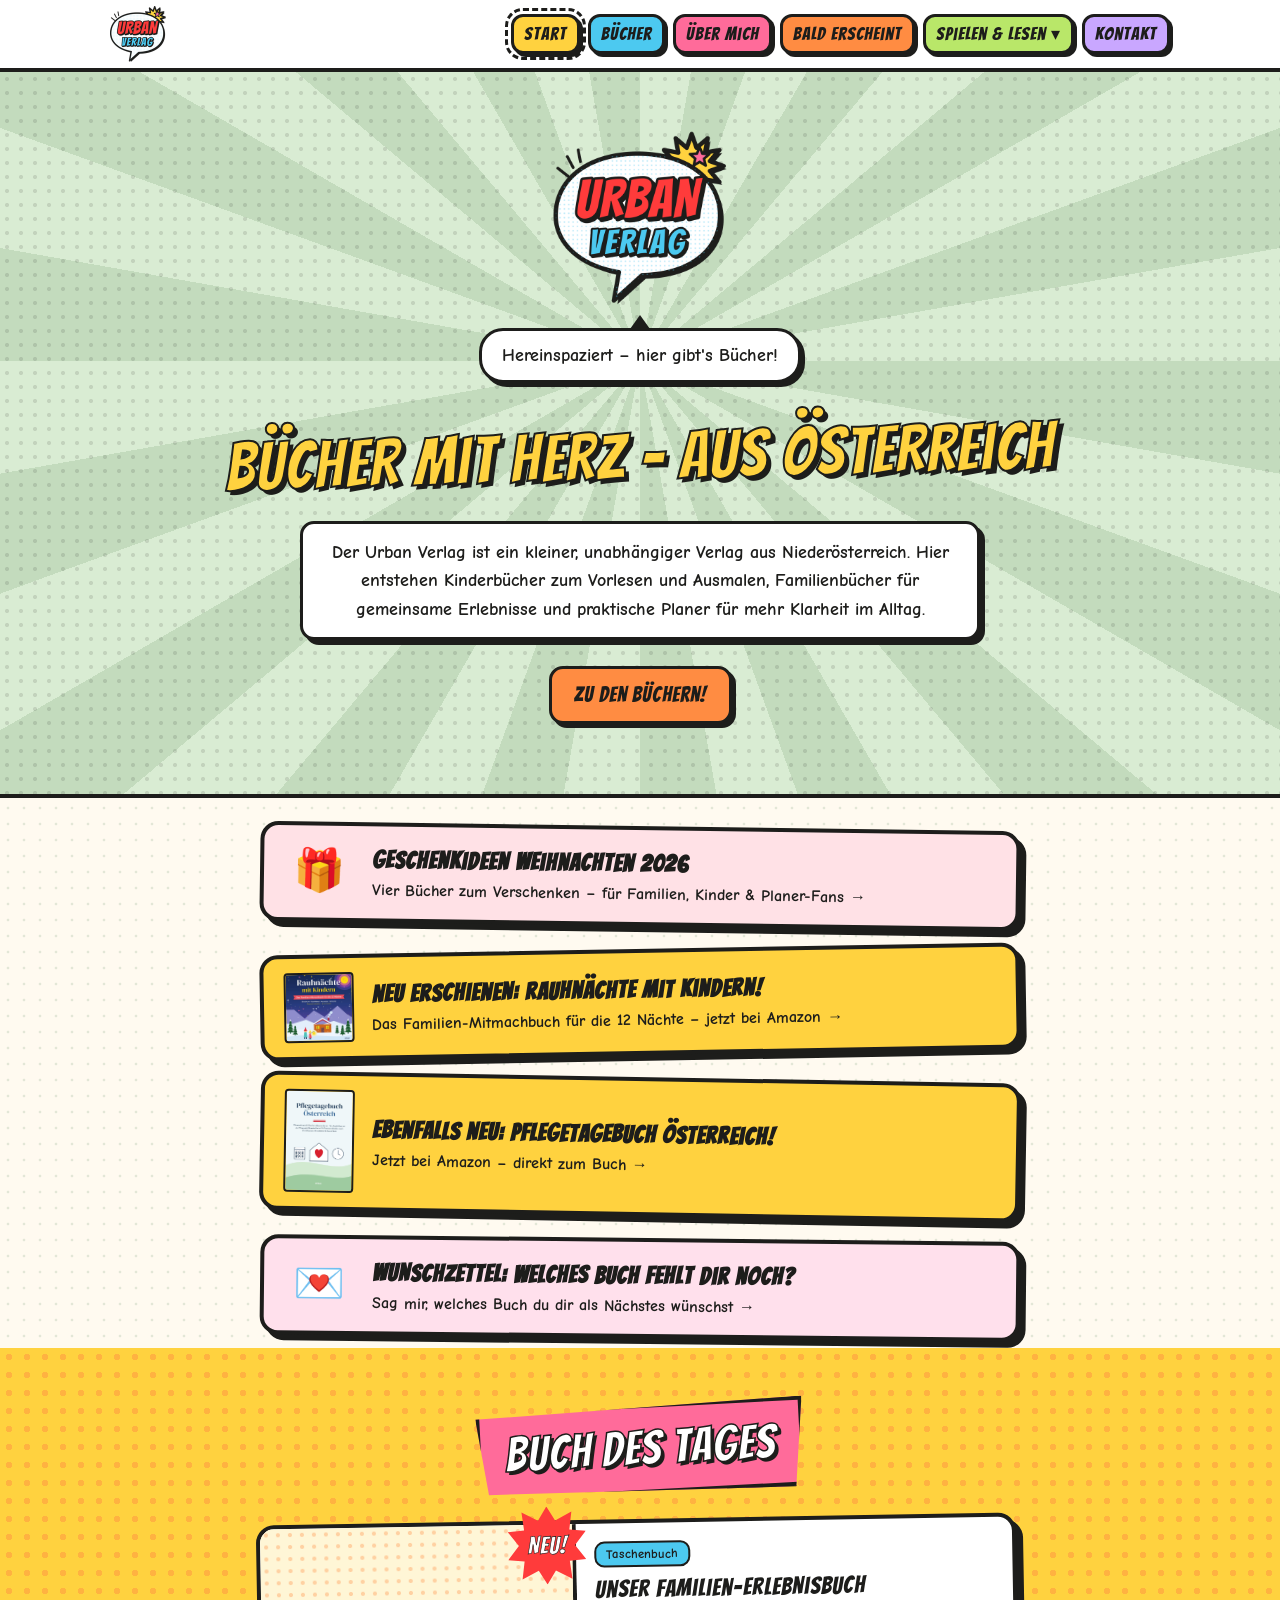
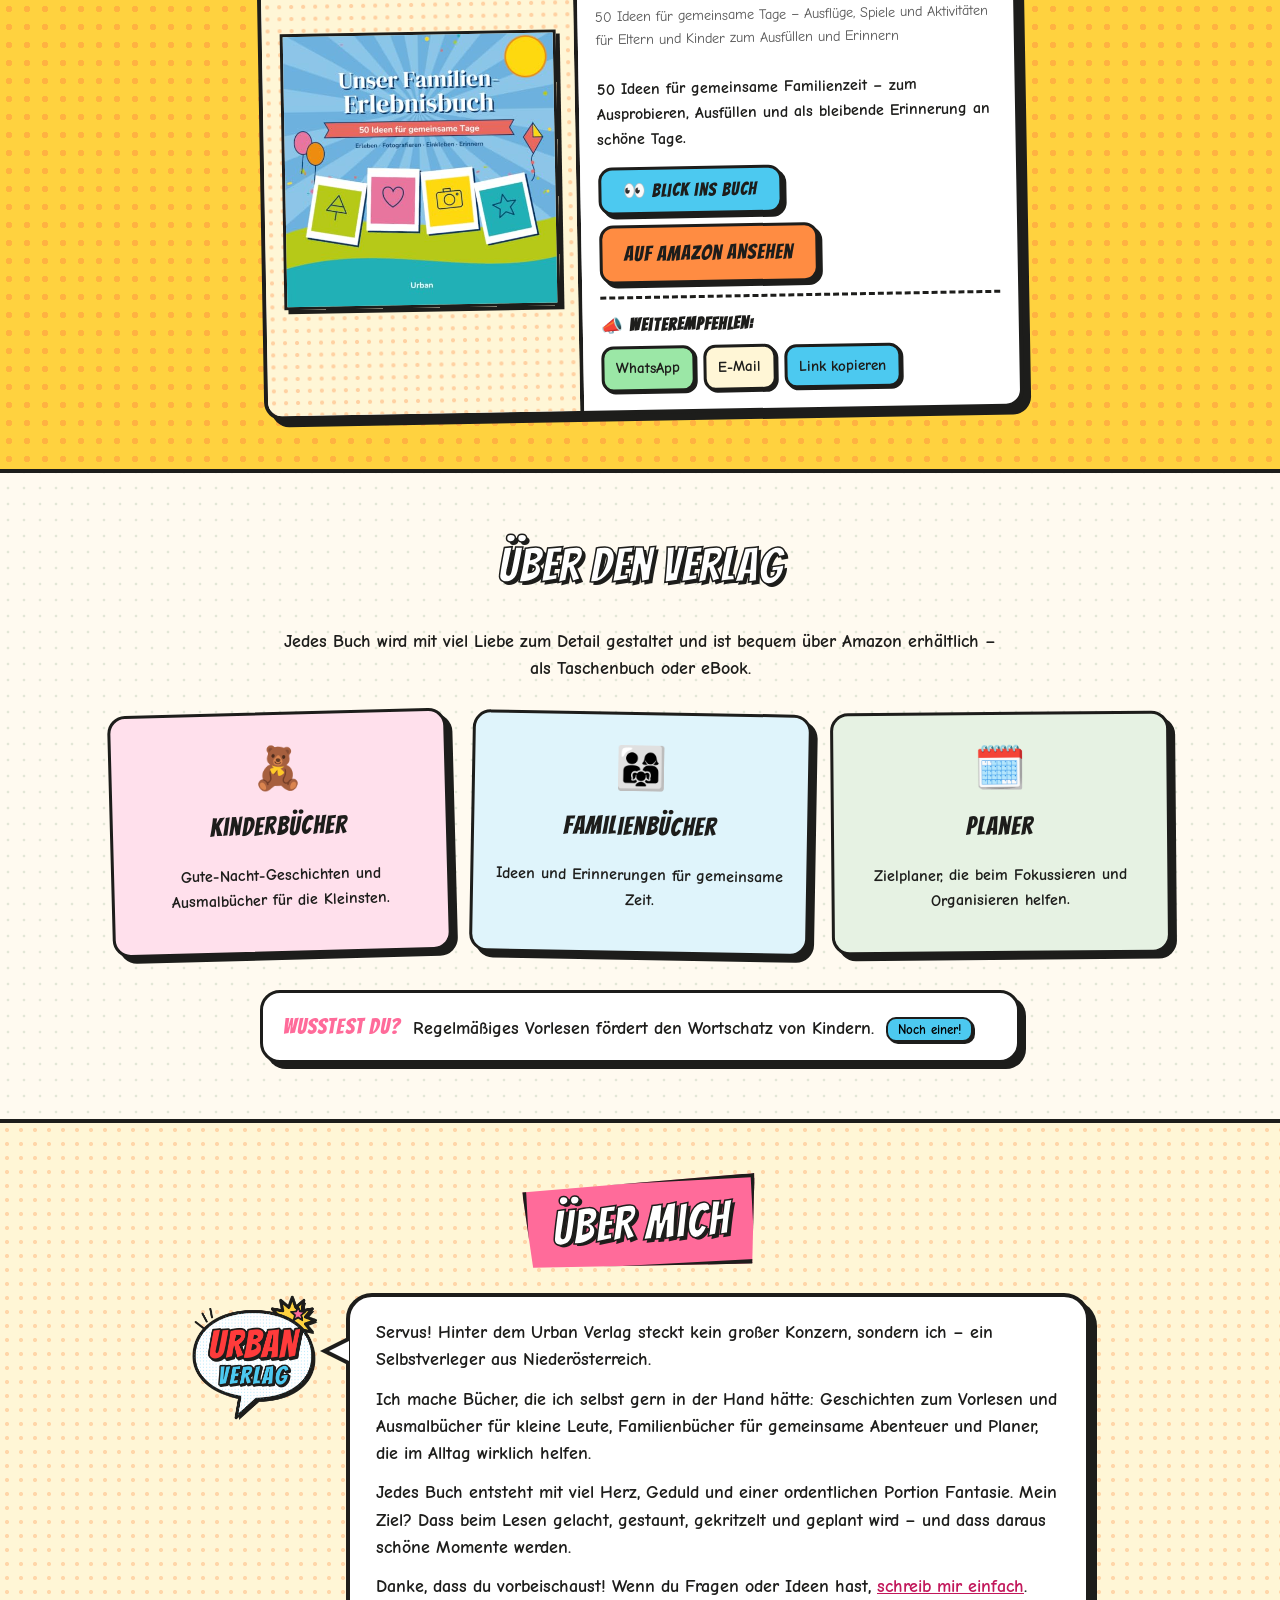
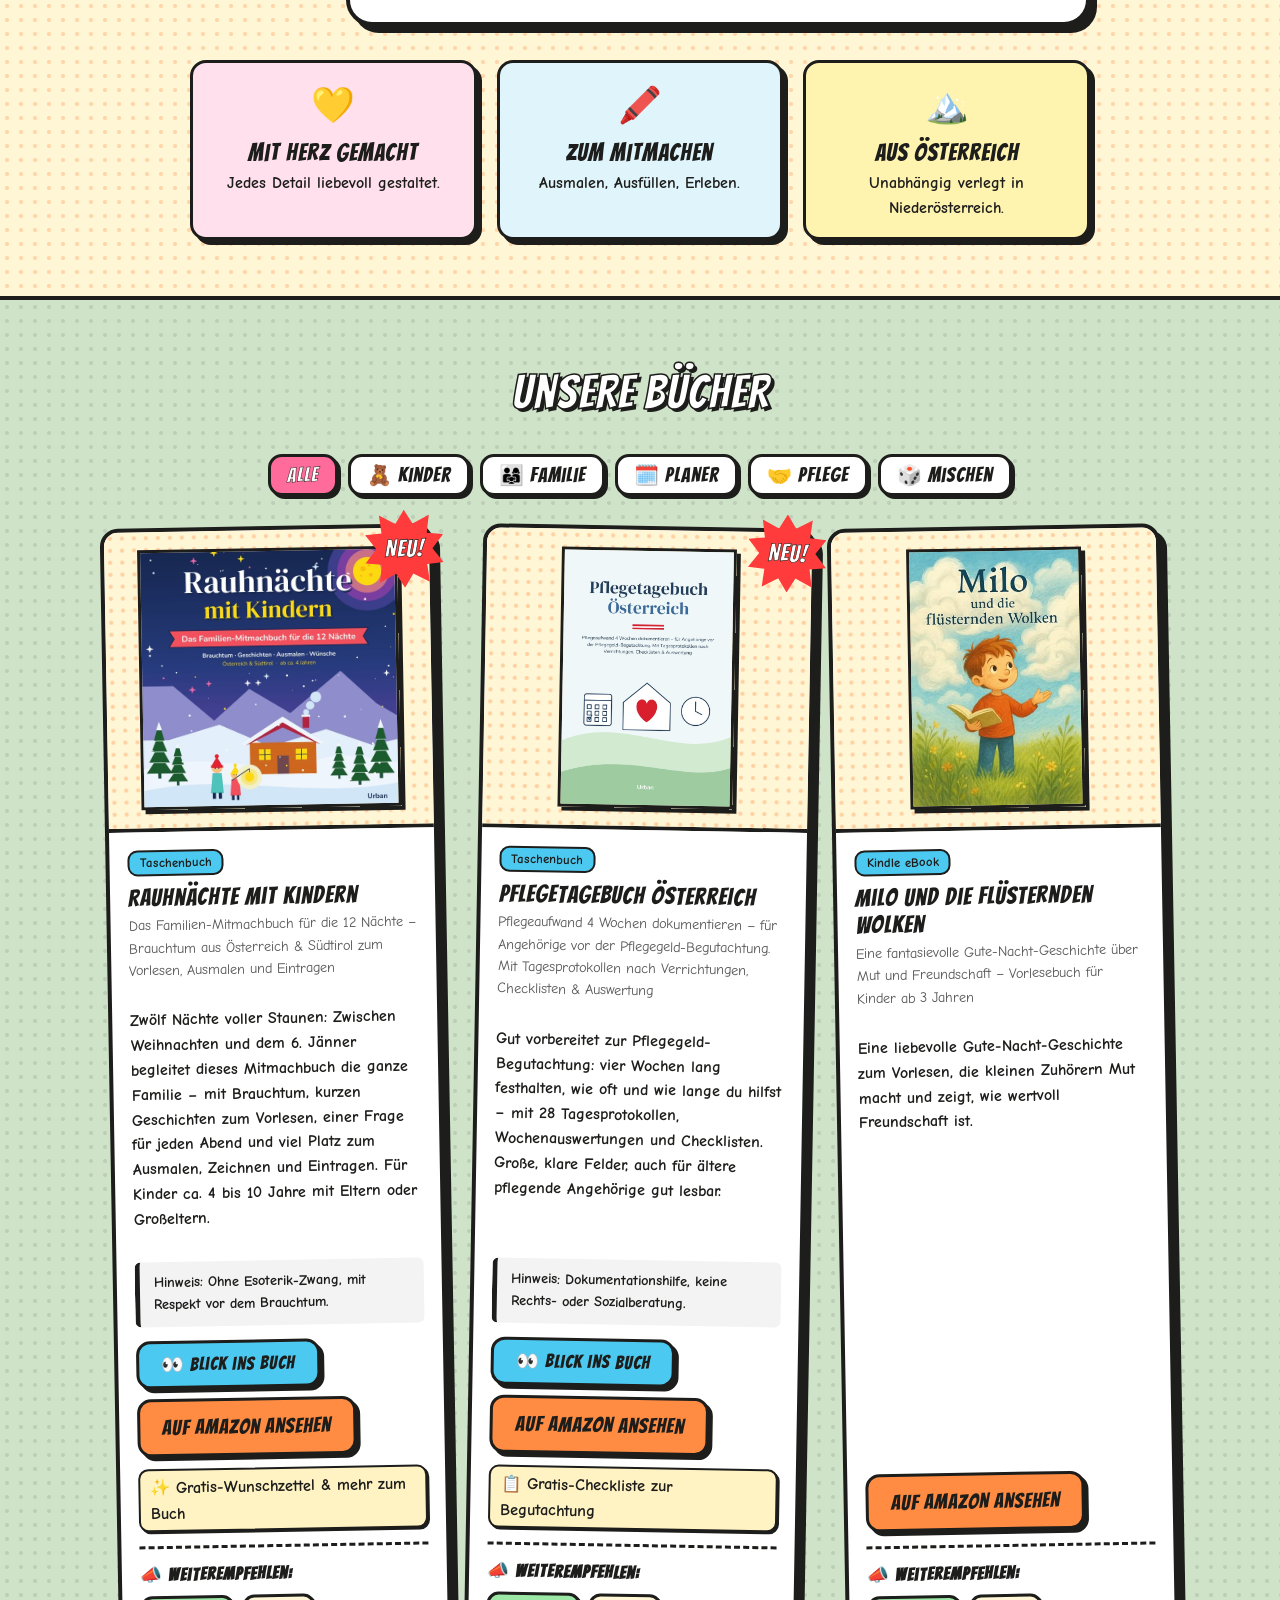
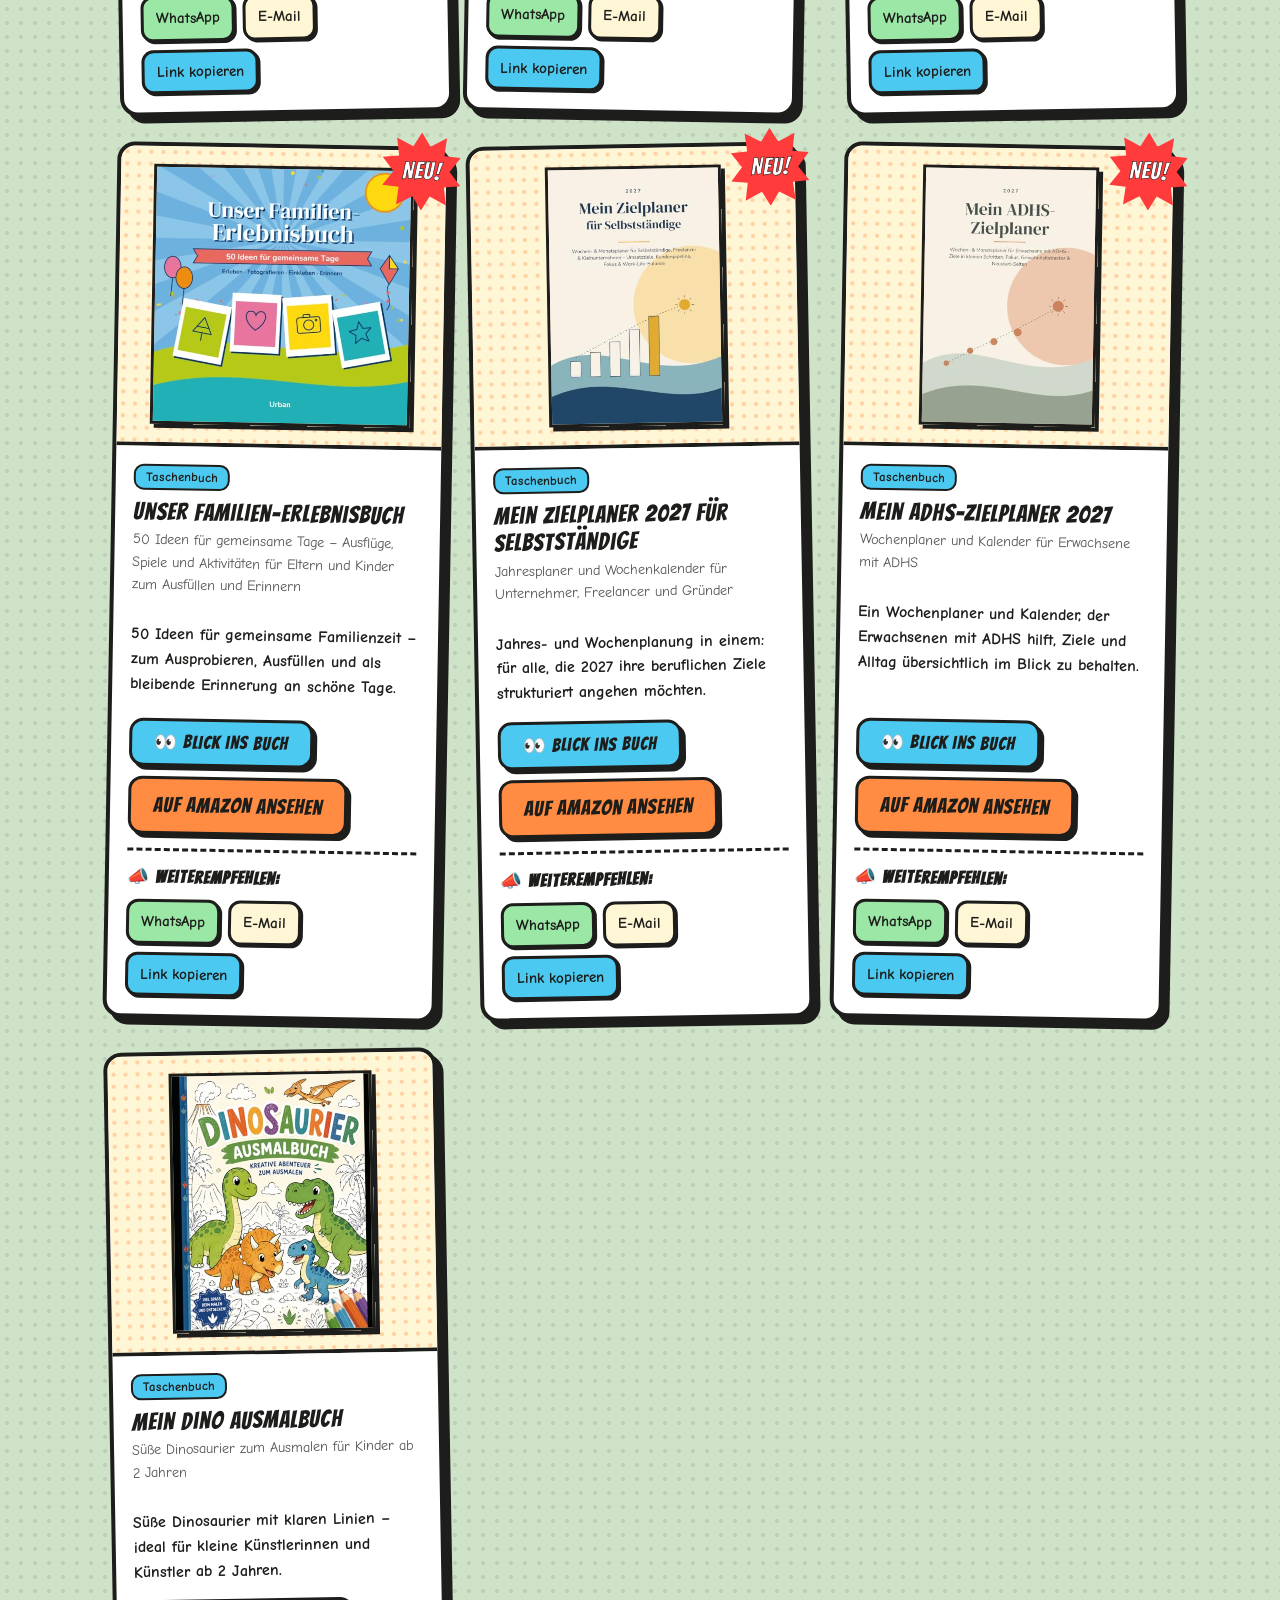
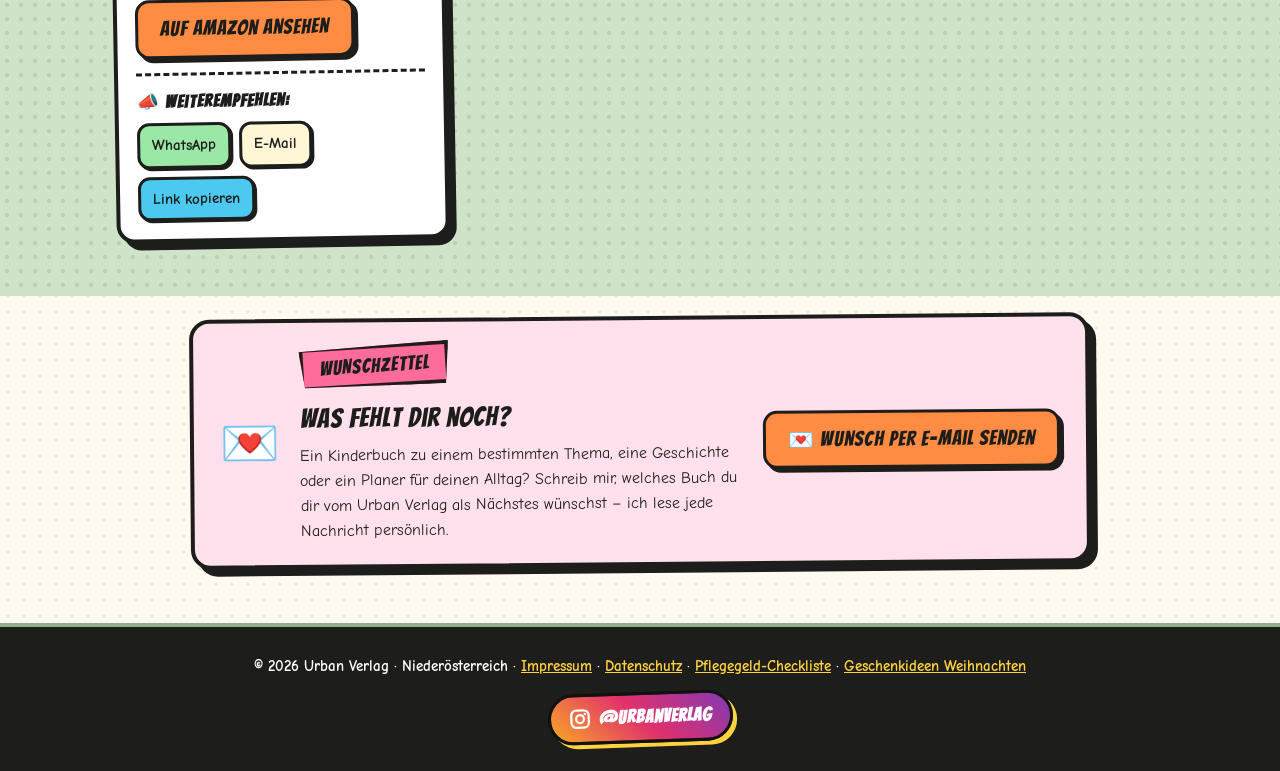
==== index.html @ ba50b29f "Name auch von Startseite und Kontakt entfernt" ====
<!DOCTYPE html><html lang="de-AT"><head><meta charset="utf-8"><meta name="viewport" content="width=device-width,initial-scale=1"><title>Urban Verlag – Kinderbücher, Familienbücher & Zielplaner aus Österreich</title><meta name="description" content="Urban Verlag aus Niederösterreich: Rauhnächte mit Kindern, Pflegetagebuch Österreich, Gute-Nacht-Geschichten, Dino-Ausmalbuch, Familien-Erlebnisbuch und Zielplaner 2027 – mit Links zu Amazon."><link rel="canonical" href="https://njrrrc6nn9-ux.github.io/urban-verlag/"><meta property="og:type" content="website"><meta property="og:site_name" content="Urban Verlag"><meta property="og:locale" content="de_AT"><meta property="og:title" content="Urban Verlag – Kinderbücher, Familienbücher & Zielplaner aus Österreich"><meta property="og:description" content="Urban Verlag aus Niederösterreich: Rauhnächte mit Kindern, Pflegetagebuch Österreich, Gute-Nacht-Geschichten, Dino-Ausmalbuch, Familien-Erlebnisbuch und Zielplaner 2027 – mit Links zu Amazon."><meta property="og:url" content="https://njrrrc6nn9-ux.github.io/urban-verlag/"><meta property="og:image" content="https://njrrrc6nn9-ux.github.io/urban-verlag/logo-uv-512.png"><meta name="twitter:card" content="summary"><meta name="twitter:title" content="Urban Verlag – Kinderbücher, Familienbücher & Zielplaner aus Österreich"><meta name="twitter:description" content="Urban Verlag aus Niederösterreich: Rauhnächte mit Kindern, Pflegetagebuch Österreich, Gute-Nacht-Geschichten, Dino-Ausmalbuch, Familien-Erlebnisbuch und Zielplaner 2027 – mit Links zu Amazon."><meta name="twitter:image" content="https://njrrrc6nn9-ux.github.io/urban-verlag/logo-uv-512.png"><script type="application/ld+json">{"@context": "https://schema.org", "@graph": [{"@type": "Organization", "@id": "https://njrrrc6nn9-ux.github.io/urban-verlag/#org", "name": "Urban Verlag", "url": "https://njrrrc6nn9-ux.github.io/urban-verlag/", "logo": "https://njrrrc6nn9-ux.github.io/urban-verlag/logo-uv-512.png", "sameAs": ["https://www.instagram.com/urbanverlag/"], "address": {"@type": "PostalAddress", "addressRegion": "Niederösterreich", "addressCountry": "AT"}}, {"@type": "Book", "name": "Rauhnächte mit Kindern – Das Familien-Mitmachbuch für die 12 Nächte", "url": "https://www.amazon.de/dp/B0HNS5Y8FM", "image": "https://njrrrc6nn9-ux.github.io/urban-verlag/cover-rauhnaechte.jpg", "author": {"@type": "Person", "name": "Urban"}, "publisher": {"@id": "https://njrrrc6nn9-ux.github.io/urban-verlag/#org"}, "inLanguage": "de", "isbn": "9798163365364", "numberOfPages": 110, "bookFormat": "https://schema.org/Paperback", "sameAs": "https://www.amazon.de/dp/B0HNS5Y8FM"}, {"@type": "Book", "name": "Pflegetagebuch Österreich", "url": "https://www.amazon.de/dp/B0HNFZFKXL", "image": "https://njrrrc6nn9-ux.github.io/urban-verlag/cover-pflegetagebuch.jpg", "author": {"@type": "Person", "name": "Urban"}, "publisher": {"@id": "https://njrrrc6nn9-ux.github.io/urban-verlag/#org"}, "inLanguage": "de", "isbn": "9798163273829", "numberOfPages": 120, "bookFormat": "https://schema.org/Paperback", "sameAs": "https://www.amazon.de/dp/B0HNFZFKXL"}, {"@type": "Book", "name": "Milo und die flüsternden Wolken", "url": "https://www.amazon.de/dp/B0FQ48QYNH", "image": "https://njrrrc6nn9-ux.github.io/urban-verlag/B0FQ48QYNH.jpg", "author": {"@type": "Organization", "name": "Urban Verlag"}, "publisher": {"@id": "https://njrrrc6nn9-ux.github.io/urban-verlag/#org"}, "inLanguage": "de", "bookFormat": "https://schema.org/EBook", "sameAs": "https://www.amazon.de/dp/B0FQ48QYNH"}, {"@type": "Book", "name": "Unser Familien-Erlebnisbuch", "url": "https://www.amazon.de/dp/B0HMNW57FQ", "image": "https://njrrrc6nn9-ux.github.io/urban-verlag/B0HMNW57FQ.jpg", "author": {"@type": "Organization", "name": "Urban Verlag"}, "publisher": {"@id": "https://njrrrc6nn9-ux.github.io/urban-verlag/#org"}, "inLanguage": "de", "bookFormat": "https://schema.org/Paperback", "sameAs": "https://www.amazon.de/dp/B0HMNW57FQ"}, {"@type": "Book", "name": "Mein Zielplaner 2027 für Selbstständige", "url": "https://www.amazon.de/dp/B0HMNTGHZL", "image": "https://njrrrc6nn9-ux.github.io/urban-verlag/B0HMNTGHZL.jpg", "author": {"@type": "Organization", "name": "Urban Verlag"}, "publisher": {"@id": "https://njrrrc6nn9-ux.github.io/urban-verlag/#org"}, "inLanguage": "de", "bookFormat": "https://schema.org/Paperback", "sameAs": "https://www.amazon.de/dp/B0HMNTGHZL"}, {"@type": "Book", "name": "Mein ADHS-Zielplaner 2027", "url": "https://www.amazon.de/dp/B0HMM38P48", "image": "https://njrrrc6nn9-ux.github.io/urban-verlag/B0HMM38P48.jpg", "author": {"@type": "Organization", "name": "Urban Verlag"}, "publisher": {"@id": "https://njrrrc6nn9-ux.github.io/urban-verlag/#org"}, "inLanguage": "de", "bookFormat": "https://schema.org/Paperback", "sameAs": "https://www.amazon.de/dp/B0HMM38P48"}, {"@type": "Book", "name": "Mein Dino Ausmalbuch", "url": "https://www.amazon.de/dp/B0H2GQJDFB", "image": "https://njrrrc6nn9-ux.github.io/urban-verlag/B0H2GQJDFB.jpg", "author": {"@type": "Organization", "name": "Urban Verlag"}, "publisher": {"@id": "https://njrrrc6nn9-ux.github.io/urban-verlag/#org"}, "inLanguage": "de", "bookFormat": "https://schema.org/Paperback", "sameAs": "https://www.amazon.de/dp/B0H2GQJDFB"}]}</script><link rel="icon" type="image/png" sizes="64x64" href="favicon-uv.png"><link rel="icon" type="image/png" sizes="32x32" href="favicon-uv-32.png"><link rel="apple-touch-icon" href="logo-uv-512.png"><link rel="stylesheet" href="style.css?v=13"><style>.card-link{margin:12px 0 0;font-size:1.02rem}.card-link a{color:var(--ink);background:#fff3c4;border:2px solid var(--ink);border-radius:10px;padding:4px 10px;display:inline-block;text-decoration:none;box-shadow:2px 2px 0 var(--ink)}.card-link a:hover{background:var(--sun)}</style></head><body><header><div class="wrap"><nav><a class="logo" href="index.html"><img src="logo-uv.png" alt="Urban Verlag" width="56" height="56" style="height:56px;width:56px;display:block"></a><input type="checkbox" id="menu" class="menu-toggle" aria-label="Menü öffnen"><label for="menu" class="burger"><i></i> Menü</label><ul><li><a href="index.html" class="on" aria-current="page">Start</a></li><li><a href="index.html#buecher">Bücher</a></li><li><a href="index.html#ueber">Über mich</a></li><li><a href="bald.html">Bald erscheint</a></li><li class="dd"><details><summary>Spielen &amp; Lesen</summary><div class="dd-panel"><a href="spiele.html">🎮 Minispiele</a><a href="geschichte.html">🌙 Vorlesegeschichte</a><a href="ideen.html">💡 Ideen</a><a href="ausmalbilder.html">🖍️ Ausmalbilder</a><a href="planer-vorlage.html">🗓️ Gratis-Planerseite</a><a href="rauhnaechte.html">✨ Rauhnächte-Wunschzettel</a><a href="geschenkideen-weihnachten.html">🎁 Geschenkideen</a></div></details></li><li><a href="kontakt.html">Kontakt</a></li></ul></nav></div></header>
<section class="hero"><div class="wrap"><img class="hero-logo" src="logo-uv-512.png" alt="Urban Verlag" width="180" height="180" style="width:180px;height:180px;display:block;margin:0 auto 20px"><div class="bubble" id="greet">Servus und herzlich willkommen!</div><h1>Bücher mit Herz – aus Österreich</h1><p>Der Urban Verlag ist ein kleiner, unabhängiger Verlag aus Niederösterreich. Hier entstehen Kinderbücher zum Vorlesen und Ausmalen, Familienbücher für gemeinsame Erlebnisse und praktische Planer für mehr Klarheit im Alltag.</p><a class="btn" href="#buecher">Zu den Büchern!</a></div></section><section style="padding:28px 0 10px"><div class="wrap"><a class="soon-teaser gx-teaser" href="geschenkideen-weihnachten.html" style="margin-bottom:22px;transform:rotate(.8deg);background:#ffe1e6"><span class="tz-ico" aria-hidden="true">🎁</span><span><b>Geschenkideen Weihnachten 2026</b>Vier Bücher zum Verschenken – für Familien, Kinder &amp; Planer-Fans →</span></a><a class="soon-teaser" href="#rauhnaechte"><img src="cover-rauhnaechte.jpg" alt="" width="70" height="70"><span><b>Neu erschienen: Rauhnächte mit Kindern!</b>Das Familien-Mitmachbuch für die 12 Nächte – jetzt bei Amazon →</span></a><a class="soon-teaser" href="#buecher" style="margin-top:22px;transform:rotate(1deg)"><img src="cover-pflegetagebuch.jpg" alt="" width="70"><span><b>Ebenfalls neu: Pflegetagebuch Österreich!</b>Jetzt bei Amazon – direkt zum Buch →</span></a><a class="soon-teaser wish-teaser" href="#wunschzettel" style="margin-top:22px"><span class="tz-ico" aria-hidden="true">💌</span><span><b>Wunschzettel: Welches Buch fehlt dir noch?</b>Sag mir, welches Buch du dir als Nächstes wünschst →</span></a></div></section>
<section id="spotlight"><div class="wrap"><h2><span class="pow">Buch des Tages</span></h2><div class="spot" id="spot"></div></div></section>
<section id="verlag"><div class="wrap"><h2>Über den Verlag</h2><p class="lead">Jedes Buch wird mit viel Liebe zum Detail gestaltet und ist bequem über Amazon erhältlich – als Taschenbuch oder eBook.</p><div class="cats"><div class="cat c1"><span>🧸</span><h3>Kinderbücher</h3><p>Gute-Nacht-Geschichten und Ausmalbücher für die Kleinsten.</p></div><div class="cat c2"><span>👨‍👩‍👧</span><h3>Familienbücher</h3><p>Ideen und Erinnerungen für gemeinsame Zeit.</p></div><div class="cat c3"><span>🗓️</span><h3>Planer</h3><p>Zielplaner, die beim Fokussieren und Organisieren helfen.</p></div></div>
<div class="fact"><b>Wusstest du?</b> <span id="fact"></span> <button id="nextfact" type="button">Noch einer!</button></div></div></section>
<section id="ueber"><div class="wrap"><h2><span class="pow">Über mich</span></h2><div class="about"><img class="mu" src="logo-uv-512.png" alt="Logo Urban Verlag" width="130" height="130"><div class="say"><p><b>Servus!</b> Hinter dem Urban Verlag steckt kein großer Konzern, sondern ich – ein Selbstverleger aus Niederösterreich.</p><p>Ich mache Bücher, die ich selbst gern in der Hand hätte: Geschichten zum Vorlesen und Ausmalbücher für kleine Leute, Familienbücher für gemeinsame Abenteuer und Planer, die im Alltag wirklich helfen.</p><p>Jedes Buch entsteht mit viel Herz, Geduld und einer ordentlichen Portion Fantasie. Mein Ziel? Dass beim Lesen gelacht, gestaunt, gekritzelt und geplant wird – und dass daraus schöne Momente werden.</p><p>Danke, dass du vorbeischaust! Wenn du Fragen oder Ideen hast, <a href="kontakt.html">schreib mir einfach</a>.</p></div></div><div class="values"><div><span>💛</span><b>Mit Herz gemacht</b>Jedes Detail liebevoll gestaltet.</div><div><span>🖍️</span><b>Zum Mitmachen</b>Ausmalen, Ausfüllen, Erleben.</div><div><span>🏔️</span><b>Aus Österreich</b>Unabhängig verlegt in Niederösterreich.</div></div></div></section><section id="buecher"><div class="wrap"><h2>Unsere Bücher</h2><div class="filters"><button class="on" data-f="all">Alle</button><button data-f="kinder">🧸 Kinder</button><button data-f="familie">👨‍👩‍👧 Familie</button><button data-f="planer">🗓️ Planer</button><button data-f="pflege">🤝 Pflege</button><button data-f="shuffle">🎲 Mischen</button></div><div class="grid" id="grid"><article class="book" id="rauhnaechte" style="scroll-margin-top:90px" data-cat="familie kinder" data-asin="B0HNS5Y8FM"><div class="cover"><span class="burst">NEU!</span><img src="cover-rauhnaechte.jpg" alt="Cover: Rauhnächte mit Kindern – Das Familien-Mitmachbuch für die 12 Nächte"></div><div class="info"><span class="tag">Taschenbuch</span><h3>Rauhnächte mit Kindern</h3><p class="sub">Das Familien-Mitmachbuch für die 12 Nächte – Brauchtum aus Österreich &amp; Südtirol zum Vorlesen, Ausmalen und Eintragen</p><p class="desc">Zwölf Nächte voller Staunen: Zwischen Weihnachten und dem 6. Jänner begleitet dieses Mitmachbuch die ganze Familie – mit Brauchtum, kurzen Geschichten zum Vorlesen, einer Frage für jeden Abend und viel Platz zum Ausmalen, Zeichnen und Eintragen. Für Kinder ca. 4 bis 10 Jahre mit Eltern oder Großeltern.</p><p class="hinweis"><b>Hinweis:</b> Ohne Esoterik-Zwang, mit Respekt vor dem Brauchtum.</p><div class="btns"><button type="button" class="btn btn-blick" data-blick="B0HNS5Y8FM" data-n="3">👀 Blick ins Buch</button><a class="btn" href="https://www.amazon.de/dp/B0HNS5Y8FM" target="_blank" rel="noopener">Auf Amazon ansehen</a></div><p class="card-link"><a href="rauhnaechte.html">✨ Gratis-Wunschzettel &amp; mehr zum Buch</a></p><div class="share"><span class="share-l">📣 Weiterempfehlen:</span><a class="sh sh-wa" href="https://wa.me/?text=Schau%20mal%2C%20das%20Buch%20%E2%80%9ERauhn%C3%A4chte%20mit%20Kindern%E2%80%9C%20vom%20Urban%20Verlag%3A%20https%3A%2F%2Fwww.amazon.de%2Fdp%2FB0HNS5Y8FM" target="_blank" rel="noopener noreferrer" aria-label="„Rauhnächte mit Kindern“ per WhatsApp teilen (öffnet in neuem Tab)">WhatsApp</a><a class="sh" href="mailto:?subject=Buchtipp%3A%20Rauhn%C3%A4chte%20mit%20Kindern&amp;body=Schau%20mal%2C%20das%20Buch%20%E2%80%9ERauhn%C3%A4chte%20mit%20Kindern%E2%80%9C%20vom%20Urban%20Verlag%3A%20https%3A%2F%2Fwww.amazon.de%2Fdp%2FB0HNS5Y8FM" aria-label="„Rauhnächte mit Kindern“ per E-Mail teilen">E-Mail</a><button type="button" class="sh sh-copy" data-copy="Schau mal, das Buch „Rauhnächte mit Kindern“ vom Urban Verlag: https://www.amazon.de/dp/B0HNS5Y8FM" aria-label="Empfehlung für „Rauhnächte mit Kindern“ kopieren">Link kopieren</button></div></div></article><article class="book" data-cat="pflege" data-asin="B0HNFZFKXL"><div class="cover"><span class="burst">NEU!</span><img src="cover-pflegetagebuch.jpg" alt="Cover: Pflegetagebuch Österreich"></div><div class="info"><span class="tag">Taschenbuch</span><h3>Pflegetagebuch Österreich</h3><p class="sub">Pflegeaufwand 4 Wochen dokumentieren – für Angehörige vor der Pflegegeld-Begutachtung. Mit Tagesprotokollen nach Verrichtungen, Checklisten &amp; Auswertung</p><p class="desc">Gut vorbereitet zur Pflegegeld-Begutachtung: vier Wochen lang festhalten, wie oft und wie lange du hilfst – mit 28 Tagesprotokollen, Wochenauswertungen und Checklisten. Große, klare Felder, auch für ältere pflegende Angehörige gut lesbar.</p><p class="hinweis"><b>Hinweis:</b> Dokumentationshilfe, keine Rechts- oder Sozialberatung.</p><div class="btns"><button type="button" class="btn btn-blick" data-blick="B0HNFZFKXL" data-n="3">👀 Blick ins Buch</button><a class="btn" href="https://www.amazon.de/dp/B0HNFZFKXL" target="_blank" rel="noopener">Auf Amazon ansehen</a></div><p class="card-link"><a href="pflegegeld-checkliste.html">📋 Gratis-Checkliste zur Begutachtung</a></p><div class="share"><span class="share-l">📣 Weiterempfehlen:</span><a class="sh sh-wa" href="https://wa.me/?text=Schau%20mal%2C%20das%20Buch%20%E2%80%9EPflegetagebuch%20%C3%96sterreich%E2%80%9C%20vom%20Urban%20Verlag%3A%20https%3A%2F%2Fwww.amazon.de%2Fdp%2FB0HNFZFKXL" target="_blank" rel="noopener noreferrer" aria-label="„Pflegetagebuch Österreich“ per WhatsApp teilen (öffnet in neuem Tab)">WhatsApp</a><a class="sh" href="mailto:?subject=Buchtipp%3A%20Pflegetagebuch%20%C3%96sterreich&amp;body=Schau%20mal%2C%20das%20Buch%20%E2%80%9EPflegetagebuch%20%C3%96sterreich%E2%80%9C%20vom%20Urban%20Verlag%3A%20https%3A%2F%2Fwww.amazon.de%2Fdp%2FB0HNFZFKXL" aria-label="„Pflegetagebuch Österreich“ per E-Mail teilen">E-Mail</a><button type="button" class="sh sh-copy" data-copy="Schau mal, das Buch „Pflegetagebuch Österreich“ vom Urban Verlag: https://www.amazon.de/dp/B0HNFZFKXL" aria-label="Empfehlung für „Pflegetagebuch Österreich“ kopieren">Link kopieren</button></div></div></article><article class="book" data-cat="kinder" data-asin="B0FQ48QYNH"><div class="cover"><img src="B0FQ48QYNH.jpg" alt="Cover: Milo und die flüsternden Wolken"></div><div class="info"><span class="tag">Kindle eBook</span><h3>Milo und die flüsternden Wolken</h3><p class="sub">Eine fantasievolle Gute-Nacht-Geschichte über Mut und Freundschaft – Vorlesebuch für Kinder ab 3 Jahren</p><p class="desc">Eine liebevolle Gute-Nacht-Geschichte zum Vorlesen, die kleinen Zuhörern Mut macht und zeigt, wie wertvoll Freundschaft ist.</p><a class="btn" href="https://www.amazon.de/dp/B0FQ48QYNH" target="_blank" rel="noopener">Auf Amazon ansehen</a><div class="share"><span class="share-l">📣 Weiterempfehlen:</span><a class="sh sh-wa" href="https://wa.me/?text=Schau%20mal%2C%20das%20Buch%20%E2%80%9EMilo%20und%20die%20fl%C3%BCsternden%20Wolken%E2%80%9C%20vom%20Urban%20Verlag%3A%20https%3A%2F%2Fwww.amazon.de%2Fdp%2FB0FQ48QYNH" target="_blank" rel="noopener noreferrer" aria-label="„Milo und die flüsternden Wolken“ per WhatsApp teilen (öffnet in neuem Tab)">WhatsApp</a><a class="sh" href="mailto:?subject=Buchtipp%3A%20Milo%20und%20die%20fl%C3%BCsternden%20Wolken&amp;body=Schau%20mal%2C%20das%20Buch%20%E2%80%9EMilo%20und%20die%20fl%C3%BCsternden%20Wolken%E2%80%9C%20vom%20Urban%20Verlag%3A%20https%3A%2F%2Fwww.amazon.de%2Fdp%2FB0FQ48QYNH" aria-label="„Milo und die flüsternden Wolken“ per E-Mail teilen">E-Mail</a><button type="button" class="sh sh-copy" data-copy="Schau mal, das Buch „Milo und die flüsternden Wolken“ vom Urban Verlag: https://www.amazon.de/dp/B0FQ48QYNH" aria-label="Empfehlung für „Milo und die flüsternden Wolken“ kopieren">Link kopieren</button></div></div></article><article class="book" data-cat="familie" data-asin="B0HMNW57FQ"><div class="cover"><span class="burst">NEU!</span><img src="B0HMNW57FQ.jpg" alt="Cover: Unser Familien-Erlebnisbuch"></div><div class="info"><span class="tag">Taschenbuch</span><h3>Unser Familien-Erlebnisbuch</h3><p class="sub">50 Ideen für gemeinsame Tage – Ausflüge, Spiele und Aktivitäten für Eltern und Kinder zum Ausfüllen und Erinnern</p><p class="desc">50 Ideen für gemeinsame Familienzeit – zum Ausprobieren, Ausfüllen und als bleibende Erinnerung an schöne Tage.</p><div class="btns"><button type="button" class="btn btn-blick" data-blick="B0HMNW57FQ" data-n="3">👀 Blick ins Buch</button><a class="btn" href="https://www.amazon.de/dp/B0HMNW57FQ" target="_blank" rel="noopener">Auf Amazon ansehen</a></div><div class="share"><span class="share-l">📣 Weiterempfehlen:</span><a class="sh sh-wa" href="https://wa.me/?text=Schau%20mal%2C%20das%20Buch%20%E2%80%9EUnser%20Familien-Erlebnisbuch%E2%80%9C%20vom%20Urban%20Verlag%3A%20https%3A%2F%2Fwww.amazon.de%2Fdp%2FB0HMNW57FQ" target="_blank" rel="noopener noreferrer" aria-label="„Unser Familien-Erlebnisbuch“ per WhatsApp teilen (öffnet in neuem Tab)">WhatsApp</a><a class="sh" href="mailto:?subject=Buchtipp%3A%20Unser%20Familien-Erlebnisbuch&amp;body=Schau%20mal%2C%20das%20Buch%20%E2%80%9EUnser%20Familien-Erlebnisbuch%E2%80%9C%20vom%20Urban%20Verlag%3A%20https%3A%2F%2Fwww.amazon.de%2Fdp%2FB0HMNW57FQ" aria-label="„Unser Familien-Erlebnisbuch“ per E-Mail teilen">E-Mail</a><button type="button" class="sh sh-copy" data-copy="Schau mal, das Buch „Unser Familien-Erlebnisbuch“ vom Urban Verlag: https://www.amazon.de/dp/B0HMNW57FQ" aria-label="Empfehlung für „Unser Familien-Erlebnisbuch“ kopieren">Link kopieren</button></div></div></article><article class="book" data-cat="planer" data-asin="B0HMNTGHZL"><div class="cover"><span class="burst">NEU!</span><img src="B0HMNTGHZL.jpg" alt="Cover: Mein Zielplaner 2027 für Selbstständige"></div><div class="info"><span class="tag">Taschenbuch</span><h3>Mein Zielplaner 2027 für Selbstständige</h3><p class="sub">Jahresplaner und Wochenkalender für Unternehmer, Freelancer und Gründer</p><p class="desc">Jahres- und Wochenplanung in einem: für alle, die 2027 ihre beruflichen Ziele strukturiert angehen möchten.</p><div class="btns"><button type="button" class="btn btn-blick" data-blick="B0HMNTGHZL" data-n="3">👀 Blick ins Buch</button><a class="btn" href="https://www.amazon.de/dp/B0HMNTGHZL" target="_blank" rel="noopener">Auf Amazon ansehen</a></div><div class="share"><span class="share-l">📣 Weiterempfehlen:</span><a class="sh sh-wa" href="https://wa.me/?text=Schau%20mal%2C%20das%20Buch%20%E2%80%9EMein%20Zielplaner%202027%20f%C3%BCr%20Selbstst%C3%A4ndige%E2%80%9C%20vom%20Urban%20Verlag%3A%20https%3A%2F%2Fwww.amazon.de%2Fdp%2FB0HMNTGHZL" target="_blank" rel="noopener noreferrer" aria-label="„Mein Zielplaner 2027 für Selbstständige“ per WhatsApp teilen (öffnet in neuem Tab)">WhatsApp</a><a class="sh" href="mailto:?subject=Buchtipp%3A%20Mein%20Zielplaner%202027%20f%C3%BCr%20Selbstst%C3%A4ndige&amp;body=Schau%20mal%2C%20das%20Buch%20%E2%80%9EMein%20Zielplaner%202027%20f%C3%BCr%20Selbstst%C3%A4ndige%E2%80%9C%20vom%20Urban%20Verlag%3A%20https%3A%2F%2Fwww.amazon.de%2Fdp%2FB0HMNTGHZL" aria-label="„Mein Zielplaner 2027 für Selbstständige“ per E-Mail teilen">E-Mail</a><button type="button" class="sh sh-copy" data-copy="Schau mal, das Buch „Mein Zielplaner 2027 für Selbstständige“ vom Urban Verlag: https://www.amazon.de/dp/B0HMNTGHZL" aria-label="Empfehlung für „Mein Zielplaner 2027 für Selbstständige“ kopieren">Link kopieren</button></div></div></article><article class="book" data-cat="planer" data-asin="B0HMM38P48"><div class="cover"><span class="burst">NEU!</span><img src="B0HMM38P48.jpg" alt="Cover: Mein ADHS-Zielplaner 2027"></div><div class="info"><span class="tag">Taschenbuch</span><h3>Mein ADHS-Zielplaner 2027</h3><p class="sub">Wochenplaner und Kalender für Erwachsene mit ADHS</p><p class="desc">Ein Wochenplaner und Kalender, der Erwachsenen mit ADHS hilft, Ziele und Alltag übersichtlich im Blick zu behalten.</p><div class="btns"><button type="button" class="btn btn-blick" data-blick="B0HMM38P48" data-n="3">👀 Blick ins Buch</button><a class="btn" href="https://www.amazon.de/dp/B0HMM38P48" target="_blank" rel="noopener">Auf Amazon ansehen</a></div><div class="share"><span class="share-l">📣 Weiterempfehlen:</span><a class="sh sh-wa" href="https://wa.me/?text=Schau%20mal%2C%20das%20Buch%20%E2%80%9EMein%20ADHS-Zielplaner%202027%E2%80%9C%20vom%20Urban%20Verlag%3A%20https%3A%2F%2Fwww.amazon.de%2Fdp%2FB0HMM38P48" target="_blank" rel="noopener noreferrer" aria-label="„Mein ADHS-Zielplaner 2027“ per WhatsApp teilen (öffnet in neuem Tab)">WhatsApp</a><a class="sh" href="mailto:?subject=Buchtipp%3A%20Mein%20ADHS-Zielplaner%202027&amp;body=Schau%20mal%2C%20das%20Buch%20%E2%80%9EMein%20ADHS-Zielplaner%202027%E2%80%9C%20vom%20Urban%20Verlag%3A%20https%3A%2F%2Fwww.amazon.de%2Fdp%2FB0HMM38P48" aria-label="„Mein ADHS-Zielplaner 2027“ per E-Mail teilen">E-Mail</a><button type="button" class="sh sh-copy" data-copy="Schau mal, das Buch „Mein ADHS-Zielplaner 2027“ vom Urban Verlag: https://www.amazon.de/dp/B0HMM38P48" aria-label="Empfehlung für „Mein ADHS-Zielplaner 2027“ kopieren">Link kopieren</button></div></div></article><article class="book" data-cat="kinder" data-asin="B0H2GQJDFB"><div class="cover"><img src="B0H2GQJDFB.jpg" alt="Cover: Mein Dino Ausmalbuch"></div><div class="info"><span class="tag">Taschenbuch</span><h3>Mein Dino Ausmalbuch</h3><p class="sub">Süße Dinosaurier zum Ausmalen für Kinder ab 2 Jahren</p><p class="desc">Süße Dinosaurier mit klaren Linien – ideal für kleine Künstlerinnen und Künstler ab 2 Jahren.</p><a class="btn" href="https://www.amazon.de/dp/B0H2GQJDFB" target="_blank" rel="noopener">Auf Amazon ansehen</a><div class="share"><span class="share-l">📣 Weiterempfehlen:</span><a class="sh sh-wa" href="https://wa.me/?text=Schau%20mal%2C%20das%20Buch%20%E2%80%9EMein%20Dino%20Ausmalbuch%E2%80%9C%20vom%20Urban%20Verlag%3A%20https%3A%2F%2Fwww.amazon.de%2Fdp%2FB0H2GQJDFB" target="_blank" rel="noopener noreferrer" aria-label="„Mein Dino Ausmalbuch“ per WhatsApp teilen (öffnet in neuem Tab)">WhatsApp</a><a class="sh" href="mailto:?subject=Buchtipp%3A%20Mein%20Dino%20Ausmalbuch&amp;body=Schau%20mal%2C%20das%20Buch%20%E2%80%9EMein%20Dino%20Ausmalbuch%E2%80%9C%20vom%20Urban%20Verlag%3A%20https%3A%2F%2Fwww.amazon.de%2Fdp%2FB0H2GQJDFB" aria-label="„Mein Dino Ausmalbuch“ per E-Mail teilen">E-Mail</a><button type="button" class="sh sh-copy" data-copy="Schau mal, das Buch „Mein Dino Ausmalbuch“ vom Urban Verlag: https://www.amazon.de/dp/B0H2GQJDFB" aria-label="Empfehlung für „Mein Dino Ausmalbuch“ kopieren">Link kopieren</button></div></div></article></div></div></section><section class="wish-sec" id="wunschzettel"><div class="wrap"><div class="wish"><span class="wish-ico" aria-hidden="true">💌</span><div><span class="pow">Wunschzettel</span><h3>Was fehlt dir noch?</h3><p>Ein Kinderbuch zu einem bestimmten Thema, eine Geschichte oder ein Planer für deinen Alltag? Schreib mir, welches Buch du dir vom Urban Verlag als Nächstes wünschst – ich lese jede Nachricht persönlich.</p></div><a class="btn" href="mailto:urbanverlag@gmx.at?subject=Wunschzettel%20Urban%20Verlag&amp;body=Hallo%20Urban%20Verlag%2C%0A%0Aich%20w%C3%BCnsche%20mir%20als%20n%C3%A4chstes%20Buch%3A%0A%0AThema%20%2F%20Titel%3A%0A%0AF%C3%BCr%20wen%20%28z.%20B.%20Alter%2C%20Zielgruppe%29%3A%0A%0AWarum%20ich%20das%20gut%20f%C3%A4nde%3A%0A%0ALiebe%20Gr%C3%BC%C3%9Fe%0A">💌 Wunsch per E-Mail senden</a></div></div></section><footer><div class="wrap">© 2026 Urban Verlag · Niederösterreich · <a href="impressum.html">Impressum</a> · <a href="datenschutz.html">Datenschutz</a> · <a href="pflegegeld-checkliste.html">Pflegegeld-Checkliste</a> · <a href="geschenkideen-weihnachten.html">Geschenkideen Weihnachten</a><p class="ig-foot"><a class="btn-ig" href="https://www.instagram.com/urbanverlag/" target="_blank" rel="noopener noreferrer" aria-label="Urban Verlag auf Instagram (öffnet in neuem Tab)"><svg class="ig-ico" viewBox="0 0 24 24" width="22" height="22" aria-hidden="true" focusable="false"><rect x="2.5" y="2.5" width="19" height="19" rx="5.5" fill="none" stroke="currentColor" stroke-width="2.4"/><circle cx="12" cy="12" r="4.3" fill="none" stroke="currentColor" stroke-width="2.4"/><circle cx="17.4" cy="6.6" r="1.4" fill="currentColor"/></svg><span>@UrbanVerlag</span></a></p></div></footer>
<script>
(function(){
var g=["Servus und herzlich willkommen!","Schön, dass du da bist!","Hallo, Bücherfreund!","Grüß dich! Schau dich ruhig um.","Hereinspaziert – hier gibt's Bücher!","Na, was liest du als Nächstes?"];
var f=["Regelmäßiges Vorlesen fördert den Wortschatz von Kindern.","Ausmalen trainiert die Feinmotorik – und macht einfach Spaß.","Ziele, die man aufschreibt, behält man leichter im Blick.","Eine feste Vorlese-Routine kann Kindern beim Einschlafen helfen.","Gemeinsame Erlebnisse werden zu Familienerinnerungen – besonders, wenn man sie festhält.","Ein Wochenplan hilft, große Aufgaben in kleine Schritte zu teilen.","Dinosaurier lebten schon lange vor den Menschen auf der Erde.","Das Buch ist eines der ältesten Medien der Welt – und immer noch beliebt."];
document.getElementById('greet').textContent=g[Math.floor(Math.random()*g.length)];
var fi=Math.floor(Math.random()*f.length),fe=document.getElementById('fact');fe.textContent=f[fi];
document.getElementById('nextfact').onclick=function(){fi=(fi+1)%f.length;fe.textContent=f[fi];};
var grid=document.getElementById('grid'),books=[].slice.call(grid.children);
var d=new Date(),day=Math.floor(Date.UTC(d.getFullYear(),d.getMonth(),d.getDate())/864e5);
var b=books[day%books.length].cloneNode(true);b.className='book spotbook';document.getElementById('spot').appendChild(b);
var bs=document.querySelectorAll('.filters button');
bs.forEach(function(x){x.onclick=function(){var v=x.dataset.f;
if(v==='shuffle'){var k=[].slice.call(grid.children);for(var i=k.length-1;i>0;i--){var j=Math.floor(Math.random()*(i+1));grid.appendChild(k[j]);k.splice(j,1);}grid.classList.remove('pop');void grid.offsetWidth;grid.classList.add('pop');return;}
bs.forEach(function(y){y.classList.remove('on')});x.classList.add('on');
books.forEach(function(e){e.style.display=(v==='all'||(' '+e.dataset.cat+' ').indexOf(' '+v+' ')>-1)?'':'none'});}});
})();
</script><script>document.querySelectorAll("nav ul a").forEach(function(a){a.addEventListener("click",function(){var m=document.getElementById("menu");if(m)m.checked=false;});});document.addEventListener("click",function(e){document.querySelectorAll("nav details[open]").forEach(function(d){if(!d.contains(e.target))d.removeAttribute("open");});});document.addEventListener("keydown",function(e){if(e.key==="Escape")document.querySelectorAll("nav details[open]").forEach(function(d){d.removeAttribute("open");});});</script><div id="lb" class="lb" hidden role="dialog" aria-modal="true" aria-label="Blick ins Buch"><div class="lb-box"><button type="button" class="lb-x" aria-label="Schließen">✕</button><h3 id="lbt"></h3><div class="lb-stage"><button type="button" class="lb-nav lb-prev" aria-label="Vorherige Seite">‹</button><img id="lbi" alt=""><button type="button" class="lb-nav lb-next" aria-label="Nächste Seite">›</button></div><p class="lb-c" id="lbc"></p><p class="lb-hint">Originalseiten aus dem Buch (Innenteil, Auszug)</p></div></div>
<script>
(function(){
var lb=document.getElementById('lb'),im=document.getElementById('lbi'),t=document.getElementById('lbt'),c=document.getElementById('lbc'),a,n,i,last;
function show(){im.src='blick-'+a+'-'+(i+1)+'.jpg';im.alt=t.textContent+' – Beispielseite '+(i+1);c.textContent='Seite '+(i+1)+' von '+n;}
function go(d){i=(i+d+n)%n;show();}
function close(){lb.hidden=true;document.body.style.overflow='';if(last)last.focus();}
document.addEventListener('click',function(e){var b=e.target.closest('[data-blick]');if(!b)return;last=b;a=b.dataset.blick;n=+b.dataset.n;i=0;
t.textContent=b.closest('.book').querySelector('h3').textContent;show();lb.hidden=false;document.body.style.overflow='hidden';lb.querySelector('.lb-x').focus();});
lb.querySelector('.lb-prev').onclick=function(){go(-1)};lb.querySelector('.lb-next').onclick=function(){go(1)};lb.querySelector('.lb-x').onclick=close;
lb.addEventListener('click',function(e){if(e.target===lb)close();});
document.addEventListener('keydown',function(e){if(lb.hidden)return;if(e.key==='Escape')close();if(e.key==='ArrowLeft')go(-1);if(e.key==='ArrowRight')go(1);});
var h=location.hash.match(/^#blick-(\w+)$/);if(h){var hb=document.querySelector('#grid [data-blick="'+h[1]+'"]');if(hb)hb.click();}
var sx;im.addEventListener('touchstart',function(e){sx=e.touches[0].clientX},{passive:true});im.addEventListener('touchend',function(e){var d=e.changedTouches[0].clientX-sx;if(Math.abs(d)>40)go(d<0?1:-1);});
})();
</script><script>
(function(){function fb(t){var a=document.createElement('textarea');a.value=t;a.setAttribute('readonly','');a.style.cssText='position:fixed;top:0;left:0;opacity:0';document.body.appendChild(a);a.select();var ok=false;try{ok=document.execCommand('copy')}catch(e){}document.body.removeChild(a);if(!ok)window.prompt('Zum Kopieren markieren und kopieren:',t);return ok}
document.addEventListener('click',function(e){var b=e.target.closest('.sh-copy');if(!b)return;var t=b.dataset.copy,old=b.dataset.l||b.textContent;b.dataset.l=old;
function done(){b.textContent='Kopiert ✓';clearTimeout(b._t);b._t=setTimeout(function(){b.textContent=old},2000)}
if(navigator.clipboard&&navigator.clipboard.writeText){navigator.clipboard.writeText(t).then(done,function(){if(fb(t))done()})}else if(fb(t))done();});})();
</script></body></html>
---- style.css ----
@font-face{font-family:Bangers;font-style:normal;font-weight:400;font-display:swap;src:url(bangers.woff2) format("woff2")}
@font-face{font-family:"Comic Neue";font-style:normal;font-weight:400;font-display:swap;src:url(comicneue-400.woff2) format("woff2")}
@font-face{font-family:"Comic Neue";font-style:normal;font-weight:700;font-display:swap;src:url(comicneue-700.woff2) format("woff2")}
*{box-sizing:border-box}
:root{--ink:#1d1d1b;--sage:#8fae8b;--sage2:#cfe3c9;--sun:#ffd23f;--pink:#ff6b9a;--sky:#4cc9f0;--orange:#ff8c42;--paper:#fffaf0}
body{margin:0;font-family:"Comic Neue","Comic Sans MS",cursive,sans-serif;font-weight:700;color:var(--ink);background:var(--paper);line-height:1.55;
background-image:radial-gradient(rgba(143,174,139,.25) 1.5px,transparent 1.6px);background-size:16px 16px}
a{color:#c2185b}
h1,h2,h3,.btn,.filters button,.pow,.burst,nav ul a{font-family:Bangers,"Comic Neue",cursive;letter-spacing:1px;font-weight:400}
header{background:#fff;border-bottom:4px solid var(--ink);position:sticky;top:0;z-index:20}
.wrap{max-width:1100px;margin:0 auto;padding:0 20px}
nav{display:flex;justify-content:space-between;align-items:center;height:68px}
.logo{display:flex;align-items:center;text-decoration:none}.logo img{height:56px;width:56px;display:block;transition:transform .3s}.logo:hover img{transform:rotate(-12deg) scale(1.08)}
nav ul{list-style:none;display:flex;gap:10px;margin:0;padding:0}
nav ul a{text-decoration:none;color:var(--ink);font-size:1.25rem;padding:4px 12px;border:3px solid var(--ink);border-radius:12px;background:var(--sun);box-shadow:3px 3px 0 var(--ink);display:block;transition:transform .15s}
nav ul li:nth-child(2) a{background:var(--sky)}nav ul li:nth-child(3) a{background:var(--pink)}nav ul li:nth-child(4) a{background:var(--orange)}nav ul li:nth-child(5) a{background:#b9e769}nav ul li:nth-child(6) a{background:#c9a7ff}nav ul a.on{outline:3px dashed var(--ink);outline-offset:3px}
nav ul a:hover{transform:translate(-2px,-2px) rotate(-2deg);box-shadow:5px 5px 0 var(--ink)}
.hero{background:var(--sage2);background-image:radial-gradient(rgba(29,29,27,.12) 2px,transparent 2.2px),repeating-conic-gradient(from 0deg at 50% 40%,#d9ecd3 0 10deg,#c3dbbd 10deg 20deg);background-size:14px 14px,auto;padding:56px 0 70px;text-align:center;border-bottom:4px solid var(--ink)}
.hero-logo{width:180px;height:180px;display:block;margin:0 auto 20px;animation:bob 3s ease-in-out infinite}
@keyframes bob{50%{transform:translateY(-8px) rotate(3deg)}}
.bubble{position:relative;display:inline-block;background:#fff;border:3px solid var(--ink);border-radius:24px;padding:10px 20px;margin-bottom:22px;font-size:1.15rem;box-shadow:4px 4px 0 var(--ink);animation:pop .5s ease-out}
.bubble:after{content:"";position:absolute;left:50%;top:-16px;margin-left:-10px;border:10px solid transparent;border-bottom:14px solid var(--ink);border-top:0}
.hero h1{font-size:clamp(2.4rem,6vw,4.2rem);margin:0 0 12px;color:var(--sun);-webkit-text-stroke:2px var(--ink);text-shadow:4px 4px 0 var(--ink);transform:rotate(-1.5deg)}
.hero p{max-width:680px;margin:0 auto 26px;font-size:1.15rem;background:#fff;border:3px solid var(--ink);border-radius:14px;padding:14px 18px;box-shadow:5px 5px 0 var(--ink)}
.btn{display:inline-block;background:var(--orange);color:var(--ink);padding:10px 22px;border:3px solid var(--ink);border-radius:14px;text-decoration:none;font-size:1.3rem;box-shadow:4px 4px 0 var(--ink);transition:transform .15s,box-shadow .15s}
.btn:hover{transform:translate(-2px,-2px) scale(1.05) rotate(-2deg);box-shadow:6px 6px 0 var(--ink);background:var(--sun)}
.btn:active{transform:translate(2px,2px);box-shadow:1px 1px 0 var(--ink)}
section{padding:56px 0}
h2{text-align:center;font-size:clamp(2.2rem,5vw,3rem);margin:0 0 24px;color:#fff;-webkit-text-stroke:1.5px var(--ink);text-shadow:3px 3px 0 var(--ink)}
.pow{display:inline-block;background:var(--pink);padding:4px 24px;border:4px solid var(--ink);box-shadow:5px 5px 0 var(--ink);transform:rotate(-3deg);clip-path:polygon(0 8%,100% 0,97% 100%,3% 92%)}
#spotlight{background:var(--sun);background-image:radial-gradient(rgba(255,140,66,.45) 3px,transparent 3.2px);background-size:18px 18px;border-bottom:4px solid var(--ink)}
.spot{max-width:760px;margin:0 auto}
.lead{max-width:720px;margin:0 auto 30px;text-align:center;font-size:1.1rem}
.cats{display:grid;grid-template-columns:repeat(auto-fit,minmax(220px,1fr));gap:22px}
.cat{background:#fff;border:3px solid var(--ink);border-radius:18px;padding:22px;text-align:center;box-shadow:6px 6px 0 var(--ink);transition:transform .2s}
.cat h3{font-size:1.6rem;margin:6px 0}.cat span{font-size:2.6rem;display:inline-block}
.c1{background:#ffe0ec;transform:rotate(-1.5deg)}.c2{background:#dff4fb;transform:rotate(1deg)}.c3{background:#e6f2e3;transform:rotate(-.5deg)}
.cat:hover{transform:rotate(0) scale(1.04)}.cat:hover span{animation:wobble .6s}
.fact{margin:36px auto 0;max-width:760px;background:#fff;border:3px solid var(--ink);border-radius:20px;padding:16px 20px;box-shadow:6px 6px 0 var(--ink);position:relative;font-size:1.1rem}
.fact b{font-family:Bangers,cursive;font-weight:400;font-size:1.4rem;color:var(--pink);letter-spacing:1px;margin-right:6px}
.fact button{font-family:inherit;font-weight:700;margin-left:6px;border:2px solid var(--ink);border-radius:10px;background:var(--sky);padding:3px 10px;cursor:pointer;box-shadow:2px 2px 0 var(--ink)}
#buecher{background:var(--sage2);background-image:radial-gradient(rgba(29,29,27,.1) 2px,transparent 2.2px);background-size:14px 14px;border-top:4px solid var(--ink)}
.filters{display:flex;flex-wrap:wrap;justify-content:center;gap:10px;margin-bottom:30px}
.filters button{font-size:1.25rem;background:#fff;color:var(--ink);border:3px solid var(--ink);border-radius:14px;padding:6px 16px;cursor:pointer;box-shadow:3px 3px 0 var(--ink);transition:transform .15s}
.filters button:hover{transform:translateY(-3px) rotate(-2deg)}.filters button.on{background:var(--pink);color:#fff;-webkit-text-stroke:.5px var(--ink)}
.grid{display:grid;grid-template-columns:repeat(auto-fill,minmax(250px,1fr));gap:30px}
.grid.pop .book{animation:pop .45s ease-out}
.book{background:#fff;border:4px solid var(--ink);border-radius:18px;overflow:visible;box-shadow:7px 7px 0 var(--ink);display:flex;flex-direction:column;position:relative;transition:transform .2s,box-shadow .2s}
.book:nth-child(odd){transform:rotate(-1deg)}.book:nth-child(even){transform:rotate(1deg)}
.book:hover{transform:translate(-3px,-5px) rotate(0) scale(1.02);box-shadow:11px 11px 0 var(--ink);animation:wobble .5s}
.cover{background:#fff6d6;background-image:radial-gradient(rgba(255,140,66,.35) 2px,transparent 2.2px);background-size:12px 12px;height:300px;display:flex;align-items:center;justify-content:center;padding:18px;border-bottom:4px solid var(--ink);border-radius:14px 14px 0 0;position:relative}
.cover img{max-height:100%;max-width:100%;border:3px solid var(--ink);box-shadow:4px 4px 0 var(--ink)}
.burst{position:absolute;top:-18px;right:-14px;width:78px;height:78px;display:flex;align-items:center;justify-content:center;background:#ff3b3b;color:#fff;font-size:1.5rem;-webkit-text-stroke:.6px var(--ink);z-index:3;clip-path:polygon(50% 0,61% 18%,82% 7%,79% 30%,100% 32%,86% 50%,100% 68%,79% 70%,82% 93%,61% 82%,50% 100%,39% 82%,18% 93%,21% 70%,0 68%,14% 50%,0 32%,21% 30%,18% 7%,39% 18%);animation:spin 4s ease-in-out infinite}
@keyframes spin{0%,100%{transform:rotate(-10deg) scale(1)}50%{transform:rotate(8deg) scale(1.12)}}
.info{padding:18px;display:flex;flex-direction:column;flex:1}
.info h3{margin:0 0 4px;font-size:1.5rem;line-height:1.15}.sub{font-size:.9rem;color:#555;margin:0 0 10px;font-weight:400}
.tag{font-size:.8rem;background:var(--sky);border:2px solid var(--ink);padding:1px 10px;border-radius:10px;align-self:flex-start;margin-bottom:8px}
.info p.desc{flex:1;font-size:1rem}.info .btn{align-self:flex-start}
.spotbook{transform:rotate(-1deg)}
@media(min-width:640px){.spotbook{flex-direction:row}.spotbook .cover{width:42%;height:auto;min-height:320px;border-bottom:0;border-right:4px solid var(--ink);border-radius:14px 0 0 14px}}
@keyframes wobble{0%,100%{rotate:0deg}25%{rotate:-3deg}50%{rotate:2deg}75%{rotate:-1deg}}
@keyframes pop{0%{transform:scale(.6);opacity:0}70%{transform:scale(1.06)}100%{transform:scale(1);opacity:1}}
footer{background:var(--ink);color:#fff;padding:28px 0;text-align:center;font-size:.95rem;border-top:4px solid var(--sage)}footer a{color:var(--sun)}
.legal{max-width:820px;margin:0 auto;padding:50px 20px}
.legal-card{background:#fff;border:4px solid var(--ink);border-radius:18px;box-shadow:8px 8px 0 var(--ink);padding:28px 30px}
.legal h1{margin-top:0;font-size:2.8rem;color:var(--sun);-webkit-text-stroke:1.5px var(--ink);text-shadow:3px 3px 0 var(--ink)}
.legal h3{font-size:1.5rem;margin:22px 0 4px;color:#2f6b3a}.legal p{font-weight:400}
.fill{background:#fff3b0;padding:0 4px}
@media(max-width:600px){nav ul{gap:6px}nav ul a{font-size:1rem;padding:3px 8px}.hero{padding:36px 0 50px}.hero-logo{width:130px!important;height:130px!important}.book,.book:nth-child(n),.cat{transform:none}.burst{right:-6px}.legal-card{padding:20px}}
@media(prefers-reduced-motion:reduce){*{animation:none!important;transition:none!important}}

nav ul{flex-wrap:wrap;justify-content:flex-end;gap:8px}nav ul a{font-size:1.1rem;padding:3px 10px}
.menu-toggle{display:none}.burger{display:none}
@media(max-width:900px){nav{height:auto;min-height:68px;flex-wrap:wrap;padding:6px 0}
.burger{display:flex;align-items:center;gap:8px;font-family:Bangers,cursive;font-size:1.3rem;letter-spacing:1px;cursor:pointer;background:var(--sun);border:3px solid var(--ink);border-radius:12px;padding:4px 12px;box-shadow:3px 3px 0 var(--ink);user-select:none}
.burger i{display:block;width:22px;height:3px;background:var(--ink);box-shadow:0 7px 0 var(--ink),0 -7px 0 var(--ink)}
nav ul{display:none;width:100%;flex-direction:column;gap:10px;padding:12px 0 6px}
.menu-toggle:checked~ul{display:flex}nav ul a{font-size:1.3rem;text-align:center;padding:6px 10px}}
.page-hero{padding:46px 0 40px;text-align:center;border-bottom:4px solid var(--ink);background:var(--sage2);background-image:radial-gradient(rgba(29,29,27,.12) 2px,transparent 2.2px);background-size:14px 14px}
.page-hero h1{font-size:clamp(2.4rem,6vw,4rem);margin:0 0 10px;color:var(--sun);-webkit-text-stroke:2px var(--ink);text-shadow:4px 4px 0 var(--ink);transform:rotate(-1.5deg)}
.page-hero p{max-width:680px;margin:0 auto;font-size:1.15rem}
.panel{max-width:820px;margin:0 auto;background:#fff;border:4px solid var(--ink);border-radius:20px;box-shadow:8px 8px 0 var(--ink);padding:28px 30px;font-size:1.1rem}
.panel p{margin:0 0 14px}
.about{display:flex;gap:26px;align-items:flex-start;max-width:900px;margin:0 auto}
.about .mu{flex:0 0 130px;width:130px;height:130px;animation:bob 3s ease-in-out infinite}
.about .say{position:relative;flex:1;background:#fff;border:4px solid var(--ink);border-radius:26px;padding:22px 26px;box-shadow:7px 7px 0 var(--ink);font-size:1.1rem}
.about .say:before{content:"";position:absolute;left:-30px;top:40px;border:14px solid transparent;border-right:28px solid var(--ink);border-left:0}
.about .say:after{content:"";position:absolute;left:-21px;top:44px;border:10px solid transparent;border-right:20px solid #fff;border-left:0}
.about .say p{margin:0 0 12px}.about .say p:last-child{margin:0}
.values{display:grid;grid-template-columns:repeat(auto-fit,minmax(200px,1fr));gap:20px;max-width:900px;margin:34px auto 0}
.values div{background:#fff;border:3px solid var(--ink);border-radius:16px;padding:16px;box-shadow:5px 5px 0 var(--ink);text-align:center}
.values div:nth-child(1){background:#ffe0ec}.values div:nth-child(2){background:#dff4fb}.values div:nth-child(3){background:#fff3b0}
.values b{display:block;font-family:Bangers,cursive;font-weight:400;font-size:1.5rem;letter-spacing:1px}.values span{font-size:2.2rem}
#ueber{background:#fff6d6;background-image:radial-gradient(rgba(255,140,66,.3) 2px,transparent 2.2px);background-size:14px 14px;border-top:4px solid var(--ink)}
.soon{text-align:center}
.boom{position:relative;display:inline-block;font-family:Bangers,cursive;font-size:clamp(1.8rem,5.5vw,3.6rem);line-height:1.1;color:#fff;-webkit-text-stroke:1.5px var(--ink);text-shadow:3px 3px 0 var(--ink);padding:70px 90px;margin:0 0 20px;max-width:100%;transform:rotate(-3deg)}
.boom:before{content:"";position:absolute;inset:0;z-index:-1;background:#ff3b3b;clip-path:polygon(50% 0,58% 14%,75% 4%,74% 22%,95% 18%,84% 36%,100% 50%,84% 62%,95% 82%,74% 78%,75% 96%,58% 86%,50% 100%,42% 86%,25% 96%,26% 78%,5% 82%,16% 62%,0 50%,16% 36%,5% 18%,26% 22%,25% 4%,42% 14%);animation:spin 4s ease-in-out infinite}
.soon{position:relative;z-index:0}
.tools{font-size:3rem;letter-spacing:10px;margin:6px 0 16px}.tools span{display:inline-block;animation:wobble 1.4s infinite}.tools span:nth-child(2){animation-delay:.3s}.tools span:nth-child(3){animation-delay:.6s}
.cp-grid{display:grid;grid-template-columns:repeat(auto-fill,minmax(230px,1fr));gap:28px;max-width:1100px;margin:0 auto}
.cp{background:#fff;border:4px solid var(--ink);border-radius:18px;box-shadow:7px 7px 0 var(--ink);padding:16px;text-align:center;transition:transform .2s}
.cp:nth-child(odd){transform:rotate(-1deg)}.cp:nth-child(even){transform:rotate(1deg)}.cp:hover{transform:scale(1.03)}
.cp img{width:100%;height:auto;border:3px solid var(--ink);border-radius:8px;display:block;margin-bottom:12px;background:#fff}
.cp h3{margin:0 0 10px;font-size:1.5rem}
.note{max-width:760px;margin:34px auto 0;background:#fff3b0;border:3px solid var(--ink);border-radius:16px;padding:14px 18px;box-shadow:5px 5px 0 var(--ink);text-align:center}
.contact{text-align:center}.contact .mail{font-size:clamp(1.1rem,4vw,1.6rem);margin:8px 0 22px;word-break:break-all}
.contact .btn{font-size:1.6rem}
@media(max-width:600px){.about{flex-direction:column;align-items:center}.about .say:before,.about .say:after{display:none}.panel{padding:20px}.cp,.cp:nth-child(n){transform:none}.boom{padding:56px 44px}}
.cp .btn{font-size:1.15rem;padding:8px 14px}
/* v8 */
.btns{display:flex;flex-wrap:wrap;gap:10px;align-items:center}
.btn-blick{background:var(--sky);cursor:pointer;font-size:1.15rem}
.lb{position:fixed;inset:0;z-index:1000;background:rgba(29,29,27,.82);display:flex;align-items:center;justify-content:center;padding:16px}
.lb[hidden]{display:none}
.lb-box{position:relative;background:var(--paper);border:4px solid var(--ink);border-radius:18px;box-shadow:8px 8px 0 var(--ink);padding:16px 16px 10px;max-width:640px;width:100%;max-height:96vh;display:flex;flex-direction:column;align-items:center}
.lb-box h3{margin:0 40px 10px;font-size:1.3rem;text-align:center}
.lb-stage{position:relative;display:flex;align-items:center;justify-content:center;width:100%;min-height:0;flex:1}
.lb-stage img{max-width:100%;max-height:72vh;border:3px solid var(--ink);background:#fff;box-shadow:4px 4px 0 var(--ink)}
.lb-nav{position:absolute;top:50%;transform:translateY(-50%);width:46px;height:46px;border-radius:50%;border:3px solid var(--ink);background:var(--sun);font-size:2rem;line-height:1;cursor:pointer;box-shadow:3px 3px 0 var(--ink)}
.lb-prev{left:-8px}.lb-next{right:-8px}
.lb-x{position:absolute;top:8px;right:8px;width:38px;height:38px;border-radius:50%;border:3px solid var(--ink);background:var(--pink);font-weight:700;cursor:pointer}
.lb-c{margin:10px 0 0;font-weight:700}.lb-hint{margin:2px 0 0;font-size:.85rem;opacity:.75}
.idea-grid{display:grid;grid-template-columns:repeat(auto-fill,minmax(230px,1fr));gap:22px;margin:10px 0 40px}
.idea,.cta{background:#fff;border:4px solid var(--ink);border-radius:18px;box-shadow:6px 6px 0 var(--ink);padding:18px}
.idea:nth-child(odd){transform:rotate(-1deg)}.idea:nth-child(even){transform:rotate(1deg)}
.idea span{font-size:2.2rem;display:block}.idea h3{margin:6px 0;font-size:1.25rem}.idea p{margin:0}
.idea.c1,.cta.c1{background:#fff3c4}.idea.c2,.cta.c2{background:#ffe0ea}.idea.c3,.cta.c3{background:#d9f3fc}.idea.c4{background:var(--sage2)}
.cta-row{display:grid;grid-template-columns:repeat(auto-fit,minmax(260px,1fr));gap:22px;margin:10px 0 30px}
.cta h3{margin:0 0 6px;font-size:1.5rem}
.monat{margin:10px 0 40px}
.cp-big{position:relative;display:flex;gap:26px;align-items:center;text-align:left;background:#fff3c4;border:4px solid var(--ink);border-radius:18px;box-shadow:8px 8px 0 var(--ink);padding:22px}
.cp-big img{width:min(320px,45%);height:auto}
.cp-big .burst{position:absolute;top:-16px;left:-12px}
.cp-big h3{font-size:2rem;margin:8px 0}
@media (max-width:640px){.cp-big{flex-direction:column;text-align:center}.cp-big img{width:80%}.lb-nav{width:40px;height:40px}}

.ig-foot{margin:14px 0 0}
.btn-ig{display:inline-flex;align-items:center;gap:8px;font-family:Bangers,cursive;letter-spacing:1px;font-size:1.15rem;color:#fff!important;text-decoration:none;padding:8px 18px;border:3px solid #111;border-radius:999px;background:linear-gradient(45deg,#f9a825,#e1306c 50%,#833ab4);box-shadow:4px 4px 0 #111;transform:rotate(-2deg);transition:transform .15s,box-shadow .15s}
.btn-ig:hover,.btn-ig:focus-visible{transform:rotate(0) translate(-2px,-2px) scale(1.05);box-shadow:6px 6px 0 #111}
footer .btn-ig{box-shadow:4px 4px 0 var(--sun)}
.btn-ig.big{font-size:1.5rem;padding:12px 26px}
.btn-ig .ig-ico{flex:none}
.ig-cta{margin-top:30px;display:flex;flex-direction:column;align-items:center}.ig-cta .bubble{margin-bottom:14px}.ig-handle{font-weight:700;margin-top:10px}
.soon-book{display:grid;grid-template-columns:minmax(200px,300px) 1fr;gap:32px;align-items:start;background:#fff;border:4px solid var(--ink);border-radius:20px;box-shadow:8px 8px 0 var(--ink);padding:28px;margin:10px 0 40px}
.soon-book .cover{position:relative;height:auto;border:4px solid var(--ink);border-radius:14px}.soon-book .cover img{max-height:none}.soon-book .cover img{width:100%;height:auto;display:block;border:3px solid var(--ink);border-radius:8px;box-shadow:5px 5px 0 var(--ink)}
.soon-book .burst{width:96px;height:96px;font-size:1.35rem;text-align:center;line-height:1}
.soon-book h3{font-size:2rem;margin:6px 0}.soon-book .sub{font-weight:700}
.soon-book ul{padding-left:20px}.soon-book li{margin:4px 0}
.facts{display:flex;flex-wrap:wrap;gap:8px;margin:10px 0}.facts span{background:var(--sun);border:2px solid var(--ink);border-radius:999px;padding:3px 12px;font-weight:700;font-size:.95rem}
.hinweis{font-size:.9rem;background:#f3f3f3;border-left:5px solid var(--ink);padding:10px 14px;border-radius:6px}
.btn[disabled]{background:#ccc;cursor:not-allowed;opacity:.85}.btn[disabled]:hover{transform:none;box-shadow:4px 4px 0 var(--ink)}
.soon-teaser{display:flex;align-items:center;gap:18px;background:var(--sun);border:4px solid var(--ink);border-radius:18px;box-shadow:6px 6px 0 var(--ink);padding:14px 20px;margin:0 auto;max-width:760px;text-decoration:none;color:var(--ink);transform:rotate(-1deg)}
.soon-teaser img{width:70px;height:auto;border:2px solid var(--ink);border-radius:4px}.soon-teaser b{font-family:Bangers,cursive;font-size:1.5rem;letter-spacing:1px;display:block}
@media(max-width:700px){.soon-book{grid-template-columns:1fr;padding:18px}.soon-book .cover{max-width:260px;margin:0 auto}.soon-book .burst{right:-8px}}

/* v11 */
nav ul li.dd{position:relative}
.dd summary{list-style:none;cursor:pointer;font-family:Bangers,"Comic Neue",cursive;letter-spacing:1px;font-weight:400;color:var(--ink);font-size:1.1rem;padding:3px 10px;border:3px solid var(--ink);border-radius:12px;background:#b9e769;box-shadow:3px 3px 0 var(--ink);display:block;user-select:none}
.dd summary::-webkit-details-marker{display:none}
.dd summary:after{content:" ▾"}.dd details[open] summary:after{content:" ▴"}
.dd summary.on{outline:3px dashed var(--ink);outline-offset:3px}
.dd-panel{position:absolute;right:0;top:calc(100% + 10px);z-index:30;background:#fff;border:3px solid var(--ink);border-radius:14px;box-shadow:5px 5px 0 var(--ink);padding:10px;display:flex;flex-direction:column;gap:8px;min-width:250px}
nav ul li.dd .dd-panel a{background:#fff6d6;font-size:1.1rem;box-shadow:2px 2px 0 var(--ink);white-space:nowrap}
nav ul li.dd .dd-panel a[aria-current]{background:var(--sun);outline:3px dashed var(--ink);outline-offset:2px}
@media(max-width:900px){nav ul li.dd{width:100%}.dd summary{font-size:1.3rem;text-align:center;padding:6px 10px}.dd-panel{position:static;box-shadow:none;border-style:dashed;margin-top:10px;min-width:0}nav ul li.dd .dd-panel a{white-space:normal}}
/* share */
.share{display:flex;flex-wrap:wrap;gap:8px;align-items:center;margin-top:14px;padding-top:12px;border-top:3px dashed var(--ink)}
.share-l{font-family:Bangers,cursive;letter-spacing:1px;font-size:1.1rem;width:100%}
.sh{font-family:"Comic Neue",cursive;font-weight:700;font-size:.95rem;color:var(--ink);text-decoration:none;background:#fff6d6;border:3px solid var(--ink);border-radius:12px;padding:8px 12px;min-height:44px;display:inline-flex;align-items:center;cursor:pointer;box-shadow:2px 2px 0 var(--ink)}
.sh-wa{background:#9be7a6}.sh-copy{background:var(--sky)}
.sh:hover,.sh:focus-visible{transform:translate(-1px,-1px);box-shadow:4px 4px 0 var(--ink)}
.spotbook .share{margin-top:12px}
/* wish */
.wish-sec{padding:20px 0 56px}
.wish{display:flex;gap:20px;align-items:center;flex-wrap:wrap;justify-content:center;background:#ffe0ec;border:4px solid var(--ink);border-radius:20px;box-shadow:7px 7px 0 var(--ink);padding:22px 26px;max-width:900px;margin:0 auto;transform:rotate(-.5deg)}
.wish-ico{font-size:3rem}.wish h3{margin:0 0 4px;font-size:1.7rem}.wish p{margin:0;font-weight:400}.wish>div{flex:1;min-width:220px}
.wish-panel{margin-top:10px}.wish-h{margin-bottom:18px}.wish-panel p{font-weight:400}
/* games */
.game-sec{padding:44px 0}.game-sec.alt{background:var(--sage2);background-image:radial-gradient(rgba(29,29,27,.1) 2px,transparent 2.2px);background-size:14px 14px;border-top:4px solid var(--ink);border-bottom:4px solid var(--ink)}
.game{max-width:560px;margin:0 auto;text-align:center}
.gbar{display:flex;justify-content:space-between;align-items:center;gap:12px;flex-wrap:wrap;margin:0 0 14px;font-size:1.15rem}
.gbtn{font-family:Bangers,cursive;letter-spacing:1px;font-size:1.3rem;background:var(--sun);color:var(--ink);border:3px solid var(--ink);border-radius:14px;padding:8px 16px;min-height:52px;min-width:52px;cursor:pointer;box-shadow:3px 3px 0 var(--ink)}
.gbtn:active{transform:translate(2px,2px);box-shadow:1px 1px 0 var(--ink)}
.mem{display:grid;grid-template-columns:repeat(3,1fr);gap:12px}
@media(min-width:520px){.mem{grid-template-columns:repeat(4,1fr)}}
.mcard{aspect-ratio:1;min-height:80px;font-size:clamp(2rem,10vw,3.2rem);background:var(--sky);border:4px solid var(--ink);border-radius:16px;box-shadow:4px 4px 0 var(--ink);cursor:pointer;padding:0;display:flex;align-items:center;justify-content:center;font-family:inherit}
.mcard .mb{display:none}.mcard.open .mf,.mcard.done .mf{display:none}.mcard.open .mb,.mcard.done .mb{display:block;animation:pop .3s ease-out}
.mcard.open{background:#fff3b0}.mcard.done{background:#b9e769;cursor:default}
.cloud{display:grid;grid-template-columns:repeat(3,1fr);gap:12px}
.pile{aspect-ratio:1;min-height:80px;font-size:clamp(2.2rem,11vw,3.6rem);background:#ffd9a8;border:4px solid var(--ink);border-radius:50%;box-shadow:4px 4px 0 var(--ink);cursor:pointer;padding:0}
.pile.empty{background:#e9e4d6;box-shadow:none;opacity:.7;cursor:default}.pile.hit{background:#dff4fb;animation:pop .4s ease-out}
.maze{display:grid;grid-template-columns:repeat(7,1fr);width:min(100%,420px);aspect-ratio:1;margin:0 auto;border-right:5px solid var(--ink);border-bottom:5px solid var(--ink);background:#fff;border-radius:6px;outline-offset:4px}
.mc{display:flex;align-items:center;justify-content:center;font-size:clamp(1.2rem,6.5vw,2rem);line-height:1}
.mc.wn{border-top:5px solid var(--ink)}.mc.ww{border-left:5px solid var(--ink)}
.dpad{display:grid;grid-template-columns:repeat(4,64px);gap:10px;justify-content:center;margin:18px 0 6px}.dpad .gbtn{min-height:64px;padding:4px;font-size:1.6rem}
.win{background:#fff3b0;border:3px solid var(--ink);border-radius:16px;padding:12px 16px;box-shadow:5px 5px 0 var(--ink);font-size:1.2rem;margin:20px auto 0;animation:pop .4s ease-out}
.win[hidden]{display:none}
/* story */
.story{max-width:760px;font-size:1.25rem;line-height:1.75}.story .tag{margin-bottom:10px;display:inline-block}.story-h{color:var(--sun);-webkit-text-stroke:1.5px var(--ink);text-shadow:3px 3px 0 var(--ink);margin:10px 0 20px;font-size:clamp(2rem,6vw,3rem)}
.story p{margin:0 0 1.1em}
.archive{display:flex;flex-direction:column;gap:8px}.arc{display:block;padding:8px 12px;background:#fff;border:3px solid var(--ink);border-radius:12px;color:var(--ink);text-decoration:none}.arc.on{background:var(--sun)}
/* planer */
.plv{grid-template-columns:minmax(220px,340px) 1fr}.plv .cover{padding:0;border:0}.plv .cover img{width:100%;height:auto}
.plcard{display:flex;gap:16px;align-items:flex-start}.plcard img{border:3px solid var(--ink);box-shadow:3px 3px 0 var(--ink);height:auto;flex:none}
@media(max-width:700px){.plv{grid-template-columns:1fr}.plv .cover{max-width:300px}.dpad{grid-template-columns:repeat(4,1fr)}}

.wish-teaser{background:#ffe0ec;transform:rotate(.6deg)}
.tz-ico{font-size:2.6rem;width:70px;text-align:center;flex:none}
.wish .pow{font-size:1.25rem;padding:2px 16px;margin-bottom:10px}
.wish-sec{scroll-margin-top:90px}
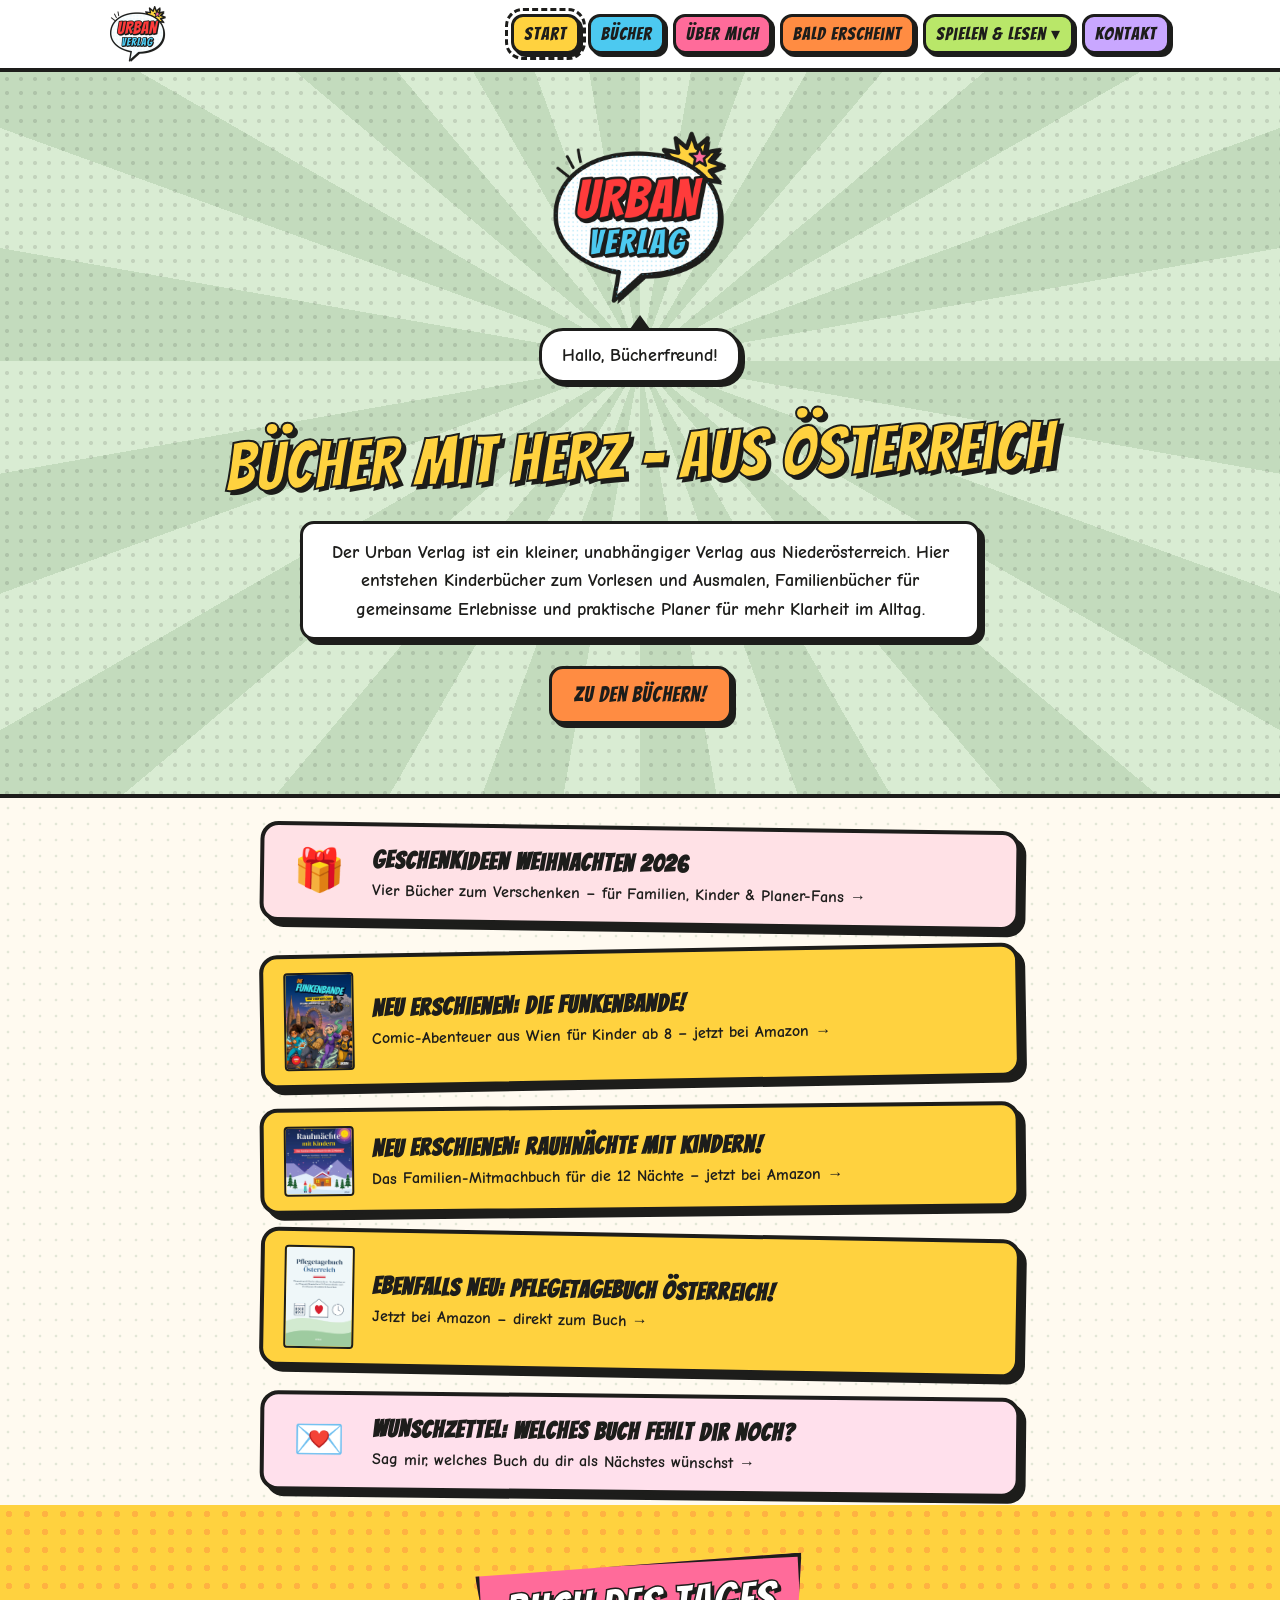
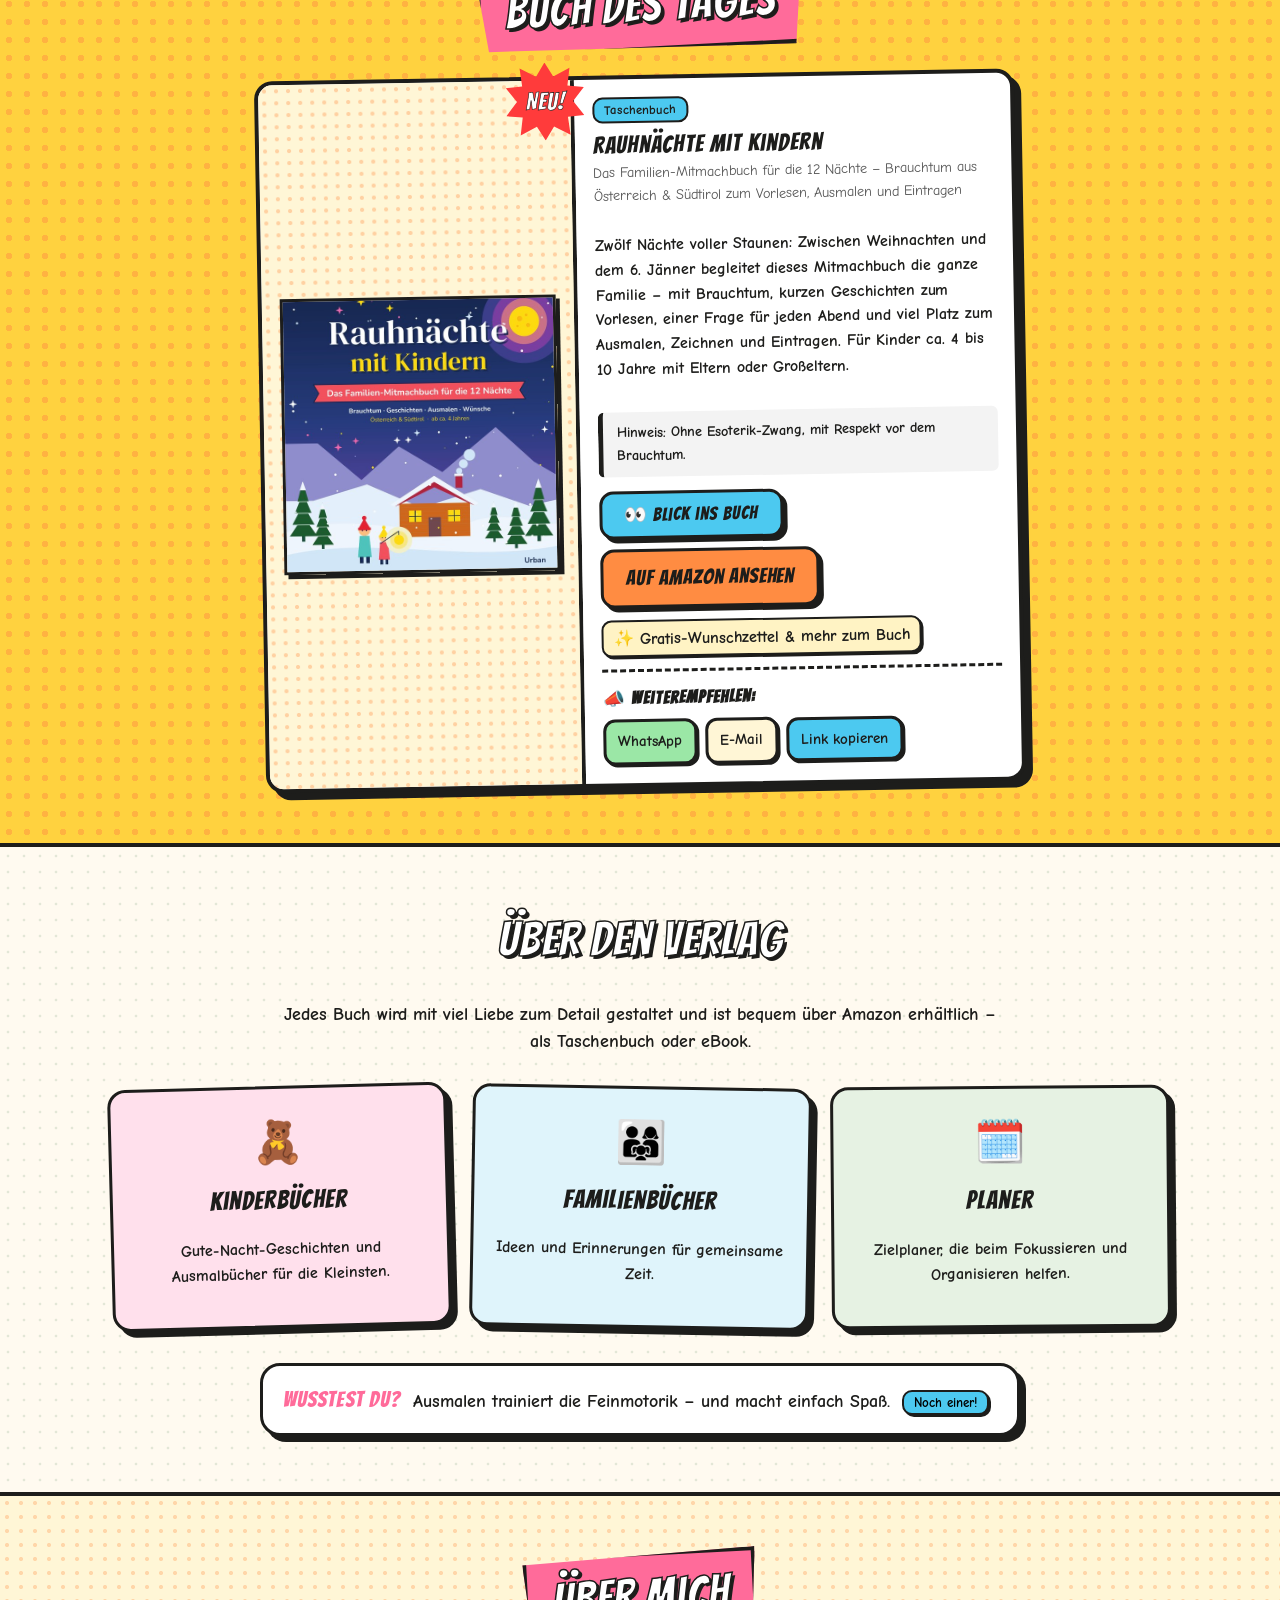
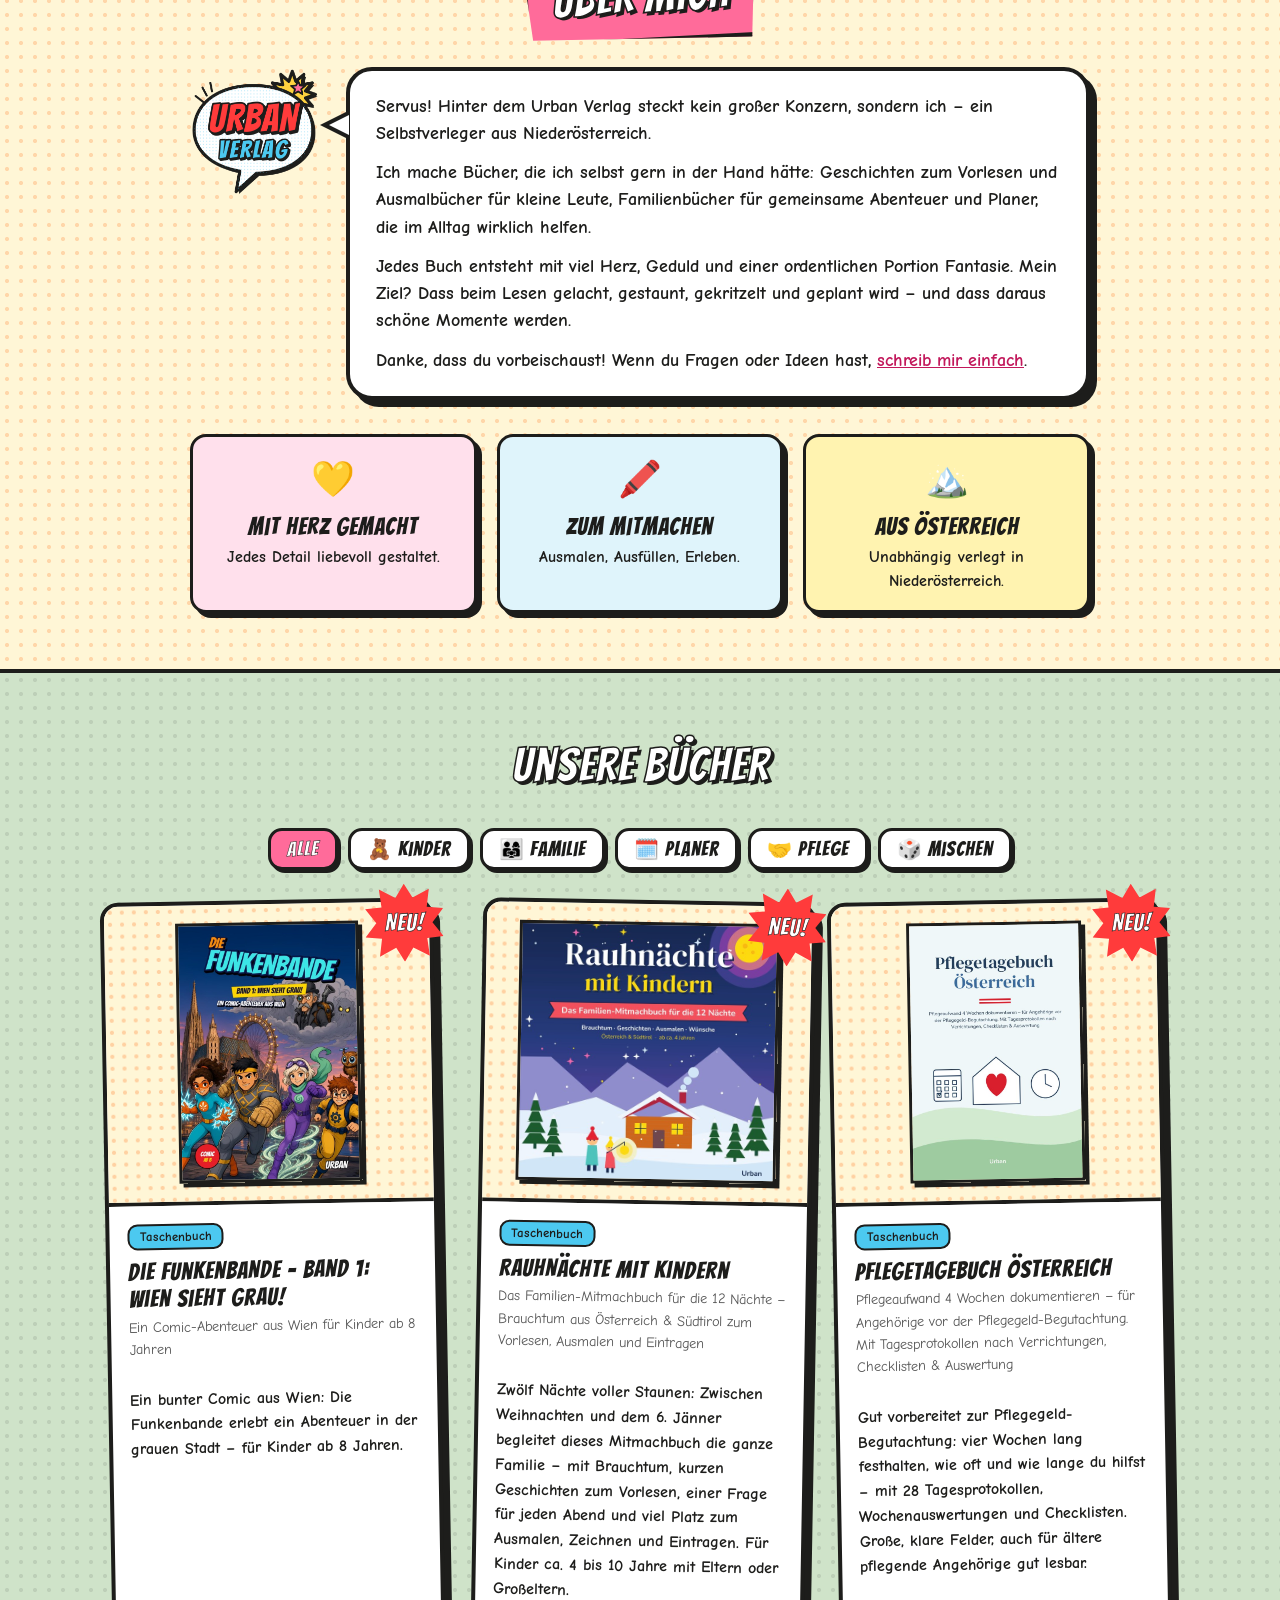
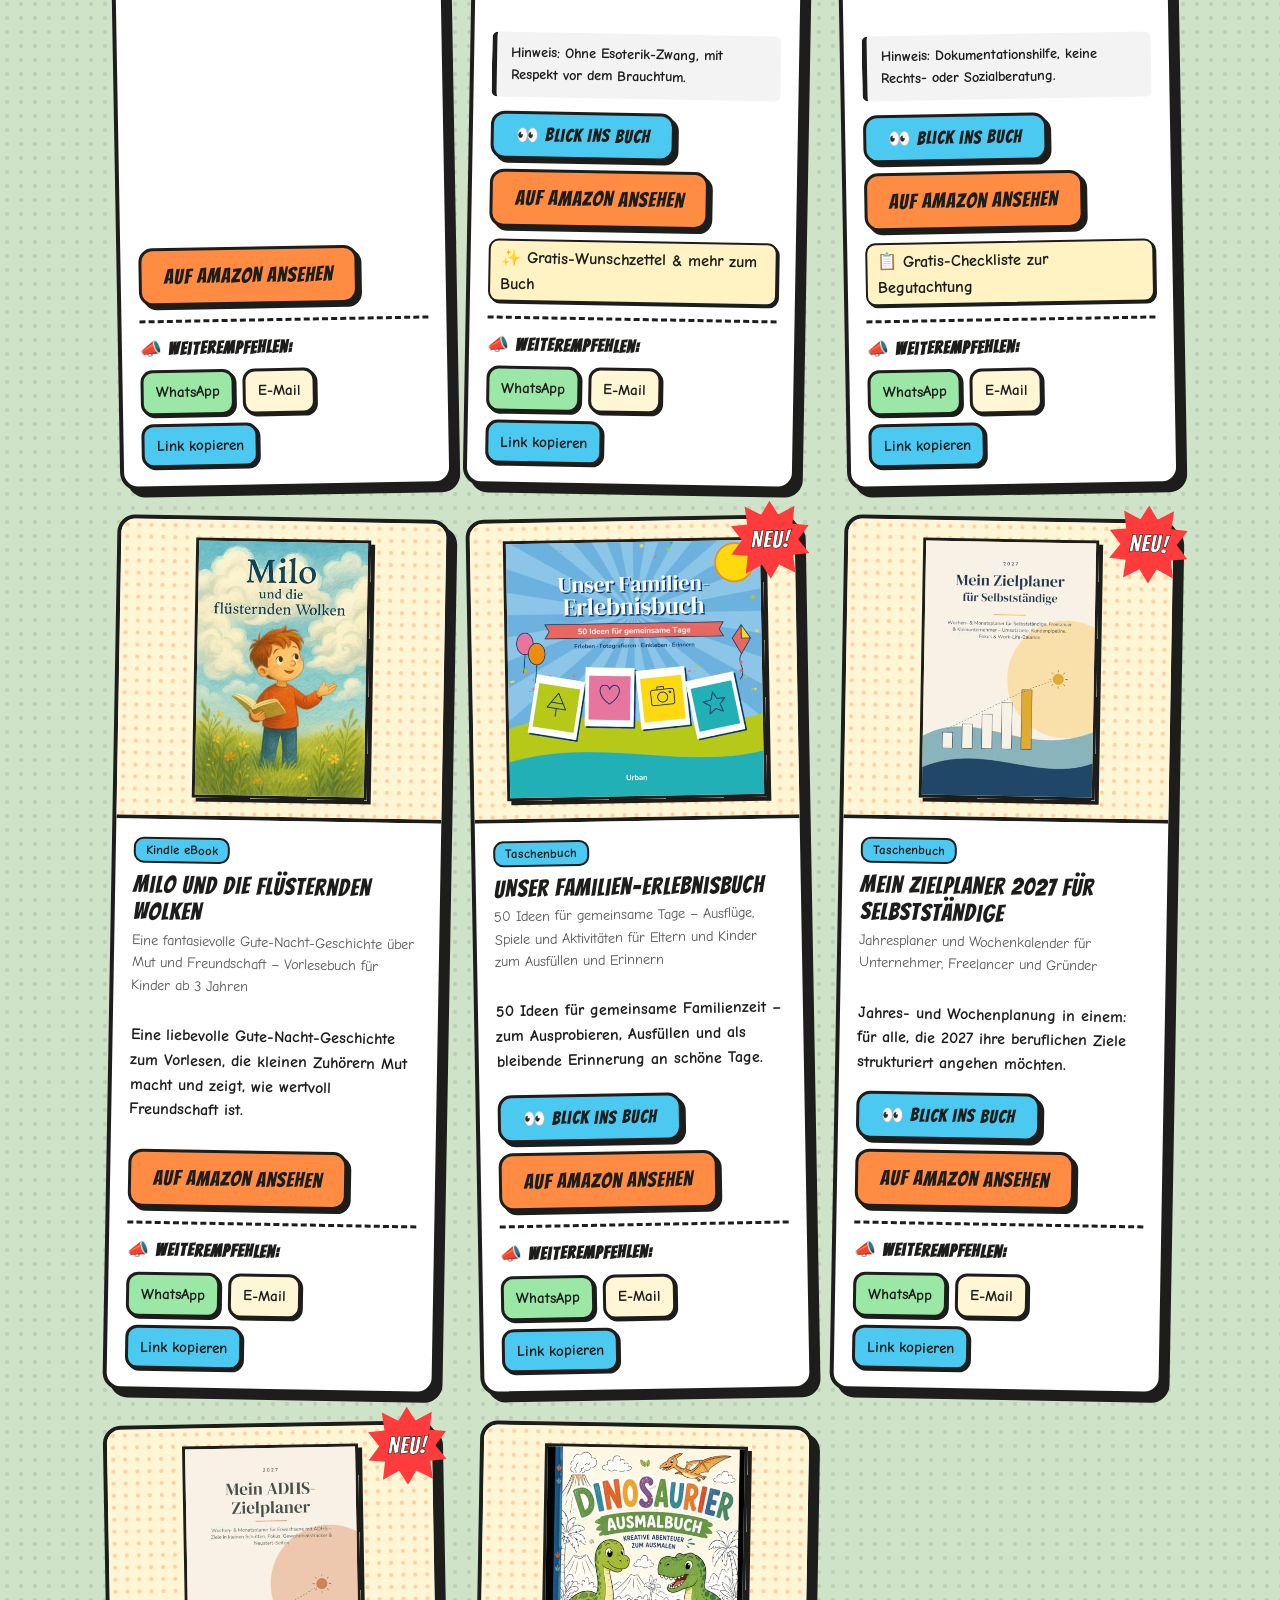
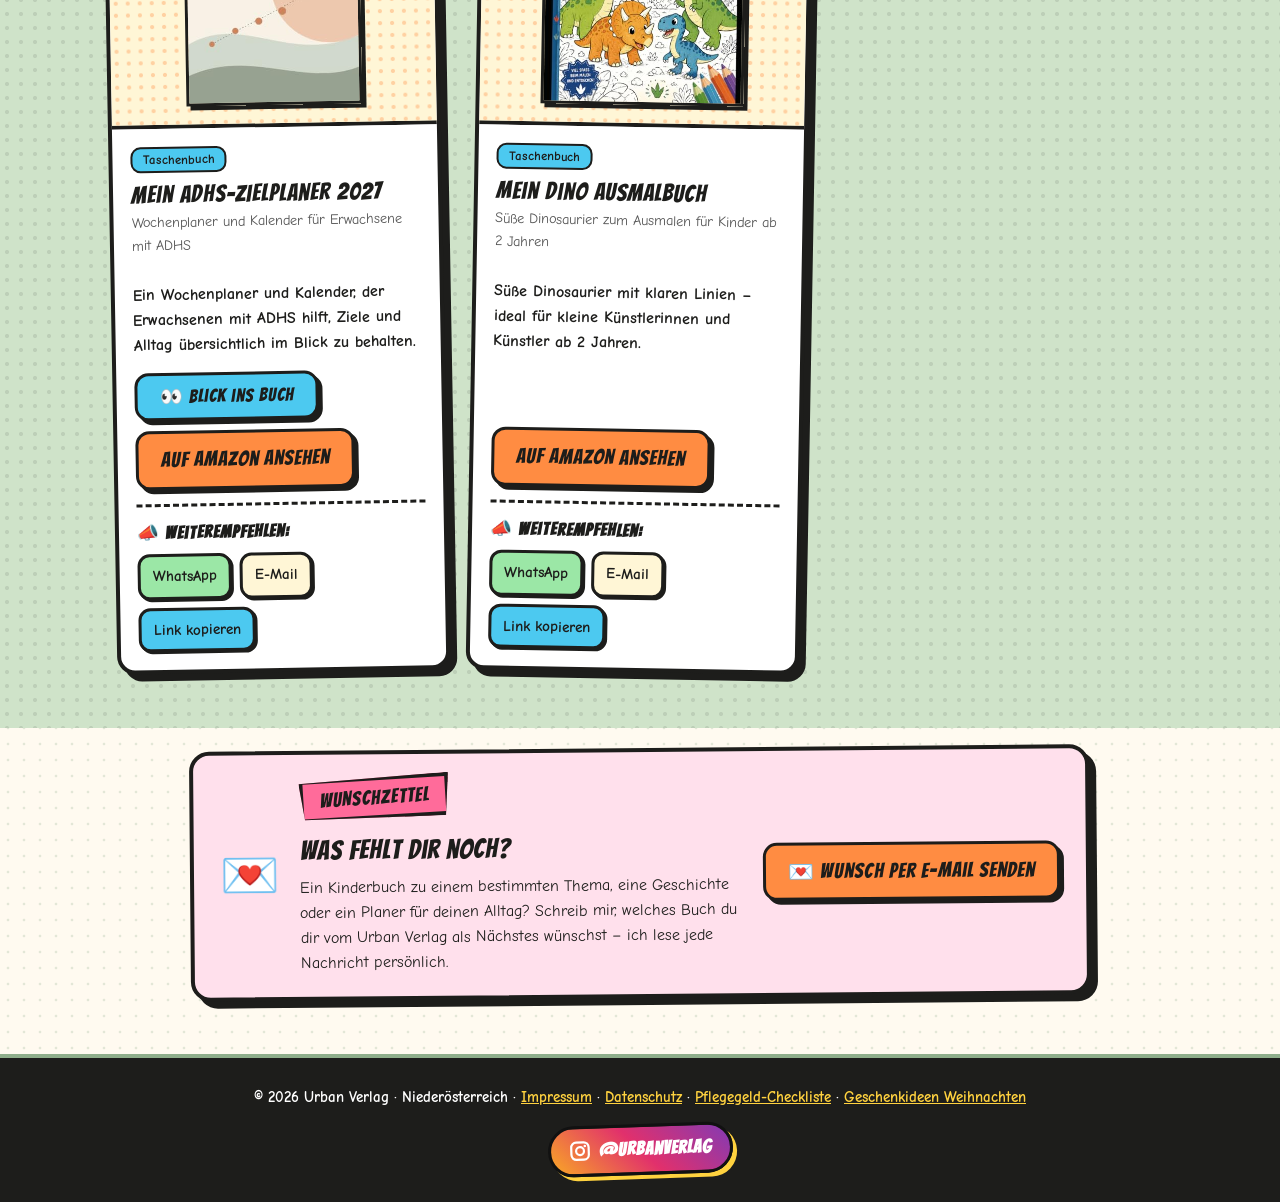
==== commit 796bf62e: "Die Funkenbande Band 1 live auf der Webseite" ====
--- a/index.html
+++ b/index.html
@@ -1,9 +1,9 @@
-<!DOCTYPE html><html lang="de-AT"><head><meta charset="utf-8"><meta name="viewport" content="width=device-width,initial-scale=1"><title>Urban Verlag – Kinderbücher, Familienbücher & Zielplaner aus Österreich</title><meta name="description" content="Urban Verlag aus Niederösterreich: Rauhnächte mit Kindern, Pflegetagebuch Österreich, Gute-Nacht-Geschichten, Dino-Ausmalbuch, Familien-Erlebnisbuch und Zielplaner 2027 – mit Links zu Amazon."><link rel="canonical" href="https://njrrrc6nn9-ux.github.io/urban-verlag/"><meta property="og:type" content="website"><meta property="og:site_name" content="Urban Verlag"><meta property="og:locale" content="de_AT"><meta property="og:title" content="Urban Verlag – Kinderbücher, Familienbücher & Zielplaner aus Österreich"><meta property="og:description" content="Urban Verlag aus Niederösterreich: Rauhnächte mit Kindern, Pflegetagebuch Österreich, Gute-Nacht-Geschichten, Dino-Ausmalbuch, Familien-Erlebnisbuch und Zielplaner 2027 – mit Links zu Amazon."><meta property="og:url" content="https://njrrrc6nn9-ux.github.io/urban-verlag/"><meta property="og:image" content="https://njrrrc6nn9-ux.github.io/urban-verlag/logo-uv-512.png"><meta name="twitter:card" content="summary"><meta name="twitter:title" content="Urban Verlag – Kinderbücher, Familienbücher & Zielplaner aus Österreich"><meta name="twitter:description" content="Urban Verlag aus Niederösterreich: Rauhnächte mit Kindern, Pflegetagebuch Österreich, Gute-Nacht-Geschichten, Dino-Ausmalbuch, Familien-Erlebnisbuch und Zielplaner 2027 – mit Links zu Amazon."><meta name="twitter:image" content="https://njrrrc6nn9-ux.github.io/urban-verlag/logo-uv-512.png"><script type="application/ld+json">{"@context": "https://schema.org", "@graph": [{"@type": "Organization", "@id": "https://njrrrc6nn9-ux.github.io/urban-verlag/#org", "name": "Urban Verlag", "url": "https://njrrrc6nn9-ux.github.io/urban-verlag/", "logo": "https://njrrrc6nn9-ux.github.io/urban-verlag/logo-uv-512.png", "sameAs": ["https://www.instagram.com/urbanverlag/"], "address": {"@type": "PostalAddress", "addressRegion": "Niederösterreich", "addressCountry": "AT"}}, {"@type": "Book", "name": "Rauhnächte mit Kindern – Das Familien-Mitmachbuch für die 12 Nächte", "url": "https://www.amazon.de/dp/B0HNS5Y8FM", "image": "https://njrrrc6nn9-ux.github.io/urban-verlag/cover-rauhnaechte.jpg", "author": {"@type": "Person", "name": "Urban"}, "publisher": {"@id": "https://njrrrc6nn9-ux.github.io/urban-verlag/#org"}, "inLanguage": "de", "isbn": "9798163365364", "numberOfPages": 110, "bookFormat": "https://schema.org/Paperback", "sameAs": "https://www.amazon.de/dp/B0HNS5Y8FM"}, {"@type": "Book", "name": "Pflegetagebuch Österreich", "url": "https://www.amazon.de/dp/B0HNFZFKXL", "image": "https://njrrrc6nn9-ux.github.io/urban-verlag/cover-pflegetagebuch.jpg", "author": {"@type": "Person", "name": "Urban"}, "publisher": {"@id": "https://njrrrc6nn9-ux.github.io/urban-verlag/#org"}, "inLanguage": "de", "isbn": "9798163273829", "numberOfPages": 120, "bookFormat": "https://schema.org/Paperback", "sameAs": "https://www.amazon.de/dp/B0HNFZFKXL"}, {"@type": "Book", "name": "Milo und die flüsternden Wolken", "url": "https://www.amazon.de/dp/B0FQ48QYNH", "image": "https://njrrrc6nn9-ux.github.io/urban-verlag/B0FQ48QYNH.jpg", "author": {"@type": "Organization", "name": "Urban Verlag"}, "publisher": {"@id": "https://njrrrc6nn9-ux.github.io/urban-verlag/#org"}, "inLanguage": "de", "bookFormat": "https://schema.org/EBook", "sameAs": "https://www.amazon.de/dp/B0FQ48QYNH"}, {"@type": "Book", "name": "Unser Familien-Erlebnisbuch", "url": "https://www.amazon.de/dp/B0HMNW57FQ", "image": "https://njrrrc6nn9-ux.github.io/urban-verlag/B0HMNW57FQ.jpg", "author": {"@type": "Organization", "name": "Urban Verlag"}, "publisher": {"@id": "https://njrrrc6nn9-ux.github.io/urban-verlag/#org"}, "inLanguage": "de", "bookFormat": "https://schema.org/Paperback", "sameAs": "https://www.amazon.de/dp/B0HMNW57FQ"}, {"@type": "Book", "name": "Mein Zielplaner 2027 für Selbstständige", "url": "https://www.amazon.de/dp/B0HMNTGHZL", "image": "https://njrrrc6nn9-ux.github.io/urban-verlag/B0HMNTGHZL.jpg", "author": {"@type": "Organization", "name": "Urban Verlag"}, "publisher": {"@id": "https://njrrrc6nn9-ux.github.io/urban-verlag/#org"}, "inLanguage": "de", "bookFormat": "https://schema.org/Paperback", "sameAs": "https://www.amazon.de/dp/B0HMNTGHZL"}, {"@type": "Book", "name": "Mein ADHS-Zielplaner 2027", "url": "https://www.amazon.de/dp/B0HMM38P48", "image": "https://njrrrc6nn9-ux.github.io/urban-verlag/B0HMM38P48.jpg", "author": {"@type": "Organization", "name": "Urban Verlag"}, "publisher": {"@id": "https://njrrrc6nn9-ux.github.io/urban-verlag/#org"}, "inLanguage": "de", "bookFormat": "https://schema.org/Paperback", "sameAs": "https://www.amazon.de/dp/B0HMM38P48"}, {"@type": "Book", "name": "Mein Dino Ausmalbuch", "url": "https://www.amazon.de/dp/B0H2GQJDFB", "image": "https://njrrrc6nn9-ux.github.io/urban-verlag/B0H2GQJDFB.jpg", "author": {"@type": "Organization", "name": "Urban Verlag"}, "publisher": {"@id": "https://njrrrc6nn9-ux.github.io/urban-verlag/#org"}, "inLanguage": "de", "bookFormat": "https://schema.org/Paperback", "sameAs": "https://www.amazon.de/dp/B0H2GQJDFB"}]}</script><link rel="icon" type="image/png" sizes="64x64" href="favicon-uv.png"><link rel="icon" type="image/png" sizes="32x32" href="favicon-uv-32.png"><link rel="apple-touch-icon" href="logo-uv-512.png"><link rel="stylesheet" href="style.css?v=13"><style>.card-link{margin:12px 0 0;font-size:1.02rem}.card-link a{color:var(--ink);background:#fff3c4;border:2px solid var(--ink);border-radius:10px;padding:4px 10px;display:inline-block;text-decoration:none;box-shadow:2px 2px 0 var(--ink)}.card-link a:hover{background:var(--sun)}</style></head><body><header><div class="wrap"><nav><a class="logo" href="index.html"><img src="logo-uv.png" alt="Urban Verlag" width="56" height="56" style="height:56px;width:56px;display:block"></a><input type="checkbox" id="menu" class="menu-toggle" aria-label="Menü öffnen"><label for="menu" class="burger"><i></i> Menü</label><ul><li><a href="index.html" class="on" aria-current="page">Start</a></li><li><a href="index.html#buecher">Bücher</a></li><li><a href="index.html#ueber">Über mich</a></li><li><a href="bald.html">Bald erscheint</a></li><li class="dd"><details><summary>Spielen &amp; Lesen</summary><div class="dd-panel"><a href="spiele.html">🎮 Minispiele</a><a href="geschichte.html">🌙 Vorlesegeschichte</a><a href="ideen.html">💡 Ideen</a><a href="ausmalbilder.html">🖍️ Ausmalbilder</a><a href="planer-vorlage.html">🗓️ Gratis-Planerseite</a><a href="rauhnaechte.html">✨ Rauhnächte-Wunschzettel</a><a href="geschenkideen-weihnachten.html">🎁 Geschenkideen</a></div></details></li><li><a href="kontakt.html">Kontakt</a></li></ul></nav></div></header>
-<section class="hero"><div class="wrap"><img class="hero-logo" src="logo-uv-512.png" alt="Urban Verlag" width="180" height="180" style="width:180px;height:180px;display:block;margin:0 auto 20px"><div class="bubble" id="greet">Servus und herzlich willkommen!</div><h1>Bücher mit Herz – aus Österreich</h1><p>Der Urban Verlag ist ein kleiner, unabhängiger Verlag aus Niederösterreich. Hier entstehen Kinderbücher zum Vorlesen und Ausmalen, Familienbücher für gemeinsame Erlebnisse und praktische Planer für mehr Klarheit im Alltag.</p><a class="btn" href="#buecher">Zu den Büchern!</a></div></section><section style="padding:28px 0 10px"><div class="wrap"><a class="soon-teaser gx-teaser" href="geschenkideen-weihnachten.html" style="margin-bottom:22px;transform:rotate(.8deg);background:#ffe1e6"><span class="tz-ico" aria-hidden="true">🎁</span><span><b>Geschenkideen Weihnachten 2026</b>Vier Bücher zum Verschenken – für Familien, Kinder &amp; Planer-Fans →</span></a><a class="soon-teaser" href="#rauhnaechte"><img src="cover-rauhnaechte.jpg" alt="" width="70" height="70"><span><b>Neu erschienen: Rauhnächte mit Kindern!</b>Das Familien-Mitmachbuch für die 12 Nächte – jetzt bei Amazon →</span></a><a class="soon-teaser" href="#buecher" style="margin-top:22px;transform:rotate(1deg)"><img src="cover-pflegetagebuch.jpg" alt="" width="70"><span><b>Ebenfalls neu: Pflegetagebuch Österreich!</b>Jetzt bei Amazon – direkt zum Buch →</span></a><a class="soon-teaser wish-teaser" href="#wunschzettel" style="margin-top:22px"><span class="tz-ico" aria-hidden="true">💌</span><span><b>Wunschzettel: Welches Buch fehlt dir noch?</b>Sag mir, welches Buch du dir als Nächstes wünschst →</span></a></div></section>
+<!DOCTYPE html><html lang="de-AT"><head><meta charset="utf-8"><meta name="viewport" content="width=device-width,initial-scale=1"><title>Urban Verlag – Kinderbücher, Familienbücher & Zielplaner aus Österreich</title><meta name="description" content="Urban Verlag aus Niederösterreich: Die Funkenbande (Comic), Rauhnächte mit Kindern, Pflegetagebuch Österreich, Gute-Nacht-Geschichten und mehr – mit Links zu Amazon."><link rel="canonical" href="https://njrrrc6nn9-ux.github.io/urban-verlag/"><meta property="og:type" content="website"><meta property="og:site_name" content="Urban Verlag"><meta property="og:locale" content="de_AT"><meta property="og:title" content="Urban Verlag – Kinderbücher, Familienbücher & Zielplaner aus Österreich"><meta property="og:description" content="Urban Verlag aus Niederösterreich: Die Funkenbande (Comic), Rauhnächte mit Kindern, Pflegetagebuch Österreich, Gute-Nacht-Geschichten und mehr – mit Links zu Amazon."><meta property="og:url" content="https://njrrrc6nn9-ux.github.io/urban-verlag/"><meta property="og:image" content="https://njrrrc6nn9-ux.github.io/urban-verlag/logo-uv-512.png"><meta name="twitter:card" content="summary"><meta name="twitter:title" content="Urban Verlag – Kinderbücher, Familienbücher & Zielplaner aus Österreich"><meta name="twitter:description" content="Urban Verlag aus Niederösterreich: Die Funkenbande (Comic), Rauhnächte mit Kindern, Pflegetagebuch Österreich, Gute-Nacht-Geschichten und mehr – mit Links zu Amazon."><meta name="twitter:image" content="https://njrrrc6nn9-ux.github.io/urban-verlag/logo-uv-512.png"><script type="application/ld+json">{"@context": "https://schema.org", "@graph": [{"@type": "Organization", "@id": "https://njrrrc6nn9-ux.github.io/urban-verlag/#org", "name": "Urban Verlag", "url": "https://njrrrc6nn9-ux.github.io/urban-verlag/", "logo": "https://njrrrc6nn9-ux.github.io/urban-verlag/logo-uv-512.png", "sameAs": ["https://www.instagram.com/urbanverlag/"], "address": {"@type": "PostalAddress", "addressRegion": "Niederösterreich", "addressCountry": "AT"}}, {"@type": "Book", "name": "Die Funkenbande – Band 1: Wien sieht grau!", "url": "https://www.amazon.de/dp/B0HQGYQDVY", "image": "https://njrrrc6nn9-ux.github.io/urban-verlag/B0HQGYQDVY.jpg", "author": {"@type": "Organization", "name": "Urban Verlag"}, "publisher": {"@id": "https://njrrrc6nn9-ux.github.io/urban-verlag/#org"}, "inLanguage": "de", "isbn": "9798165441806", "numberOfPages": 36, "bookFormat": "https://schema.org/Paperback", "sameAs": "https://www.amazon.de/dp/B0HQGYQDVY"}, {"@type": "Book", "name": "Rauhnächte mit Kindern – Das Familien-Mitmachbuch für die 12 Nächte", "url": "https://www.amazon.de/dp/B0HNS5Y8FM", "image": "https://njrrrc6nn9-ux.github.io/urban-verlag/cover-rauhnaechte.jpg", "author": {"@type": "Organization", "name": "Urban Verlag"}, "publisher": {"@id": "https://njrrrc6nn9-ux.github.io/urban-verlag/#org"}, "inLanguage": "de", "isbn": "9798163365364", "numberOfPages": 110, "bookFormat": "https://schema.org/Paperback", "sameAs": "https://www.amazon.de/dp/B0HNS5Y8FM"}, {"@type": "Book", "name": "Pflegetagebuch Österreich", "url": "https://www.amazon.de/dp/B0HNFZFKXL", "image": "https://njrrrc6nn9-ux.github.io/urban-verlag/cover-pflegetagebuch.jpg", "author": {"@type": "Organization", "name": "Urban Verlag"}, "publisher": {"@id": "https://njrrrc6nn9-ux.github.io/urban-verlag/#org"}, "inLanguage": "de", "isbn": "9798163273829", "numberOfPages": 120, "bookFormat": "https://schema.org/Paperback", "sameAs": "https://www.amazon.de/dp/B0HNFZFKXL"}, {"@type": "Book", "name": "Milo und die flüsternden Wolken", "url": "https://www.amazon.de/dp/B0FQ48QYNH", "image": "https://njrrrc6nn9-ux.github.io/urban-verlag/B0FQ48QYNH.jpg", "author": {"@type": "Organization", "name": "Urban Verlag"}, "publisher": {"@id": "https://njrrrc6nn9-ux.github.io/urban-verlag/#org"}, "inLanguage": "de", "bookFormat": "https://schema.org/EBook", "sameAs": "https://www.amazon.de/dp/B0FQ48QYNH"}, {"@type": "Book", "name": "Unser Familien-Erlebnisbuch", "url": "https://www.amazon.de/dp/B0HMNW57FQ", "image": "https://njrrrc6nn9-ux.github.io/urban-verlag/B0HMNW57FQ.jpg", "author": {"@type": "Organization", "name": "Urban Verlag"}, "publisher": {"@id": "https://njrrrc6nn9-ux.github.io/urban-verlag/#org"}, "inLanguage": "de", "bookFormat": "https://schema.org/Paperback", "sameAs": "https://www.amazon.de/dp/B0HMNW57FQ"}, {"@type": "Book", "name": "Mein Zielplaner 2027 für Selbstständige", "url": "https://www.amazon.de/dp/B0HMNTGHZL", "image": "https://njrrrc6nn9-ux.github.io/urban-verlag/B0HMNTGHZL.jpg", "author": {"@type": "Organization", "name": "Urban Verlag"}, "publisher": {"@id": "https://njrrrc6nn9-ux.github.io/urban-verlag/#org"}, "inLanguage": "de", "bookFormat": "https://schema.org/Paperback", "sameAs": "https://www.amazon.de/dp/B0HMNTGHZL"}, {"@type": "Book", "name": "Mein ADHS-Zielplaner 2027", "url": "https://www.amazon.de/dp/B0HMM38P48", "image": "https://njrrrc6nn9-ux.github.io/urban-verlag/B0HMM38P48.jpg", "author": {"@type": "Organization", "name": "Urban Verlag"}, "publisher": {"@id": "https://njrrrc6nn9-ux.github.io/urban-verlag/#org"}, "inLanguage": "de", "bookFormat": "https://schema.org/Paperback", "sameAs": "https://www.amazon.de/dp/B0HMM38P48"}, {"@type": "Book", "name": "Mein Dino Ausmalbuch", "url": "https://www.amazon.de/dp/B0H2GQJDFB", "image": "https://njrrrc6nn9-ux.github.io/urban-verlag/B0H2GQJDFB.jpg", "author": {"@type": "Organization", "name": "Urban Verlag"}, "publisher": {"@id": "https://njrrrc6nn9-ux.github.io/urban-verlag/#org"}, "inLanguage": "de", "bookFormat": "https://schema.org/Paperback", "sameAs": "https://www.amazon.de/dp/B0H2GQJDFB"}]}</script><link rel="icon" type="image/png" sizes="64x64" href="favicon-uv.png"><link rel="icon" type="image/png" sizes="32x32" href="favicon-uv-32.png"><link rel="apple-touch-icon" href="logo-uv-512.png"><link rel="stylesheet" href="style.css?v=13"><style>.card-link{margin:12px 0 0;font-size:1.02rem}.card-link a{color:var(--ink);background:#fff3c4;border:2px solid var(--ink);border-radius:10px;padding:4px 10px;display:inline-block;text-decoration:none;box-shadow:2px 2px 0 var(--ink)}.card-link a:hover{background:var(--sun)}</style></head><body><header><div class="wrap"><nav><a class="logo" href="index.html"><img src="logo-uv.png" alt="Urban Verlag" width="56" height="56" style="height:56px;width:56px;display:block"></a><input type="checkbox" id="menu" class="menu-toggle" aria-label="Menü öffnen"><label for="menu" class="burger"><i></i> Menü</label><ul><li><a href="index.html" class="on" aria-current="page">Start</a></li><li><a href="index.html#buecher">Bücher</a></li><li><a href="index.html#ueber">Über mich</a></li><li><a href="bald.html">Bald erscheint</a></li><li class="dd"><details><summary>Spielen &amp; Lesen</summary><div class="dd-panel"><a href="spiele.html">🎮 Minispiele</a><a href="geschichte.html">🌙 Vorlesegeschichte</a><a href="ideen.html">💡 Ideen</a><a href="ausmalbilder.html">🖍️ Ausmalbilder</a><a href="planer-vorlage.html">🗓️ Gratis-Planerseite</a><a href="rauhnaechte.html">✨ Rauhnächte-Wunschzettel</a><a href="geschenkideen-weihnachten.html">🎁 Geschenkideen</a></div></details></li><li><a href="kontakt.html">Kontakt</a></li></ul></nav></div></header>
+<section class="hero"><div class="wrap"><img class="hero-logo" src="logo-uv-512.png" alt="Urban Verlag" width="180" height="180" style="width:180px;height:180px;display:block;margin:0 auto 20px"><div class="bubble" id="greet">Servus und herzlich willkommen!</div><h1>Bücher mit Herz – aus Österreich</h1><p>Der Urban Verlag ist ein kleiner, unabhängiger Verlag aus Niederösterreich. Hier entstehen Kinderbücher zum Vorlesen und Ausmalen, Familienbücher für gemeinsame Erlebnisse und praktische Planer für mehr Klarheit im Alltag.</p><a class="btn" href="#buecher">Zu den Büchern!</a></div></section><section style="padding:28px 0 10px"><div class="wrap"><a class="soon-teaser gx-teaser" href="geschenkideen-weihnachten.html" style="margin-bottom:22px;transform:rotate(.8deg);background:#ffe1e6"><span class="tz-ico" aria-hidden="true">🎁</span><span><b>Geschenkideen Weihnachten 2026</b>Vier Bücher zum Verschenken – für Familien, Kinder &amp; Planer-Fans →</span></a><a class="soon-teaser" href="#funkenbande"><img src="B0HQGYQDVY.jpg" alt="" width="70" height="70"><span><b>Neu erschienen: Die Funkenbande!</b>Comic-Abenteuer aus Wien für Kinder ab 8 – jetzt bei Amazon →</span></a><a class="soon-teaser" href="#rauhnaechte" style="margin-top:22px;transform:rotate(-.6deg)"><img src="cover-rauhnaechte.jpg" alt="" width="70" height="70"><span><b>Neu erschienen: Rauhnächte mit Kindern!</b>Das Familien-Mitmachbuch für die 12 Nächte – jetzt bei Amazon →</span></a><a class="soon-teaser" href="#buecher" style="margin-top:22px;transform:rotate(1deg)"><img src="cover-pflegetagebuch.jpg" alt="" width="70"><span><b>Ebenfalls neu: Pflegetagebuch Österreich!</b>Jetzt bei Amazon – direkt zum Buch →</span></a><a class="soon-teaser wish-teaser" href="#wunschzettel" style="margin-top:22px"><span class="tz-ico" aria-hidden="true">💌</span><span><b>Wunschzettel: Welches Buch fehlt dir noch?</b>Sag mir, welches Buch du dir als Nächstes wünschst →</span></a></div></section>
 <section id="spotlight"><div class="wrap"><h2><span class="pow">Buch des Tages</span></h2><div class="spot" id="spot"></div></div></section>
 <section id="verlag"><div class="wrap"><h2>Über den Verlag</h2><p class="lead">Jedes Buch wird mit viel Liebe zum Detail gestaltet und ist bequem über Amazon erhältlich – als Taschenbuch oder eBook.</p><div class="cats"><div class="cat c1"><span>🧸</span><h3>Kinderbücher</h3><p>Gute-Nacht-Geschichten und Ausmalbücher für die Kleinsten.</p></div><div class="cat c2"><span>👨‍👩‍👧</span><h3>Familienbücher</h3><p>Ideen und Erinnerungen für gemeinsame Zeit.</p></div><div class="cat c3"><span>🗓️</span><h3>Planer</h3><p>Zielplaner, die beim Fokussieren und Organisieren helfen.</p></div></div>
 <div class="fact"><b>Wusstest du?</b> <span id="fact"></span> <button id="nextfact" type="button">Noch einer!</button></div></div></section>
-<section id="ueber"><div class="wrap"><h2><span class="pow">Über mich</span></h2><div class="about"><img class="mu" src="logo-uv-512.png" alt="Logo Urban Verlag" width="130" height="130"><div class="say"><p><b>Servus!</b> Hinter dem Urban Verlag steckt kein großer Konzern, sondern ich – ein Selbstverleger aus Niederösterreich.</p><p>Ich mache Bücher, die ich selbst gern in der Hand hätte: Geschichten zum Vorlesen und Ausmalbücher für kleine Leute, Familienbücher für gemeinsame Abenteuer und Planer, die im Alltag wirklich helfen.</p><p>Jedes Buch entsteht mit viel Herz, Geduld und einer ordentlichen Portion Fantasie. Mein Ziel? Dass beim Lesen gelacht, gestaunt, gekritzelt und geplant wird – und dass daraus schöne Momente werden.</p><p>Danke, dass du vorbeischaust! Wenn du Fragen oder Ideen hast, <a href="kontakt.html">schreib mir einfach</a>.</p></div></div><div class="values"><div><span>💛</span><b>Mit Herz gemacht</b>Jedes Detail liebevoll gestaltet.</div><div><span>🖍️</span><b>Zum Mitmachen</b>Ausmalen, Ausfüllen, Erleben.</div><div><span>🏔️</span><b>Aus Österreich</b>Unabhängig verlegt in Niederösterreich.</div></div></div></section><section id="buecher"><div class="wrap"><h2>Unsere Bücher</h2><div class="filters"><button class="on" data-f="all">Alle</button><button data-f="kinder">🧸 Kinder</button><button data-f="familie">👨‍👩‍👧 Familie</button><button data-f="planer">🗓️ Planer</button><button data-f="pflege">🤝 Pflege</button><button data-f="shuffle">🎲 Mischen</button></div><div class="grid" id="grid"><article class="book" id="rauhnaechte" style="scroll-margin-top:90px" data-cat="familie kinder" data-asin="B0HNS5Y8FM"><div class="cover"><span class="burst">NEU!</span><img src="cover-rauhnaechte.jpg" alt="Cover: Rauhnächte mit Kindern – Das Familien-Mitmachbuch für die 12 Nächte"></div><div class="info"><span class="tag">Taschenbuch</span><h3>Rauhnächte mit Kindern</h3><p class="sub">Das Familien-Mitmachbuch für die 12 Nächte – Brauchtum aus Österreich &amp; Südtirol zum Vorlesen, Ausmalen und Eintragen</p><p class="desc">Zwölf Nächte voller Staunen: Zwischen Weihnachten und dem 6. Jänner begleitet dieses Mitmachbuch die ganze Familie – mit Brauchtum, kurzen Geschichten zum Vorlesen, einer Frage für jeden Abend und viel Platz zum Ausmalen, Zeichnen und Eintragen. Für Kinder ca. 4 bis 10 Jahre mit Eltern oder Großeltern.</p><p class="hinweis"><b>Hinweis:</b> Ohne Esoterik-Zwang, mit Respekt vor dem Brauchtum.</p><div class="btns"><button type="button" class="btn btn-blick" data-blick="B0HNS5Y8FM" data-n="3">👀 Blick ins Buch</button><a class="btn" href="https://www.amazon.de/dp/B0HNS5Y8FM" target="_blank" rel="noopener">Auf Amazon ansehen</a></div><p class="card-link"><a href="rauhnaechte.html">✨ Gratis-Wunschzettel &amp; mehr zum Buch</a></p><div class="share"><span class="share-l">📣 Weiterempfehlen:</span><a class="sh sh-wa" href="https://wa.me/?text=Schau%20mal%2C%20das%20Buch%20%E2%80%9ERauhn%C3%A4chte%20mit%20Kindern%E2%80%9C%20vom%20Urban%20Verlag%3A%20https%3A%2F%2Fwww.amazon.de%2Fdp%2FB0HNS5Y8FM" target="_blank" rel="noopener noreferrer" aria-label="„Rauhnächte mit Kindern“ per WhatsApp teilen (öffnet in neuem Tab)">WhatsApp</a><a class="sh" href="mailto:?subject=Buchtipp%3A%20Rauhn%C3%A4chte%20mit%20Kindern&amp;body=Schau%20mal%2C%20das%20Buch%20%E2%80%9ERauhn%C3%A4chte%20mit%20Kindern%E2%80%9C%20vom%20Urban%20Verlag%3A%20https%3A%2F%2Fwww.amazon.de%2Fdp%2FB0HNS5Y8FM" aria-label="„Rauhnächte mit Kindern“ per E-Mail teilen">E-Mail</a><button type="button" class="sh sh-copy" data-copy="Schau mal, das Buch „Rauhnächte mit Kindern“ vom Urban Verlag: https://www.amazon.de/dp/B0HNS5Y8FM" aria-label="Empfehlung für „Rauhnächte mit Kindern“ kopieren">Link kopieren</button></div></div></article><article class="book" data-cat="pflege" data-asin="B0HNFZFKXL"><div class="cover"><span class="burst">NEU!</span><img src="cover-pflegetagebuch.jpg" alt="Cover: Pflegetagebuch Österreich"></div><div class="info"><span class="tag">Taschenbuch</span><h3>Pflegetagebuch Österreich</h3><p class="sub">Pflegeaufwand 4 Wochen dokumentieren – für Angehörige vor der Pflegegeld-Begutachtung. Mit Tagesprotokollen nach Verrichtungen, Checklisten &amp; Auswertung</p><p class="desc">Gut vorbereitet zur Pflegegeld-Begutachtung: vier Wochen lang festhalten, wie oft und wie lange du hilfst – mit 28 Tagesprotokollen, Wochenauswertungen und Checklisten. Große, klare Felder, auch für ältere pflegende Angehörige gut lesbar.</p><p class="hinweis"><b>Hinweis:</b> Dokumentationshilfe, keine Rechts- oder Sozialberatung.</p><div class="btns"><button type="button" class="btn btn-blick" data-blick="B0HNFZFKXL" data-n="3">👀 Blick ins Buch</button><a class="btn" href="https://www.amazon.de/dp/B0HNFZFKXL" target="_blank" rel="noopener">Auf Amazon ansehen</a></div><p class="card-link"><a href="pflegegeld-checkliste.html">📋 Gratis-Checkliste zur Begutachtung</a></p><div class="share"><span class="share-l">📣 Weiterempfehlen:</span><a class="sh sh-wa" href="https://wa.me/?text=Schau%20mal%2C%20das%20Buch%20%E2%80%9EPflegetagebuch%20%C3%96sterreich%E2%80%9C%20vom%20Urban%20Verlag%3A%20https%3A%2F%2Fwww.amazon.de%2Fdp%2FB0HNFZFKXL" target="_blank" rel="noopener noreferrer" aria-label="„Pflegetagebuch Österreich“ per WhatsApp teilen (öffnet in neuem Tab)">WhatsApp</a><a class="sh" href="mailto:?subject=Buchtipp%3A%20Pflegetagebuch%20%C3%96sterreich&amp;body=Schau%20mal%2C%20das%20Buch%20%E2%80%9EPflegetagebuch%20%C3%96sterreich%E2%80%9C%20vom%20Urban%20Verlag%3A%20https%3A%2F%2Fwww.amazon.de%2Fdp%2FB0HNFZFKXL" aria-label="„Pflegetagebuch Österreich“ per E-Mail teilen">E-Mail</a><button type="button" class="sh sh-copy" data-copy="Schau mal, das Buch „Pflegetagebuch Österreich“ vom Urban Verlag: https://www.amazon.de/dp/B0HNFZFKXL" aria-label="Empfehlung für „Pflegetagebuch Österreich“ kopieren">Link kopieren</button></div></div></article><article class="book" data-cat="kinder" data-asin="B0FQ48QYNH"><div class="cover"><img src="B0FQ48QYNH.jpg" alt="Cover: Milo und die flüsternden Wolken"></div><div class="info"><span class="tag">Kindle eBook</span><h3>Milo und die flüsternden Wolken</h3><p class="sub">Eine fantasievolle Gute-Nacht-Geschichte über Mut und Freundschaft – Vorlesebuch für Kinder ab 3 Jahren</p><p class="desc">Eine liebevolle Gute-Nacht-Geschichte zum Vorlesen, die kleinen Zuhörern Mut macht und zeigt, wie wertvoll Freundschaft ist.</p><a class="btn" href="https://www.amazon.de/dp/B0FQ48QYNH" target="_blank" rel="noopener">Auf Amazon ansehen</a><div class="share"><span class="share-l">📣 Weiterempfehlen:</span><a class="sh sh-wa" href="https://wa.me/?text=Schau%20mal%2C%20das%20Buch%20%E2%80%9EMilo%20und%20die%20fl%C3%BCsternden%20Wolken%E2%80%9C%20vom%20Urban%20Verlag%3A%20https%3A%2F%2Fwww.amazon.de%2Fdp%2FB0FQ48QYNH" target="_blank" rel="noopener noreferrer" aria-label="„Milo und die flüsternden Wolken“ per WhatsApp teilen (öffnet in neuem Tab)">WhatsApp</a><a class="sh" href="mailto:?subject=Buchtipp%3A%20Milo%20und%20die%20fl%C3%BCsternden%20Wolken&amp;body=Schau%20mal%2C%20das%20Buch%20%E2%80%9EMilo%20und%20die%20fl%C3%BCsternden%20Wolken%E2%80%9C%20vom%20Urban%20Verlag%3A%20https%3A%2F%2Fwww.amazon.de%2Fdp%2FB0FQ48QYNH" aria-label="„Milo und die flüsternden Wolken“ per E-Mail teilen">E-Mail</a><button type="button" class="sh sh-copy" data-copy="Schau mal, das Buch „Milo und die flüsternden Wolken“ vom Urban Verlag: https://www.amazon.de/dp/B0FQ48QYNH" aria-label="Empfehlung für „Milo und die flüsternden Wolken“ kopieren">Link kopieren</button></div></div></article><article class="book" data-cat="familie" data-asin="B0HMNW57FQ"><div class="cover"><span class="burst">NEU!</span><img src="B0HMNW57FQ.jpg" alt="Cover: Unser Familien-Erlebnisbuch"></div><div class="info"><span class="tag">Taschenbuch</span><h3>Unser Familien-Erlebnisbuch</h3><p class="sub">50 Ideen für gemeinsame Tage – Ausflüge, Spiele und Aktivitäten für Eltern und Kinder zum Ausfüllen und Erinnern</p><p class="desc">50 Ideen für gemeinsame Familienzeit – zum Ausprobieren, Ausfüllen und als bleibende Erinnerung an schöne Tage.</p><div class="btns"><button type="button" class="btn btn-blick" data-blick="B0HMNW57FQ" data-n="3">👀 Blick ins Buch</button><a class="btn" href="https://www.amazon.de/dp/B0HMNW57FQ" target="_blank" rel="noopener">Auf Amazon ansehen</a></div><div class="share"><span class="share-l">📣 Weiterempfehlen:</span><a class="sh sh-wa" href="https://wa.me/?text=Schau%20mal%2C%20das%20Buch%20%E2%80%9EUnser%20Familien-Erlebnisbuch%E2%80%9C%20vom%20Urban%20Verlag%3A%20https%3A%2F%2Fwww.amazon.de%2Fdp%2FB0HMNW57FQ" target="_blank" rel="noopener noreferrer" aria-label="„Unser Familien-Erlebnisbuch“ per WhatsApp teilen (öffnet in neuem Tab)">WhatsApp</a><a class="sh" href="mailto:?subject=Buchtipp%3A%20Unser%20Familien-Erlebnisbuch&amp;body=Schau%20mal%2C%20das%20Buch%20%E2%80%9EUnser%20Familien-Erlebnisbuch%E2%80%9C%20vom%20Urban%20Verlag%3A%20https%3A%2F%2Fwww.amazon.de%2Fdp%2FB0HMNW57FQ" aria-label="„Unser Familien-Erlebnisbuch“ per E-Mail teilen">E-Mail</a><button type="button" class="sh sh-copy" data-copy="Schau mal, das Buch „Unser Familien-Erlebnisbuch“ vom Urban Verlag: https://www.amazon.de/dp/B0HMNW57FQ" aria-label="Empfehlung für „Unser Familien-Erlebnisbuch“ kopieren">Link kopieren</button></div></div></article><article class="book" data-cat="planer" data-asin="B0HMNTGHZL"><div class="cover"><span class="burst">NEU!</span><img src="B0HMNTGHZL.jpg" alt="Cover: Mein Zielplaner 2027 für Selbstständige"></div><div class="info"><span class="tag">Taschenbuch</span><h3>Mein Zielplaner 2027 für Selbstständige</h3><p class="sub">Jahresplaner und Wochenkalender für Unternehmer, Freelancer und Gründer</p><p class="desc">Jahres- und Wochenplanung in einem: für alle, die 2027 ihre beruflichen Ziele strukturiert angehen möchten.</p><div class="btns"><button type="button" class="btn btn-blick" data-blick="B0HMNTGHZL" data-n="3">👀 Blick ins Buch</button><a class="btn" href="https://www.amazon.de/dp/B0HMNTGHZL" target="_blank" rel="noopener">Auf Amazon ansehen</a></div><div class="share"><span class="share-l">📣 Weiterempfehlen:</span><a class="sh sh-wa" href="https://wa.me/?text=Schau%20mal%2C%20das%20Buch%20%E2%80%9EMein%20Zielplaner%202027%20f%C3%BCr%20Selbstst%C3%A4ndige%E2%80%9C%20vom%20Urban%20Verlag%3A%20https%3A%2F%2Fwww.amazon.de%2Fdp%2FB0HMNTGHZL" target="_blank" rel="noopener noreferrer" aria-label="„Mein Zielplaner 2027 für Selbstständige“ per WhatsApp teilen (öffnet in neuem Tab)">WhatsApp</a><a class="sh" href="mailto:?subject=Buchtipp%3A%20Mein%20Zielplaner%202027%20f%C3%BCr%20Selbstst%C3%A4ndige&amp;body=Schau%20mal%2C%20das%20Buch%20%E2%80%9EMein%20Zielplaner%202027%20f%C3%BCr%20Selbstst%C3%A4ndige%E2%80%9C%20vom%20Urban%20Verlag%3A%20https%3A%2F%2Fwww.amazon.de%2Fdp%2FB0HMNTGHZL" aria-label="„Mein Zielplaner 2027 für Selbstständige“ per E-Mail teilen">E-Mail</a><button type="button" class="sh sh-copy" data-copy="Schau mal, das Buch „Mein Zielplaner 2027 für Selbstständige“ vom Urban Verlag: https://www.amazon.de/dp/B0HMNTGHZL" aria-label="Empfehlung für „Mein Zielplaner 2027 für Selbstständige“ kopieren">Link kopieren</button></div></div></article><article class="book" data-cat="planer" data-asin="B0HMM38P48"><div class="cover"><span class="burst">NEU!</span><img src="B0HMM38P48.jpg" alt="Cover: Mein ADHS-Zielplaner 2027"></div><div class="info"><span class="tag">Taschenbuch</span><h3>Mein ADHS-Zielplaner 2027</h3><p class="sub">Wochenplaner und Kalender für Erwachsene mit ADHS</p><p class="desc">Ein Wochenplaner und Kalender, der Erwachsenen mit ADHS hilft, Ziele und Alltag übersichtlich im Blick zu behalten.</p><div class="btns"><button type="button" class="btn btn-blick" data-blick="B0HMM38P48" data-n="3">👀 Blick ins Buch</button><a class="btn" href="https://www.amazon.de/dp/B0HMM38P48" target="_blank" rel="noopener">Auf Amazon ansehen</a></div><div class="share"><span class="share-l">📣 Weiterempfehlen:</span><a class="sh sh-wa" href="https://wa.me/?text=Schau%20mal%2C%20das%20Buch%20%E2%80%9EMein%20ADHS-Zielplaner%202027%E2%80%9C%20vom%20Urban%20Verlag%3A%20https%3A%2F%2Fwww.amazon.de%2Fdp%2FB0HMM38P48" target="_blank" rel="noopener noreferrer" aria-label="„Mein ADHS-Zielplaner 2027“ per WhatsApp teilen (öffnet in neuem Tab)">WhatsApp</a><a class="sh" href="mailto:?subject=Buchtipp%3A%20Mein%20ADHS-Zielplaner%202027&amp;body=Schau%20mal%2C%20das%20Buch%20%E2%80%9EMein%20ADHS-Zielplaner%202027%E2%80%9C%20vom%20Urban%20Verlag%3A%20https%3A%2F%2Fwww.amazon.de%2Fdp%2FB0HMM38P48" aria-label="„Mein ADHS-Zielplaner 2027“ per E-Mail teilen">E-Mail</a><button type="button" class="sh sh-copy" data-copy="Schau mal, das Buch „Mein ADHS-Zielplaner 2027“ vom Urban Verlag: https://www.amazon.de/dp/B0HMM38P48" aria-label="Empfehlung für „Mein ADHS-Zielplaner 2027“ kopieren">Link kopieren</button></div></div></article><article class="book" data-cat="kinder" data-asin="B0H2GQJDFB"><div class="cover"><img src="B0H2GQJDFB.jpg" alt="Cover: Mein Dino Ausmalbuch"></div><div class="info"><span class="tag">Taschenbuch</span><h3>Mein Dino Ausmalbuch</h3><p class="sub">Süße Dinosaurier zum Ausmalen für Kinder ab 2 Jahren</p><p class="desc">Süße Dinosaurier mit klaren Linien – ideal für kleine Künstlerinnen und Künstler ab 2 Jahren.</p><a class="btn" href="https://www.amazon.de/dp/B0H2GQJDFB" target="_blank" rel="noopener">Auf Amazon ansehen</a><div class="share"><span class="share-l">📣 Weiterempfehlen:</span><a class="sh sh-wa" href="https://wa.me/?text=Schau%20mal%2C%20das%20Buch%20%E2%80%9EMein%20Dino%20Ausmalbuch%E2%80%9C%20vom%20Urban%20Verlag%3A%20https%3A%2F%2Fwww.amazon.de%2Fdp%2FB0H2GQJDFB" target="_blank" rel="noopener noreferrer" aria-label="„Mein Dino Ausmalbuch“ per WhatsApp teilen (öffnet in neuem Tab)">WhatsApp</a><a class="sh" href="mailto:?subject=Buchtipp%3A%20Mein%20Dino%20Ausmalbuch&amp;body=Schau%20mal%2C%20das%20Buch%20%E2%80%9EMein%20Dino%20Ausmalbuch%E2%80%9C%20vom%20Urban%20Verlag%3A%20https%3A%2F%2Fwww.amazon.de%2Fdp%2FB0H2GQJDFB" aria-label="„Mein Dino Ausmalbuch“ per E-Mail teilen">E-Mail</a><button type="button" class="sh sh-copy" data-copy="Schau mal, das Buch „Mein Dino Ausmalbuch“ vom Urban Verlag: https://www.amazon.de/dp/B0H2GQJDFB" aria-label="Empfehlung für „Mein Dino Ausmalbuch“ kopieren">Link kopieren</button></div></div></article></div></div></section><section class="wish-sec" id="wunschzettel"><div class="wrap"><div class="wish"><span class="wish-ico" aria-hidden="true">💌</span><div><span class="pow">Wunschzettel</span><h3>Was fehlt dir noch?</h3><p>Ein Kinderbuch zu einem bestimmten Thema, eine Geschichte oder ein Planer für deinen Alltag? Schreib mir, welches Buch du dir vom Urban Verlag als Nächstes wünschst – ich lese jede Nachricht persönlich.</p></div><a class="btn" href="mailto:urbanverlag@gmx.at?subject=Wunschzettel%20Urban%20Verlag&amp;body=Hallo%20Urban%20Verlag%2C%0A%0Aich%20w%C3%BCnsche%20mir%20als%20n%C3%A4chstes%20Buch%3A%0A%0AThema%20%2F%20Titel%3A%0A%0AF%C3%BCr%20wen%20%28z.%20B.%20Alter%2C%20Zielgruppe%29%3A%0A%0AWarum%20ich%20das%20gut%20f%C3%A4nde%3A%0A%0ALiebe%20Gr%C3%BC%C3%9Fe%0A">💌 Wunsch per E-Mail senden</a></div></div></section><footer><div class="wrap">© 2026 Urban Verlag · Niederösterreich · <a href="impressum.html">Impressum</a> · <a href="datenschutz.html">Datenschutz</a> · <a href="pflegegeld-checkliste.html">Pflegegeld-Checkliste</a> · <a href="geschenkideen-weihnachten.html">Geschenkideen Weihnachten</a><p class="ig-foot"><a class="btn-ig" href="https://www.instagram.com/urbanverlag/" target="_blank" rel="noopener noreferrer" aria-label="Urban Verlag auf Instagram (öffnet in neuem Tab)"><svg class="ig-ico" viewBox="0 0 24 24" width="22" height="22" aria-hidden="true" focusable="false"><rect x="2.5" y="2.5" width="19" height="19" rx="5.5" fill="none" stroke="currentColor" stroke-width="2.4"/><circle cx="12" cy="12" r="4.3" fill="none" stroke="currentColor" stroke-width="2.4"/><circle cx="17.4" cy="6.6" r="1.4" fill="currentColor"/></svg><span>@UrbanVerlag</span></a></p></div></footer>
+<section id="ueber"><div class="wrap"><h2><span class="pow">Über mich</span></h2><div class="about"><img class="mu" src="logo-uv-512.png" alt="Logo Urban Verlag" width="130" height="130"><div class="say"><p><b>Servus!</b> Hinter dem Urban Verlag steckt kein großer Konzern, sondern ich – ein Selbstverleger aus Niederösterreich.</p><p>Ich mache Bücher, die ich selbst gern in der Hand hätte: Geschichten zum Vorlesen und Ausmalbücher für kleine Leute, Familienbücher für gemeinsame Abenteuer und Planer, die im Alltag wirklich helfen.</p><p>Jedes Buch entsteht mit viel Herz, Geduld und einer ordentlichen Portion Fantasie. Mein Ziel? Dass beim Lesen gelacht, gestaunt, gekritzelt und geplant wird – und dass daraus schöne Momente werden.</p><p>Danke, dass du vorbeischaust! Wenn du Fragen oder Ideen hast, <a href="kontakt.html">schreib mir einfach</a>.</p></div></div><div class="values"><div><span>💛</span><b>Mit Herz gemacht</b>Jedes Detail liebevoll gestaltet.</div><div><span>🖍️</span><b>Zum Mitmachen</b>Ausmalen, Ausfüllen, Erleben.</div><div><span>🏔️</span><b>Aus Österreich</b>Unabhängig verlegt in Niederösterreich.</div></div></div></section><section id="buecher"><div class="wrap"><h2>Unsere Bücher</h2><div class="filters"><button class="on" data-f="all">Alle</button><button data-f="kinder">🧸 Kinder</button><button data-f="familie">👨‍👩‍👧 Familie</button><button data-f="planer">🗓️ Planer</button><button data-f="pflege">🤝 Pflege</button><button data-f="shuffle">🎲 Mischen</button></div><div class="grid" id="grid"><article class="book" id="funkenbande" style="scroll-margin-top:90px" data-cat="kinder" data-asin="B0HQGYQDVY"><div class="cover"><span class="burst">NEU!</span><img src="B0HQGYQDVY.jpg" alt="Cover: Die Funkenbande – Band 1: Wien sieht grau!"></div><div class="info"><span class="tag">Taschenbuch</span><h3>Die Funkenbande – Band 1: Wien sieht grau!</h3><p class="sub">Ein Comic-Abenteuer aus Wien für Kinder ab 8 Jahren</p><p class="desc">Ein bunter Comic aus Wien: Die Funkenbande erlebt ein Abenteuer in der grauen Stadt – für Kinder ab 8 Jahren.</p><a class="btn" href="https://www.amazon.de/dp/B0HQGYQDVY" target="_blank" rel="noopener">Auf Amazon ansehen</a><div class="share"><span class="share-l">📣 Weiterempfehlen:</span><a class="sh sh-wa" href="https://wa.me/?text=Schau%20mal%2C%20das%20Buch%20%E2%80%9EDie%20Funkenbande%20%E2%80%93%20Band%201%3A%20Wien%20sieht%20grau%21%E2%80%9C%20vom%20Urban%20Verlag%3A%20https%3A%2F%2Fwww.amazon.de%2Fdp%2FB0HQGYQDVY" target="_blank" rel="noopener noreferrer" aria-label="„Die Funkenbande – Band 1: Wien sieht grau!“ per WhatsApp teilen (öffnet in neuem Tab)">WhatsApp</a><a class="sh" href="mailto:?subject=Buchtipp%3A%20Die%20Funkenbande%20%E2%80%93%20Band%201%3A%20Wien%20sieht%20grau%21&amp;body=Schau%20mal%2C%20das%20Buch%20%E2%80%9EDie%20Funkenbande%20%E2%80%93%20Band%201%3A%20Wien%20sieht%20grau%21%E2%80%9C%20vom%20Urban%20Verlag%3A%20https%3A%2F%2Fwww.amazon.de%2Fdp%2FB0HQGYQDVY" aria-label="„Die Funkenbande – Band 1: Wien sieht grau!“ per E-Mail teilen">E-Mail</a><button type="button" class="sh sh-copy" data-copy="Schau mal, das Buch „Die Funkenbande – Band 1: Wien sieht grau!“ vom Urban Verlag: https://www.amazon.de/dp/B0HQGYQDVY" aria-label="Empfehlung für „Die Funkenbande – Band 1: Wien sieht grau!“ kopieren">Link kopieren</button></div></div></article><article class="book" id="rauhnaechte" style="scroll-margin-top:90px" data-cat="familie kinder" data-asin="B0HNS5Y8FM"><div class="cover"><span class="burst">NEU!</span><img src="cover-rauhnaechte.jpg" alt="Cover: Rauhnächte mit Kindern – Das Familien-Mitmachbuch für die 12 Nächte"></div><div class="info"><span class="tag">Taschenbuch</span><h3>Rauhnächte mit Kindern</h3><p class="sub">Das Familien-Mitmachbuch für die 12 Nächte – Brauchtum aus Österreich &amp; Südtirol zum Vorlesen, Ausmalen und Eintragen</p><p class="desc">Zwölf Nächte voller Staunen: Zwischen Weihnachten und dem 6. Jänner begleitet dieses Mitmachbuch die ganze Familie – mit Brauchtum, kurzen Geschichten zum Vorlesen, einer Frage für jeden Abend und viel Platz zum Ausmalen, Zeichnen und Eintragen. Für Kinder ca. 4 bis 10 Jahre mit Eltern oder Großeltern.</p><p class="hinweis"><b>Hinweis:</b> Ohne Esoterik-Zwang, mit Respekt vor dem Brauchtum.</p><div class="btns"><button type="button" class="btn btn-blick" data-blick="B0HNS5Y8FM" data-n="3">👀 Blick ins Buch</button><a class="btn" href="https://www.amazon.de/dp/B0HNS5Y8FM" target="_blank" rel="noopener">Auf Amazon ansehen</a></div><p class="card-link"><a href="rauhnaechte.html">✨ Gratis-Wunschzettel &amp; mehr zum Buch</a></p><div class="share"><span class="share-l">📣 Weiterempfehlen:</span><a class="sh sh-wa" href="https://wa.me/?text=Schau%20mal%2C%20das%20Buch%20%E2%80%9ERauhn%C3%A4chte%20mit%20Kindern%E2%80%9C%20vom%20Urban%20Verlag%3A%20https%3A%2F%2Fwww.amazon.de%2Fdp%2FB0HNS5Y8FM" target="_blank" rel="noopener noreferrer" aria-label="„Rauhnächte mit Kindern“ per WhatsApp teilen (öffnet in neuem Tab)">WhatsApp</a><a class="sh" href="mailto:?subject=Buchtipp%3A%20Rauhn%C3%A4chte%20mit%20Kindern&amp;body=Schau%20mal%2C%20das%20Buch%20%E2%80%9ERauhn%C3%A4chte%20mit%20Kindern%E2%80%9C%20vom%20Urban%20Verlag%3A%20https%3A%2F%2Fwww.amazon.de%2Fdp%2FB0HNS5Y8FM" aria-label="„Rauhnächte mit Kindern“ per E-Mail teilen">E-Mail</a><button type="button" class="sh sh-copy" data-copy="Schau mal, das Buch „Rauhnächte mit Kindern“ vom Urban Verlag: https://www.amazon.de/dp/B0HNS5Y8FM" aria-label="Empfehlung für „Rauhnächte mit Kindern“ kopieren">Link kopieren</button></div></div></article><article class="book" data-cat="pflege" data-asin="B0HNFZFKXL"><div class="cover"><span class="burst">NEU!</span><img src="cover-pflegetagebuch.jpg" alt="Cover: Pflegetagebuch Österreich"></div><div class="info"><span class="tag">Taschenbuch</span><h3>Pflegetagebuch Österreich</h3><p class="sub">Pflegeaufwand 4 Wochen dokumentieren – für Angehörige vor der Pflegegeld-Begutachtung. Mit Tagesprotokollen nach Verrichtungen, Checklisten &amp; Auswertung</p><p class="desc">Gut vorbereitet zur Pflegegeld-Begutachtung: vier Wochen lang festhalten, wie oft und wie lange du hilfst – mit 28 Tagesprotokollen, Wochenauswertungen und Checklisten. Große, klare Felder, auch für ältere pflegende Angehörige gut lesbar.</p><p class="hinweis"><b>Hinweis:</b> Dokumentationshilfe, keine Rechts- oder Sozialberatung.</p><div class="btns"><button type="button" class="btn btn-blick" data-blick="B0HNFZFKXL" data-n="3">👀 Blick ins Buch</button><a class="btn" href="https://www.amazon.de/dp/B0HNFZFKXL" target="_blank" rel="noopener">Auf Amazon ansehen</a></div><p class="card-link"><a href="pflegegeld-checkliste.html">📋 Gratis-Checkliste zur Begutachtung</a></p><div class="share"><span class="share-l">📣 Weiterempfehlen:</span><a class="sh sh-wa" href="https://wa.me/?text=Schau%20mal%2C%20das%20Buch%20%E2%80%9EPflegetagebuch%20%C3%96sterreich%E2%80%9C%20vom%20Urban%20Verlag%3A%20https%3A%2F%2Fwww.amazon.de%2Fdp%2FB0HNFZFKXL" target="_blank" rel="noopener noreferrer" aria-label="„Pflegetagebuch Österreich“ per WhatsApp teilen (öffnet in neuem Tab)">WhatsApp</a><a class="sh" href="mailto:?subject=Buchtipp%3A%20Pflegetagebuch%20%C3%96sterreich&amp;body=Schau%20mal%2C%20das%20Buch%20%E2%80%9EPflegetagebuch%20%C3%96sterreich%E2%80%9C%20vom%20Urban%20Verlag%3A%20https%3A%2F%2Fwww.amazon.de%2Fdp%2FB0HNFZFKXL" aria-label="„Pflegetagebuch Österreich“ per E-Mail teilen">E-Mail</a><button type="button" class="sh sh-copy" data-copy="Schau mal, das Buch „Pflegetagebuch Österreich“ vom Urban Verlag: https://www.amazon.de/dp/B0HNFZFKXL" aria-label="Empfehlung für „Pflegetagebuch Österreich“ kopieren">Link kopieren</button></div></div></article><article class="book" data-cat="kinder" data-asin="B0FQ48QYNH"><div class="cover"><img src="B0FQ48QYNH.jpg" alt="Cover: Milo und die flüsternden Wolken"></div><div class="info"><span class="tag">Kindle eBook</span><h3>Milo und die flüsternden Wolken</h3><p class="sub">Eine fantasievolle Gute-Nacht-Geschichte über Mut und Freundschaft – Vorlesebuch für Kinder ab 3 Jahren</p><p class="desc">Eine liebevolle Gute-Nacht-Geschichte zum Vorlesen, die kleinen Zuhörern Mut macht und zeigt, wie wertvoll Freundschaft ist.</p><a class="btn" href="https://www.amazon.de/dp/B0FQ48QYNH" target="_blank" rel="noopener">Auf Amazon ansehen</a><div class="share"><span class="share-l">📣 Weiterempfehlen:</span><a class="sh sh-wa" href="https://wa.me/?text=Schau%20mal%2C%20das%20Buch%20%E2%80%9EMilo%20und%20die%20fl%C3%BCsternden%20Wolken%E2%80%9C%20vom%20Urban%20Verlag%3A%20https%3A%2F%2Fwww.amazon.de%2Fdp%2FB0FQ48QYNH" target="_blank" rel="noopener noreferrer" aria-label="„Milo und die flüsternden Wolken“ per WhatsApp teilen (öffnet in neuem Tab)">WhatsApp</a><a class="sh" href="mailto:?subject=Buchtipp%3A%20Milo%20und%20die%20fl%C3%BCsternden%20Wolken&amp;body=Schau%20mal%2C%20das%20Buch%20%E2%80%9EMilo%20und%20die%20fl%C3%BCsternden%20Wolken%E2%80%9C%20vom%20Urban%20Verlag%3A%20https%3A%2F%2Fwww.amazon.de%2Fdp%2FB0FQ48QYNH" aria-label="„Milo und die flüsternden Wolken“ per E-Mail teilen">E-Mail</a><button type="button" class="sh sh-copy" data-copy="Schau mal, das Buch „Milo und die flüsternden Wolken“ vom Urban Verlag: https://www.amazon.de/dp/B0FQ48QYNH" aria-label="Empfehlung für „Milo und die flüsternden Wolken“ kopieren">Link kopieren</button></div></div></article><article class="book" data-cat="familie" data-asin="B0HMNW57FQ"><div class="cover"><span class="burst">NEU!</span><img src="B0HMNW57FQ.jpg" alt="Cover: Unser Familien-Erlebnisbuch"></div><div class="info"><span class="tag">Taschenbuch</span><h3>Unser Familien-Erlebnisbuch</h3><p class="sub">50 Ideen für gemeinsame Tage – Ausflüge, Spiele und Aktivitäten für Eltern und Kinder zum Ausfüllen und Erinnern</p><p class="desc">50 Ideen für gemeinsame Familienzeit – zum Ausprobieren, Ausfüllen und als bleibende Erinnerung an schöne Tage.</p><div class="btns"><button type="button" class="btn btn-blick" data-blick="B0HMNW57FQ" data-n="3">👀 Blick ins Buch</button><a class="btn" href="https://www.amazon.de/dp/B0HMNW57FQ" target="_blank" rel="noopener">Auf Amazon ansehen</a></div><div class="share"><span class="share-l">📣 Weiterempfehlen:</span><a class="sh sh-wa" href="https://wa.me/?text=Schau%20mal%2C%20das%20Buch%20%E2%80%9EUnser%20Familien-Erlebnisbuch%E2%80%9C%20vom%20Urban%20Verlag%3A%20https%3A%2F%2Fwww.amazon.de%2Fdp%2FB0HMNW57FQ" target="_blank" rel="noopener noreferrer" aria-label="„Unser Familien-Erlebnisbuch“ per WhatsApp teilen (öffnet in neuem Tab)">WhatsApp</a><a class="sh" href="mailto:?subject=Buchtipp%3A%20Unser%20Familien-Erlebnisbuch&amp;body=Schau%20mal%2C%20das%20Buch%20%E2%80%9EUnser%20Familien-Erlebnisbuch%E2%80%9C%20vom%20Urban%20Verlag%3A%20https%3A%2F%2Fwww.amazon.de%2Fdp%2FB0HMNW57FQ" aria-label="„Unser Familien-Erlebnisbuch“ per E-Mail teilen">E-Mail</a><button type="button" class="sh sh-copy" data-copy="Schau mal, das Buch „Unser Familien-Erlebnisbuch“ vom Urban Verlag: https://www.amazon.de/dp/B0HMNW57FQ" aria-label="Empfehlung für „Unser Familien-Erlebnisbuch“ kopieren">Link kopieren</button></div></div></article><article class="book" data-cat="planer" data-asin="B0HMNTGHZL"><div class="cover"><span class="burst">NEU!</span><img src="B0HMNTGHZL.jpg" alt="Cover: Mein Zielplaner 2027 für Selbstständige"></div><div class="info"><span class="tag">Taschenbuch</span><h3>Mein Zielplaner 2027 für Selbstständige</h3><p class="sub">Jahresplaner und Wochenkalender für Unternehmer, Freelancer und Gründer</p><p class="desc">Jahres- und Wochenplanung in einem: für alle, die 2027 ihre beruflichen Ziele strukturiert angehen möchten.</p><div class="btns"><button type="button" class="btn btn-blick" data-blick="B0HMNTGHZL" data-n="3">👀 Blick ins Buch</button><a class="btn" href="https://www.amazon.de/dp/B0HMNTGHZL" target="_blank" rel="noopener">Auf Amazon ansehen</a></div><div class="share"><span class="share-l">📣 Weiterempfehlen:</span><a class="sh sh-wa" href="https://wa.me/?text=Schau%20mal%2C%20das%20Buch%20%E2%80%9EMein%20Zielplaner%202027%20f%C3%BCr%20Selbstst%C3%A4ndige%E2%80%9C%20vom%20Urban%20Verlag%3A%20https%3A%2F%2Fwww.amazon.de%2Fdp%2FB0HMNTGHZL" target="_blank" rel="noopener noreferrer" aria-label="„Mein Zielplaner 2027 für Selbstständige“ per WhatsApp teilen (öffnet in neuem Tab)">WhatsApp</a><a class="sh" href="mailto:?subject=Buchtipp%3A%20Mein%20Zielplaner%202027%20f%C3%BCr%20Selbstst%C3%A4ndige&amp;body=Schau%20mal%2C%20das%20Buch%20%E2%80%9EMein%20Zielplaner%202027%20f%C3%BCr%20Selbstst%C3%A4ndige%E2%80%9C%20vom%20Urban%20Verlag%3A%20https%3A%2F%2Fwww.amazon.de%2Fdp%2FB0HMNTGHZL" aria-label="„Mein Zielplaner 2027 für Selbstständige“ per E-Mail teilen">E-Mail</a><button type="button" class="sh sh-copy" data-copy="Schau mal, das Buch „Mein Zielplaner 2027 für Selbstständige“ vom Urban Verlag: https://www.amazon.de/dp/B0HMNTGHZL" aria-label="Empfehlung für „Mein Zielplaner 2027 für Selbstständige“ kopieren">Link kopieren</button></div></div></article><article class="book" data-cat="planer" data-asin="B0HMM38P48"><div class="cover"><span class="burst">NEU!</span><img src="B0HMM38P48.jpg" alt="Cover: Mein ADHS-Zielplaner 2027"></div><div class="info"><span class="tag">Taschenbuch</span><h3>Mein ADHS-Zielplaner 2027</h3><p class="sub">Wochenplaner und Kalender für Erwachsene mit ADHS</p><p class="desc">Ein Wochenplaner und Kalender, der Erwachsenen mit ADHS hilft, Ziele und Alltag übersichtlich im Blick zu behalten.</p><div class="btns"><button type="button" class="btn btn-blick" data-blick="B0HMM38P48" data-n="3">👀 Blick ins Buch</button><a class="btn" href="https://www.amazon.de/dp/B0HMM38P48" target="_blank" rel="noopener">Auf Amazon ansehen</a></div><div class="share"><span class="share-l">📣 Weiterempfehlen:</span><a class="sh sh-wa" href="https://wa.me/?text=Schau%20mal%2C%20das%20Buch%20%E2%80%9EMein%20ADHS-Zielplaner%202027%E2%80%9C%20vom%20Urban%20Verlag%3A%20https%3A%2F%2Fwww.amazon.de%2Fdp%2FB0HMM38P48" target="_blank" rel="noopener noreferrer" aria-label="„Mein ADHS-Zielplaner 2027“ per WhatsApp teilen (öffnet in neuem Tab)">WhatsApp</a><a class="sh" href="mailto:?subject=Buchtipp%3A%20Mein%20ADHS-Zielplaner%202027&amp;body=Schau%20mal%2C%20das%20Buch%20%E2%80%9EMein%20ADHS-Zielplaner%202027%E2%80%9C%20vom%20Urban%20Verlag%3A%20https%3A%2F%2Fwww.amazon.de%2Fdp%2FB0HMM38P48" aria-label="„Mein ADHS-Zielplaner 2027“ per E-Mail teilen">E-Mail</a><button type="button" class="sh sh-copy" data-copy="Schau mal, das Buch „Mein ADHS-Zielplaner 2027“ vom Urban Verlag: https://www.amazon.de/dp/B0HMM38P48" aria-label="Empfehlung für „Mein ADHS-Zielplaner 2027“ kopieren">Link kopieren</button></div></div></article><article class="book" data-cat="kinder" data-asin="B0H2GQJDFB"><div class="cover"><img src="B0H2GQJDFB.jpg" alt="Cover: Mein Dino Ausmalbuch"></div><div class="info"><span class="tag">Taschenbuch</span><h3>Mein Dino Ausmalbuch</h3><p class="sub">Süße Dinosaurier zum Ausmalen für Kinder ab 2 Jahren</p><p class="desc">Süße Dinosaurier mit klaren Linien – ideal für kleine Künstlerinnen und Künstler ab 2 Jahren.</p><a class="btn" href="https://www.amazon.de/dp/B0H2GQJDFB" target="_blank" rel="noopener">Auf Amazon ansehen</a><div class="share"><span class="share-l">📣 Weiterempfehlen:</span><a class="sh sh-wa" href="https://wa.me/?text=Schau%20mal%2C%20das%20Buch%20%E2%80%9EMein%20Dino%20Ausmalbuch%E2%80%9C%20vom%20Urban%20Verlag%3A%20https%3A%2F%2Fwww.amazon.de%2Fdp%2FB0H2GQJDFB" target="_blank" rel="noopener noreferrer" aria-label="„Mein Dino Ausmalbuch“ per WhatsApp teilen (öffnet in neuem Tab)">WhatsApp</a><a class="sh" href="mailto:?subject=Buchtipp%3A%20Mein%20Dino%20Ausmalbuch&amp;body=Schau%20mal%2C%20das%20Buch%20%E2%80%9EMein%20Dino%20Ausmalbuch%E2%80%9C%20vom%20Urban%20Verlag%3A%20https%3A%2F%2Fwww.amazon.de%2Fdp%2FB0H2GQJDFB" aria-label="„Mein Dino Ausmalbuch“ per E-Mail teilen">E-Mail</a><button type="button" class="sh sh-copy" data-copy="Schau mal, das Buch „Mein Dino Ausmalbuch“ vom Urban Verlag: https://www.amazon.de/dp/B0H2GQJDFB" aria-label="Empfehlung für „Mein Dino Ausmalbuch“ kopieren">Link kopieren</button></div></div></article></div></div></section><section class="wish-sec" id="wunschzettel"><div class="wrap"><div class="wish"><span class="wish-ico" aria-hidden="true">💌</span><div><span class="pow">Wunschzettel</span><h3>Was fehlt dir noch?</h3><p>Ein Kinderbuch zu einem bestimmten Thema, eine Geschichte oder ein Planer für deinen Alltag? Schreib mir, welches Buch du dir vom Urban Verlag als Nächstes wünschst – ich lese jede Nachricht persönlich.</p></div><a class="btn" href="mailto:urbanverlag@gmx.at?subject=Wunschzettel%20Urban%20Verlag&amp;body=Hallo%20Urban%20Verlag%2C%0A%0Aich%20w%C3%BCnsche%20mir%20als%20n%C3%A4chstes%20Buch%3A%0A%0AThema%20%2F%20Titel%3A%0A%0AF%C3%BCr%20wen%20%28z.%20B.%20Alter%2C%20Zielgruppe%29%3A%0A%0AWarum%20ich%20das%20gut%20f%C3%A4nde%3A%0A%0ALiebe%20Gr%C3%BC%C3%9Fe%0A">💌 Wunsch per E-Mail senden</a></div></div></section><footer><div class="wrap">© 2026 Urban Verlag · Niederösterreich · <a href="impressum.html">Impressum</a> · <a href="datenschutz.html">Datenschutz</a> · <a href="pflegegeld-checkliste.html">Pflegegeld-Checkliste</a> · <a href="geschenkideen-weihnachten.html">Geschenkideen Weihnachten</a><p class="ig-foot"><a class="btn-ig" href="https://www.instagram.com/urbanverlag/" target="_blank" rel="noopener noreferrer" aria-label="Urban Verlag auf Instagram (öffnet in neuem Tab)"><svg class="ig-ico" viewBox="0 0 24 24" width="22" height="22" aria-hidden="true" focusable="false"><rect x="2.5" y="2.5" width="19" height="19" rx="5.5" fill="none" stroke="currentColor" stroke-width="2.4"/><circle cx="12" cy="12" r="4.3" fill="none" stroke="currentColor" stroke-width="2.4"/><circle cx="17.4" cy="6.6" r="1.4" fill="currentColor"/></svg><span>@UrbanVerlag</span></a></p></div></footer>
 <script>
 (function(){
 var g=["Servus und herzlich willkommen!","Schön, dass du da bist!","Hallo, Bücherfreund!","Grüß dich! Schau dich ruhig um.","Hereinspaziert – hier gibt's Bücher!","Na, was liest du als Nächstes?"];
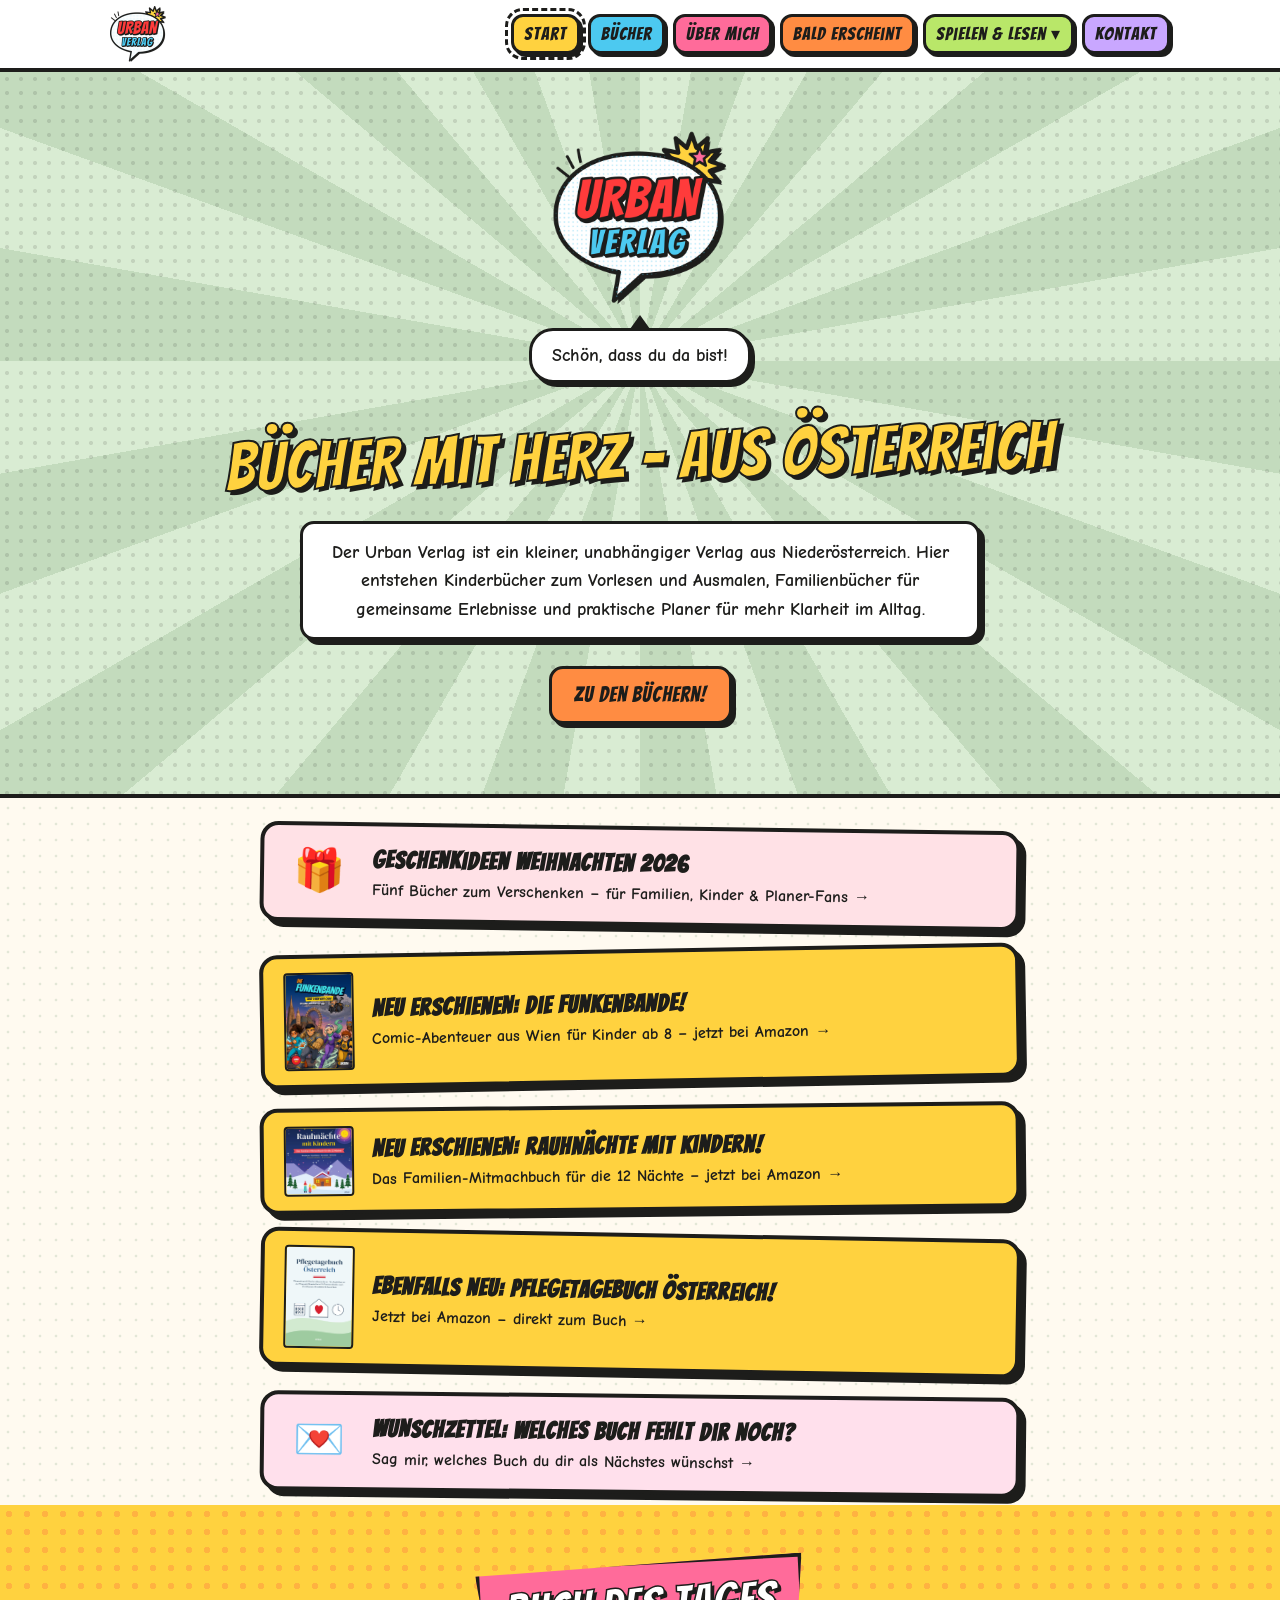
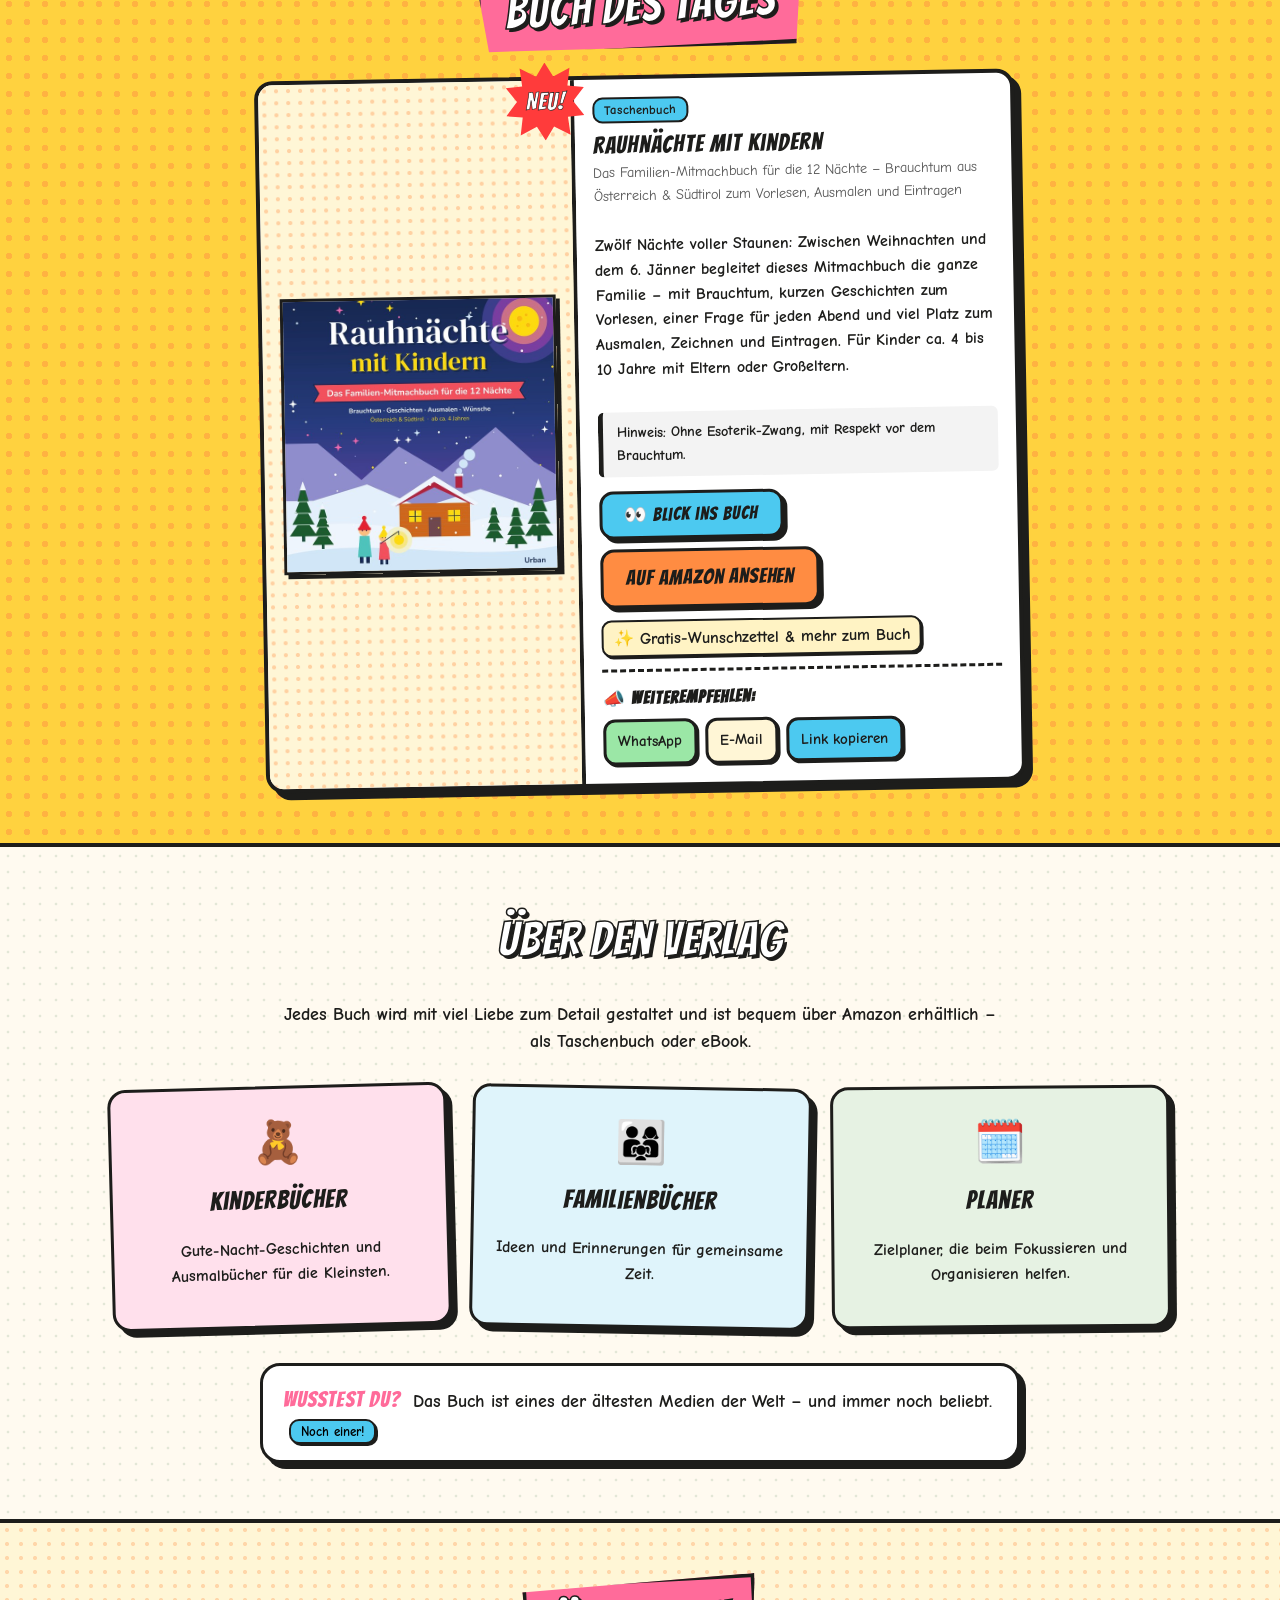
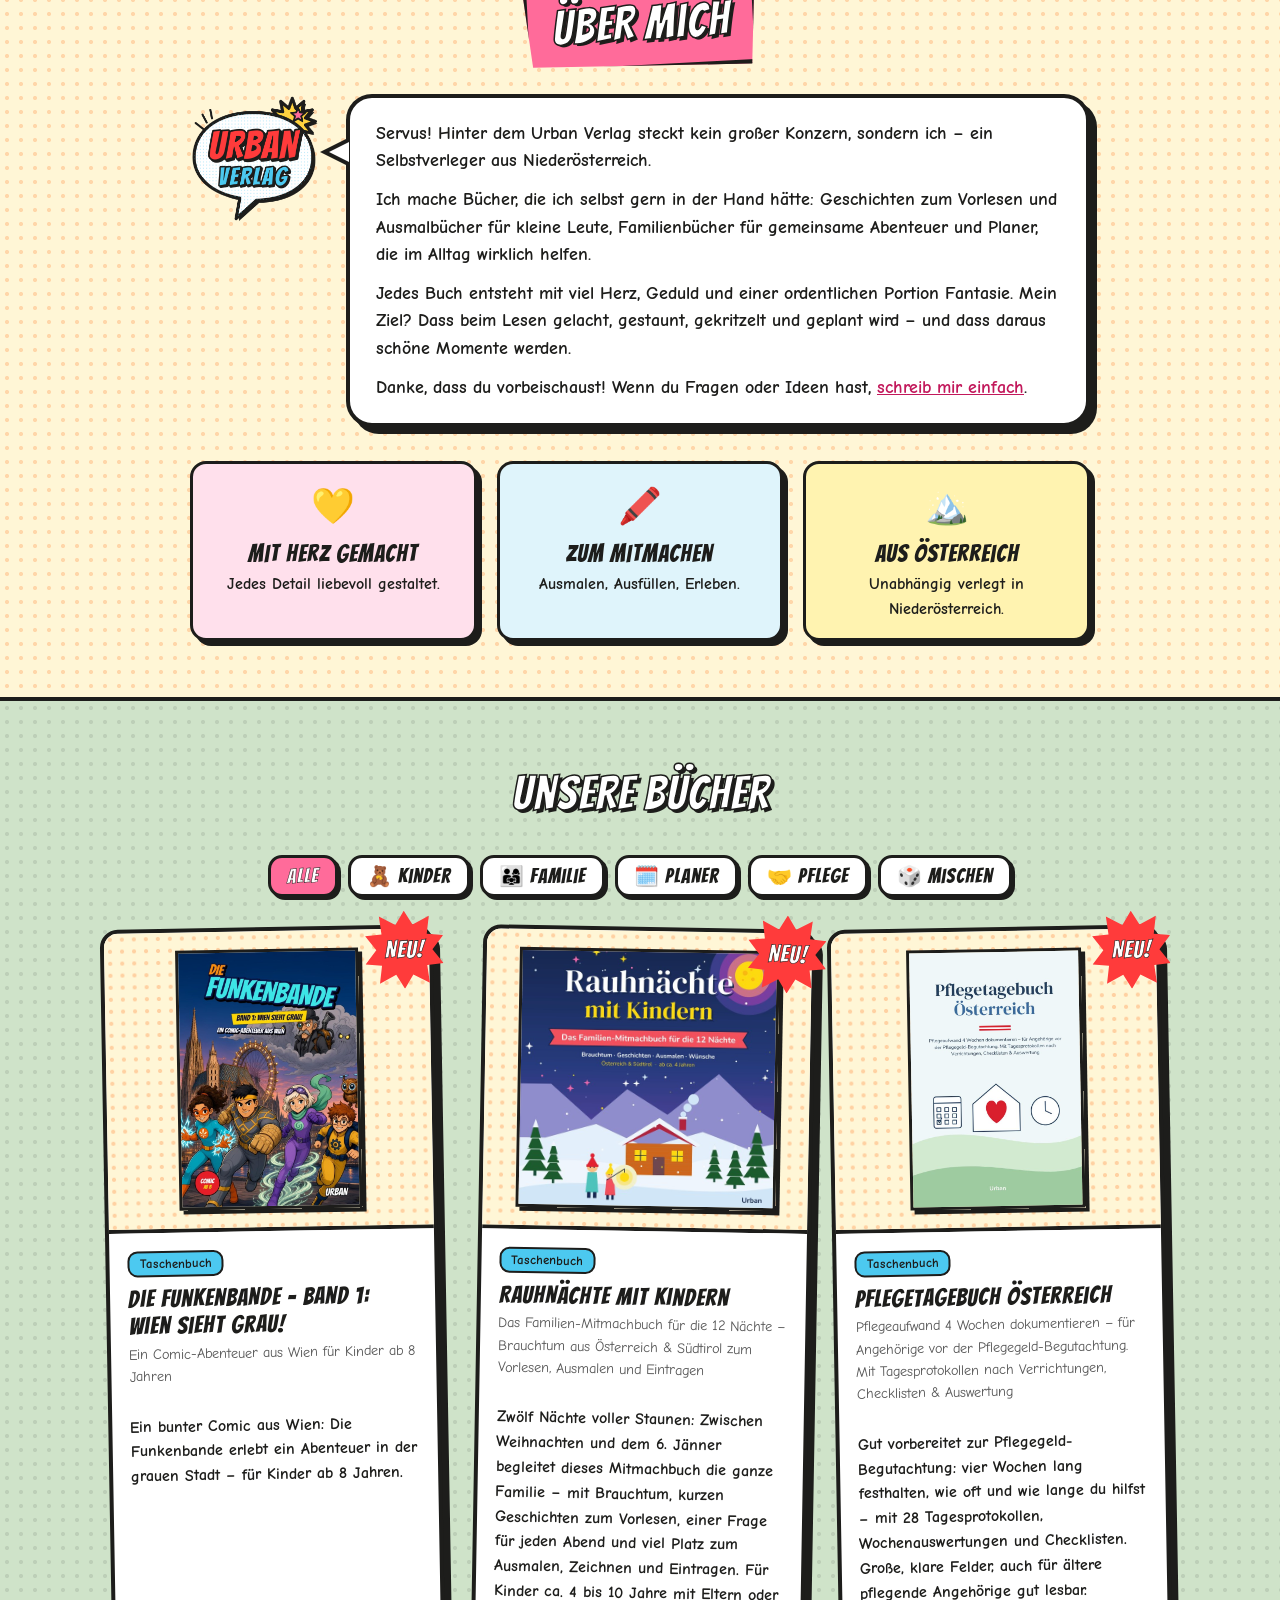
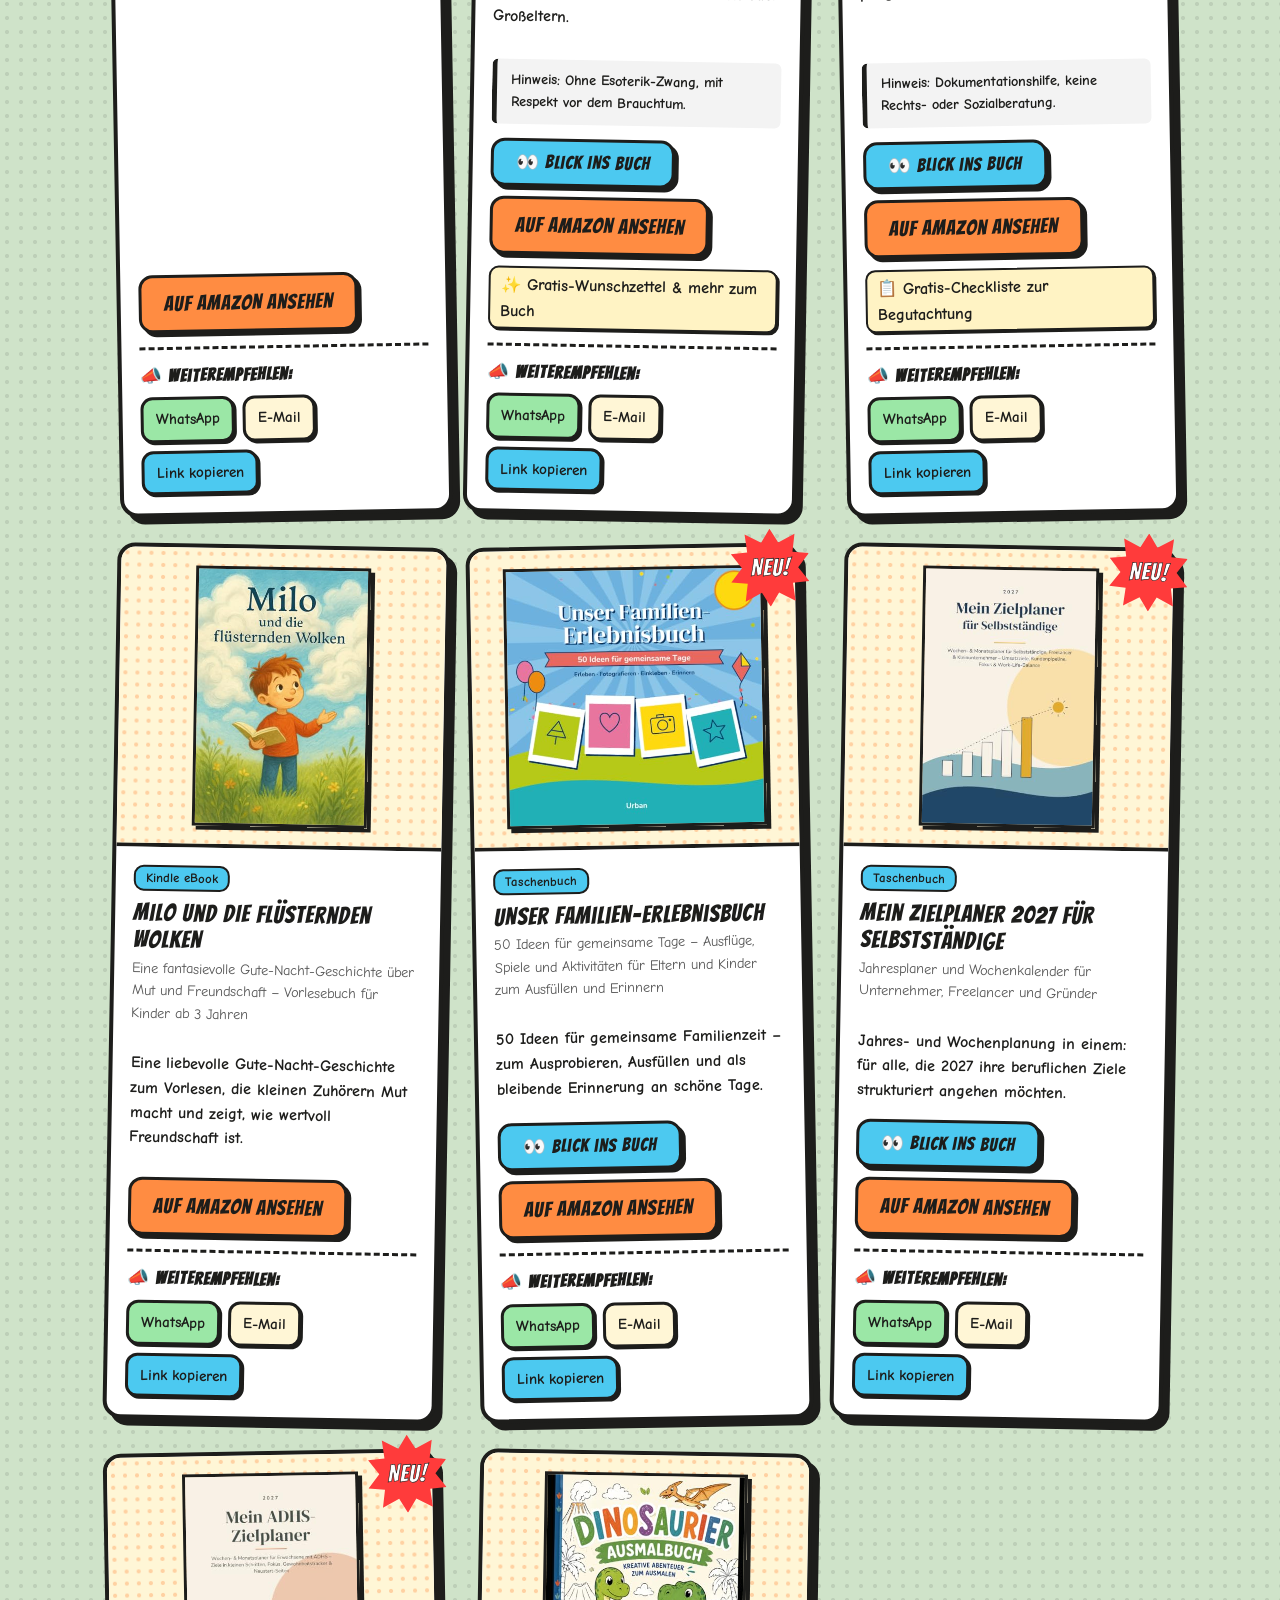
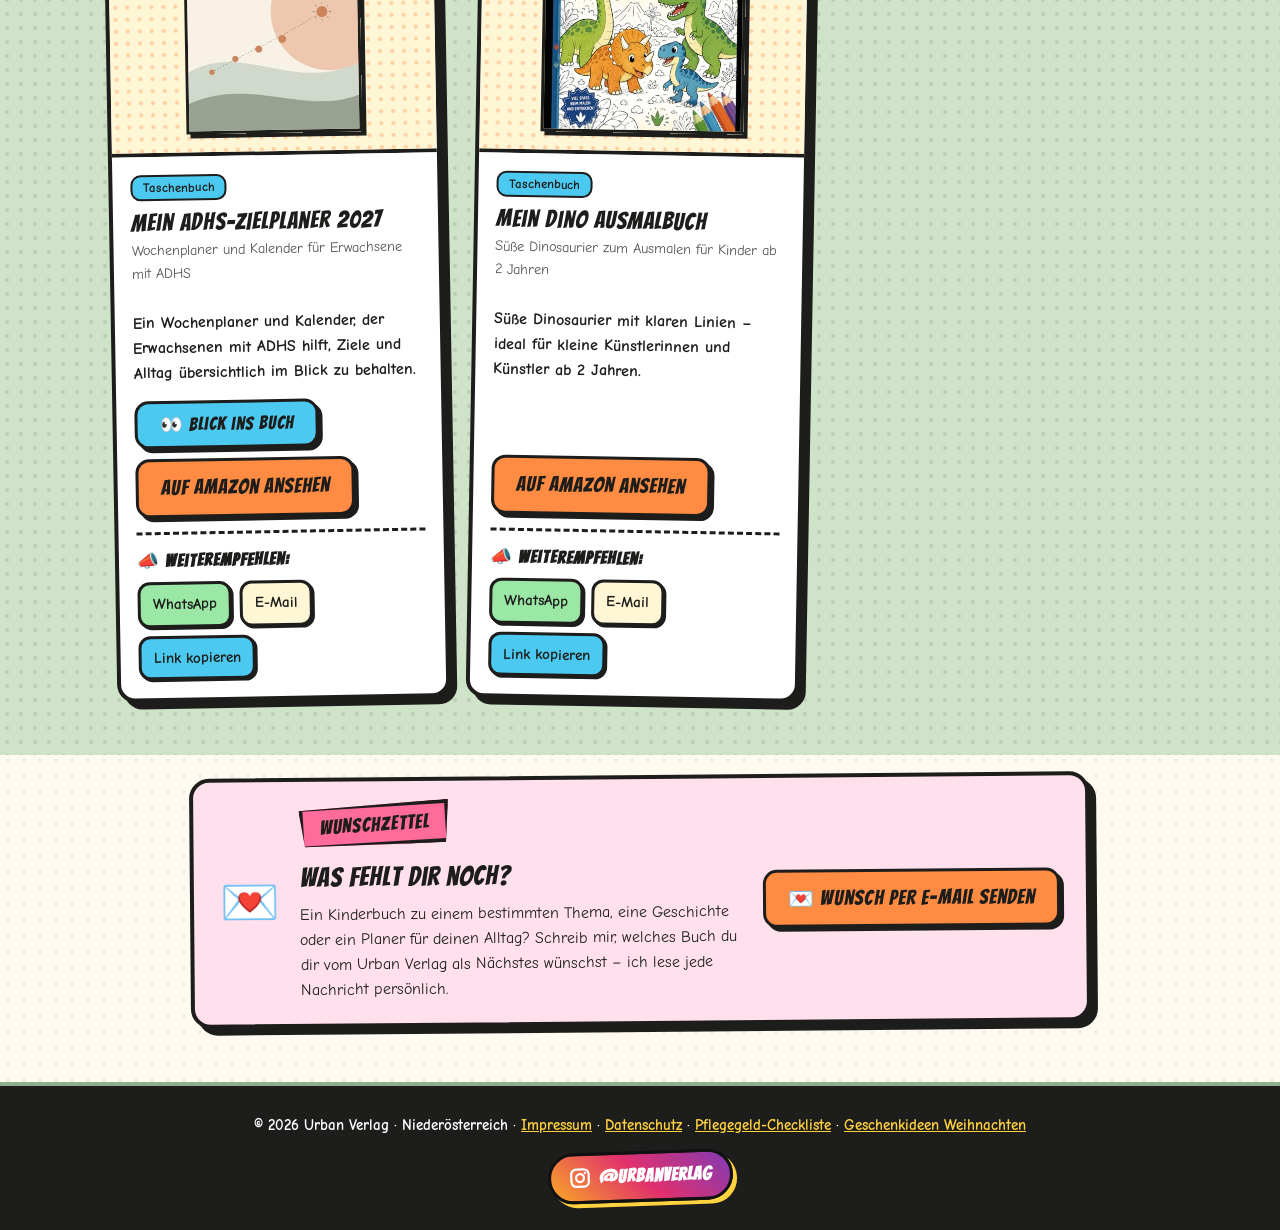
==== commit 3f1a6f23: "Funkenbande in Weihnachts-Geschenkideen" ====
--- a/index.html
+++ b/index.html
@@ -1,5 +1,5 @@
 <!DOCTYPE html><html lang="de-AT"><head><meta charset="utf-8"><meta name="viewport" content="width=device-width,initial-scale=1"><title>Urban Verlag – Kinderbücher, Familienbücher & Zielplaner aus Österreich</title><meta name="description" content="Urban Verlag aus Niederösterreich: Die Funkenbande (Comic), Rauhnächte mit Kindern, Pflegetagebuch Österreich, Gute-Nacht-Geschichten und mehr – mit Links zu Amazon."><link rel="canonical" href="https://njrrrc6nn9-ux.github.io/urban-verlag/"><meta property="og:type" content="website"><meta property="og:site_name" content="Urban Verlag"><meta property="og:locale" content="de_AT"><meta property="og:title" content="Urban Verlag – Kinderbücher, Familienbücher & Zielplaner aus Österreich"><meta property="og:description" content="Urban Verlag aus Niederösterreich: Die Funkenbande (Comic), Rauhnächte mit Kindern, Pflegetagebuch Österreich, Gute-Nacht-Geschichten und mehr – mit Links zu Amazon."><meta property="og:url" content="https://njrrrc6nn9-ux.github.io/urban-verlag/"><meta property="og:image" content="https://njrrrc6nn9-ux.github.io/urban-verlag/logo-uv-512.png"><meta name="twitter:card" content="summary"><meta name="twitter:title" content="Urban Verlag – Kinderbücher, Familienbücher & Zielplaner aus Österreich"><meta name="twitter:description" content="Urban Verlag aus Niederösterreich: Die Funkenbande (Comic), Rauhnächte mit Kindern, Pflegetagebuch Österreich, Gute-Nacht-Geschichten und mehr – mit Links zu Amazon."><meta name="twitter:image" content="https://njrrrc6nn9-ux.github.io/urban-verlag/logo-uv-512.png"><script type="application/ld+json">{"@context": "https://schema.org", "@graph": [{"@type": "Organization", "@id": "https://njrrrc6nn9-ux.github.io/urban-verlag/#org", "name": "Urban Verlag", "url": "https://njrrrc6nn9-ux.github.io/urban-verlag/", "logo": "https://njrrrc6nn9-ux.github.io/urban-verlag/logo-uv-512.png", "sameAs": ["https://www.instagram.com/urbanverlag/"], "address": {"@type": "PostalAddress", "addressRegion": "Niederösterreich", "addressCountry": "AT"}}, {"@type": "Book", "name": "Die Funkenbande – Band 1: Wien sieht grau!", "url": "https://www.amazon.de/dp/B0HQGYQDVY", "image": "https://njrrrc6nn9-ux.github.io/urban-verlag/B0HQGYQDVY.jpg", "author": {"@type": "Organization", "name": "Urban Verlag"}, "publisher": {"@id": "https://njrrrc6nn9-ux.github.io/urban-verlag/#org"}, "inLanguage": "de", "isbn": "9798165441806", "numberOfPages": 36, "bookFormat": "https://schema.org/Paperback", "sameAs": "https://www.amazon.de/dp/B0HQGYQDVY"}, {"@type": "Book", "name": "Rauhnächte mit Kindern – Das Familien-Mitmachbuch für die 12 Nächte", "url": "https://www.amazon.de/dp/B0HNS5Y8FM", "image": "https://njrrrc6nn9-ux.github.io/urban-verlag/cover-rauhnaechte.jpg", "author": {"@type": "Organization", "name": "Urban Verlag"}, "publisher": {"@id": "https://njrrrc6nn9-ux.github.io/urban-verlag/#org"}, "inLanguage": "de", "isbn": "9798163365364", "numberOfPages": 110, "bookFormat": "https://schema.org/Paperback", "sameAs": "https://www.amazon.de/dp/B0HNS5Y8FM"}, {"@type": "Book", "name": "Pflegetagebuch Österreich", "url": "https://www.amazon.de/dp/B0HNFZFKXL", "image": "https://njrrrc6nn9-ux.github.io/urban-verlag/cover-pflegetagebuch.jpg", "author": {"@type": "Organization", "name": "Urban Verlag"}, "publisher": {"@id": "https://njrrrc6nn9-ux.github.io/urban-verlag/#org"}, "inLanguage": "de", "isbn": "9798163273829", "numberOfPages": 120, "bookFormat": "https://schema.org/Paperback", "sameAs": "https://www.amazon.de/dp/B0HNFZFKXL"}, {"@type": "Book", "name": "Milo und die flüsternden Wolken", "url": "https://www.amazon.de/dp/B0FQ48QYNH", "image": "https://njrrrc6nn9-ux.github.io/urban-verlag/B0FQ48QYNH.jpg", "author": {"@type": "Organization", "name": "Urban Verlag"}, "publisher": {"@id": "https://njrrrc6nn9-ux.github.io/urban-verlag/#org"}, "inLanguage": "de", "bookFormat": "https://schema.org/EBook", "sameAs": "https://www.amazon.de/dp/B0FQ48QYNH"}, {"@type": "Book", "name": "Unser Familien-Erlebnisbuch", "url": "https://www.amazon.de/dp/B0HMNW57FQ", "image": "https://njrrrc6nn9-ux.github.io/urban-verlag/B0HMNW57FQ.jpg", "author": {"@type": "Organization", "name": "Urban Verlag"}, "publisher": {"@id": "https://njrrrc6nn9-ux.github.io/urban-verlag/#org"}, "inLanguage": "de", "bookFormat": "https://schema.org/Paperback", "sameAs": "https://www.amazon.de/dp/B0HMNW57FQ"}, {"@type": "Book", "name": "Mein Zielplaner 2027 für Selbstständige", "url": "https://www.amazon.de/dp/B0HMNTGHZL", "image": "https://njrrrc6nn9-ux.github.io/urban-verlag/B0HMNTGHZL.jpg", "author": {"@type": "Organization", "name": "Urban Verlag"}, "publisher": {"@id": "https://njrrrc6nn9-ux.github.io/urban-verlag/#org"}, "inLanguage": "de", "bookFormat": "https://schema.org/Paperback", "sameAs": "https://www.amazon.de/dp/B0HMNTGHZL"}, {"@type": "Book", "name": "Mein ADHS-Zielplaner 2027", "url": "https://www.amazon.de/dp/B0HMM38P48", "image": "https://njrrrc6nn9-ux.github.io/urban-verlag/B0HMM38P48.jpg", "author": {"@type": "Organization", "name": "Urban Verlag"}, "publisher": {"@id": "https://njrrrc6nn9-ux.github.io/urban-verlag/#org"}, "inLanguage": "de", "bookFormat": "https://schema.org/Paperback", "sameAs": "https://www.amazon.de/dp/B0HMM38P48"}, {"@type": "Book", "name": "Mein Dino Ausmalbuch", "url": "https://www.amazon.de/dp/B0H2GQJDFB", "image": "https://njrrrc6nn9-ux.github.io/urban-verlag/B0H2GQJDFB.jpg", "author": {"@type": "Organization", "name": "Urban Verlag"}, "publisher": {"@id": "https://njrrrc6nn9-ux.github.io/urban-verlag/#org"}, "inLanguage": "de", "bookFormat": "https://schema.org/Paperback", "sameAs": "https://www.amazon.de/dp/B0H2GQJDFB"}]}</script><link rel="icon" type="image/png" sizes="64x64" href="favicon-uv.png"><link rel="icon" type="image/png" sizes="32x32" href="favicon-uv-32.png"><link rel="apple-touch-icon" href="logo-uv-512.png"><link rel="stylesheet" href="style.css?v=13"><style>.card-link{margin:12px 0 0;font-size:1.02rem}.card-link a{color:var(--ink);background:#fff3c4;border:2px solid var(--ink);border-radius:10px;padding:4px 10px;display:inline-block;text-decoration:none;box-shadow:2px 2px 0 var(--ink)}.card-link a:hover{background:var(--sun)}</style></head><body><header><div class="wrap"><nav><a class="logo" href="index.html"><img src="logo-uv.png" alt="Urban Verlag" width="56" height="56" style="height:56px;width:56px;display:block"></a><input type="checkbox" id="menu" class="menu-toggle" aria-label="Menü öffnen"><label for="menu" class="burger"><i></i> Menü</label><ul><li><a href="index.html" class="on" aria-current="page">Start</a></li><li><a href="index.html#buecher">Bücher</a></li><li><a href="index.html#ueber">Über mich</a></li><li><a href="bald.html">Bald erscheint</a></li><li class="dd"><details><summary>Spielen &amp; Lesen</summary><div class="dd-panel"><a href="spiele.html">🎮 Minispiele</a><a href="geschichte.html">🌙 Vorlesegeschichte</a><a href="ideen.html">💡 Ideen</a><a href="ausmalbilder.html">🖍️ Ausmalbilder</a><a href="planer-vorlage.html">🗓️ Gratis-Planerseite</a><a href="rauhnaechte.html">✨ Rauhnächte-Wunschzettel</a><a href="geschenkideen-weihnachten.html">🎁 Geschenkideen</a></div></details></li><li><a href="kontakt.html">Kontakt</a></li></ul></nav></div></header>
-<section class="hero"><div class="wrap"><img class="hero-logo" src="logo-uv-512.png" alt="Urban Verlag" width="180" height="180" style="width:180px;height:180px;display:block;margin:0 auto 20px"><div class="bubble" id="greet">Servus und herzlich willkommen!</div><h1>Bücher mit Herz – aus Österreich</h1><p>Der Urban Verlag ist ein kleiner, unabhängiger Verlag aus Niederösterreich. Hier entstehen Kinderbücher zum Vorlesen und Ausmalen, Familienbücher für gemeinsame Erlebnisse und praktische Planer für mehr Klarheit im Alltag.</p><a class="btn" href="#buecher">Zu den Büchern!</a></div></section><section style="padding:28px 0 10px"><div class="wrap"><a class="soon-teaser gx-teaser" href="geschenkideen-weihnachten.html" style="margin-bottom:22px;transform:rotate(.8deg);background:#ffe1e6"><span class="tz-ico" aria-hidden="true">🎁</span><span><b>Geschenkideen Weihnachten 2026</b>Vier Bücher zum Verschenken – für Familien, Kinder &amp; Planer-Fans →</span></a><a class="soon-teaser" href="#funkenbande"><img src="B0HQGYQDVY.jpg" alt="" width="70" height="70"><span><b>Neu erschienen: Die Funkenbande!</b>Comic-Abenteuer aus Wien für Kinder ab 8 – jetzt bei Amazon →</span></a><a class="soon-teaser" href="#rauhnaechte" style="margin-top:22px;transform:rotate(-.6deg)"><img src="cover-rauhnaechte.jpg" alt="" width="70" height="70"><span><b>Neu erschienen: Rauhnächte mit Kindern!</b>Das Familien-Mitmachbuch für die 12 Nächte – jetzt bei Amazon →</span></a><a class="soon-teaser" href="#buecher" style="margin-top:22px;transform:rotate(1deg)"><img src="cover-pflegetagebuch.jpg" alt="" width="70"><span><b>Ebenfalls neu: Pflegetagebuch Österreich!</b>Jetzt bei Amazon – direkt zum Buch →</span></a><a class="soon-teaser wish-teaser" href="#wunschzettel" style="margin-top:22px"><span class="tz-ico" aria-hidden="true">💌</span><span><b>Wunschzettel: Welches Buch fehlt dir noch?</b>Sag mir, welches Buch du dir als Nächstes wünschst →</span></a></div></section>
+<section class="hero"><div class="wrap"><img class="hero-logo" src="logo-uv-512.png" alt="Urban Verlag" width="180" height="180" style="width:180px;height:180px;display:block;margin:0 auto 20px"><div class="bubble" id="greet">Servus und herzlich willkommen!</div><h1>Bücher mit Herz – aus Österreich</h1><p>Der Urban Verlag ist ein kleiner, unabhängiger Verlag aus Niederösterreich. Hier entstehen Kinderbücher zum Vorlesen und Ausmalen, Familienbücher für gemeinsame Erlebnisse und praktische Planer für mehr Klarheit im Alltag.</p><a class="btn" href="#buecher">Zu den Büchern!</a></div></section><section style="padding:28px 0 10px"><div class="wrap"><a class="soon-teaser gx-teaser" href="geschenkideen-weihnachten.html" style="margin-bottom:22px;transform:rotate(.8deg);background:#ffe1e6"><span class="tz-ico" aria-hidden="true">🎁</span><span><b>Geschenkideen Weihnachten 2026</b>Fünf Bücher zum Verschenken – für Familien, Kinder &amp; Planer-Fans →</span></a><a class="soon-teaser" href="#funkenbande"><img src="B0HQGYQDVY.jpg" alt="" width="70" height="70"><span><b>Neu erschienen: Die Funkenbande!</b>Comic-Abenteuer aus Wien für Kinder ab 8 – jetzt bei Amazon →</span></a><a class="soon-teaser" href="#rauhnaechte" style="margin-top:22px;transform:rotate(-.6deg)"><img src="cover-rauhnaechte.jpg" alt="" width="70" height="70"><span><b>Neu erschienen: Rauhnächte mit Kindern!</b>Das Familien-Mitmachbuch für die 12 Nächte – jetzt bei Amazon →</span></a><a class="soon-teaser" href="#buecher" style="margin-top:22px;transform:rotate(1deg)"><img src="cover-pflegetagebuch.jpg" alt="" width="70"><span><b>Ebenfalls neu: Pflegetagebuch Österreich!</b>Jetzt bei Amazon – direkt zum Buch →</span></a><a class="soon-teaser wish-teaser" href="#wunschzettel" style="margin-top:22px"><span class="tz-ico" aria-hidden="true">💌</span><span><b>Wunschzettel: Welches Buch fehlt dir noch?</b>Sag mir, welches Buch du dir als Nächstes wünschst →</span></a></div></section>
 <section id="spotlight"><div class="wrap"><h2><span class="pow">Buch des Tages</span></h2><div class="spot" id="spot"></div></div></section>
 <section id="verlag"><div class="wrap"><h2>Über den Verlag</h2><p class="lead">Jedes Buch wird mit viel Liebe zum Detail gestaltet und ist bequem über Amazon erhältlich – als Taschenbuch oder eBook.</p><div class="cats"><div class="cat c1"><span>🧸</span><h3>Kinderbücher</h3><p>Gute-Nacht-Geschichten und Ausmalbücher für die Kleinsten.</p></div><div class="cat c2"><span>👨‍👩‍👧</span><h3>Familienbücher</h3><p>Ideen und Erinnerungen für gemeinsame Zeit.</p></div><div class="cat c3"><span>🗓️</span><h3>Planer</h3><p>Zielplaner, die beim Fokussieren und Organisieren helfen.</p></div></div>
 <div class="fact"><b>Wusstest du?</b> <span id="fact"></span> <button id="nextfact" type="button">Noch einer!</button></div></div></section>
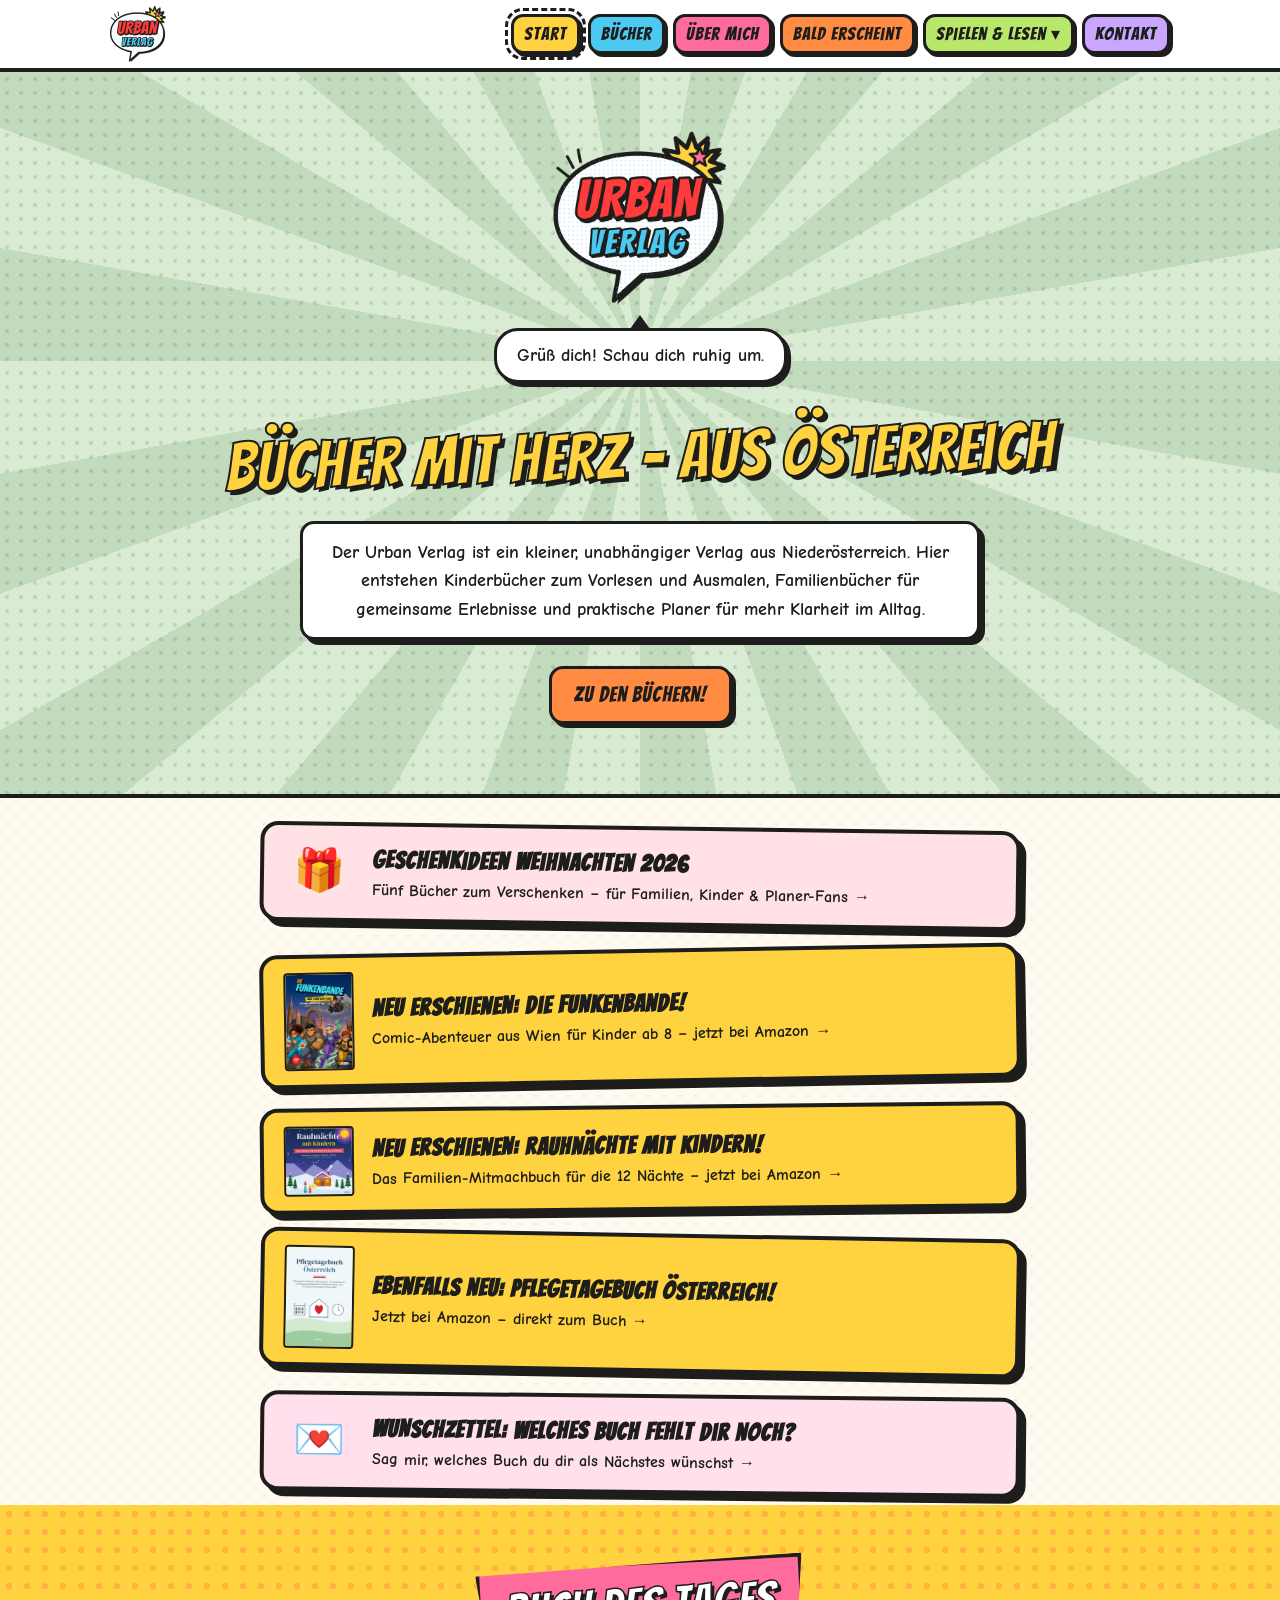
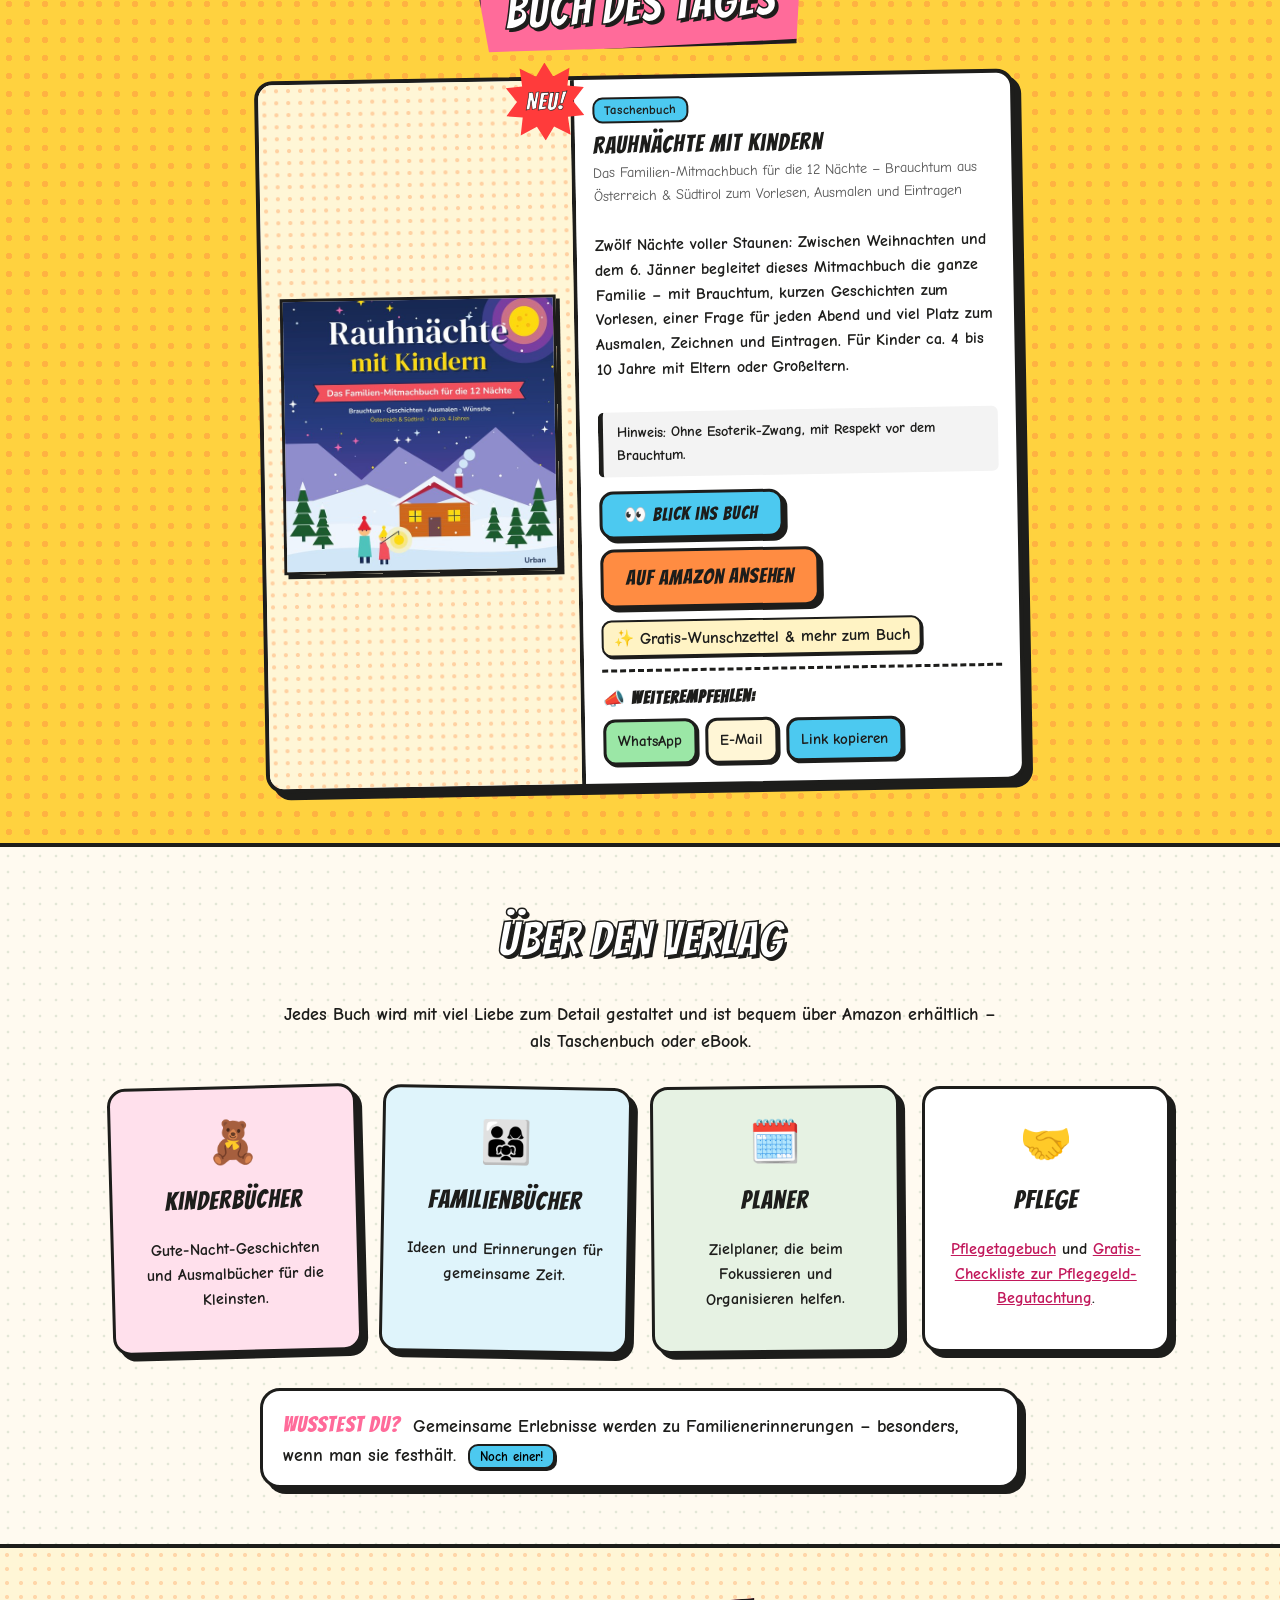
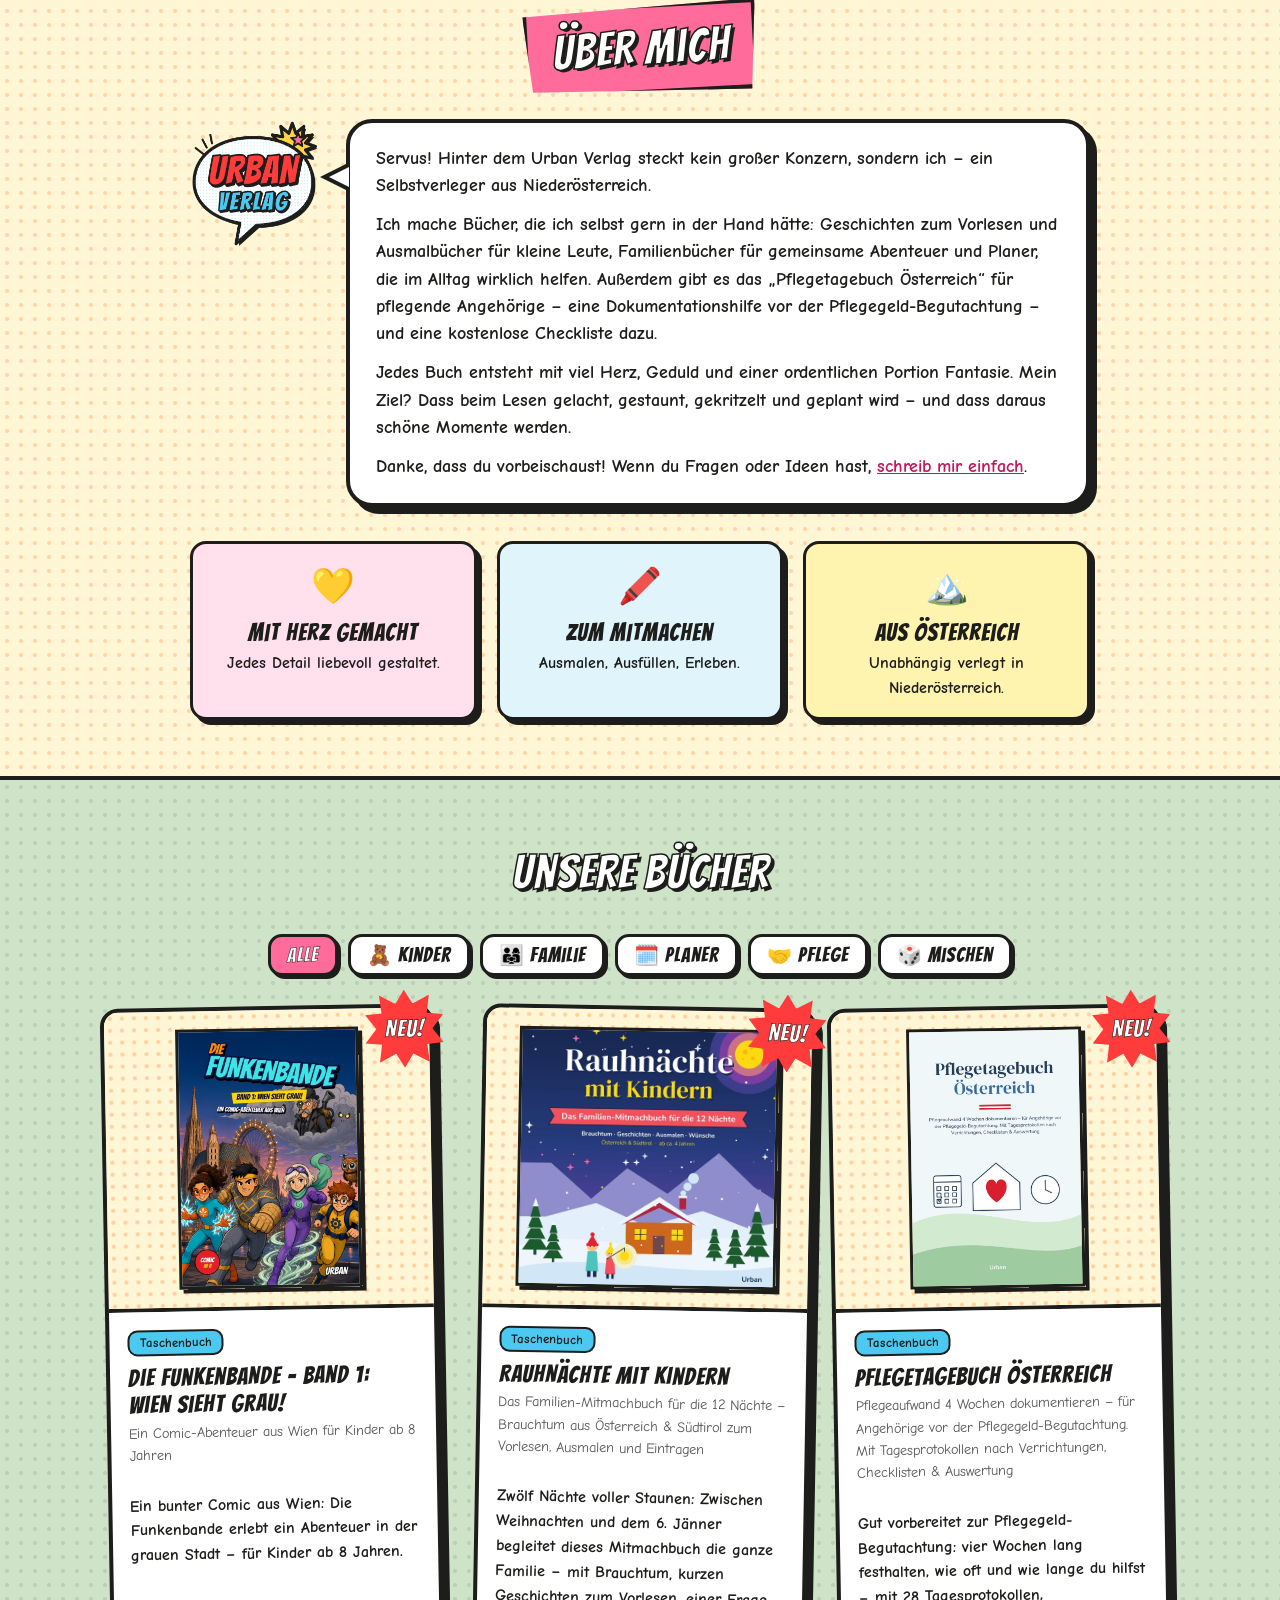
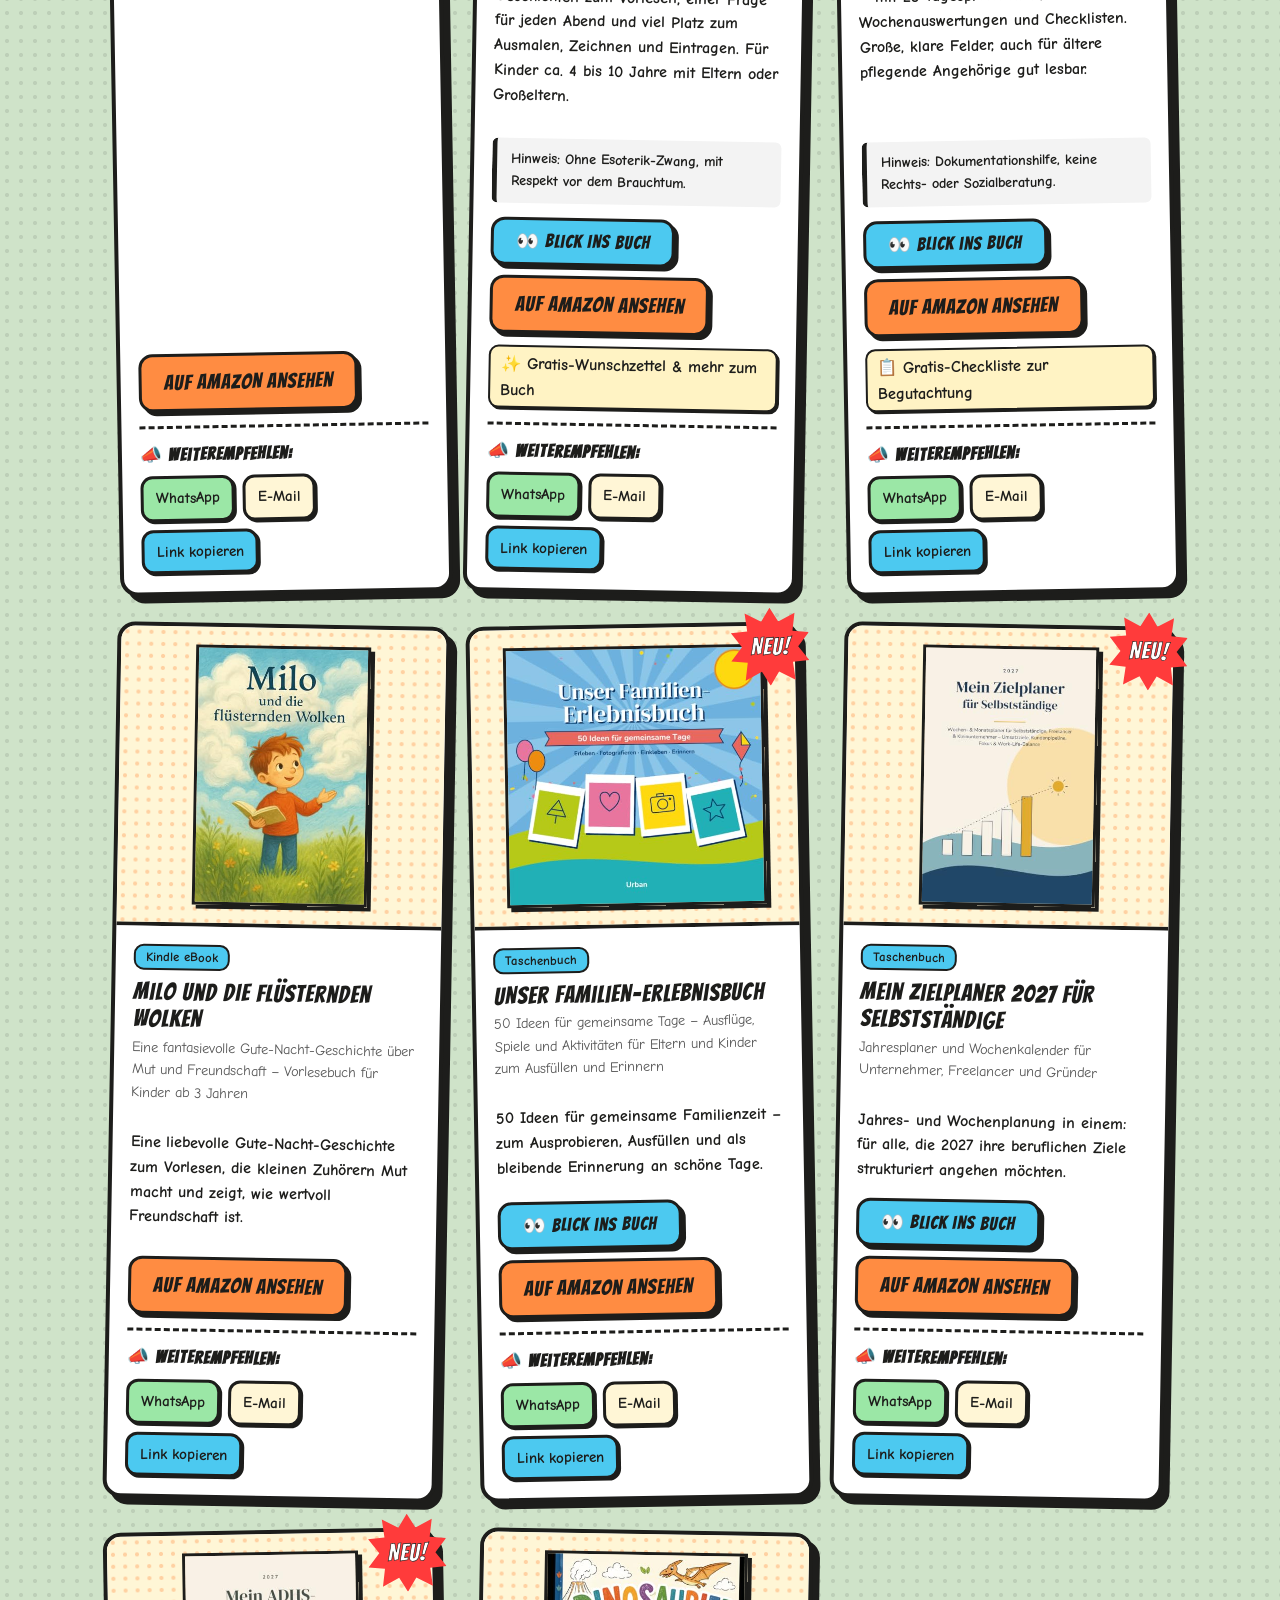
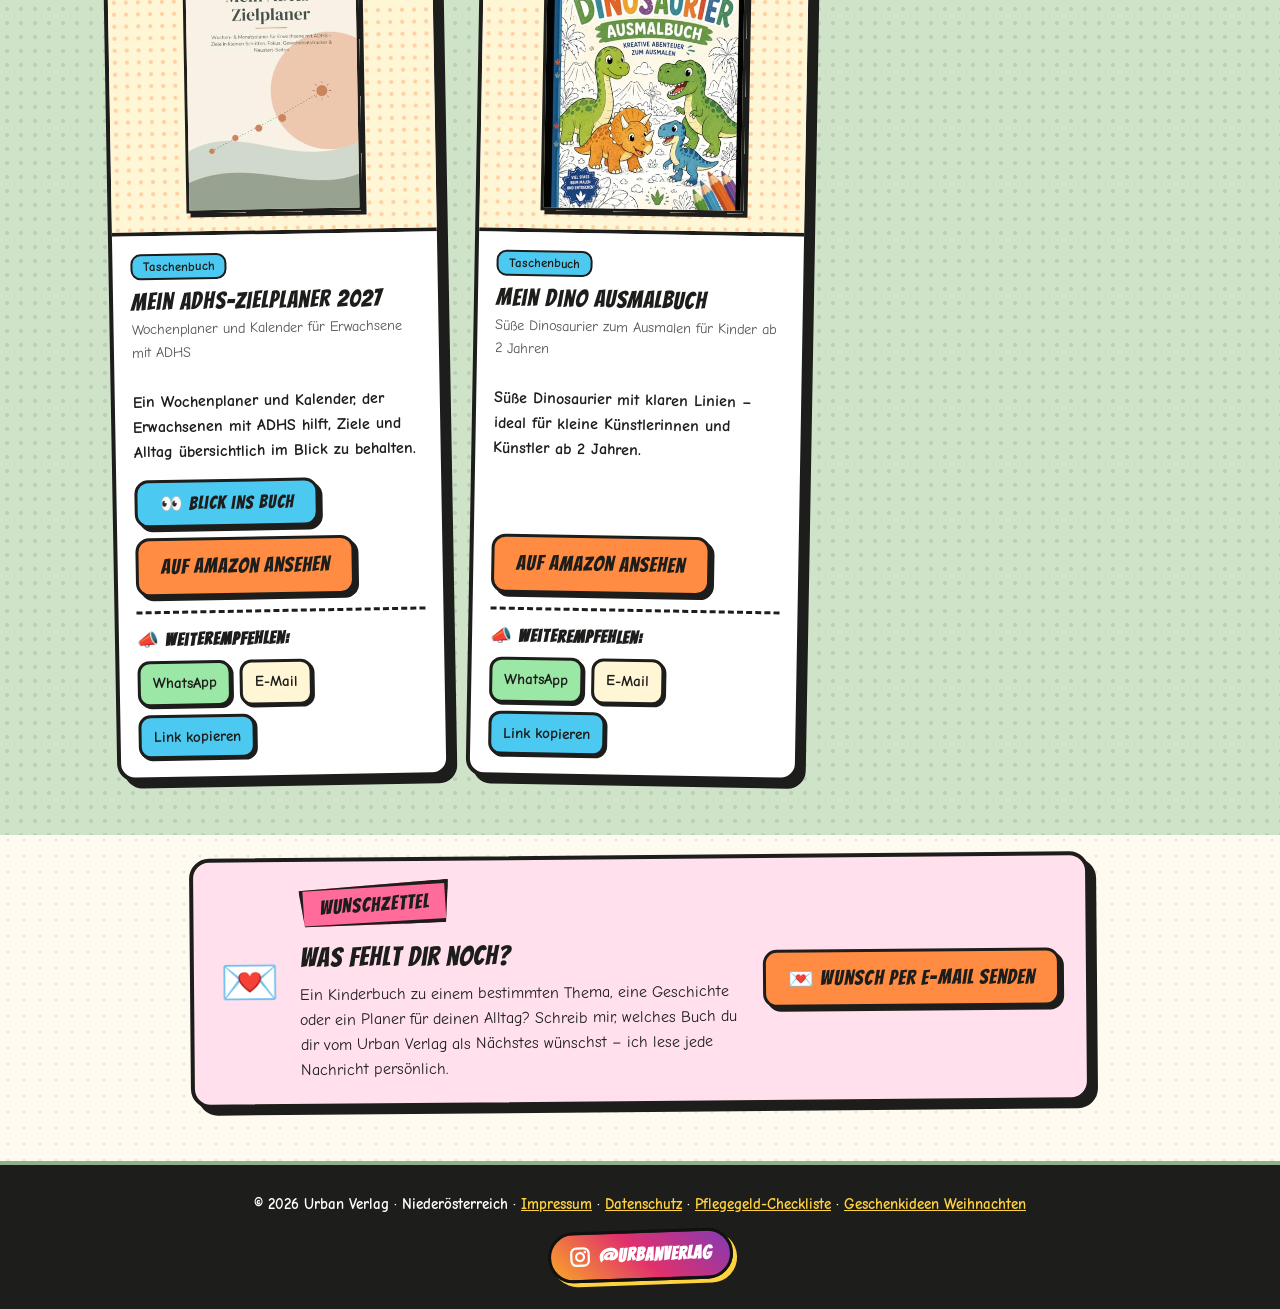
==== commit ef6b4f25: "Startseite: Pflege-Kachel, Titel, Über mich" ====
--- a/index.html
+++ b/index.html
@@ -1,9 +1,9 @@
-<!DOCTYPE html><html lang="de-AT"><head><meta charset="utf-8"><meta name="viewport" content="width=device-width,initial-scale=1"><title>Urban Verlag – Kinderbücher, Familienbücher & Zielplaner aus Österreich</title><meta name="description" content="Urban Verlag aus Niederösterreich: Die Funkenbande (Comic), Rauhnächte mit Kindern, Pflegetagebuch Österreich, Gute-Nacht-Geschichten und mehr – mit Links zu Amazon."><link rel="canonical" href="https://njrrrc6nn9-ux.github.io/urban-verlag/"><meta property="og:type" content="website"><meta property="og:site_name" content="Urban Verlag"><meta property="og:locale" content="de_AT"><meta property="og:title" content="Urban Verlag – Kinderbücher, Familienbücher & Zielplaner aus Österreich"><meta property="og:description" content="Urban Verlag aus Niederösterreich: Die Funkenbande (Comic), Rauhnächte mit Kindern, Pflegetagebuch Österreich, Gute-Nacht-Geschichten und mehr – mit Links zu Amazon."><meta property="og:url" content="https://njrrrc6nn9-ux.github.io/urban-verlag/"><meta property="og:image" content="https://njrrrc6nn9-ux.github.io/urban-verlag/logo-uv-512.png"><meta name="twitter:card" content="summary"><meta name="twitter:title" content="Urban Verlag – Kinderbücher, Familienbücher & Zielplaner aus Österreich"><meta name="twitter:description" content="Urban Verlag aus Niederösterreich: Die Funkenbande (Comic), Rauhnächte mit Kindern, Pflegetagebuch Österreich, Gute-Nacht-Geschichten und mehr – mit Links zu Amazon."><meta name="twitter:image" content="https://njrrrc6nn9-ux.github.io/urban-verlag/logo-uv-512.png"><script type="application/ld+json">{"@context": "https://schema.org", "@graph": [{"@type": "Organization", "@id": "https://njrrrc6nn9-ux.github.io/urban-verlag/#org", "name": "Urban Verlag", "url": "https://njrrrc6nn9-ux.github.io/urban-verlag/", "logo": "https://njrrrc6nn9-ux.github.io/urban-verlag/logo-uv-512.png", "sameAs": ["https://www.instagram.com/urbanverlag/"], "address": {"@type": "PostalAddress", "addressRegion": "Niederösterreich", "addressCountry": "AT"}}, {"@type": "Book", "name": "Die Funkenbande – Band 1: Wien sieht grau!", "url": "https://www.amazon.de/dp/B0HQGYQDVY", "image": "https://njrrrc6nn9-ux.github.io/urban-verlag/B0HQGYQDVY.jpg", "author": {"@type": "Organization", "name": "Urban Verlag"}, "publisher": {"@id": "https://njrrrc6nn9-ux.github.io/urban-verlag/#org"}, "inLanguage": "de", "isbn": "9798165441806", "numberOfPages": 36, "bookFormat": "https://schema.org/Paperback", "sameAs": "https://www.amazon.de/dp/B0HQGYQDVY"}, {"@type": "Book", "name": "Rauhnächte mit Kindern – Das Familien-Mitmachbuch für die 12 Nächte", "url": "https://www.amazon.de/dp/B0HNS5Y8FM", "image": "https://njrrrc6nn9-ux.github.io/urban-verlag/cover-rauhnaechte.jpg", "author": {"@type": "Organization", "name": "Urban Verlag"}, "publisher": {"@id": "https://njrrrc6nn9-ux.github.io/urban-verlag/#org"}, "inLanguage": "de", "isbn": "9798163365364", "numberOfPages": 110, "bookFormat": "https://schema.org/Paperback", "sameAs": "https://www.amazon.de/dp/B0HNS5Y8FM"}, {"@type": "Book", "name": "Pflegetagebuch Österreich", "url": "https://www.amazon.de/dp/B0HNFZFKXL", "image": "https://njrrrc6nn9-ux.github.io/urban-verlag/cover-pflegetagebuch.jpg", "author": {"@type": "Organization", "name": "Urban Verlag"}, "publisher": {"@id": "https://njrrrc6nn9-ux.github.io/urban-verlag/#org"}, "inLanguage": "de", "isbn": "9798163273829", "numberOfPages": 120, "bookFormat": "https://schema.org/Paperback", "sameAs": "https://www.amazon.de/dp/B0HNFZFKXL"}, {"@type": "Book", "name": "Milo und die flüsternden Wolken", "url": "https://www.amazon.de/dp/B0FQ48QYNH", "image": "https://njrrrc6nn9-ux.github.io/urban-verlag/B0FQ48QYNH.jpg", "author": {"@type": "Organization", "name": "Urban Verlag"}, "publisher": {"@id": "https://njrrrc6nn9-ux.github.io/urban-verlag/#org"}, "inLanguage": "de", "bookFormat": "https://schema.org/EBook", "sameAs": "https://www.amazon.de/dp/B0FQ48QYNH"}, {"@type": "Book", "name": "Unser Familien-Erlebnisbuch", "url": "https://www.amazon.de/dp/B0HMNW57FQ", "image": "https://njrrrc6nn9-ux.github.io/urban-verlag/B0HMNW57FQ.jpg", "author": {"@type": "Organization", "name": "Urban Verlag"}, "publisher": {"@id": "https://njrrrc6nn9-ux.github.io/urban-verlag/#org"}, "inLanguage": "de", "bookFormat": "https://schema.org/Paperback", "sameAs": "https://www.amazon.de/dp/B0HMNW57FQ"}, {"@type": "Book", "name": "Mein Zielplaner 2027 für Selbstständige", "url": "https://www.amazon.de/dp/B0HMNTGHZL", "image": "https://njrrrc6nn9-ux.github.io/urban-verlag/B0HMNTGHZL.jpg", "author": {"@type": "Organization", "name": "Urban Verlag"}, "publisher": {"@id": "https://njrrrc6nn9-ux.github.io/urban-verlag/#org"}, "inLanguage": "de", "bookFormat": "https://schema.org/Paperback", "sameAs": "https://www.amazon.de/dp/B0HMNTGHZL"}, {"@type": "Book", "name": "Mein ADHS-Zielplaner 2027", "url": "https://www.amazon.de/dp/B0HMM38P48", "image": "https://njrrrc6nn9-ux.github.io/urban-verlag/B0HMM38P48.jpg", "author": {"@type": "Organization", "name": "Urban Verlag"}, "publisher": {"@id": "https://njrrrc6nn9-ux.github.io/urban-verlag/#org"}, "inLanguage": "de", "bookFormat": "https://schema.org/Paperback", "sameAs": "https://www.amazon.de/dp/B0HMM38P48"}, {"@type": "Book", "name": "Mein Dino Ausmalbuch", "url": "https://www.amazon.de/dp/B0H2GQJDFB", "image": "https://njrrrc6nn9-ux.github.io/urban-verlag/B0H2GQJDFB.jpg", "author": {"@type": "Organization", "name": "Urban Verlag"}, "publisher": {"@id": "https://njrrrc6nn9-ux.github.io/urban-verlag/#org"}, "inLanguage": "de", "bookFormat": "https://schema.org/Paperback", "sameAs": "https://www.amazon.de/dp/B0H2GQJDFB"}]}</script><link rel="icon" type="image/png" sizes="64x64" href="favicon-uv.png"><link rel="icon" type="image/png" sizes="32x32" href="favicon-uv-32.png"><link rel="apple-touch-icon" href="logo-uv-512.png"><link rel="stylesheet" href="style.css?v=13"><style>.card-link{margin:12px 0 0;font-size:1.02rem}.card-link a{color:var(--ink);background:#fff3c4;border:2px solid var(--ink);border-radius:10px;padding:4px 10px;display:inline-block;text-decoration:none;box-shadow:2px 2px 0 var(--ink)}.card-link a:hover{background:var(--sun)}</style></head><body><header><div class="wrap"><nav><a class="logo" href="index.html"><img src="logo-uv.png" alt="Urban Verlag" width="56" height="56" style="height:56px;width:56px;display:block"></a><input type="checkbox" id="menu" class="menu-toggle" aria-label="Menü öffnen"><label for="menu" class="burger"><i></i> Menü</label><ul><li><a href="index.html" class="on" aria-current="page">Start</a></li><li><a href="index.html#buecher">Bücher</a></li><li><a href="index.html#ueber">Über mich</a></li><li><a href="bald.html">Bald erscheint</a></li><li class="dd"><details><summary>Spielen &amp; Lesen</summary><div class="dd-panel"><a href="spiele.html">🎮 Minispiele</a><a href="geschichte.html">🌙 Vorlesegeschichte</a><a href="ideen.html">💡 Ideen</a><a href="ausmalbilder.html">🖍️ Ausmalbilder</a><a href="planer-vorlage.html">🗓️ Gratis-Planerseite</a><a href="rauhnaechte.html">✨ Rauhnächte-Wunschzettel</a><a href="geschenkideen-weihnachten.html">🎁 Geschenkideen</a></div></details></li><li><a href="kontakt.html">Kontakt</a></li></ul></nav></div></header>
+<!DOCTYPE html><html lang="de-AT"><head><meta charset="utf-8"><meta name="viewport" content="width=device-width,initial-scale=1"><title>Urban Verlag – Pflegetagebuch, Kinderbücher und Planer aus Österreich</title><meta name="description" content="Urban Verlag aus Niederösterreich: Die Funkenbande (Comic), Rauhnächte mit Kindern, Pflegetagebuch Österreich, Gute-Nacht-Geschichten und mehr – mit Links zu Amazon."><link rel="canonical" href="https://njrrrc6nn9-ux.github.io/urban-verlag/"><meta property="og:type" content="website"><meta property="og:site_name" content="Urban Verlag"><meta property="og:locale" content="de_AT"><meta property="og:title" content="Urban Verlag – Kinderbücher, Familienbücher & Zielplaner aus Österreich"><meta property="og:description" content="Urban Verlag aus Niederösterreich: Die Funkenbande (Comic), Rauhnächte mit Kindern, Pflegetagebuch Österreich, Gute-Nacht-Geschichten und mehr – mit Links zu Amazon."><meta property="og:url" content="https://njrrrc6nn9-ux.github.io/urban-verlag/"><meta property="og:image" content="https://njrrrc6nn9-ux.github.io/urban-verlag/logo-uv-512.png"><meta name="twitter:card" content="summary"><meta name="twitter:title" content="Urban Verlag – Kinderbücher, Familienbücher & Zielplaner aus Österreich"><meta name="twitter:description" content="Urban Verlag aus Niederösterreich: Die Funkenbande (Comic), Rauhnächte mit Kindern, Pflegetagebuch Österreich, Gute-Nacht-Geschichten und mehr – mit Links zu Amazon."><meta name="twitter:image" content="https://njrrrc6nn9-ux.github.io/urban-verlag/logo-uv-512.png"><script type="application/ld+json">{"@context": "https://schema.org", "@graph": [{"@type": "Organization", "@id": "https://njrrrc6nn9-ux.github.io/urban-verlag/#org", "name": "Urban Verlag", "url": "https://njrrrc6nn9-ux.github.io/urban-verlag/", "logo": "https://njrrrc6nn9-ux.github.io/urban-verlag/logo-uv-512.png", "sameAs": ["https://www.instagram.com/urbanverlag/"], "address": {"@type": "PostalAddress", "addressRegion": "Niederösterreich", "addressCountry": "AT"}}, {"@type": "Book", "name": "Die Funkenbande – Band 1: Wien sieht grau!", "url": "https://www.amazon.de/dp/B0HQGYQDVY", "image": "https://njrrrc6nn9-ux.github.io/urban-verlag/B0HQGYQDVY.jpg", "author": {"@type": "Organization", "name": "Urban Verlag"}, "publisher": {"@id": "https://njrrrc6nn9-ux.github.io/urban-verlag/#org"}, "inLanguage": "de", "isbn": "9798165441806", "numberOfPages": 36, "bookFormat": "https://schema.org/Paperback", "sameAs": "https://www.amazon.de/dp/B0HQGYQDVY"}, {"@type": "Book", "name": "Rauhnächte mit Kindern – Das Familien-Mitmachbuch für die 12 Nächte", "url": "https://www.amazon.de/dp/B0HNS5Y8FM", "image": "https://njrrrc6nn9-ux.github.io/urban-verlag/cover-rauhnaechte.jpg", "author": {"@type": "Organization", "name": "Urban Verlag"}, "publisher": {"@id": "https://njrrrc6nn9-ux.github.io/urban-verlag/#org"}, "inLanguage": "de", "isbn": "9798163365364", "numberOfPages": 110, "bookFormat": "https://schema.org/Paperback", "sameAs": "https://www.amazon.de/dp/B0HNS5Y8FM"}, {"@type": "Book", "name": "Pflegetagebuch Österreich", "url": "https://www.amazon.de/dp/B0HNFZFKXL", "image": "https://njrrrc6nn9-ux.github.io/urban-verlag/cover-pflegetagebuch.jpg", "author": {"@type": "Organization", "name": "Urban Verlag"}, "publisher": {"@id": "https://njrrrc6nn9-ux.github.io/urban-verlag/#org"}, "inLanguage": "de", "isbn": "9798163273829", "numberOfPages": 120, "bookFormat": "https://schema.org/Paperback", "sameAs": "https://www.amazon.de/dp/B0HNFZFKXL"}, {"@type": "Book", "name": "Milo und die flüsternden Wolken", "url": "https://www.amazon.de/dp/B0FQ48QYNH", "image": "https://njrrrc6nn9-ux.github.io/urban-verlag/B0FQ48QYNH.jpg", "author": {"@type": "Organization", "name": "Urban Verlag"}, "publisher": {"@id": "https://njrrrc6nn9-ux.github.io/urban-verlag/#org"}, "inLanguage": "de", "bookFormat": "https://schema.org/EBook", "sameAs": "https://www.amazon.de/dp/B0FQ48QYNH"}, {"@type": "Book", "name": "Unser Familien-Erlebnisbuch", "url": "https://www.amazon.de/dp/B0HMNW57FQ", "image": "https://njrrrc6nn9-ux.github.io/urban-verlag/B0HMNW57FQ.jpg", "author": {"@type": "Organization", "name": "Urban Verlag"}, "publisher": {"@id": "https://njrrrc6nn9-ux.github.io/urban-verlag/#org"}, "inLanguage": "de", "bookFormat": "https://schema.org/Paperback", "sameAs": "https://www.amazon.de/dp/B0HMNW57FQ"}, {"@type": "Book", "name": "Mein Zielplaner 2027 für Selbstständige", "url": "https://www.amazon.de/dp/B0HMNTGHZL", "image": "https://njrrrc6nn9-ux.github.io/urban-verlag/B0HMNTGHZL.jpg", "author": {"@type": "Organization", "name": "Urban Verlag"}, "publisher": {"@id": "https://njrrrc6nn9-ux.github.io/urban-verlag/#org"}, "inLanguage": "de", "bookFormat": "https://schema.org/Paperback", "sameAs": "https://www.amazon.de/dp/B0HMNTGHZL"}, {"@type": "Book", "name": "Mein ADHS-Zielplaner 2027", "url": "https://www.amazon.de/dp/B0HMM38P48", "image": "https://njrrrc6nn9-ux.github.io/urban-verlag/B0HMM38P48.jpg", "author": {"@type": "Organization", "name": "Urban Verlag"}, "publisher": {"@id": "https://njrrrc6nn9-ux.github.io/urban-verlag/#org"}, "inLanguage": "de", "bookFormat": "https://schema.org/Paperback", "sameAs": "https://www.amazon.de/dp/B0HMM38P48"}, {"@type": "Book", "name": "Mein Dino Ausmalbuch", "url": "https://www.amazon.de/dp/B0H2GQJDFB", "image": "https://njrrrc6nn9-ux.github.io/urban-verlag/B0H2GQJDFB.jpg", "author": {"@type": "Organization", "name": "Urban Verlag"}, "publisher": {"@id": "https://njrrrc6nn9-ux.github.io/urban-verlag/#org"}, "inLanguage": "de", "bookFormat": "https://schema.org/Paperback", "sameAs": "https://www.amazon.de/dp/B0H2GQJDFB"}]}</script><link rel="icon" type="image/png" sizes="64x64" href="favicon-uv.png"><link rel="icon" type="image/png" sizes="32x32" href="favicon-uv-32.png"><link rel="apple-touch-icon" href="logo-uv-512.png"><link rel="stylesheet" href="style.css?v=13"><style>.card-link{margin:12px 0 0;font-size:1.02rem}.card-link a{color:var(--ink);background:#fff3c4;border:2px solid var(--ink);border-radius:10px;padding:4px 10px;display:inline-block;text-decoration:none;box-shadow:2px 2px 0 var(--ink)}.card-link a:hover{background:var(--sun)}</style></head><body><header><div class="wrap"><nav><a class="logo" href="index.html"><img src="logo-uv.png" alt="Urban Verlag" width="56" height="56" style="height:56px;width:56px;display:block"></a><input type="checkbox" id="menu" class="menu-toggle" aria-label="Menü öffnen"><label for="menu" class="burger"><i></i> Menü</label><ul><li><a href="index.html" class="on" aria-current="page">Start</a></li><li><a href="index.html#buecher">Bücher</a></li><li><a href="index.html#ueber">Über mich</a></li><li><a href="bald.html">Bald erscheint</a></li><li class="dd"><details><summary>Spielen &amp; Lesen</summary><div class="dd-panel"><a href="spiele.html">🎮 Minispiele</a><a href="geschichte.html">🌙 Vorlesegeschichte</a><a href="ideen.html">💡 Ideen</a><a href="ausmalbilder.html">🖍️ Ausmalbilder</a><a href="planer-vorlage.html">🗓️ Gratis-Planerseite</a><a href="rauhnaechte.html">✨ Rauhnächte-Wunschzettel</a><a href="geschenkideen-weihnachten.html">🎁 Geschenkideen</a></div></details></li><li><a href="kontakt.html">Kontakt</a></li></ul></nav></div></header>
 <section class="hero"><div class="wrap"><img class="hero-logo" src="logo-uv-512.png" alt="Urban Verlag" width="180" height="180" style="width:180px;height:180px;display:block;margin:0 auto 20px"><div class="bubble" id="greet">Servus und herzlich willkommen!</div><h1>Bücher mit Herz – aus Österreich</h1><p>Der Urban Verlag ist ein kleiner, unabhängiger Verlag aus Niederösterreich. Hier entstehen Kinderbücher zum Vorlesen und Ausmalen, Familienbücher für gemeinsame Erlebnisse und praktische Planer für mehr Klarheit im Alltag.</p><a class="btn" href="#buecher">Zu den Büchern!</a></div></section><section style="padding:28px 0 10px"><div class="wrap"><a class="soon-teaser gx-teaser" href="geschenkideen-weihnachten.html" style="margin-bottom:22px;transform:rotate(.8deg);background:#ffe1e6"><span class="tz-ico" aria-hidden="true">🎁</span><span><b>Geschenkideen Weihnachten 2026</b>Fünf Bücher zum Verschenken – für Familien, Kinder &amp; Planer-Fans →</span></a><a class="soon-teaser" href="#funkenbande"><img src="B0HQGYQDVY.jpg" alt="" width="70" height="70"><span><b>Neu erschienen: Die Funkenbande!</b>Comic-Abenteuer aus Wien für Kinder ab 8 – jetzt bei Amazon →</span></a><a class="soon-teaser" href="#rauhnaechte" style="margin-top:22px;transform:rotate(-.6deg)"><img src="cover-rauhnaechte.jpg" alt="" width="70" height="70"><span><b>Neu erschienen: Rauhnächte mit Kindern!</b>Das Familien-Mitmachbuch für die 12 Nächte – jetzt bei Amazon →</span></a><a class="soon-teaser" href="#buecher" style="margin-top:22px;transform:rotate(1deg)"><img src="cover-pflegetagebuch.jpg" alt="" width="70"><span><b>Ebenfalls neu: Pflegetagebuch Österreich!</b>Jetzt bei Amazon – direkt zum Buch →</span></a><a class="soon-teaser wish-teaser" href="#wunschzettel" style="margin-top:22px"><span class="tz-ico" aria-hidden="true">💌</span><span><b>Wunschzettel: Welches Buch fehlt dir noch?</b>Sag mir, welches Buch du dir als Nächstes wünschst →</span></a></div></section>
 <section id="spotlight"><div class="wrap"><h2><span class="pow">Buch des Tages</span></h2><div class="spot" id="spot"></div></div></section>
-<section id="verlag"><div class="wrap"><h2>Über den Verlag</h2><p class="lead">Jedes Buch wird mit viel Liebe zum Detail gestaltet und ist bequem über Amazon erhältlich – als Taschenbuch oder eBook.</p><div class="cats"><div class="cat c1"><span>🧸</span><h3>Kinderbücher</h3><p>Gute-Nacht-Geschichten und Ausmalbücher für die Kleinsten.</p></div><div class="cat c2"><span>👨‍👩‍👧</span><h3>Familienbücher</h3><p>Ideen und Erinnerungen für gemeinsame Zeit.</p></div><div class="cat c3"><span>🗓️</span><h3>Planer</h3><p>Zielplaner, die beim Fokussieren und Organisieren helfen.</p></div></div>
+<section id="verlag"><div class="wrap"><h2>Über den Verlag</h2><p class="lead">Jedes Buch wird mit viel Liebe zum Detail gestaltet und ist bequem über Amazon erhältlich – als Taschenbuch oder eBook.</p><div class="cats"><div class="cat c1"><span>🧸</span><h3>Kinderbücher</h3><p>Gute-Nacht-Geschichten und Ausmalbücher für die Kleinsten.</p></div><div class="cat c2"><span>👨‍👩‍👧</span><h3>Familienbücher</h3><p>Ideen und Erinnerungen für gemeinsame Zeit.</p></div><div class="cat c3"><span>🗓️</span><h3>Planer</h3><p>Zielplaner, die beim Fokussieren und Organisieren helfen.</p></div><div class="cat c4"><span>🤝</span><h3>Pflege</h3><p><a href="#pflegetagebuch">Pflegetagebuch</a> und <a href="pflegegeld-checkliste.html">Gratis-Checkliste zur Pflegegeld-Begutachtung</a>.</p></div></div>
 <div class="fact"><b>Wusstest du?</b> <span id="fact"></span> <button id="nextfact" type="button">Noch einer!</button></div></div></section>
-<section id="ueber"><div class="wrap"><h2><span class="pow">Über mich</span></h2><div class="about"><img class="mu" src="logo-uv-512.png" alt="Logo Urban Verlag" width="130" height="130"><div class="say"><p><b>Servus!</b> Hinter dem Urban Verlag steckt kein großer Konzern, sondern ich – ein Selbstverleger aus Niederösterreich.</p><p>Ich mache Bücher, die ich selbst gern in der Hand hätte: Geschichten zum Vorlesen und Ausmalbücher für kleine Leute, Familienbücher für gemeinsame Abenteuer und Planer, die im Alltag wirklich helfen.</p><p>Jedes Buch entsteht mit viel Herz, Geduld und einer ordentlichen Portion Fantasie. Mein Ziel? Dass beim Lesen gelacht, gestaunt, gekritzelt und geplant wird – und dass daraus schöne Momente werden.</p><p>Danke, dass du vorbeischaust! Wenn du Fragen oder Ideen hast, <a href="kontakt.html">schreib mir einfach</a>.</p></div></div><div class="values"><div><span>💛</span><b>Mit Herz gemacht</b>Jedes Detail liebevoll gestaltet.</div><div><span>🖍️</span><b>Zum Mitmachen</b>Ausmalen, Ausfüllen, Erleben.</div><div><span>🏔️</span><b>Aus Österreich</b>Unabhängig verlegt in Niederösterreich.</div></div></div></section><section id="buecher"><div class="wrap"><h2>Unsere Bücher</h2><div class="filters"><button class="on" data-f="all">Alle</button><button data-f="kinder">🧸 Kinder</button><button data-f="familie">👨‍👩‍👧 Familie</button><button data-f="planer">🗓️ Planer</button><button data-f="pflege">🤝 Pflege</button><button data-f="shuffle">🎲 Mischen</button></div><div class="grid" id="grid"><article class="book" id="funkenbande" style="scroll-margin-top:90px" data-cat="kinder" data-asin="B0HQGYQDVY"><div class="cover"><span class="burst">NEU!</span><img src="B0HQGYQDVY.jpg" alt="Cover: Die Funkenbande – Band 1: Wien sieht grau!"></div><div class="info"><span class="tag">Taschenbuch</span><h3>Die Funkenbande – Band 1: Wien sieht grau!</h3><p class="sub">Ein Comic-Abenteuer aus Wien für Kinder ab 8 Jahren</p><p class="desc">Ein bunter Comic aus Wien: Die Funkenbande erlebt ein Abenteuer in der grauen Stadt – für Kinder ab 8 Jahren.</p><a class="btn" href="https://www.amazon.de/dp/B0HQGYQDVY" target="_blank" rel="noopener">Auf Amazon ansehen</a><div class="share"><span class="share-l">📣 Weiterempfehlen:</span><a class="sh sh-wa" href="https://wa.me/?text=Schau%20mal%2C%20das%20Buch%20%E2%80%9EDie%20Funkenbande%20%E2%80%93%20Band%201%3A%20Wien%20sieht%20grau%21%E2%80%9C%20vom%20Urban%20Verlag%3A%20https%3A%2F%2Fwww.amazon.de%2Fdp%2FB0HQGYQDVY" target="_blank" rel="noopener noreferrer" aria-label="„Die Funkenbande – Band 1: Wien sieht grau!“ per WhatsApp teilen (öffnet in neuem Tab)">WhatsApp</a><a class="sh" href="mailto:?subject=Buchtipp%3A%20Die%20Funkenbande%20%E2%80%93%20Band%201%3A%20Wien%20sieht%20grau%21&amp;body=Schau%20mal%2C%20das%20Buch%20%E2%80%9EDie%20Funkenbande%20%E2%80%93%20Band%201%3A%20Wien%20sieht%20grau%21%E2%80%9C%20vom%20Urban%20Verlag%3A%20https%3A%2F%2Fwww.amazon.de%2Fdp%2FB0HQGYQDVY" aria-label="„Die Funkenbande – Band 1: Wien sieht grau!“ per E-Mail teilen">E-Mail</a><button type="button" class="sh sh-copy" data-copy="Schau mal, das Buch „Die Funkenbande – Band 1: Wien sieht grau!“ vom Urban Verlag: https://www.amazon.de/dp/B0HQGYQDVY" aria-label="Empfehlung für „Die Funkenbande – Band 1: Wien sieht grau!“ kopieren">Link kopieren</button></div></div></article><article class="book" id="rauhnaechte" style="scroll-margin-top:90px" data-cat="familie kinder" data-asin="B0HNS5Y8FM"><div class="cover"><span class="burst">NEU!</span><img src="cover-rauhnaechte.jpg" alt="Cover: Rauhnächte mit Kindern – Das Familien-Mitmachbuch für die 12 Nächte"></div><div class="info"><span class="tag">Taschenbuch</span><h3>Rauhnächte mit Kindern</h3><p class="sub">Das Familien-Mitmachbuch für die 12 Nächte – Brauchtum aus Österreich &amp; Südtirol zum Vorlesen, Ausmalen und Eintragen</p><p class="desc">Zwölf Nächte voller Staunen: Zwischen Weihnachten und dem 6. Jänner begleitet dieses Mitmachbuch die ganze Familie – mit Brauchtum, kurzen Geschichten zum Vorlesen, einer Frage für jeden Abend und viel Platz zum Ausmalen, Zeichnen und Eintragen. Für Kinder ca. 4 bis 10 Jahre mit Eltern oder Großeltern.</p><p class="hinweis"><b>Hinweis:</b> Ohne Esoterik-Zwang, mit Respekt vor dem Brauchtum.</p><div class="btns"><button type="button" class="btn btn-blick" data-blick="B0HNS5Y8FM" data-n="3">👀 Blick ins Buch</button><a class="btn" href="https://www.amazon.de/dp/B0HNS5Y8FM" target="_blank" rel="noopener">Auf Amazon ansehen</a></div><p class="card-link"><a href="rauhnaechte.html">✨ Gratis-Wunschzettel &amp; mehr zum Buch</a></p><div class="share"><span class="share-l">📣 Weiterempfehlen:</span><a class="sh sh-wa" href="https://wa.me/?text=Schau%20mal%2C%20das%20Buch%20%E2%80%9ERauhn%C3%A4chte%20mit%20Kindern%E2%80%9C%20vom%20Urban%20Verlag%3A%20https%3A%2F%2Fwww.amazon.de%2Fdp%2FB0HNS5Y8FM" target="_blank" rel="noopener noreferrer" aria-label="„Rauhnächte mit Kindern“ per WhatsApp teilen (öffnet in neuem Tab)">WhatsApp</a><a class="sh" href="mailto:?subject=Buchtipp%3A%20Rauhn%C3%A4chte%20mit%20Kindern&amp;body=Schau%20mal%2C%20das%20Buch%20%E2%80%9ERauhn%C3%A4chte%20mit%20Kindern%E2%80%9C%20vom%20Urban%20Verlag%3A%20https%3A%2F%2Fwww.amazon.de%2Fdp%2FB0HNS5Y8FM" aria-label="„Rauhnächte mit Kindern“ per E-Mail teilen">E-Mail</a><button type="button" class="sh sh-copy" data-copy="Schau mal, das Buch „Rauhnächte mit Kindern“ vom Urban Verlag: https://www.amazon.de/dp/B0HNS5Y8FM" aria-label="Empfehlung für „Rauhnächte mit Kindern“ kopieren">Link kopieren</button></div></div></article><article class="book" data-cat="pflege" data-asin="B0HNFZFKXL"><div class="cover"><span class="burst">NEU!</span><img src="cover-pflegetagebuch.jpg" alt="Cover: Pflegetagebuch Österreich"></div><div class="info"><span class="tag">Taschenbuch</span><h3>Pflegetagebuch Österreich</h3><p class="sub">Pflegeaufwand 4 Wochen dokumentieren – für Angehörige vor der Pflegegeld-Begutachtung. Mit Tagesprotokollen nach Verrichtungen, Checklisten &amp; Auswertung</p><p class="desc">Gut vorbereitet zur Pflegegeld-Begutachtung: vier Wochen lang festhalten, wie oft und wie lange du hilfst – mit 28 Tagesprotokollen, Wochenauswertungen und Checklisten. Große, klare Felder, auch für ältere pflegende Angehörige gut lesbar.</p><p class="hinweis"><b>Hinweis:</b> Dokumentationshilfe, keine Rechts- oder Sozialberatung.</p><div class="btns"><button type="button" class="btn btn-blick" data-blick="B0HNFZFKXL" data-n="3">👀 Blick ins Buch</button><a class="btn" href="https://www.amazon.de/dp/B0HNFZFKXL" target="_blank" rel="noopener">Auf Amazon ansehen</a></div><p class="card-link"><a href="pflegegeld-checkliste.html">📋 Gratis-Checkliste zur Begutachtung</a></p><div class="share"><span class="share-l">📣 Weiterempfehlen:</span><a class="sh sh-wa" href="https://wa.me/?text=Schau%20mal%2C%20das%20Buch%20%E2%80%9EPflegetagebuch%20%C3%96sterreich%E2%80%9C%20vom%20Urban%20Verlag%3A%20https%3A%2F%2Fwww.amazon.de%2Fdp%2FB0HNFZFKXL" target="_blank" rel="noopener noreferrer" aria-label="„Pflegetagebuch Österreich“ per WhatsApp teilen (öffnet in neuem Tab)">WhatsApp</a><a class="sh" href="mailto:?subject=Buchtipp%3A%20Pflegetagebuch%20%C3%96sterreich&amp;body=Schau%20mal%2C%20das%20Buch%20%E2%80%9EPflegetagebuch%20%C3%96sterreich%E2%80%9C%20vom%20Urban%20Verlag%3A%20https%3A%2F%2Fwww.amazon.de%2Fdp%2FB0HNFZFKXL" aria-label="„Pflegetagebuch Österreich“ per E-Mail teilen">E-Mail</a><button type="button" class="sh sh-copy" data-copy="Schau mal, das Buch „Pflegetagebuch Österreich“ vom Urban Verlag: https://www.amazon.de/dp/B0HNFZFKXL" aria-label="Empfehlung für „Pflegetagebuch Österreich“ kopieren">Link kopieren</button></div></div></article><article class="book" data-cat="kinder" data-asin="B0FQ48QYNH"><div class="cover"><img src="B0FQ48QYNH.jpg" alt="Cover: Milo und die flüsternden Wolken"></div><div class="info"><span class="tag">Kindle eBook</span><h3>Milo und die flüsternden Wolken</h3><p class="sub">Eine fantasievolle Gute-Nacht-Geschichte über Mut und Freundschaft – Vorlesebuch für Kinder ab 3 Jahren</p><p class="desc">Eine liebevolle Gute-Nacht-Geschichte zum Vorlesen, die kleinen Zuhörern Mut macht und zeigt, wie wertvoll Freundschaft ist.</p><a class="btn" href="https://www.amazon.de/dp/B0FQ48QYNH" target="_blank" rel="noopener">Auf Amazon ansehen</a><div class="share"><span class="share-l">📣 Weiterempfehlen:</span><a class="sh sh-wa" href="https://wa.me/?text=Schau%20mal%2C%20das%20Buch%20%E2%80%9EMilo%20und%20die%20fl%C3%BCsternden%20Wolken%E2%80%9C%20vom%20Urban%20Verlag%3A%20https%3A%2F%2Fwww.amazon.de%2Fdp%2FB0FQ48QYNH" target="_blank" rel="noopener noreferrer" aria-label="„Milo und die flüsternden Wolken“ per WhatsApp teilen (öffnet in neuem Tab)">WhatsApp</a><a class="sh" href="mailto:?subject=Buchtipp%3A%20Milo%20und%20die%20fl%C3%BCsternden%20Wolken&amp;body=Schau%20mal%2C%20das%20Buch%20%E2%80%9EMilo%20und%20die%20fl%C3%BCsternden%20Wolken%E2%80%9C%20vom%20Urban%20Verlag%3A%20https%3A%2F%2Fwww.amazon.de%2Fdp%2FB0FQ48QYNH" aria-label="„Milo und die flüsternden Wolken“ per E-Mail teilen">E-Mail</a><button type="button" class="sh sh-copy" data-copy="Schau mal, das Buch „Milo und die flüsternden Wolken“ vom Urban Verlag: https://www.amazon.de/dp/B0FQ48QYNH" aria-label="Empfehlung für „Milo und die flüsternden Wolken“ kopieren">Link kopieren</button></div></div></article><article class="book" data-cat="familie" data-asin="B0HMNW57FQ"><div class="cover"><span class="burst">NEU!</span><img src="B0HMNW57FQ.jpg" alt="Cover: Unser Familien-Erlebnisbuch"></div><div class="info"><span class="tag">Taschenbuch</span><h3>Unser Familien-Erlebnisbuch</h3><p class="sub">50 Ideen für gemeinsame Tage – Ausflüge, Spiele und Aktivitäten für Eltern und Kinder zum Ausfüllen und Erinnern</p><p class="desc">50 Ideen für gemeinsame Familienzeit – zum Ausprobieren, Ausfüllen und als bleibende Erinnerung an schöne Tage.</p><div class="btns"><button type="button" class="btn btn-blick" data-blick="B0HMNW57FQ" data-n="3">👀 Blick ins Buch</button><a class="btn" href="https://www.amazon.de/dp/B0HMNW57FQ" target="_blank" rel="noopener">Auf Amazon ansehen</a></div><div class="share"><span class="share-l">📣 Weiterempfehlen:</span><a class="sh sh-wa" href="https://wa.me/?text=Schau%20mal%2C%20das%20Buch%20%E2%80%9EUnser%20Familien-Erlebnisbuch%E2%80%9C%20vom%20Urban%20Verlag%3A%20https%3A%2F%2Fwww.amazon.de%2Fdp%2FB0HMNW57FQ" target="_blank" rel="noopener noreferrer" aria-label="„Unser Familien-Erlebnisbuch“ per WhatsApp teilen (öffnet in neuem Tab)">WhatsApp</a><a class="sh" href="mailto:?subject=Buchtipp%3A%20Unser%20Familien-Erlebnisbuch&amp;body=Schau%20mal%2C%20das%20Buch%20%E2%80%9EUnser%20Familien-Erlebnisbuch%E2%80%9C%20vom%20Urban%20Verlag%3A%20https%3A%2F%2Fwww.amazon.de%2Fdp%2FB0HMNW57FQ" aria-label="„Unser Familien-Erlebnisbuch“ per E-Mail teilen">E-Mail</a><button type="button" class="sh sh-copy" data-copy="Schau mal, das Buch „Unser Familien-Erlebnisbuch“ vom Urban Verlag: https://www.amazon.de/dp/B0HMNW57FQ" aria-label="Empfehlung für „Unser Familien-Erlebnisbuch“ kopieren">Link kopieren</button></div></div></article><article class="book" data-cat="planer" data-asin="B0HMNTGHZL"><div class="cover"><span class="burst">NEU!</span><img src="B0HMNTGHZL.jpg" alt="Cover: Mein Zielplaner 2027 für Selbstständige"></div><div class="info"><span class="tag">Taschenbuch</span><h3>Mein Zielplaner 2027 für Selbstständige</h3><p class="sub">Jahresplaner und Wochenkalender für Unternehmer, Freelancer und Gründer</p><p class="desc">Jahres- und Wochenplanung in einem: für alle, die 2027 ihre beruflichen Ziele strukturiert angehen möchten.</p><div class="btns"><button type="button" class="btn btn-blick" data-blick="B0HMNTGHZL" data-n="3">👀 Blick ins Buch</button><a class="btn" href="https://www.amazon.de/dp/B0HMNTGHZL" target="_blank" rel="noopener">Auf Amazon ansehen</a></div><div class="share"><span class="share-l">📣 Weiterempfehlen:</span><a class="sh sh-wa" href="https://wa.me/?text=Schau%20mal%2C%20das%20Buch%20%E2%80%9EMein%20Zielplaner%202027%20f%C3%BCr%20Selbstst%C3%A4ndige%E2%80%9C%20vom%20Urban%20Verlag%3A%20https%3A%2F%2Fwww.amazon.de%2Fdp%2FB0HMNTGHZL" target="_blank" rel="noopener noreferrer" aria-label="„Mein Zielplaner 2027 für Selbstständige“ per WhatsApp teilen (öffnet in neuem Tab)">WhatsApp</a><a class="sh" href="mailto:?subject=Buchtipp%3A%20Mein%20Zielplaner%202027%20f%C3%BCr%20Selbstst%C3%A4ndige&amp;body=Schau%20mal%2C%20das%20Buch%20%E2%80%9EMein%20Zielplaner%202027%20f%C3%BCr%20Selbstst%C3%A4ndige%E2%80%9C%20vom%20Urban%20Verlag%3A%20https%3A%2F%2Fwww.amazon.de%2Fdp%2FB0HMNTGHZL" aria-label="„Mein Zielplaner 2027 für Selbstständige“ per E-Mail teilen">E-Mail</a><button type="button" class="sh sh-copy" data-copy="Schau mal, das Buch „Mein Zielplaner 2027 für Selbstständige“ vom Urban Verlag: https://www.amazon.de/dp/B0HMNTGHZL" aria-label="Empfehlung für „Mein Zielplaner 2027 für Selbstständige“ kopieren">Link kopieren</button></div></div></article><article class="book" data-cat="planer" data-asin="B0HMM38P48"><div class="cover"><span class="burst">NEU!</span><img src="B0HMM38P48.jpg" alt="Cover: Mein ADHS-Zielplaner 2027"></div><div class="info"><span class="tag">Taschenbuch</span><h3>Mein ADHS-Zielplaner 2027</h3><p class="sub">Wochenplaner und Kalender für Erwachsene mit ADHS</p><p class="desc">Ein Wochenplaner und Kalender, der Erwachsenen mit ADHS hilft, Ziele und Alltag übersichtlich im Blick zu behalten.</p><div class="btns"><button type="button" class="btn btn-blick" data-blick="B0HMM38P48" data-n="3">👀 Blick ins Buch</button><a class="btn" href="https://www.amazon.de/dp/B0HMM38P48" target="_blank" rel="noopener">Auf Amazon ansehen</a></div><div class="share"><span class="share-l">📣 Weiterempfehlen:</span><a class="sh sh-wa" href="https://wa.me/?text=Schau%20mal%2C%20das%20Buch%20%E2%80%9EMein%20ADHS-Zielplaner%202027%E2%80%9C%20vom%20Urban%20Verlag%3A%20https%3A%2F%2Fwww.amazon.de%2Fdp%2FB0HMM38P48" target="_blank" rel="noopener noreferrer" aria-label="„Mein ADHS-Zielplaner 2027“ per WhatsApp teilen (öffnet in neuem Tab)">WhatsApp</a><a class="sh" href="mailto:?subject=Buchtipp%3A%20Mein%20ADHS-Zielplaner%202027&amp;body=Schau%20mal%2C%20das%20Buch%20%E2%80%9EMein%20ADHS-Zielplaner%202027%E2%80%9C%20vom%20Urban%20Verlag%3A%20https%3A%2F%2Fwww.amazon.de%2Fdp%2FB0HMM38P48" aria-label="„Mein ADHS-Zielplaner 2027“ per E-Mail teilen">E-Mail</a><button type="button" class="sh sh-copy" data-copy="Schau mal, das Buch „Mein ADHS-Zielplaner 2027“ vom Urban Verlag: https://www.amazon.de/dp/B0HMM38P48" aria-label="Empfehlung für „Mein ADHS-Zielplaner 2027“ kopieren">Link kopieren</button></div></div></article><article class="book" data-cat="kinder" data-asin="B0H2GQJDFB"><div class="cover"><img src="B0H2GQJDFB.jpg" alt="Cover: Mein Dino Ausmalbuch"></div><div class="info"><span class="tag">Taschenbuch</span><h3>Mein Dino Ausmalbuch</h3><p class="sub">Süße Dinosaurier zum Ausmalen für Kinder ab 2 Jahren</p><p class="desc">Süße Dinosaurier mit klaren Linien – ideal für kleine Künstlerinnen und Künstler ab 2 Jahren.</p><a class="btn" href="https://www.amazon.de/dp/B0H2GQJDFB" target="_blank" rel="noopener">Auf Amazon ansehen</a><div class="share"><span class="share-l">📣 Weiterempfehlen:</span><a class="sh sh-wa" href="https://wa.me/?text=Schau%20mal%2C%20das%20Buch%20%E2%80%9EMein%20Dino%20Ausmalbuch%E2%80%9C%20vom%20Urban%20Verlag%3A%20https%3A%2F%2Fwww.amazon.de%2Fdp%2FB0H2GQJDFB" target="_blank" rel="noopener noreferrer" aria-label="„Mein Dino Ausmalbuch“ per WhatsApp teilen (öffnet in neuem Tab)">WhatsApp</a><a class="sh" href="mailto:?subject=Buchtipp%3A%20Mein%20Dino%20Ausmalbuch&amp;body=Schau%20mal%2C%20das%20Buch%20%E2%80%9EMein%20Dino%20Ausmalbuch%E2%80%9C%20vom%20Urban%20Verlag%3A%20https%3A%2F%2Fwww.amazon.de%2Fdp%2FB0H2GQJDFB" aria-label="„Mein Dino Ausmalbuch“ per E-Mail teilen">E-Mail</a><button type="button" class="sh sh-copy" data-copy="Schau mal, das Buch „Mein Dino Ausmalbuch“ vom Urban Verlag: https://www.amazon.de/dp/B0H2GQJDFB" aria-label="Empfehlung für „Mein Dino Ausmalbuch“ kopieren">Link kopieren</button></div></div></article></div></div></section><section class="wish-sec" id="wunschzettel"><div class="wrap"><div class="wish"><span class="wish-ico" aria-hidden="true">💌</span><div><span class="pow">Wunschzettel</span><h3>Was fehlt dir noch?</h3><p>Ein Kinderbuch zu einem bestimmten Thema, eine Geschichte oder ein Planer für deinen Alltag? Schreib mir, welches Buch du dir vom Urban Verlag als Nächstes wünschst – ich lese jede Nachricht persönlich.</p></div><a class="btn" href="mailto:urbanverlag@gmx.at?subject=Wunschzettel%20Urban%20Verlag&amp;body=Hallo%20Urban%20Verlag%2C%0A%0Aich%20w%C3%BCnsche%20mir%20als%20n%C3%A4chstes%20Buch%3A%0A%0AThema%20%2F%20Titel%3A%0A%0AF%C3%BCr%20wen%20%28z.%20B.%20Alter%2C%20Zielgruppe%29%3A%0A%0AWarum%20ich%20das%20gut%20f%C3%A4nde%3A%0A%0ALiebe%20Gr%C3%BC%C3%9Fe%0A">💌 Wunsch per E-Mail senden</a></div></div></section><footer><div class="wrap">© 2026 Urban Verlag · Niederösterreich · <a href="impressum.html">Impressum</a> · <a href="datenschutz.html">Datenschutz</a> · <a href="pflegegeld-checkliste.html">Pflegegeld-Checkliste</a> · <a href="geschenkideen-weihnachten.html">Geschenkideen Weihnachten</a><p class="ig-foot"><a class="btn-ig" href="https://www.instagram.com/urbanverlag/" target="_blank" rel="noopener noreferrer" aria-label="Urban Verlag auf Instagram (öffnet in neuem Tab)"><svg class="ig-ico" viewBox="0 0 24 24" width="22" height="22" aria-hidden="true" focusable="false"><rect x="2.5" y="2.5" width="19" height="19" rx="5.5" fill="none" stroke="currentColor" stroke-width="2.4"/><circle cx="12" cy="12" r="4.3" fill="none" stroke="currentColor" stroke-width="2.4"/><circle cx="17.4" cy="6.6" r="1.4" fill="currentColor"/></svg><span>@UrbanVerlag</span></a></p></div></footer>
+<section id="ueber"><div class="wrap"><h2><span class="pow">Über mich</span></h2><div class="about"><img class="mu" src="logo-uv-512.png" alt="Logo Urban Verlag" width="130" height="130"><div class="say"><p><b>Servus!</b> Hinter dem Urban Verlag steckt kein großer Konzern, sondern ich – ein Selbstverleger aus Niederösterreich.</p><p>Ich mache Bücher, die ich selbst gern in der Hand hätte: Geschichten zum Vorlesen und Ausmalbücher für kleine Leute, Familienbücher für gemeinsame Abenteuer und Planer, die im Alltag wirklich helfen. Außerdem gibt es das „Pflegetagebuch Österreich“ für pflegende Angehörige – eine Dokumentationshilfe vor der Pflegegeld-Begutachtung – und eine kostenlose Checkliste dazu.</p><p>Jedes Buch entsteht mit viel Herz, Geduld und einer ordentlichen Portion Fantasie. Mein Ziel? Dass beim Lesen gelacht, gestaunt, gekritzelt und geplant wird – und dass daraus schöne Momente werden.</p><p>Danke, dass du vorbeischaust! Wenn du Fragen oder Ideen hast, <a href="kontakt.html">schreib mir einfach</a>.</p></div></div><div class="values"><div><span>💛</span><b>Mit Herz gemacht</b>Jedes Detail liebevoll gestaltet.</div><div><span>🖍️</span><b>Zum Mitmachen</b>Ausmalen, Ausfüllen, Erleben.</div><div><span>🏔️</span><b>Aus Österreich</b>Unabhängig verlegt in Niederösterreich.</div></div></div></section><section id="buecher"><div class="wrap"><h2>Unsere Bücher</h2><div class="filters"><button class="on" data-f="all">Alle</button><button data-f="kinder">🧸 Kinder</button><button data-f="familie">👨‍👩‍👧 Familie</button><button data-f="planer">🗓️ Planer</button><button data-f="pflege">🤝 Pflege</button><button data-f="shuffle">🎲 Mischen</button></div><div class="grid" id="grid"><article class="book" id="funkenbande" style="scroll-margin-top:90px" data-cat="kinder" data-asin="B0HQGYQDVY"><div class="cover"><span class="burst">NEU!</span><img src="B0HQGYQDVY.jpg" alt="Cover: Die Funkenbande – Band 1: Wien sieht grau!"></div><div class="info"><span class="tag">Taschenbuch</span><h3>Die Funkenbande – Band 1: Wien sieht grau!</h3><p class="sub">Ein Comic-Abenteuer aus Wien für Kinder ab 8 Jahren</p><p class="desc">Ein bunter Comic aus Wien: Die Funkenbande erlebt ein Abenteuer in der grauen Stadt – für Kinder ab 8 Jahren.</p><a class="btn" href="https://www.amazon.de/dp/B0HQGYQDVY" target="_blank" rel="noopener">Auf Amazon ansehen</a><div class="share"><span class="share-l">📣 Weiterempfehlen:</span><a class="sh sh-wa" href="https://wa.me/?text=Schau%20mal%2C%20das%20Buch%20%E2%80%9EDie%20Funkenbande%20%E2%80%93%20Band%201%3A%20Wien%20sieht%20grau%21%E2%80%9C%20vom%20Urban%20Verlag%3A%20https%3A%2F%2Fwww.amazon.de%2Fdp%2FB0HQGYQDVY" target="_blank" rel="noopener noreferrer" aria-label="„Die Funkenbande – Band 1: Wien sieht grau!“ per WhatsApp teilen (öffnet in neuem Tab)">WhatsApp</a><a class="sh" href="mailto:?subject=Buchtipp%3A%20Die%20Funkenbande%20%E2%80%93%20Band%201%3A%20Wien%20sieht%20grau%21&amp;body=Schau%20mal%2C%20das%20Buch%20%E2%80%9EDie%20Funkenbande%20%E2%80%93%20Band%201%3A%20Wien%20sieht%20grau%21%E2%80%9C%20vom%20Urban%20Verlag%3A%20https%3A%2F%2Fwww.amazon.de%2Fdp%2FB0HQGYQDVY" aria-label="„Die Funkenbande – Band 1: Wien sieht grau!“ per E-Mail teilen">E-Mail</a><button type="button" class="sh sh-copy" data-copy="Schau mal, das Buch „Die Funkenbande – Band 1: Wien sieht grau!“ vom Urban Verlag: https://www.amazon.de/dp/B0HQGYQDVY" aria-label="Empfehlung für „Die Funkenbande – Band 1: Wien sieht grau!“ kopieren">Link kopieren</button></div></div></article><article class="book" id="rauhnaechte" style="scroll-margin-top:90px" data-cat="familie kinder" data-asin="B0HNS5Y8FM"><div class="cover"><span class="burst">NEU!</span><img src="cover-rauhnaechte.jpg" alt="Cover: Rauhnächte mit Kindern – Das Familien-Mitmachbuch für die 12 Nächte"></div><div class="info"><span class="tag">Taschenbuch</span><h3>Rauhnächte mit Kindern</h3><p class="sub">Das Familien-Mitmachbuch für die 12 Nächte – Brauchtum aus Österreich &amp; Südtirol zum Vorlesen, Ausmalen und Eintragen</p><p class="desc">Zwölf Nächte voller Staunen: Zwischen Weihnachten und dem 6. Jänner begleitet dieses Mitmachbuch die ganze Familie – mit Brauchtum, kurzen Geschichten zum Vorlesen, einer Frage für jeden Abend und viel Platz zum Ausmalen, Zeichnen und Eintragen. Für Kinder ca. 4 bis 10 Jahre mit Eltern oder Großeltern.</p><p class="hinweis"><b>Hinweis:</b> Ohne Esoterik-Zwang, mit Respekt vor dem Brauchtum.</p><div class="btns"><button type="button" class="btn btn-blick" data-blick="B0HNS5Y8FM" data-n="3">👀 Blick ins Buch</button><a class="btn" href="https://www.amazon.de/dp/B0HNS5Y8FM" target="_blank" rel="noopener">Auf Amazon ansehen</a></div><p class="card-link"><a href="rauhnaechte.html">✨ Gratis-Wunschzettel &amp; mehr zum Buch</a></p><div class="share"><span class="share-l">📣 Weiterempfehlen:</span><a class="sh sh-wa" href="https://wa.me/?text=Schau%20mal%2C%20das%20Buch%20%E2%80%9ERauhn%C3%A4chte%20mit%20Kindern%E2%80%9C%20vom%20Urban%20Verlag%3A%20https%3A%2F%2Fwww.amazon.de%2Fdp%2FB0HNS5Y8FM" target="_blank" rel="noopener noreferrer" aria-label="„Rauhnächte mit Kindern“ per WhatsApp teilen (öffnet in neuem Tab)">WhatsApp</a><a class="sh" href="mailto:?subject=Buchtipp%3A%20Rauhn%C3%A4chte%20mit%20Kindern&amp;body=Schau%20mal%2C%20das%20Buch%20%E2%80%9ERauhn%C3%A4chte%20mit%20Kindern%E2%80%9C%20vom%20Urban%20Verlag%3A%20https%3A%2F%2Fwww.amazon.de%2Fdp%2FB0HNS5Y8FM" aria-label="„Rauhnächte mit Kindern“ per E-Mail teilen">E-Mail</a><button type="button" class="sh sh-copy" data-copy="Schau mal, das Buch „Rauhnächte mit Kindern“ vom Urban Verlag: https://www.amazon.de/dp/B0HNS5Y8FM" aria-label="Empfehlung für „Rauhnächte mit Kindern“ kopieren">Link kopieren</button></div></div></article><article class="book" id="pflegetagebuch" style="scroll-margin-top:90px" data-cat="pflege" data-asin="B0HNFZFKXL"><div class="cover"><span class="burst">NEU!</span><img src="cover-pflegetagebuch.jpg" alt="Cover: Pflegetagebuch Österreich"></div><div class="info"><span class="tag">Taschenbuch</span><h3>Pflegetagebuch Österreich</h3><p class="sub">Pflegeaufwand 4 Wochen dokumentieren – für Angehörige vor der Pflegegeld-Begutachtung. Mit Tagesprotokollen nach Verrichtungen, Checklisten &amp; Auswertung</p><p class="desc">Gut vorbereitet zur Pflegegeld-Begutachtung: vier Wochen lang festhalten, wie oft und wie lange du hilfst – mit 28 Tagesprotokollen, Wochenauswertungen und Checklisten. Große, klare Felder, auch für ältere pflegende Angehörige gut lesbar.</p><p class="hinweis"><b>Hinweis:</b> Dokumentationshilfe, keine Rechts- oder Sozialberatung.</p><div class="btns"><button type="button" class="btn btn-blick" data-blick="B0HNFZFKXL" data-n="3">👀 Blick ins Buch</button><a class="btn" href="https://www.amazon.de/dp/B0HNFZFKXL" target="_blank" rel="noopener">Auf Amazon ansehen</a></div><p class="card-link"><a href="pflegegeld-checkliste.html">📋 Gratis-Checkliste zur Begutachtung</a></p><div class="share"><span class="share-l">📣 Weiterempfehlen:</span><a class="sh sh-wa" href="https://wa.me/?text=Schau%20mal%2C%20das%20Buch%20%E2%80%9EPflegetagebuch%20%C3%96sterreich%E2%80%9C%20vom%20Urban%20Verlag%3A%20https%3A%2F%2Fwww.amazon.de%2Fdp%2FB0HNFZFKXL" target="_blank" rel="noopener noreferrer" aria-label="„Pflegetagebuch Österreich“ per WhatsApp teilen (öffnet in neuem Tab)">WhatsApp</a><a class="sh" href="mailto:?subject=Buchtipp%3A%20Pflegetagebuch%20%C3%96sterreich&amp;body=Schau%20mal%2C%20das%20Buch%20%E2%80%9EPflegetagebuch%20%C3%96sterreich%E2%80%9C%20vom%20Urban%20Verlag%3A%20https%3A%2F%2Fwww.amazon.de%2Fdp%2FB0HNFZFKXL" aria-label="„Pflegetagebuch Österreich“ per E-Mail teilen">E-Mail</a><button type="button" class="sh sh-copy" data-copy="Schau mal, das Buch „Pflegetagebuch Österreich“ vom Urban Verlag: https://www.amazon.de/dp/B0HNFZFKXL" aria-label="Empfehlung für „Pflegetagebuch Österreich“ kopieren">Link kopieren</button></div></div></article><article class="book" data-cat="kinder" data-asin="B0FQ48QYNH"><div class="cover"><img src="B0FQ48QYNH.jpg" alt="Cover: Milo und die flüsternden Wolken"></div><div class="info"><span class="tag">Kindle eBook</span><h3>Milo und die flüsternden Wolken</h3><p class="sub">Eine fantasievolle Gute-Nacht-Geschichte über Mut und Freundschaft – Vorlesebuch für Kinder ab 3 Jahren</p><p class="desc">Eine liebevolle Gute-Nacht-Geschichte zum Vorlesen, die kleinen Zuhörern Mut macht und zeigt, wie wertvoll Freundschaft ist.</p><a class="btn" href="https://www.amazon.de/dp/B0FQ48QYNH" target="_blank" rel="noopener">Auf Amazon ansehen</a><div class="share"><span class="share-l">📣 Weiterempfehlen:</span><a class="sh sh-wa" href="https://wa.me/?text=Schau%20mal%2C%20das%20Buch%20%E2%80%9EMilo%20und%20die%20fl%C3%BCsternden%20Wolken%E2%80%9C%20vom%20Urban%20Verlag%3A%20https%3A%2F%2Fwww.amazon.de%2Fdp%2FB0FQ48QYNH" target="_blank" rel="noopener noreferrer" aria-label="„Milo und die flüsternden Wolken“ per WhatsApp teilen (öffnet in neuem Tab)">WhatsApp</a><a class="sh" href="mailto:?subject=Buchtipp%3A%20Milo%20und%20die%20fl%C3%BCsternden%20Wolken&amp;body=Schau%20mal%2C%20das%20Buch%20%E2%80%9EMilo%20und%20die%20fl%C3%BCsternden%20Wolken%E2%80%9C%20vom%20Urban%20Verlag%3A%20https%3A%2F%2Fwww.amazon.de%2Fdp%2FB0FQ48QYNH" aria-label="„Milo und die flüsternden Wolken“ per E-Mail teilen">E-Mail</a><button type="button" class="sh sh-copy" data-copy="Schau mal, das Buch „Milo und die flüsternden Wolken“ vom Urban Verlag: https://www.amazon.de/dp/B0FQ48QYNH" aria-label="Empfehlung für „Milo und die flüsternden Wolken“ kopieren">Link kopieren</button></div></div></article><article class="book" data-cat="familie" data-asin="B0HMNW57FQ"><div class="cover"><span class="burst">NEU!</span><img src="B0HMNW57FQ.jpg" alt="Cover: Unser Familien-Erlebnisbuch"></div><div class="info"><span class="tag">Taschenbuch</span><h3>Unser Familien-Erlebnisbuch</h3><p class="sub">50 Ideen für gemeinsame Tage – Ausflüge, Spiele und Aktivitäten für Eltern und Kinder zum Ausfüllen und Erinnern</p><p class="desc">50 Ideen für gemeinsame Familienzeit – zum Ausprobieren, Ausfüllen und als bleibende Erinnerung an schöne Tage.</p><div class="btns"><button type="button" class="btn btn-blick" data-blick="B0HMNW57FQ" data-n="3">👀 Blick ins Buch</button><a class="btn" href="https://www.amazon.de/dp/B0HMNW57FQ" target="_blank" rel="noopener">Auf Amazon ansehen</a></div><div class="share"><span class="share-l">📣 Weiterempfehlen:</span><a class="sh sh-wa" href="https://wa.me/?text=Schau%20mal%2C%20das%20Buch%20%E2%80%9EUnser%20Familien-Erlebnisbuch%E2%80%9C%20vom%20Urban%20Verlag%3A%20https%3A%2F%2Fwww.amazon.de%2Fdp%2FB0HMNW57FQ" target="_blank" rel="noopener noreferrer" aria-label="„Unser Familien-Erlebnisbuch“ per WhatsApp teilen (öffnet in neuem Tab)">WhatsApp</a><a class="sh" href="mailto:?subject=Buchtipp%3A%20Unser%20Familien-Erlebnisbuch&amp;body=Schau%20mal%2C%20das%20Buch%20%E2%80%9EUnser%20Familien-Erlebnisbuch%E2%80%9C%20vom%20Urban%20Verlag%3A%20https%3A%2F%2Fwww.amazon.de%2Fdp%2FB0HMNW57FQ" aria-label="„Unser Familien-Erlebnisbuch“ per E-Mail teilen">E-Mail</a><button type="button" class="sh sh-copy" data-copy="Schau mal, das Buch „Unser Familien-Erlebnisbuch“ vom Urban Verlag: https://www.amazon.de/dp/B0HMNW57FQ" aria-label="Empfehlung für „Unser Familien-Erlebnisbuch“ kopieren">Link kopieren</button></div></div></article><article class="book" data-cat="planer" data-asin="B0HMNTGHZL"><div class="cover"><span class="burst">NEU!</span><img src="B0HMNTGHZL.jpg" alt="Cover: Mein Zielplaner 2027 für Selbstständige"></div><div class="info"><span class="tag">Taschenbuch</span><h3>Mein Zielplaner 2027 für Selbstständige</h3><p class="sub">Jahresplaner und Wochenkalender für Unternehmer, Freelancer und Gründer</p><p class="desc">Jahres- und Wochenplanung in einem: für alle, die 2027 ihre beruflichen Ziele strukturiert angehen möchten.</p><div class="btns"><button type="button" class="btn btn-blick" data-blick="B0HMNTGHZL" data-n="3">👀 Blick ins Buch</button><a class="btn" href="https://www.amazon.de/dp/B0HMNTGHZL" target="_blank" rel="noopener">Auf Amazon ansehen</a></div><div class="share"><span class="share-l">📣 Weiterempfehlen:</span><a class="sh sh-wa" href="https://wa.me/?text=Schau%20mal%2C%20das%20Buch%20%E2%80%9EMein%20Zielplaner%202027%20f%C3%BCr%20Selbstst%C3%A4ndige%E2%80%9C%20vom%20Urban%20Verlag%3A%20https%3A%2F%2Fwww.amazon.de%2Fdp%2FB0HMNTGHZL" target="_blank" rel="noopener noreferrer" aria-label="„Mein Zielplaner 2027 für Selbstständige“ per WhatsApp teilen (öffnet in neuem Tab)">WhatsApp</a><a class="sh" href="mailto:?subject=Buchtipp%3A%20Mein%20Zielplaner%202027%20f%C3%BCr%20Selbstst%C3%A4ndige&amp;body=Schau%20mal%2C%20das%20Buch%20%E2%80%9EMein%20Zielplaner%202027%20f%C3%BCr%20Selbstst%C3%A4ndige%E2%80%9C%20vom%20Urban%20Verlag%3A%20https%3A%2F%2Fwww.amazon.de%2Fdp%2FB0HMNTGHZL" aria-label="„Mein Zielplaner 2027 für Selbstständige“ per E-Mail teilen">E-Mail</a><button type="button" class="sh sh-copy" data-copy="Schau mal, das Buch „Mein Zielplaner 2027 für Selbstständige“ vom Urban Verlag: https://www.amazon.de/dp/B0HMNTGHZL" aria-label="Empfehlung für „Mein Zielplaner 2027 für Selbstständige“ kopieren">Link kopieren</button></div></div></article><article class="book" data-cat="planer" data-asin="B0HMM38P48"><div class="cover"><span class="burst">NEU!</span><img src="B0HMM38P48.jpg" alt="Cover: Mein ADHS-Zielplaner 2027"></div><div class="info"><span class="tag">Taschenbuch</span><h3>Mein ADHS-Zielplaner 2027</h3><p class="sub">Wochenplaner und Kalender für Erwachsene mit ADHS</p><p class="desc">Ein Wochenplaner und Kalender, der Erwachsenen mit ADHS hilft, Ziele und Alltag übersichtlich im Blick zu behalten.</p><div class="btns"><button type="button" class="btn btn-blick" data-blick="B0HMM38P48" data-n="3">👀 Blick ins Buch</button><a class="btn" href="https://www.amazon.de/dp/B0HMM38P48" target="_blank" rel="noopener">Auf Amazon ansehen</a></div><div class="share"><span class="share-l">📣 Weiterempfehlen:</span><a class="sh sh-wa" href="https://wa.me/?text=Schau%20mal%2C%20das%20Buch%20%E2%80%9EMein%20ADHS-Zielplaner%202027%E2%80%9C%20vom%20Urban%20Verlag%3A%20https%3A%2F%2Fwww.amazon.de%2Fdp%2FB0HMM38P48" target="_blank" rel="noopener noreferrer" aria-label="„Mein ADHS-Zielplaner 2027“ per WhatsApp teilen (öffnet in neuem Tab)">WhatsApp</a><a class="sh" href="mailto:?subject=Buchtipp%3A%20Mein%20ADHS-Zielplaner%202027&amp;body=Schau%20mal%2C%20das%20Buch%20%E2%80%9EMein%20ADHS-Zielplaner%202027%E2%80%9C%20vom%20Urban%20Verlag%3A%20https%3A%2F%2Fwww.amazon.de%2Fdp%2FB0HMM38P48" aria-label="„Mein ADHS-Zielplaner 2027“ per E-Mail teilen">E-Mail</a><button type="button" class="sh sh-copy" data-copy="Schau mal, das Buch „Mein ADHS-Zielplaner 2027“ vom Urban Verlag: https://www.amazon.de/dp/B0HMM38P48" aria-label="Empfehlung für „Mein ADHS-Zielplaner 2027“ kopieren">Link kopieren</button></div></div></article><article class="book" data-cat="kinder" data-asin="B0H2GQJDFB"><div class="cover"><img src="B0H2GQJDFB.jpg" alt="Cover: Mein Dino Ausmalbuch"></div><div class="info"><span class="tag">Taschenbuch</span><h3>Mein Dino Ausmalbuch</h3><p class="sub">Süße Dinosaurier zum Ausmalen für Kinder ab 2 Jahren</p><p class="desc">Süße Dinosaurier mit klaren Linien – ideal für kleine Künstlerinnen und Künstler ab 2 Jahren.</p><a class="btn" href="https://www.amazon.de/dp/B0H2GQJDFB" target="_blank" rel="noopener">Auf Amazon ansehen</a><div class="share"><span class="share-l">📣 Weiterempfehlen:</span><a class="sh sh-wa" href="https://wa.me/?text=Schau%20mal%2C%20das%20Buch%20%E2%80%9EMein%20Dino%20Ausmalbuch%E2%80%9C%20vom%20Urban%20Verlag%3A%20https%3A%2F%2Fwww.amazon.de%2Fdp%2FB0H2GQJDFB" target="_blank" rel="noopener noreferrer" aria-label="„Mein Dino Ausmalbuch“ per WhatsApp teilen (öffnet in neuem Tab)">WhatsApp</a><a class="sh" href="mailto:?subject=Buchtipp%3A%20Mein%20Dino%20Ausmalbuch&amp;body=Schau%20mal%2C%20das%20Buch%20%E2%80%9EMein%20Dino%20Ausmalbuch%E2%80%9C%20vom%20Urban%20Verlag%3A%20https%3A%2F%2Fwww.amazon.de%2Fdp%2FB0H2GQJDFB" aria-label="„Mein Dino Ausmalbuch“ per E-Mail teilen">E-Mail</a><button type="button" class="sh sh-copy" data-copy="Schau mal, das Buch „Mein Dino Ausmalbuch“ vom Urban Verlag: https://www.amazon.de/dp/B0H2GQJDFB" aria-label="Empfehlung für „Mein Dino Ausmalbuch“ kopieren">Link kopieren</button></div></div></article></div></div></section><section class="wish-sec" id="wunschzettel"><div class="wrap"><div class="wish"><span class="wish-ico" aria-hidden="true">💌</span><div><span class="pow">Wunschzettel</span><h3>Was fehlt dir noch?</h3><p>Ein Kinderbuch zu einem bestimmten Thema, eine Geschichte oder ein Planer für deinen Alltag? Schreib mir, welches Buch du dir vom Urban Verlag als Nächstes wünschst – ich lese jede Nachricht persönlich.</p></div><a class="btn" href="mailto:urbanverlag@gmx.at?subject=Wunschzettel%20Urban%20Verlag&amp;body=Hallo%20Urban%20Verlag%2C%0A%0Aich%20w%C3%BCnsche%20mir%20als%20n%C3%A4chstes%20Buch%3A%0A%0AThema%20%2F%20Titel%3A%0A%0AF%C3%BCr%20wen%20%28z.%20B.%20Alter%2C%20Zielgruppe%29%3A%0A%0AWarum%20ich%20das%20gut%20f%C3%A4nde%3A%0A%0ALiebe%20Gr%C3%BC%C3%9Fe%0A">💌 Wunsch per E-Mail senden</a></div></div></section><footer><div class="wrap">© 2026 Urban Verlag · Niederösterreich · <a href="impressum.html">Impressum</a> · <a href="datenschutz.html">Datenschutz</a> · <a href="pflegegeld-checkliste.html">Pflegegeld-Checkliste</a> · <a href="geschenkideen-weihnachten.html">Geschenkideen Weihnachten</a><p class="ig-foot"><a class="btn-ig" href="https://www.instagram.com/urbanverlag/" target="_blank" rel="noopener noreferrer" aria-label="Urban Verlag auf Instagram (öffnet in neuem Tab)"><svg class="ig-ico" viewBox="0 0 24 24" width="22" height="22" aria-hidden="true" focusable="false"><rect x="2.5" y="2.5" width="19" height="19" rx="5.5" fill="none" stroke="currentColor" stroke-width="2.4"/><circle cx="12" cy="12" r="4.3" fill="none" stroke="currentColor" stroke-width="2.4"/><circle cx="17.4" cy="6.6" r="1.4" fill="currentColor"/></svg><span>@UrbanVerlag</span></a></p></div></footer>
 <script>
 (function(){
 var g=["Servus und herzlich willkommen!","Schön, dass du da bist!","Hallo, Bücherfreund!","Grüß dich! Schau dich ruhig um.","Hereinspaziert – hier gibt's Bücher!","Na, was liest du als Nächstes?"];
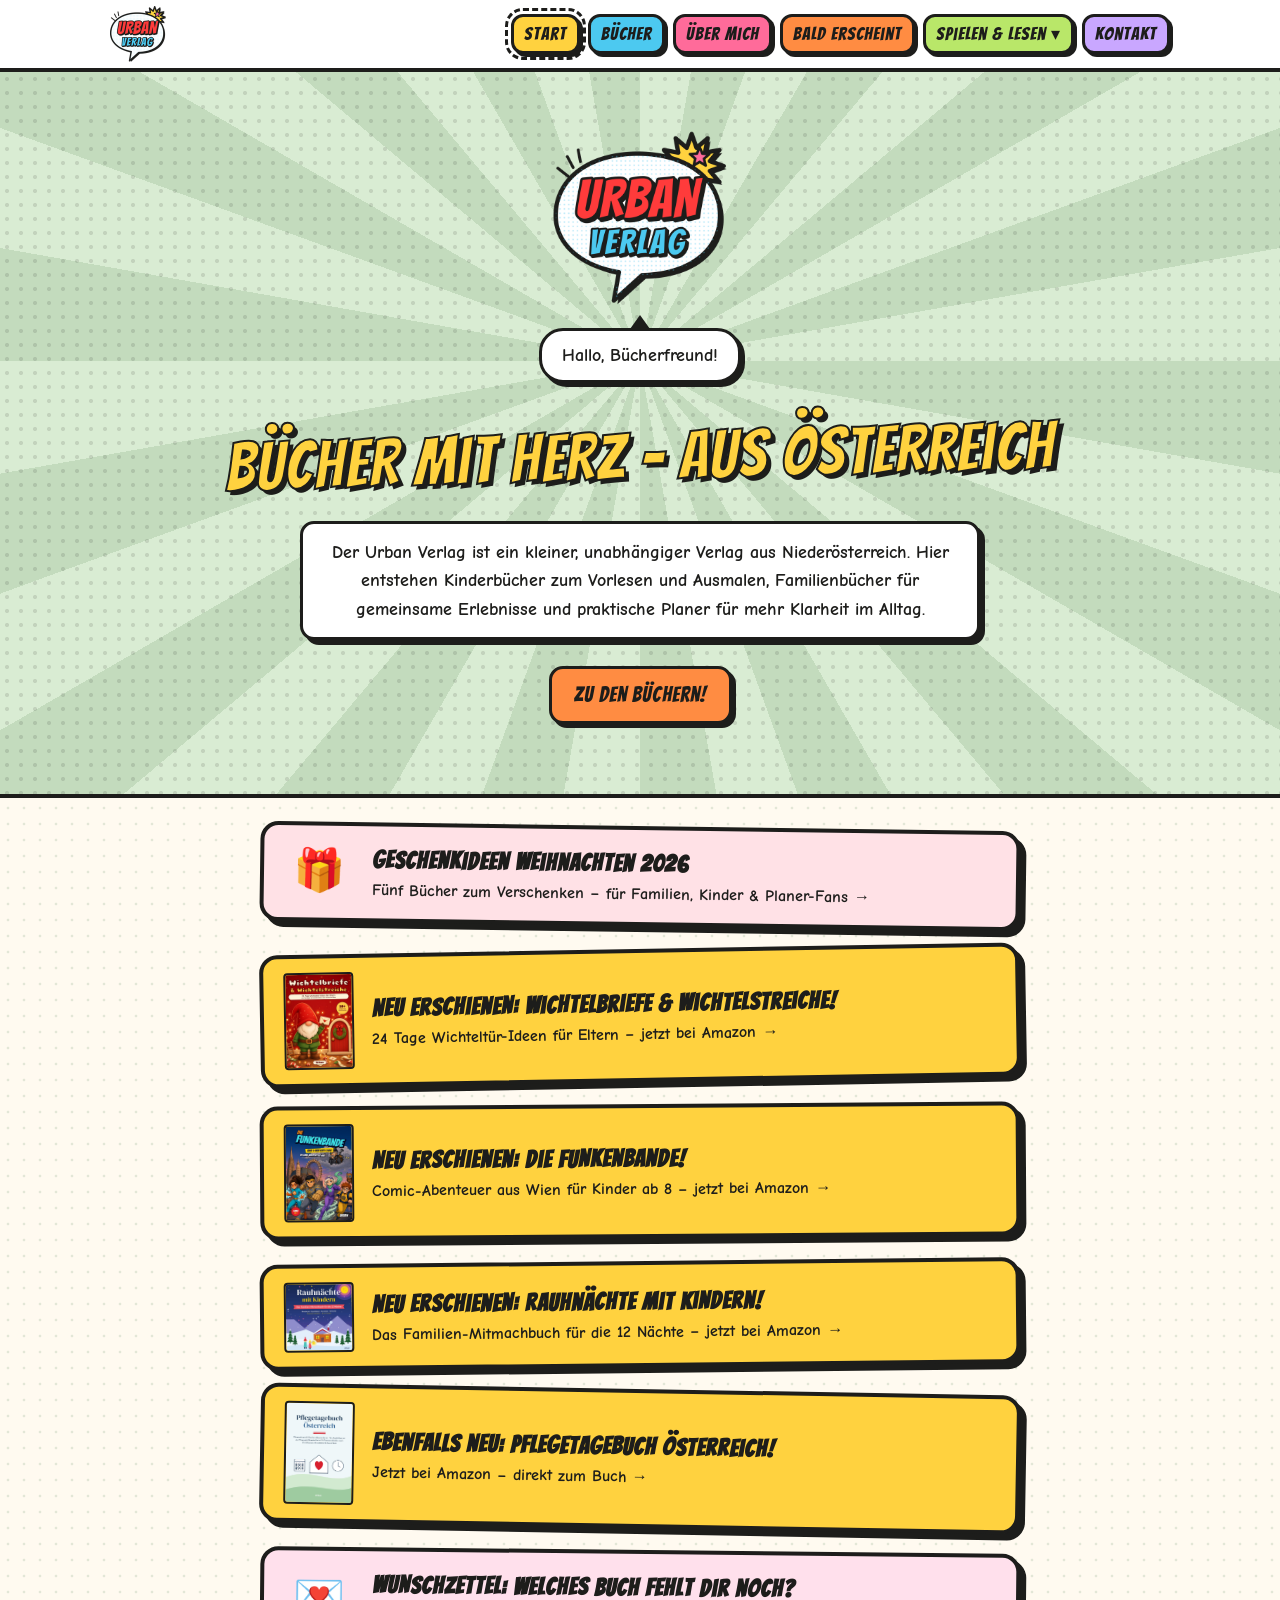
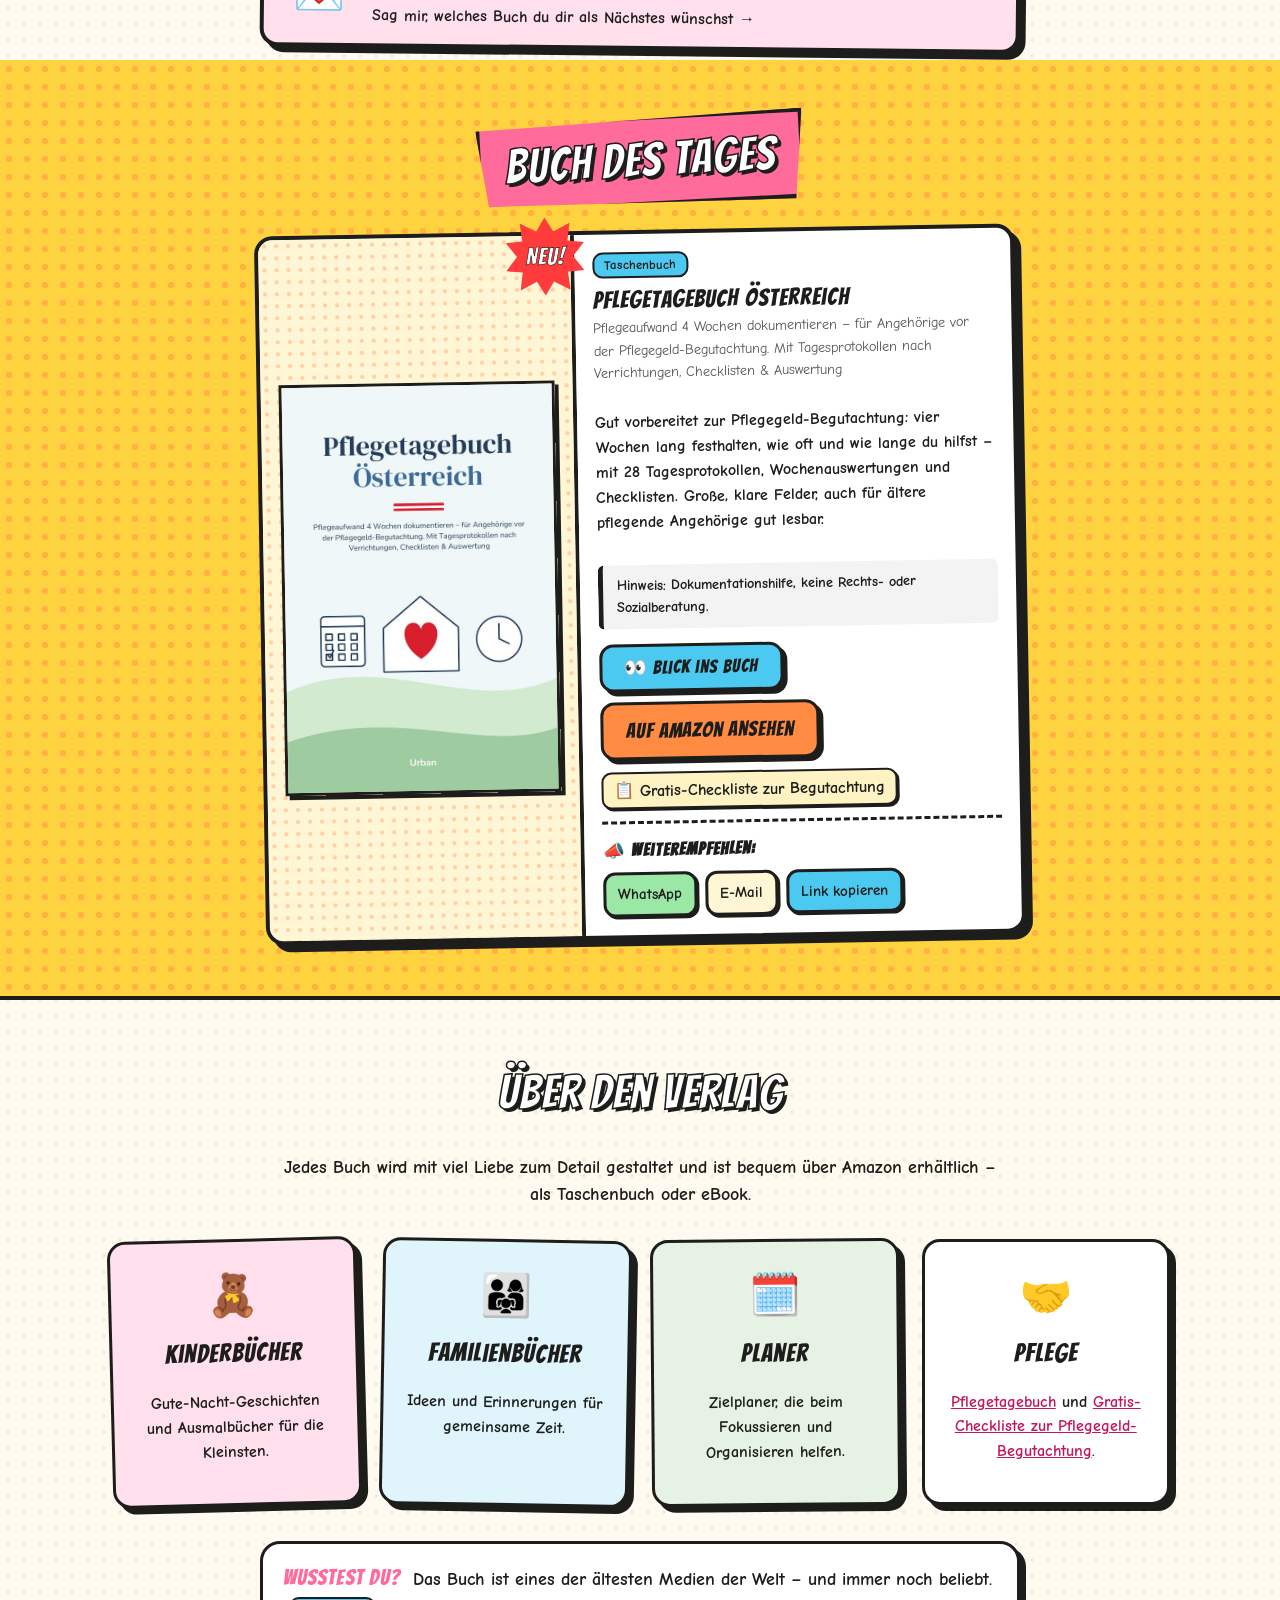
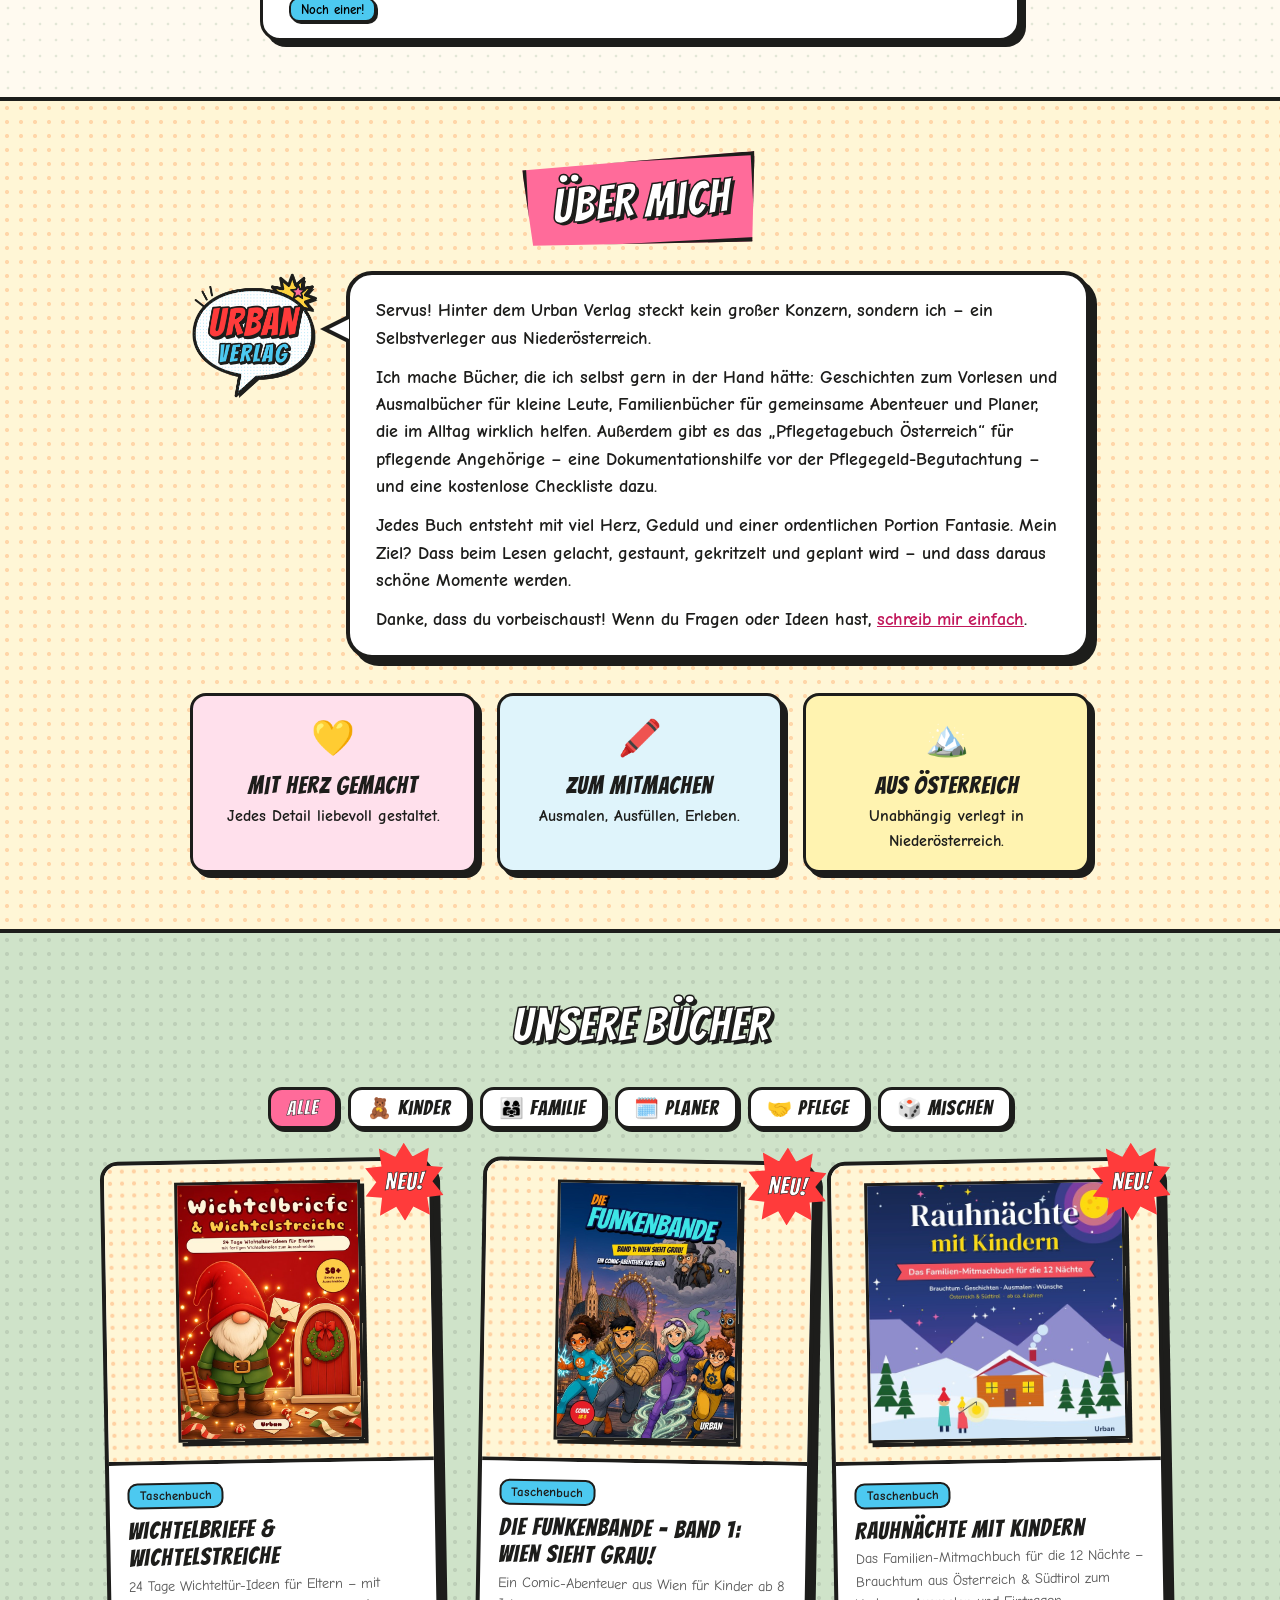
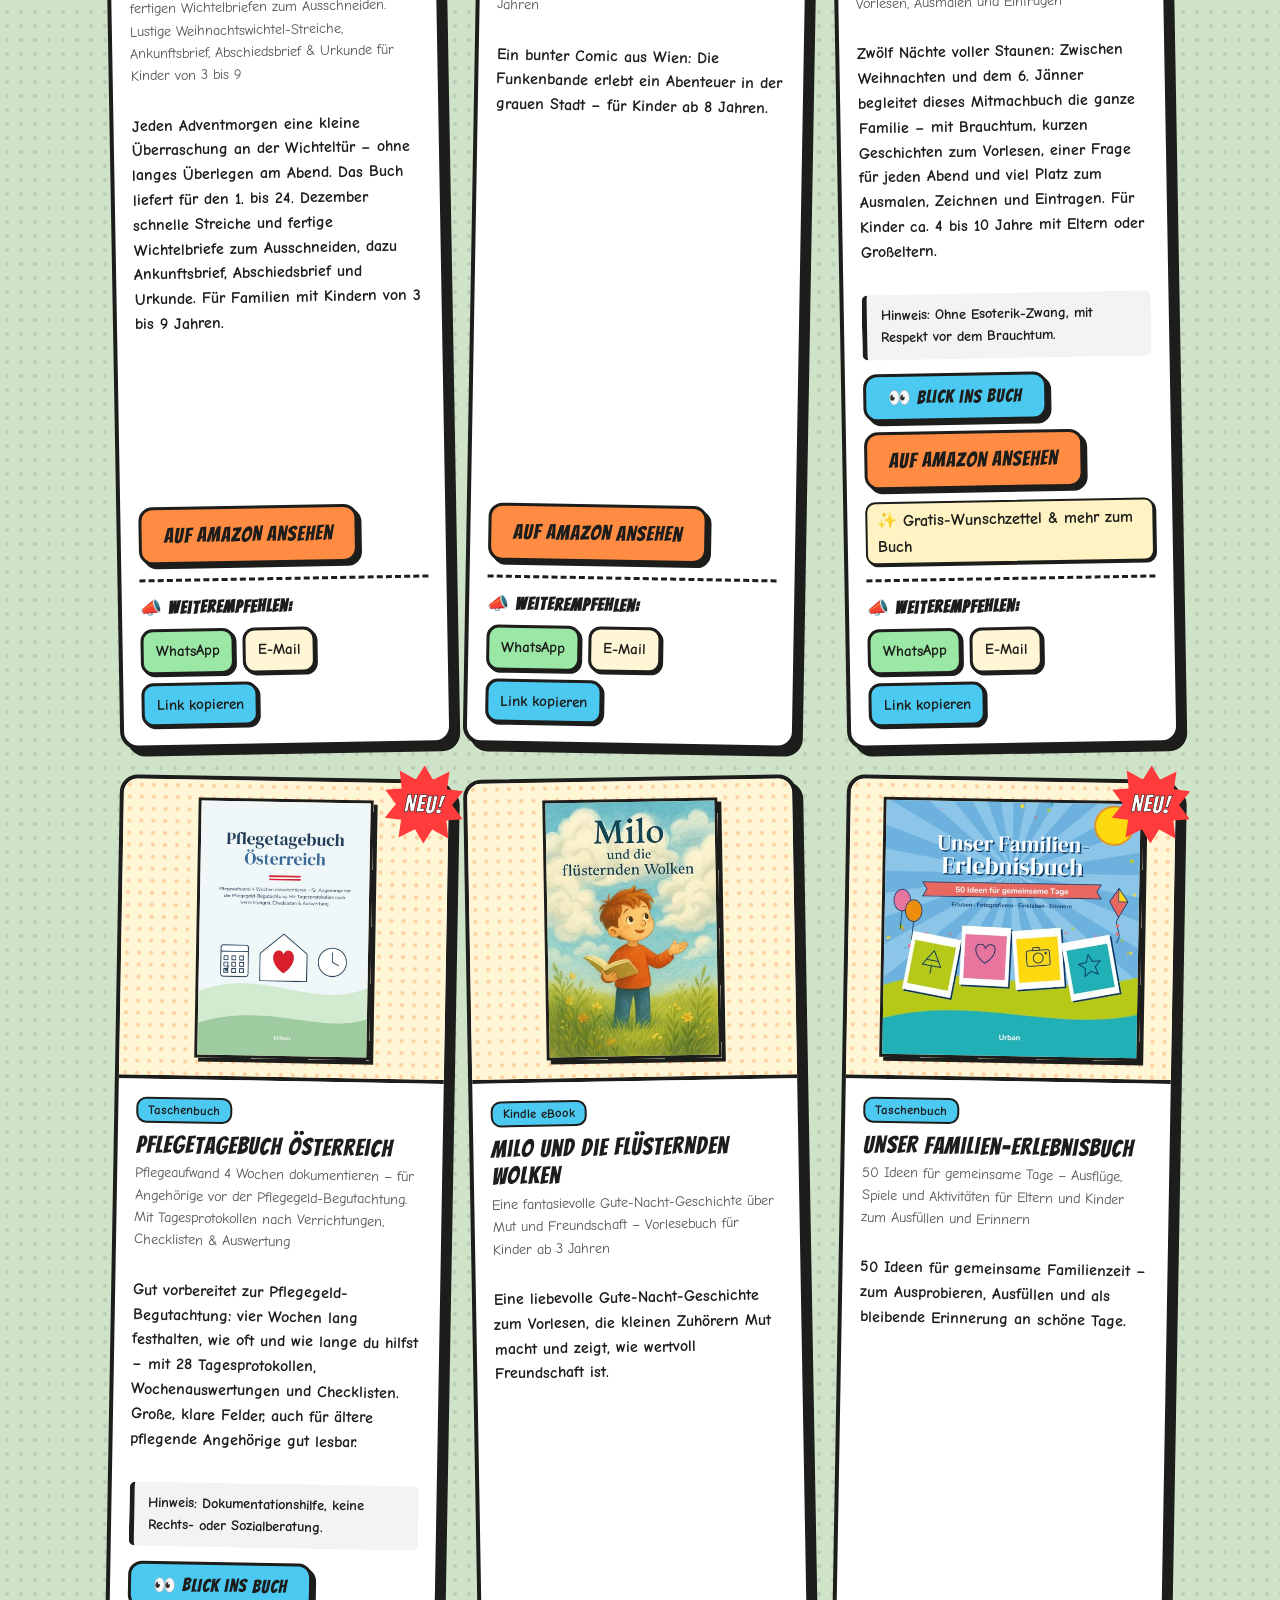
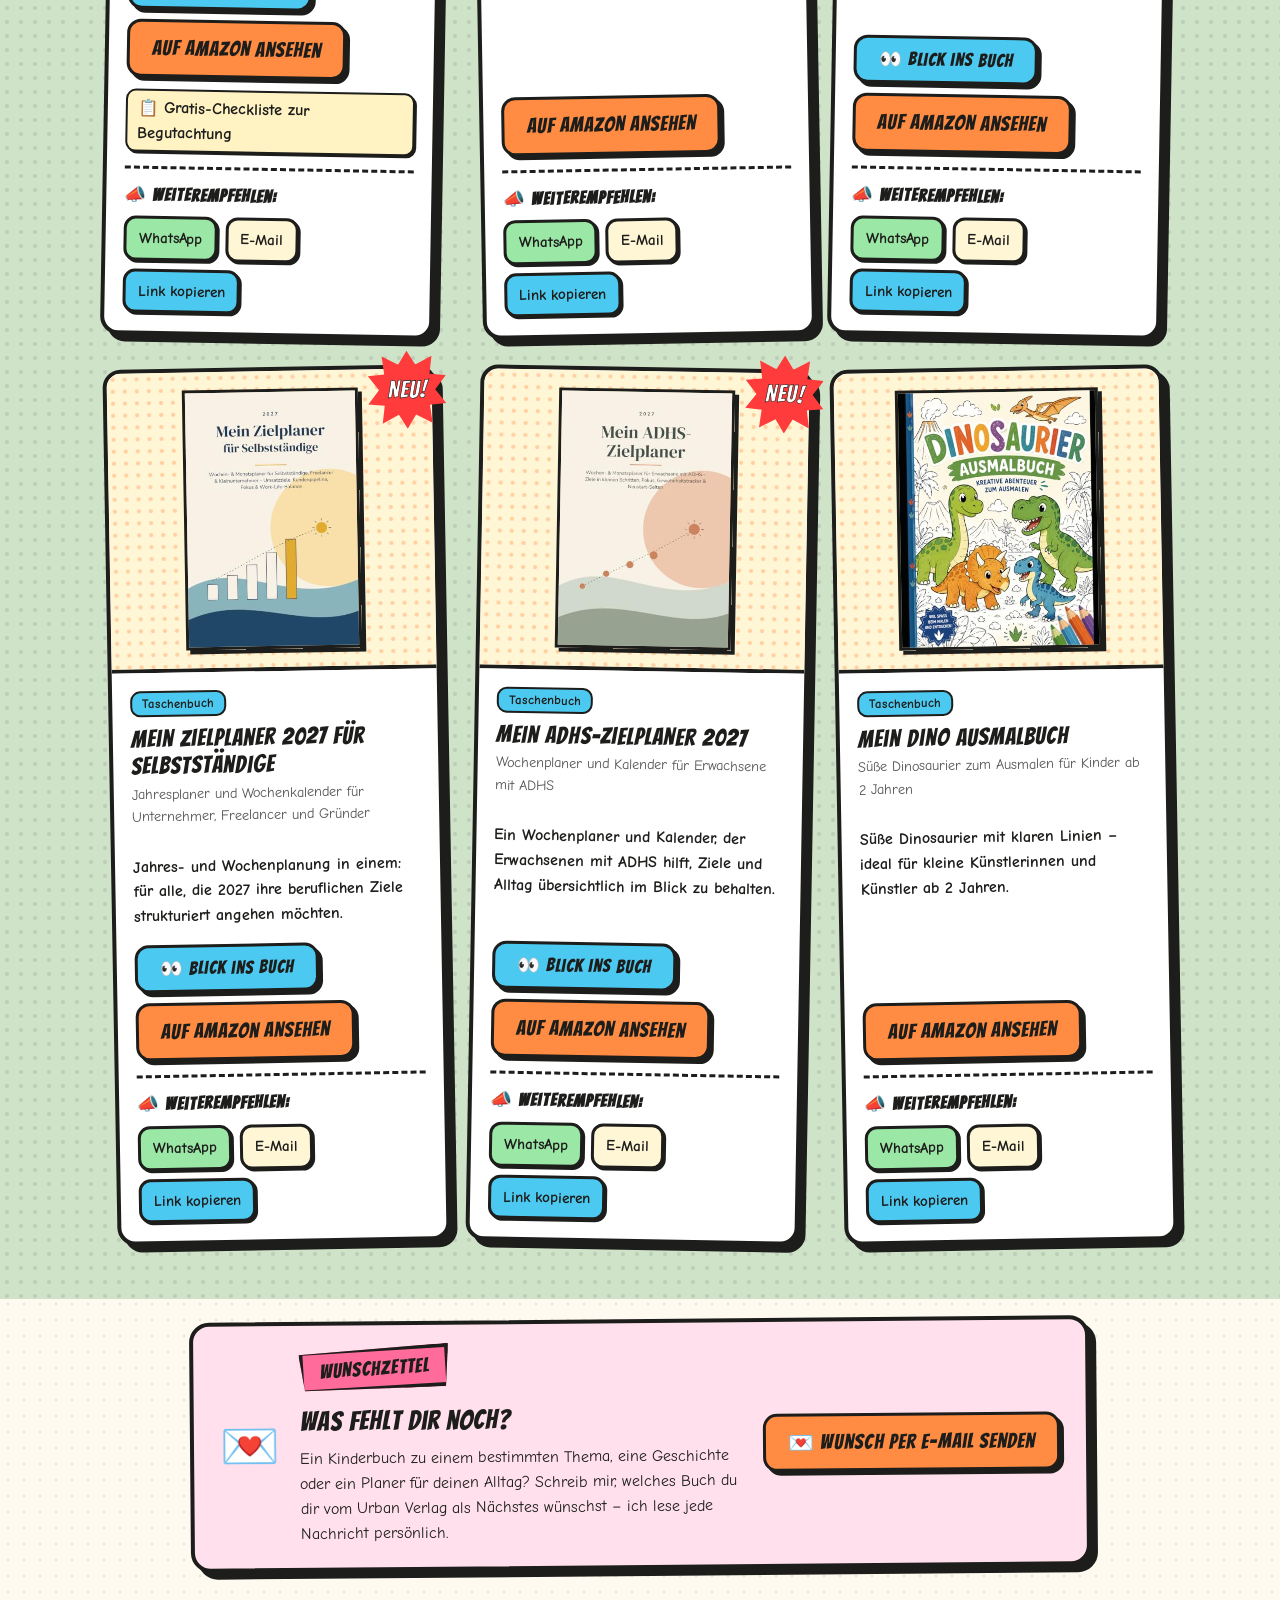
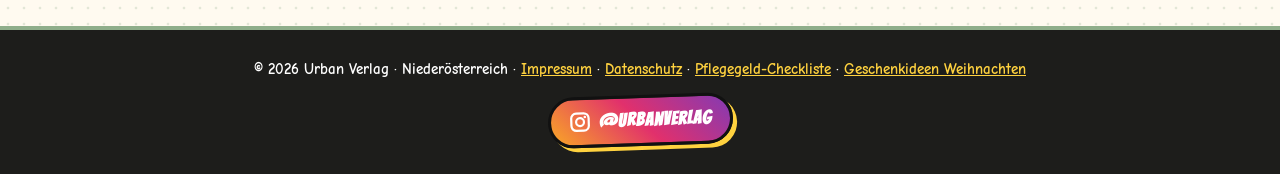
==== commit 9a0b9792: "Neu: Wichtelbriefe & Wichtelstreiche" ====
--- a/index.html
+++ b/index.html
@@ -1,9 +1,9 @@
-<!DOCTYPE html><html lang="de-AT"><head><meta charset="utf-8"><meta name="viewport" content="width=device-width,initial-scale=1"><title>Urban Verlag – Pflegetagebuch, Kinderbücher und Planer aus Österreich</title><meta name="description" content="Urban Verlag aus Niederösterreich: Die Funkenbande (Comic), Rauhnächte mit Kindern, Pflegetagebuch Österreich, Gute-Nacht-Geschichten und mehr – mit Links zu Amazon."><link rel="canonical" href="https://njrrrc6nn9-ux.github.io/urban-verlag/"><meta property="og:type" content="website"><meta property="og:site_name" content="Urban Verlag"><meta property="og:locale" content="de_AT"><meta property="og:title" content="Urban Verlag – Kinderbücher, Familienbücher & Zielplaner aus Österreich"><meta property="og:description" content="Urban Verlag aus Niederösterreich: Die Funkenbande (Comic), Rauhnächte mit Kindern, Pflegetagebuch Österreich, Gute-Nacht-Geschichten und mehr – mit Links zu Amazon."><meta property="og:url" content="https://njrrrc6nn9-ux.github.io/urban-verlag/"><meta property="og:image" content="https://njrrrc6nn9-ux.github.io/urban-verlag/logo-uv-512.png"><meta name="twitter:card" content="summary"><meta name="twitter:title" content="Urban Verlag – Kinderbücher, Familienbücher & Zielplaner aus Österreich"><meta name="twitter:description" content="Urban Verlag aus Niederösterreich: Die Funkenbande (Comic), Rauhnächte mit Kindern, Pflegetagebuch Österreich, Gute-Nacht-Geschichten und mehr – mit Links zu Amazon."><meta name="twitter:image" content="https://njrrrc6nn9-ux.github.io/urban-verlag/logo-uv-512.png"><script type="application/ld+json">{"@context": "https://schema.org", "@graph": [{"@type": "Organization", "@id": "https://njrrrc6nn9-ux.github.io/urban-verlag/#org", "name": "Urban Verlag", "url": "https://njrrrc6nn9-ux.github.io/urban-verlag/", "logo": "https://njrrrc6nn9-ux.github.io/urban-verlag/logo-uv-512.png", "sameAs": ["https://www.instagram.com/urbanverlag/"], "address": {"@type": "PostalAddress", "addressRegion": "Niederösterreich", "addressCountry": "AT"}}, {"@type": "Book", "name": "Die Funkenbande – Band 1: Wien sieht grau!", "url": "https://www.amazon.de/dp/B0HQGYQDVY", "image": "https://njrrrc6nn9-ux.github.io/urban-verlag/B0HQGYQDVY.jpg", "author": {"@type": "Organization", "name": "Urban Verlag"}, "publisher": {"@id": "https://njrrrc6nn9-ux.github.io/urban-verlag/#org"}, "inLanguage": "de", "isbn": "9798165441806", "numberOfPages": 36, "bookFormat": "https://schema.org/Paperback", "sameAs": "https://www.amazon.de/dp/B0HQGYQDVY"}, {"@type": "Book", "name": "Rauhnächte mit Kindern – Das Familien-Mitmachbuch für die 12 Nächte", "url": "https://www.amazon.de/dp/B0HNS5Y8FM", "image": "https://njrrrc6nn9-ux.github.io/urban-verlag/cover-rauhnaechte.jpg", "author": {"@type": "Organization", "name": "Urban Verlag"}, "publisher": {"@id": "https://njrrrc6nn9-ux.github.io/urban-verlag/#org"}, "inLanguage": "de", "isbn": "9798163365364", "numberOfPages": 110, "bookFormat": "https://schema.org/Paperback", "sameAs": "https://www.amazon.de/dp/B0HNS5Y8FM"}, {"@type": "Book", "name": "Pflegetagebuch Österreich", "url": "https://www.amazon.de/dp/B0HNFZFKXL", "image": "https://njrrrc6nn9-ux.github.io/urban-verlag/cover-pflegetagebuch.jpg", "author": {"@type": "Organization", "name": "Urban Verlag"}, "publisher": {"@id": "https://njrrrc6nn9-ux.github.io/urban-verlag/#org"}, "inLanguage": "de", "isbn": "9798163273829", "numberOfPages": 120, "bookFormat": "https://schema.org/Paperback", "sameAs": "https://www.amazon.de/dp/B0HNFZFKXL"}, {"@type": "Book", "name": "Milo und die flüsternden Wolken", "url": "https://www.amazon.de/dp/B0FQ48QYNH", "image": "https://njrrrc6nn9-ux.github.io/urban-verlag/B0FQ48QYNH.jpg", "author": {"@type": "Organization", "name": "Urban Verlag"}, "publisher": {"@id": "https://njrrrc6nn9-ux.github.io/urban-verlag/#org"}, "inLanguage": "de", "bookFormat": "https://schema.org/EBook", "sameAs": "https://www.amazon.de/dp/B0FQ48QYNH"}, {"@type": "Book", "name": "Unser Familien-Erlebnisbuch", "url": "https://www.amazon.de/dp/B0HMNW57FQ", "image": "https://njrrrc6nn9-ux.github.io/urban-verlag/B0HMNW57FQ.jpg", "author": {"@type": "Organization", "name": "Urban Verlag"}, "publisher": {"@id": "https://njrrrc6nn9-ux.github.io/urban-verlag/#org"}, "inLanguage": "de", "bookFormat": "https://schema.org/Paperback", "sameAs": "https://www.amazon.de/dp/B0HMNW57FQ"}, {"@type": "Book", "name": "Mein Zielplaner 2027 für Selbstständige", "url": "https://www.amazon.de/dp/B0HMNTGHZL", "image": "https://njrrrc6nn9-ux.github.io/urban-verlag/B0HMNTGHZL.jpg", "author": {"@type": "Organization", "name": "Urban Verlag"}, "publisher": {"@id": "https://njrrrc6nn9-ux.github.io/urban-verlag/#org"}, "inLanguage": "de", "bookFormat": "https://schema.org/Paperback", "sameAs": "https://www.amazon.de/dp/B0HMNTGHZL"}, {"@type": "Book", "name": "Mein ADHS-Zielplaner 2027", "url": "https://www.amazon.de/dp/B0HMM38P48", "image": "https://njrrrc6nn9-ux.github.io/urban-verlag/B0HMM38P48.jpg", "author": {"@type": "Organization", "name": "Urban Verlag"}, "publisher": {"@id": "https://njrrrc6nn9-ux.github.io/urban-verlag/#org"}, "inLanguage": "de", "bookFormat": "https://schema.org/Paperback", "sameAs": "https://www.amazon.de/dp/B0HMM38P48"}, {"@type": "Book", "name": "Mein Dino Ausmalbuch", "url": "https://www.amazon.de/dp/B0H2GQJDFB", "image": "https://njrrrc6nn9-ux.github.io/urban-verlag/B0H2GQJDFB.jpg", "author": {"@type": "Organization", "name": "Urban Verlag"}, "publisher": {"@id": "https://njrrrc6nn9-ux.github.io/urban-verlag/#org"}, "inLanguage": "de", "bookFormat": "https://schema.org/Paperback", "sameAs": "https://www.amazon.de/dp/B0H2GQJDFB"}]}</script><link rel="icon" type="image/png" sizes="64x64" href="favicon-uv.png"><link rel="icon" type="image/png" sizes="32x32" href="favicon-uv-32.png"><link rel="apple-touch-icon" href="logo-uv-512.png"><link rel="stylesheet" href="style.css?v=13"><style>.card-link{margin:12px 0 0;font-size:1.02rem}.card-link a{color:var(--ink);background:#fff3c4;border:2px solid var(--ink);border-radius:10px;padding:4px 10px;display:inline-block;text-decoration:none;box-shadow:2px 2px 0 var(--ink)}.card-link a:hover{background:var(--sun)}</style></head><body><header><div class="wrap"><nav><a class="logo" href="index.html"><img src="logo-uv.png" alt="Urban Verlag" width="56" height="56" style="height:56px;width:56px;display:block"></a><input type="checkbox" id="menu" class="menu-toggle" aria-label="Menü öffnen"><label for="menu" class="burger"><i></i> Menü</label><ul><li><a href="index.html" class="on" aria-current="page">Start</a></li><li><a href="index.html#buecher">Bücher</a></li><li><a href="index.html#ueber">Über mich</a></li><li><a href="bald.html">Bald erscheint</a></li><li class="dd"><details><summary>Spielen &amp; Lesen</summary><div class="dd-panel"><a href="spiele.html">🎮 Minispiele</a><a href="geschichte.html">🌙 Vorlesegeschichte</a><a href="ideen.html">💡 Ideen</a><a href="ausmalbilder.html">🖍️ Ausmalbilder</a><a href="planer-vorlage.html">🗓️ Gratis-Planerseite</a><a href="rauhnaechte.html">✨ Rauhnächte-Wunschzettel</a><a href="geschenkideen-weihnachten.html">🎁 Geschenkideen</a></div></details></li><li><a href="kontakt.html">Kontakt</a></li></ul></nav></div></header>
-<section class="hero"><div class="wrap"><img class="hero-logo" src="logo-uv-512.png" alt="Urban Verlag" width="180" height="180" style="width:180px;height:180px;display:block;margin:0 auto 20px"><div class="bubble" id="greet">Servus und herzlich willkommen!</div><h1>Bücher mit Herz – aus Österreich</h1><p>Der Urban Verlag ist ein kleiner, unabhängiger Verlag aus Niederösterreich. Hier entstehen Kinderbücher zum Vorlesen und Ausmalen, Familienbücher für gemeinsame Erlebnisse und praktische Planer für mehr Klarheit im Alltag.</p><a class="btn" href="#buecher">Zu den Büchern!</a></div></section><section style="padding:28px 0 10px"><div class="wrap"><a class="soon-teaser gx-teaser" href="geschenkideen-weihnachten.html" style="margin-bottom:22px;transform:rotate(.8deg);background:#ffe1e6"><span class="tz-ico" aria-hidden="true">🎁</span><span><b>Geschenkideen Weihnachten 2026</b>Fünf Bücher zum Verschenken – für Familien, Kinder &amp; Planer-Fans →</span></a><a class="soon-teaser" href="#funkenbande"><img src="B0HQGYQDVY.jpg" alt="" width="70" height="70"><span><b>Neu erschienen: Die Funkenbande!</b>Comic-Abenteuer aus Wien für Kinder ab 8 – jetzt bei Amazon →</span></a><a class="soon-teaser" href="#rauhnaechte" style="margin-top:22px;transform:rotate(-.6deg)"><img src="cover-rauhnaechte.jpg" alt="" width="70" height="70"><span><b>Neu erschienen: Rauhnächte mit Kindern!</b>Das Familien-Mitmachbuch für die 12 Nächte – jetzt bei Amazon →</span></a><a class="soon-teaser" href="#buecher" style="margin-top:22px;transform:rotate(1deg)"><img src="cover-pflegetagebuch.jpg" alt="" width="70"><span><b>Ebenfalls neu: Pflegetagebuch Österreich!</b>Jetzt bei Amazon – direkt zum Buch →</span></a><a class="soon-teaser wish-teaser" href="#wunschzettel" style="margin-top:22px"><span class="tz-ico" aria-hidden="true">💌</span><span><b>Wunschzettel: Welches Buch fehlt dir noch?</b>Sag mir, welches Buch du dir als Nächstes wünschst →</span></a></div></section>
+<!DOCTYPE html><html lang="de-AT"><head><meta charset="utf-8"><meta name="viewport" content="width=device-width,initial-scale=1"><title>Urban Verlag – Pflegetagebuch, Kinderbücher und Planer aus Österreich</title><meta name="description" content="Urban Verlag aus Niederösterreich: Die Funkenbande (Comic), Rauhnächte mit Kindern, Pflegetagebuch Österreich, Gute-Nacht-Geschichten und mehr – mit Links zu Amazon."><link rel="canonical" href="https://njrrrc6nn9-ux.github.io/urban-verlag/"><meta property="og:type" content="website"><meta property="og:site_name" content="Urban Verlag"><meta property="og:locale" content="de_AT"><meta property="og:title" content="Urban Verlag – Kinderbücher, Familienbücher & Zielplaner aus Österreich"><meta property="og:description" content="Urban Verlag aus Niederösterreich: Die Funkenbande (Comic), Rauhnächte mit Kindern, Pflegetagebuch Österreich, Gute-Nacht-Geschichten und mehr – mit Links zu Amazon."><meta property="og:url" content="https://njrrrc6nn9-ux.github.io/urban-verlag/"><meta property="og:image" content="https://njrrrc6nn9-ux.github.io/urban-verlag/logo-uv-512.png"><meta name="twitter:card" content="summary"><meta name="twitter:title" content="Urban Verlag – Kinderbücher, Familienbücher & Zielplaner aus Österreich"><meta name="twitter:description" content="Urban Verlag aus Niederösterreich: Die Funkenbande (Comic), Rauhnächte mit Kindern, Pflegetagebuch Österreich, Gute-Nacht-Geschichten und mehr – mit Links zu Amazon."><meta name="twitter:image" content="https://njrrrc6nn9-ux.github.io/urban-verlag/logo-uv-512.png"><script type="application/ld+json">{"@context": "https://schema.org", "@graph": [{"@type": "Organization", "@id": "https://njrrrc6nn9-ux.github.io/urban-verlag/#org", "name": "Urban Verlag", "url": "https://njrrrc6nn9-ux.github.io/urban-verlag/", "logo": "https://njrrrc6nn9-ux.github.io/urban-verlag/logo-uv-512.png", "sameAs": ["https://www.instagram.com/urbanverlag/"], "address": {"@type": "PostalAddress", "addressRegion": "Niederösterreich", "addressCountry": "AT"}}, {"@type": "Book", "name": "Wichtelbriefe & Wichtelstreiche", "url": "https://www.amazon.de/dp/B0HS65G9B3", "image": "https://njrrrc6nn9-ux.github.io/urban-verlag/B0HS65G9B3.jpg", "author": {"@type": "Organization", "name": "Urban Verlag"}, "publisher": {"@id": "https://njrrrc6nn9-ux.github.io/urban-verlag/#org"}, "inLanguage": "de", "isbn": "9798143905986", "numberOfPages": 102, "bookFormat": "https://schema.org/Paperback", "sameAs": "https://www.amazon.de/dp/B0HS65G9B3"}, {"@type": "Book", "name": "Die Funkenbande – Band 1: Wien sieht grau!", "url": "https://www.amazon.de/dp/B0HQGYQDVY", "image": "https://njrrrc6nn9-ux.github.io/urban-verlag/B0HQGYQDVY.jpg", "author": {"@type": "Organization", "name": "Urban Verlag"}, "publisher": {"@id": "https://njrrrc6nn9-ux.github.io/urban-verlag/#org"}, "inLanguage": "de", "isbn": "9798165441806", "numberOfPages": 36, "bookFormat": "https://schema.org/Paperback", "sameAs": "https://www.amazon.de/dp/B0HQGYQDVY"}, {"@type": "Book", "name": "Rauhnächte mit Kindern – Das Familien-Mitmachbuch für die 12 Nächte", "url": "https://www.amazon.de/dp/B0HNS5Y8FM", "image": "https://njrrrc6nn9-ux.github.io/urban-verlag/cover-rauhnaechte.jpg", "author": {"@type": "Organization", "name": "Urban Verlag"}, "publisher": {"@id": "https://njrrrc6nn9-ux.github.io/urban-verlag/#org"}, "inLanguage": "de", "isbn": "9798163365364", "numberOfPages": 110, "bookFormat": "https://schema.org/Paperback", "sameAs": "https://www.amazon.de/dp/B0HNS5Y8FM"}, {"@type": "Book", "name": "Pflegetagebuch Österreich", "url": "https://www.amazon.de/dp/B0HNFZFKXL", "image": "https://njrrrc6nn9-ux.github.io/urban-verlag/cover-pflegetagebuch.jpg", "author": {"@type": "Organization", "name": "Urban Verlag"}, "publisher": {"@id": "https://njrrrc6nn9-ux.github.io/urban-verlag/#org"}, "inLanguage": "de", "isbn": "9798163273829", "numberOfPages": 120, "bookFormat": "https://schema.org/Paperback", "sameAs": "https://www.amazon.de/dp/B0HNFZFKXL"}, {"@type": "Book", "name": "Milo und die flüsternden Wolken", "url": "https://www.amazon.de/dp/B0FQ48QYNH", "image": "https://njrrrc6nn9-ux.github.io/urban-verlag/B0FQ48QYNH.jpg", "author": {"@type": "Organization", "name": "Urban Verlag"}, "publisher": {"@id": "https://njrrrc6nn9-ux.github.io/urban-verlag/#org"}, "inLanguage": "de", "bookFormat": "https://schema.org/EBook", "sameAs": "https://www.amazon.de/dp/B0FQ48QYNH"}, {"@type": "Book", "name": "Unser Familien-Erlebnisbuch", "url": "https://www.amazon.de/dp/B0HMNW57FQ", "image": "https://njrrrc6nn9-ux.github.io/urban-verlag/B0HMNW57FQ.jpg", "author": {"@type": "Organization", "name": "Urban Verlag"}, "publisher": {"@id": "https://njrrrc6nn9-ux.github.io/urban-verlag/#org"}, "inLanguage": "de", "bookFormat": "https://schema.org/Paperback", "sameAs": "https://www.amazon.de/dp/B0HMNW57FQ"}, {"@type": "Book", "name": "Mein Zielplaner 2027 für Selbstständige", "url": "https://www.amazon.de/dp/B0HMNTGHZL", "image": "https://njrrrc6nn9-ux.github.io/urban-verlag/B0HMNTGHZL.jpg", "author": {"@type": "Organization", "name": "Urban Verlag"}, "publisher": {"@id": "https://njrrrc6nn9-ux.github.io/urban-verlag/#org"}, "inLanguage": "de", "bookFormat": "https://schema.org/Paperback", "sameAs": "https://www.amazon.de/dp/B0HMNTGHZL"}, {"@type": "Book", "name": "Mein ADHS-Zielplaner 2027", "url": "https://www.amazon.de/dp/B0HMM38P48", "image": "https://njrrrc6nn9-ux.github.io/urban-verlag/B0HMM38P48.jpg", "author": {"@type": "Organization", "name": "Urban Verlag"}, "publisher": {"@id": "https://njrrrc6nn9-ux.github.io/urban-verlag/#org"}, "inLanguage": "de", "bookFormat": "https://schema.org/Paperback", "sameAs": "https://www.amazon.de/dp/B0HMM38P48"}, {"@type": "Book", "name": "Mein Dino Ausmalbuch", "url": "https://www.amazon.de/dp/B0H2GQJDFB", "image": "https://njrrrc6nn9-ux.github.io/urban-verlag/B0H2GQJDFB.jpg", "author": {"@type": "Organization", "name": "Urban Verlag"}, "publisher": {"@id": "https://njrrrc6nn9-ux.github.io/urban-verlag/#org"}, "inLanguage": "de", "bookFormat": "https://schema.org/Paperback", "sameAs": "https://www.amazon.de/dp/B0H2GQJDFB"}]}</script><link rel="icon" type="image/png" sizes="64x64" href="favicon-uv.png"><link rel="icon" type="image/png" sizes="32x32" href="favicon-uv-32.png"><link rel="apple-touch-icon" href="logo-uv-512.png"><link rel="stylesheet" href="style.css?v=13"><style>.card-link{margin:12px 0 0;font-size:1.02rem}.card-link a{color:var(--ink);background:#fff3c4;border:2px solid var(--ink);border-radius:10px;padding:4px 10px;display:inline-block;text-decoration:none;box-shadow:2px 2px 0 var(--ink)}.card-link a:hover{background:var(--sun)}</style></head><body><header><div class="wrap"><nav><a class="logo" href="index.html"><img src="logo-uv.png" alt="Urban Verlag" width="56" height="56" style="height:56px;width:56px;display:block"></a><input type="checkbox" id="menu" class="menu-toggle" aria-label="Menü öffnen"><label for="menu" class="burger"><i></i> Menü</label><ul><li><a href="index.html" class="on" aria-current="page">Start</a></li><li><a href="index.html#buecher">Bücher</a></li><li><a href="index.html#ueber">Über mich</a></li><li><a href="bald.html">Bald erscheint</a></li><li class="dd"><details><summary>Spielen &amp; Lesen</summary><div class="dd-panel"><a href="spiele.html">🎮 Minispiele</a><a href="geschichte.html">🌙 Vorlesegeschichte</a><a href="ideen.html">💡 Ideen</a><a href="ausmalbilder.html">🖍️ Ausmalbilder</a><a href="planer-vorlage.html">🗓️ Gratis-Planerseite</a><a href="rauhnaechte.html">✨ Rauhnächte-Wunschzettel</a><a href="geschenkideen-weihnachten.html">🎁 Geschenkideen</a></div></details></li><li><a href="kontakt.html">Kontakt</a></li></ul></nav></div></header>
+<section class="hero"><div class="wrap"><img class="hero-logo" src="logo-uv-512.png" alt="Urban Verlag" width="180" height="180" style="width:180px;height:180px;display:block;margin:0 auto 20px"><div class="bubble" id="greet">Servus und herzlich willkommen!</div><h1>Bücher mit Herz – aus Österreich</h1><p>Der Urban Verlag ist ein kleiner, unabhängiger Verlag aus Niederösterreich. Hier entstehen Kinderbücher zum Vorlesen und Ausmalen, Familienbücher für gemeinsame Erlebnisse und praktische Planer für mehr Klarheit im Alltag.</p><a class="btn" href="#buecher">Zu den Büchern!</a></div></section><section style="padding:28px 0 10px"><div class="wrap"><a class="soon-teaser gx-teaser" href="geschenkideen-weihnachten.html" style="margin-bottom:22px;transform:rotate(.8deg);background:#ffe1e6"><span class="tz-ico" aria-hidden="true">🎁</span><span><b>Geschenkideen Weihnachten 2026</b>Fünf Bücher zum Verschenken – für Familien, Kinder &amp; Planer-Fans →</span></a><a class="soon-teaser" href="#wichtelbriefe"><img src="B0HS65G9B3.jpg" alt="" width="70" height="70"><span><b>Neu erschienen: Wichtelbriefe &amp; Wichtelstreiche!</b>24 Tage Wichteltür-Ideen für Eltern – jetzt bei Amazon →</span></a><a class="soon-teaser" href="#funkenbande" style="margin-top:22px;transform:rotate(-.4deg)"><img src="B0HQGYQDVY.jpg" alt="" width="70" height="70"><span><b>Neu erschienen: Die Funkenbande!</b>Comic-Abenteuer aus Wien für Kinder ab 8 – jetzt bei Amazon →</span></a><a class="soon-teaser" href="#rauhnaechte" style="margin-top:22px;transform:rotate(-.6deg)"><img src="cover-rauhnaechte.jpg" alt="" width="70" height="70"><span><b>Neu erschienen: Rauhnächte mit Kindern!</b>Das Familien-Mitmachbuch für die 12 Nächte – jetzt bei Amazon →</span></a><a class="soon-teaser" href="#buecher" style="margin-top:22px;transform:rotate(1deg)"><img src="cover-pflegetagebuch.jpg" alt="" width="70"><span><b>Ebenfalls neu: Pflegetagebuch Österreich!</b>Jetzt bei Amazon – direkt zum Buch →</span></a><a class="soon-teaser wish-teaser" href="#wunschzettel" style="margin-top:22px"><span class="tz-ico" aria-hidden="true">💌</span><span><b>Wunschzettel: Welches Buch fehlt dir noch?</b>Sag mir, welches Buch du dir als Nächstes wünschst →</span></a></div></section>
 <section id="spotlight"><div class="wrap"><h2><span class="pow">Buch des Tages</span></h2><div class="spot" id="spot"></div></div></section>
 <section id="verlag"><div class="wrap"><h2>Über den Verlag</h2><p class="lead">Jedes Buch wird mit viel Liebe zum Detail gestaltet und ist bequem über Amazon erhältlich – als Taschenbuch oder eBook.</p><div class="cats"><div class="cat c1"><span>🧸</span><h3>Kinderbücher</h3><p>Gute-Nacht-Geschichten und Ausmalbücher für die Kleinsten.</p></div><div class="cat c2"><span>👨‍👩‍👧</span><h3>Familienbücher</h3><p>Ideen und Erinnerungen für gemeinsame Zeit.</p></div><div class="cat c3"><span>🗓️</span><h3>Planer</h3><p>Zielplaner, die beim Fokussieren und Organisieren helfen.</p></div><div class="cat c4"><span>🤝</span><h3>Pflege</h3><p><a href="#pflegetagebuch">Pflegetagebuch</a> und <a href="pflegegeld-checkliste.html">Gratis-Checkliste zur Pflegegeld-Begutachtung</a>.</p></div></div>
 <div class="fact"><b>Wusstest du?</b> <span id="fact"></span> <button id="nextfact" type="button">Noch einer!</button></div></div></section>
-<section id="ueber"><div class="wrap"><h2><span class="pow">Über mich</span></h2><div class="about"><img class="mu" src="logo-uv-512.png" alt="Logo Urban Verlag" width="130" height="130"><div class="say"><p><b>Servus!</b> Hinter dem Urban Verlag steckt kein großer Konzern, sondern ich – ein Selbstverleger aus Niederösterreich.</p><p>Ich mache Bücher, die ich selbst gern in der Hand hätte: Geschichten zum Vorlesen und Ausmalbücher für kleine Leute, Familienbücher für gemeinsame Abenteuer und Planer, die im Alltag wirklich helfen. Außerdem gibt es das „Pflegetagebuch Österreich“ für pflegende Angehörige – eine Dokumentationshilfe vor der Pflegegeld-Begutachtung – und eine kostenlose Checkliste dazu.</p><p>Jedes Buch entsteht mit viel Herz, Geduld und einer ordentlichen Portion Fantasie. Mein Ziel? Dass beim Lesen gelacht, gestaunt, gekritzelt und geplant wird – und dass daraus schöne Momente werden.</p><p>Danke, dass du vorbeischaust! Wenn du Fragen oder Ideen hast, <a href="kontakt.html">schreib mir einfach</a>.</p></div></div><div class="values"><div><span>💛</span><b>Mit Herz gemacht</b>Jedes Detail liebevoll gestaltet.</div><div><span>🖍️</span><b>Zum Mitmachen</b>Ausmalen, Ausfüllen, Erleben.</div><div><span>🏔️</span><b>Aus Österreich</b>Unabhängig verlegt in Niederösterreich.</div></div></div></section><section id="buecher"><div class="wrap"><h2>Unsere Bücher</h2><div class="filters"><button class="on" data-f="all">Alle</button><button data-f="kinder">🧸 Kinder</button><button data-f="familie">👨‍👩‍👧 Familie</button><button data-f="planer">🗓️ Planer</button><button data-f="pflege">🤝 Pflege</button><button data-f="shuffle">🎲 Mischen</button></div><div class="grid" id="grid"><article class="book" id="funkenbande" style="scroll-margin-top:90px" data-cat="kinder" data-asin="B0HQGYQDVY"><div class="cover"><span class="burst">NEU!</span><img src="B0HQGYQDVY.jpg" alt="Cover: Die Funkenbande – Band 1: Wien sieht grau!"></div><div class="info"><span class="tag">Taschenbuch</span><h3>Die Funkenbande – Band 1: Wien sieht grau!</h3><p class="sub">Ein Comic-Abenteuer aus Wien für Kinder ab 8 Jahren</p><p class="desc">Ein bunter Comic aus Wien: Die Funkenbande erlebt ein Abenteuer in der grauen Stadt – für Kinder ab 8 Jahren.</p><a class="btn" href="https://www.amazon.de/dp/B0HQGYQDVY" target="_blank" rel="noopener">Auf Amazon ansehen</a><div class="share"><span class="share-l">📣 Weiterempfehlen:</span><a class="sh sh-wa" href="https://wa.me/?text=Schau%20mal%2C%20das%20Buch%20%E2%80%9EDie%20Funkenbande%20%E2%80%93%20Band%201%3A%20Wien%20sieht%20grau%21%E2%80%9C%20vom%20Urban%20Verlag%3A%20https%3A%2F%2Fwww.amazon.de%2Fdp%2FB0HQGYQDVY" target="_blank" rel="noopener noreferrer" aria-label="„Die Funkenbande – Band 1: Wien sieht grau!“ per WhatsApp teilen (öffnet in neuem Tab)">WhatsApp</a><a class="sh" href="mailto:?subject=Buchtipp%3A%20Die%20Funkenbande%20%E2%80%93%20Band%201%3A%20Wien%20sieht%20grau%21&amp;body=Schau%20mal%2C%20das%20Buch%20%E2%80%9EDie%20Funkenbande%20%E2%80%93%20Band%201%3A%20Wien%20sieht%20grau%21%E2%80%9C%20vom%20Urban%20Verlag%3A%20https%3A%2F%2Fwww.amazon.de%2Fdp%2FB0HQGYQDVY" aria-label="„Die Funkenbande – Band 1: Wien sieht grau!“ per E-Mail teilen">E-Mail</a><button type="button" class="sh sh-copy" data-copy="Schau mal, das Buch „Die Funkenbande – Band 1: Wien sieht grau!“ vom Urban Verlag: https://www.amazon.de/dp/B0HQGYQDVY" aria-label="Empfehlung für „Die Funkenbande – Band 1: Wien sieht grau!“ kopieren">Link kopieren</button></div></div></article><article class="book" id="rauhnaechte" style="scroll-margin-top:90px" data-cat="familie kinder" data-asin="B0HNS5Y8FM"><div class="cover"><span class="burst">NEU!</span><img src="cover-rauhnaechte.jpg" alt="Cover: Rauhnächte mit Kindern – Das Familien-Mitmachbuch für die 12 Nächte"></div><div class="info"><span class="tag">Taschenbuch</span><h3>Rauhnächte mit Kindern</h3><p class="sub">Das Familien-Mitmachbuch für die 12 Nächte – Brauchtum aus Österreich &amp; Südtirol zum Vorlesen, Ausmalen und Eintragen</p><p class="desc">Zwölf Nächte voller Staunen: Zwischen Weihnachten und dem 6. Jänner begleitet dieses Mitmachbuch die ganze Familie – mit Brauchtum, kurzen Geschichten zum Vorlesen, einer Frage für jeden Abend und viel Platz zum Ausmalen, Zeichnen und Eintragen. Für Kinder ca. 4 bis 10 Jahre mit Eltern oder Großeltern.</p><p class="hinweis"><b>Hinweis:</b> Ohne Esoterik-Zwang, mit Respekt vor dem Brauchtum.</p><div class="btns"><button type="button" class="btn btn-blick" data-blick="B0HNS5Y8FM" data-n="3">👀 Blick ins Buch</button><a class="btn" href="https://www.amazon.de/dp/B0HNS5Y8FM" target="_blank" rel="noopener">Auf Amazon ansehen</a></div><p class="card-link"><a href="rauhnaechte.html">✨ Gratis-Wunschzettel &amp; mehr zum Buch</a></p><div class="share"><span class="share-l">📣 Weiterempfehlen:</span><a class="sh sh-wa" href="https://wa.me/?text=Schau%20mal%2C%20das%20Buch%20%E2%80%9ERauhn%C3%A4chte%20mit%20Kindern%E2%80%9C%20vom%20Urban%20Verlag%3A%20https%3A%2F%2Fwww.amazon.de%2Fdp%2FB0HNS5Y8FM" target="_blank" rel="noopener noreferrer" aria-label="„Rauhnächte mit Kindern“ per WhatsApp teilen (öffnet in neuem Tab)">WhatsApp</a><a class="sh" href="mailto:?subject=Buchtipp%3A%20Rauhn%C3%A4chte%20mit%20Kindern&amp;body=Schau%20mal%2C%20das%20Buch%20%E2%80%9ERauhn%C3%A4chte%20mit%20Kindern%E2%80%9C%20vom%20Urban%20Verlag%3A%20https%3A%2F%2Fwww.amazon.de%2Fdp%2FB0HNS5Y8FM" aria-label="„Rauhnächte mit Kindern“ per E-Mail teilen">E-Mail</a><button type="button" class="sh sh-copy" data-copy="Schau mal, das Buch „Rauhnächte mit Kindern“ vom Urban Verlag: https://www.amazon.de/dp/B0HNS5Y8FM" aria-label="Empfehlung für „Rauhnächte mit Kindern“ kopieren">Link kopieren</button></div></div></article><article class="book" id="pflegetagebuch" style="scroll-margin-top:90px" data-cat="pflege" data-asin="B0HNFZFKXL"><div class="cover"><span class="burst">NEU!</span><img src="cover-pflegetagebuch.jpg" alt="Cover: Pflegetagebuch Österreich"></div><div class="info"><span class="tag">Taschenbuch</span><h3>Pflegetagebuch Österreich</h3><p class="sub">Pflegeaufwand 4 Wochen dokumentieren – für Angehörige vor der Pflegegeld-Begutachtung. Mit Tagesprotokollen nach Verrichtungen, Checklisten &amp; Auswertung</p><p class="desc">Gut vorbereitet zur Pflegegeld-Begutachtung: vier Wochen lang festhalten, wie oft und wie lange du hilfst – mit 28 Tagesprotokollen, Wochenauswertungen und Checklisten. Große, klare Felder, auch für ältere pflegende Angehörige gut lesbar.</p><p class="hinweis"><b>Hinweis:</b> Dokumentationshilfe, keine Rechts- oder Sozialberatung.</p><div class="btns"><button type="button" class="btn btn-blick" data-blick="B0HNFZFKXL" data-n="3">👀 Blick ins Buch</button><a class="btn" href="https://www.amazon.de/dp/B0HNFZFKXL" target="_blank" rel="noopener">Auf Amazon ansehen</a></div><p class="card-link"><a href="pflegegeld-checkliste.html">📋 Gratis-Checkliste zur Begutachtung</a></p><div class="share"><span class="share-l">📣 Weiterempfehlen:</span><a class="sh sh-wa" href="https://wa.me/?text=Schau%20mal%2C%20das%20Buch%20%E2%80%9EPflegetagebuch%20%C3%96sterreich%E2%80%9C%20vom%20Urban%20Verlag%3A%20https%3A%2F%2Fwww.amazon.de%2Fdp%2FB0HNFZFKXL" target="_blank" rel="noopener noreferrer" aria-label="„Pflegetagebuch Österreich“ per WhatsApp teilen (öffnet in neuem Tab)">WhatsApp</a><a class="sh" href="mailto:?subject=Buchtipp%3A%20Pflegetagebuch%20%C3%96sterreich&amp;body=Schau%20mal%2C%20das%20Buch%20%E2%80%9EPflegetagebuch%20%C3%96sterreich%E2%80%9C%20vom%20Urban%20Verlag%3A%20https%3A%2F%2Fwww.amazon.de%2Fdp%2FB0HNFZFKXL" aria-label="„Pflegetagebuch Österreich“ per E-Mail teilen">E-Mail</a><button type="button" class="sh sh-copy" data-copy="Schau mal, das Buch „Pflegetagebuch Österreich“ vom Urban Verlag: https://www.amazon.de/dp/B0HNFZFKXL" aria-label="Empfehlung für „Pflegetagebuch Österreich“ kopieren">Link kopieren</button></div></div></article><article class="book" data-cat="kinder" data-asin="B0FQ48QYNH"><div class="cover"><img src="B0FQ48QYNH.jpg" alt="Cover: Milo und die flüsternden Wolken"></div><div class="info"><span class="tag">Kindle eBook</span><h3>Milo und die flüsternden Wolken</h3><p class="sub">Eine fantasievolle Gute-Nacht-Geschichte über Mut und Freundschaft – Vorlesebuch für Kinder ab 3 Jahren</p><p class="desc">Eine liebevolle Gute-Nacht-Geschichte zum Vorlesen, die kleinen Zuhörern Mut macht und zeigt, wie wertvoll Freundschaft ist.</p><a class="btn" href="https://www.amazon.de/dp/B0FQ48QYNH" target="_blank" rel="noopener">Auf Amazon ansehen</a><div class="share"><span class="share-l">📣 Weiterempfehlen:</span><a class="sh sh-wa" href="https://wa.me/?text=Schau%20mal%2C%20das%20Buch%20%E2%80%9EMilo%20und%20die%20fl%C3%BCsternden%20Wolken%E2%80%9C%20vom%20Urban%20Verlag%3A%20https%3A%2F%2Fwww.amazon.de%2Fdp%2FB0FQ48QYNH" target="_blank" rel="noopener noreferrer" aria-label="„Milo und die flüsternden Wolken“ per WhatsApp teilen (öffnet in neuem Tab)">WhatsApp</a><a class="sh" href="mailto:?subject=Buchtipp%3A%20Milo%20und%20die%20fl%C3%BCsternden%20Wolken&amp;body=Schau%20mal%2C%20das%20Buch%20%E2%80%9EMilo%20und%20die%20fl%C3%BCsternden%20Wolken%E2%80%9C%20vom%20Urban%20Verlag%3A%20https%3A%2F%2Fwww.amazon.de%2Fdp%2FB0FQ48QYNH" aria-label="„Milo und die flüsternden Wolken“ per E-Mail teilen">E-Mail</a><button type="button" class="sh sh-copy" data-copy="Schau mal, das Buch „Milo und die flüsternden Wolken“ vom Urban Verlag: https://www.amazon.de/dp/B0FQ48QYNH" aria-label="Empfehlung für „Milo und die flüsternden Wolken“ kopieren">Link kopieren</button></div></div></article><article class="book" data-cat="familie" data-asin="B0HMNW57FQ"><div class="cover"><span class="burst">NEU!</span><img src="B0HMNW57FQ.jpg" alt="Cover: Unser Familien-Erlebnisbuch"></div><div class="info"><span class="tag">Taschenbuch</span><h3>Unser Familien-Erlebnisbuch</h3><p class="sub">50 Ideen für gemeinsame Tage – Ausflüge, Spiele und Aktivitäten für Eltern und Kinder zum Ausfüllen und Erinnern</p><p class="desc">50 Ideen für gemeinsame Familienzeit – zum Ausprobieren, Ausfüllen und als bleibende Erinnerung an schöne Tage.</p><div class="btns"><button type="button" class="btn btn-blick" data-blick="B0HMNW57FQ" data-n="3">👀 Blick ins Buch</button><a class="btn" href="https://www.amazon.de/dp/B0HMNW57FQ" target="_blank" rel="noopener">Auf Amazon ansehen</a></div><div class="share"><span class="share-l">📣 Weiterempfehlen:</span><a class="sh sh-wa" href="https://wa.me/?text=Schau%20mal%2C%20das%20Buch%20%E2%80%9EUnser%20Familien-Erlebnisbuch%E2%80%9C%20vom%20Urban%20Verlag%3A%20https%3A%2F%2Fwww.amazon.de%2Fdp%2FB0HMNW57FQ" target="_blank" rel="noopener noreferrer" aria-label="„Unser Familien-Erlebnisbuch“ per WhatsApp teilen (öffnet in neuem Tab)">WhatsApp</a><a class="sh" href="mailto:?subject=Buchtipp%3A%20Unser%20Familien-Erlebnisbuch&amp;body=Schau%20mal%2C%20das%20Buch%20%E2%80%9EUnser%20Familien-Erlebnisbuch%E2%80%9C%20vom%20Urban%20Verlag%3A%20https%3A%2F%2Fwww.amazon.de%2Fdp%2FB0HMNW57FQ" aria-label="„Unser Familien-Erlebnisbuch“ per E-Mail teilen">E-Mail</a><button type="button" class="sh sh-copy" data-copy="Schau mal, das Buch „Unser Familien-Erlebnisbuch“ vom Urban Verlag: https://www.amazon.de/dp/B0HMNW57FQ" aria-label="Empfehlung für „Unser Familien-Erlebnisbuch“ kopieren">Link kopieren</button></div></div></article><article class="book" data-cat="planer" data-asin="B0HMNTGHZL"><div class="cover"><span class="burst">NEU!</span><img src="B0HMNTGHZL.jpg" alt="Cover: Mein Zielplaner 2027 für Selbstständige"></div><div class="info"><span class="tag">Taschenbuch</span><h3>Mein Zielplaner 2027 für Selbstständige</h3><p class="sub">Jahresplaner und Wochenkalender für Unternehmer, Freelancer und Gründer</p><p class="desc">Jahres- und Wochenplanung in einem: für alle, die 2027 ihre beruflichen Ziele strukturiert angehen möchten.</p><div class="btns"><button type="button" class="btn btn-blick" data-blick="B0HMNTGHZL" data-n="3">👀 Blick ins Buch</button><a class="btn" href="https://www.amazon.de/dp/B0HMNTGHZL" target="_blank" rel="noopener">Auf Amazon ansehen</a></div><div class="share"><span class="share-l">📣 Weiterempfehlen:</span><a class="sh sh-wa" href="https://wa.me/?text=Schau%20mal%2C%20das%20Buch%20%E2%80%9EMein%20Zielplaner%202027%20f%C3%BCr%20Selbstst%C3%A4ndige%E2%80%9C%20vom%20Urban%20Verlag%3A%20https%3A%2F%2Fwww.amazon.de%2Fdp%2FB0HMNTGHZL" target="_blank" rel="noopener noreferrer" aria-label="„Mein Zielplaner 2027 für Selbstständige“ per WhatsApp teilen (öffnet in neuem Tab)">WhatsApp</a><a class="sh" href="mailto:?subject=Buchtipp%3A%20Mein%20Zielplaner%202027%20f%C3%BCr%20Selbstst%C3%A4ndige&amp;body=Schau%20mal%2C%20das%20Buch%20%E2%80%9EMein%20Zielplaner%202027%20f%C3%BCr%20Selbstst%C3%A4ndige%E2%80%9C%20vom%20Urban%20Verlag%3A%20https%3A%2F%2Fwww.amazon.de%2Fdp%2FB0HMNTGHZL" aria-label="„Mein Zielplaner 2027 für Selbstständige“ per E-Mail teilen">E-Mail</a><button type="button" class="sh sh-copy" data-copy="Schau mal, das Buch „Mein Zielplaner 2027 für Selbstständige“ vom Urban Verlag: https://www.amazon.de/dp/B0HMNTGHZL" aria-label="Empfehlung für „Mein Zielplaner 2027 für Selbstständige“ kopieren">Link kopieren</button></div></div></article><article class="book" data-cat="planer" data-asin="B0HMM38P48"><div class="cover"><span class="burst">NEU!</span><img src="B0HMM38P48.jpg" alt="Cover: Mein ADHS-Zielplaner 2027"></div><div class="info"><span class="tag">Taschenbuch</span><h3>Mein ADHS-Zielplaner 2027</h3><p class="sub">Wochenplaner und Kalender für Erwachsene mit ADHS</p><p class="desc">Ein Wochenplaner und Kalender, der Erwachsenen mit ADHS hilft, Ziele und Alltag übersichtlich im Blick zu behalten.</p><div class="btns"><button type="button" class="btn btn-blick" data-blick="B0HMM38P48" data-n="3">👀 Blick ins Buch</button><a class="btn" href="https://www.amazon.de/dp/B0HMM38P48" target="_blank" rel="noopener">Auf Amazon ansehen</a></div><div class="share"><span class="share-l">📣 Weiterempfehlen:</span><a class="sh sh-wa" href="https://wa.me/?text=Schau%20mal%2C%20das%20Buch%20%E2%80%9EMein%20ADHS-Zielplaner%202027%E2%80%9C%20vom%20Urban%20Verlag%3A%20https%3A%2F%2Fwww.amazon.de%2Fdp%2FB0HMM38P48" target="_blank" rel="noopener noreferrer" aria-label="„Mein ADHS-Zielplaner 2027“ per WhatsApp teilen (öffnet in neuem Tab)">WhatsApp</a><a class="sh" href="mailto:?subject=Buchtipp%3A%20Mein%20ADHS-Zielplaner%202027&amp;body=Schau%20mal%2C%20das%20Buch%20%E2%80%9EMein%20ADHS-Zielplaner%202027%E2%80%9C%20vom%20Urban%20Verlag%3A%20https%3A%2F%2Fwww.amazon.de%2Fdp%2FB0HMM38P48" aria-label="„Mein ADHS-Zielplaner 2027“ per E-Mail teilen">E-Mail</a><button type="button" class="sh sh-copy" data-copy="Schau mal, das Buch „Mein ADHS-Zielplaner 2027“ vom Urban Verlag: https://www.amazon.de/dp/B0HMM38P48" aria-label="Empfehlung für „Mein ADHS-Zielplaner 2027“ kopieren">Link kopieren</button></div></div></article><article class="book" data-cat="kinder" data-asin="B0H2GQJDFB"><div class="cover"><img src="B0H2GQJDFB.jpg" alt="Cover: Mein Dino Ausmalbuch"></div><div class="info"><span class="tag">Taschenbuch</span><h3>Mein Dino Ausmalbuch</h3><p class="sub">Süße Dinosaurier zum Ausmalen für Kinder ab 2 Jahren</p><p class="desc">Süße Dinosaurier mit klaren Linien – ideal für kleine Künstlerinnen und Künstler ab 2 Jahren.</p><a class="btn" href="https://www.amazon.de/dp/B0H2GQJDFB" target="_blank" rel="noopener">Auf Amazon ansehen</a><div class="share"><span class="share-l">📣 Weiterempfehlen:</span><a class="sh sh-wa" href="https://wa.me/?text=Schau%20mal%2C%20das%20Buch%20%E2%80%9EMein%20Dino%20Ausmalbuch%E2%80%9C%20vom%20Urban%20Verlag%3A%20https%3A%2F%2Fwww.amazon.de%2Fdp%2FB0H2GQJDFB" target="_blank" rel="noopener noreferrer" aria-label="„Mein Dino Ausmalbuch“ per WhatsApp teilen (öffnet in neuem Tab)">WhatsApp</a><a class="sh" href="mailto:?subject=Buchtipp%3A%20Mein%20Dino%20Ausmalbuch&amp;body=Schau%20mal%2C%20das%20Buch%20%E2%80%9EMein%20Dino%20Ausmalbuch%E2%80%9C%20vom%20Urban%20Verlag%3A%20https%3A%2F%2Fwww.amazon.de%2Fdp%2FB0H2GQJDFB" aria-label="„Mein Dino Ausmalbuch“ per E-Mail teilen">E-Mail</a><button type="button" class="sh sh-copy" data-copy="Schau mal, das Buch „Mein Dino Ausmalbuch“ vom Urban Verlag: https://www.amazon.de/dp/B0H2GQJDFB" aria-label="Empfehlung für „Mein Dino Ausmalbuch“ kopieren">Link kopieren</button></div></div></article></div></div></section><section class="wish-sec" id="wunschzettel"><div class="wrap"><div class="wish"><span class="wish-ico" aria-hidden="true">💌</span><div><span class="pow">Wunschzettel</span><h3>Was fehlt dir noch?</h3><p>Ein Kinderbuch zu einem bestimmten Thema, eine Geschichte oder ein Planer für deinen Alltag? Schreib mir, welches Buch du dir vom Urban Verlag als Nächstes wünschst – ich lese jede Nachricht persönlich.</p></div><a class="btn" href="mailto:urbanverlag@gmx.at?subject=Wunschzettel%20Urban%20Verlag&amp;body=Hallo%20Urban%20Verlag%2C%0A%0Aich%20w%C3%BCnsche%20mir%20als%20n%C3%A4chstes%20Buch%3A%0A%0AThema%20%2F%20Titel%3A%0A%0AF%C3%BCr%20wen%20%28z.%20B.%20Alter%2C%20Zielgruppe%29%3A%0A%0AWarum%20ich%20das%20gut%20f%C3%A4nde%3A%0A%0ALiebe%20Gr%C3%BC%C3%9Fe%0A">💌 Wunsch per E-Mail senden</a></div></div></section><footer><div class="wrap">© 2026 Urban Verlag · Niederösterreich · <a href="impressum.html">Impressum</a> · <a href="datenschutz.html">Datenschutz</a> · <a href="pflegegeld-checkliste.html">Pflegegeld-Checkliste</a> · <a href="geschenkideen-weihnachten.html">Geschenkideen Weihnachten</a><p class="ig-foot"><a class="btn-ig" href="https://www.instagram.com/urbanverlag/" target="_blank" rel="noopener noreferrer" aria-label="Urban Verlag auf Instagram (öffnet in neuem Tab)"><svg class="ig-ico" viewBox="0 0 24 24" width="22" height="22" aria-hidden="true" focusable="false"><rect x="2.5" y="2.5" width="19" height="19" rx="5.5" fill="none" stroke="currentColor" stroke-width="2.4"/><circle cx="12" cy="12" r="4.3" fill="none" stroke="currentColor" stroke-width="2.4"/><circle cx="17.4" cy="6.6" r="1.4" fill="currentColor"/></svg><span>@UrbanVerlag</span></a></p></div></footer>
+<section id="ueber"><div class="wrap"><h2><span class="pow">Über mich</span></h2><div class="about"><img class="mu" src="logo-uv-512.png" alt="Logo Urban Verlag" width="130" height="130"><div class="say"><p><b>Servus!</b> Hinter dem Urban Verlag steckt kein großer Konzern, sondern ich – ein Selbstverleger aus Niederösterreich.</p><p>Ich mache Bücher, die ich selbst gern in der Hand hätte: Geschichten zum Vorlesen und Ausmalbücher für kleine Leute, Familienbücher für gemeinsame Abenteuer und Planer, die im Alltag wirklich helfen. Außerdem gibt es das „Pflegetagebuch Österreich“ für pflegende Angehörige – eine Dokumentationshilfe vor der Pflegegeld-Begutachtung – und eine kostenlose Checkliste dazu.</p><p>Jedes Buch entsteht mit viel Herz, Geduld und einer ordentlichen Portion Fantasie. Mein Ziel? Dass beim Lesen gelacht, gestaunt, gekritzelt und geplant wird – und dass daraus schöne Momente werden.</p><p>Danke, dass du vorbeischaust! Wenn du Fragen oder Ideen hast, <a href="kontakt.html">schreib mir einfach</a>.</p></div></div><div class="values"><div><span>💛</span><b>Mit Herz gemacht</b>Jedes Detail liebevoll gestaltet.</div><div><span>🖍️</span><b>Zum Mitmachen</b>Ausmalen, Ausfüllen, Erleben.</div><div><span>🏔️</span><b>Aus Österreich</b>Unabhängig verlegt in Niederösterreich.</div></div></div></section><section id="buecher"><div class="wrap"><h2>Unsere Bücher</h2><div class="filters"><button class="on" data-f="all">Alle</button><button data-f="kinder">🧸 Kinder</button><button data-f="familie">👨‍👩‍👧 Familie</button><button data-f="planer">🗓️ Planer</button><button data-f="pflege">🤝 Pflege</button><button data-f="shuffle">🎲 Mischen</button></div><div class="grid" id="grid"><article class="book" id="wichtelbriefe" style="scroll-margin-top:90px" data-cat="familie" data-asin="B0HS65G9B3"><div class="cover"><span class="burst">NEU!</span><img src="B0HS65G9B3.jpg" alt="Cover: Wichtelbriefe &amp; Wichtelstreiche"></div><div class="info"><span class="tag">Taschenbuch</span><h3>Wichtelbriefe &amp; Wichtelstreiche</h3><p class="sub">24 Tage Wichteltür-Ideen für Eltern – mit fertigen Wichtelbriefen zum Ausschneiden. Lustige Weihnachtswichtel-Streiche, Ankunftsbrief, Abschiedsbrief &amp; Urkunde für Kinder von 3 bis 9</p><p class="desc">Jeden Adventmorgen eine kleine Überraschung an der Wichteltür – ohne langes Überlegen am Abend. Das Buch liefert für den 1. bis 24. Dezember schnelle Streiche und fertige Wichtelbriefe zum Ausschneiden, dazu Ankunftsbrief, Abschiedsbrief und Urkunde. Für Familien mit Kindern von 3 bis 9 Jahren.</p><a class="btn" href="https://www.amazon.de/dp/B0HS65G9B3" target="_blank" rel="noopener">Auf Amazon ansehen</a><div class="share"><span class="share-l">📣 Weiterempfehlen:</span><a class="sh sh-wa" href="https://wa.me/?text=Schau%20mal%2C%20das%20Buch%20%E2%80%9EWichtelbriefe%20%26%20Wichtelstreiche%E2%80%9C%20vom%20Urban%20Verlag%3A%20https%3A%2F%2Fwww.amazon.de%2Fdp%2FB0HS65G9B3" target="_blank" rel="noopener noreferrer" aria-label="„Wichtelbriefe &amp; Wichtelstreiche“ per WhatsApp teilen (öffnet in neuem Tab)">WhatsApp</a><a class="sh" href="mailto:?subject=Buchtipp%3A%20Wichtelbriefe%20%26%20Wichtelstreiche&amp;body=Schau%20mal%2C%20das%20Buch%20%E2%80%9EWichtelbriefe%20%26%20Wichtelstreiche%E2%80%9C%20vom%20Urban%20Verlag%3A%20https%3A%2F%2Fwww.amazon.de%2Fdp%2FB0HS65G9B3" aria-label="„Wichtelbriefe &amp; Wichtelstreiche“ per E-Mail teilen">E-Mail</a><button type="button" class="sh sh-copy" data-copy="Schau mal, das Buch „Wichtelbriefe &amp; Wichtelstreiche“ vom Urban Verlag: https://www.amazon.de/dp/B0HS65G9B3" aria-label="Empfehlung für „Wichtelbriefe &amp; Wichtelstreiche“ kopieren">Link kopieren</button></div></div></article><article class="book" id="funkenbande" style="scroll-margin-top:90px" data-cat="kinder" data-asin="B0HQGYQDVY"><div class="cover"><span class="burst">NEU!</span><img src="B0HQGYQDVY.jpg" alt="Cover: Die Funkenbande – Band 1: Wien sieht grau!"></div><div class="info"><span class="tag">Taschenbuch</span><h3>Die Funkenbande – Band 1: Wien sieht grau!</h3><p class="sub">Ein Comic-Abenteuer aus Wien für Kinder ab 8 Jahren</p><p class="desc">Ein bunter Comic aus Wien: Die Funkenbande erlebt ein Abenteuer in der grauen Stadt – für Kinder ab 8 Jahren.</p><a class="btn" href="https://www.amazon.de/dp/B0HQGYQDVY" target="_blank" rel="noopener">Auf Amazon ansehen</a><div class="share"><span class="share-l">📣 Weiterempfehlen:</span><a class="sh sh-wa" href="https://wa.me/?text=Schau%20mal%2C%20das%20Buch%20%E2%80%9EDie%20Funkenbande%20%E2%80%93%20Band%201%3A%20Wien%20sieht%20grau%21%E2%80%9C%20vom%20Urban%20Verlag%3A%20https%3A%2F%2Fwww.amazon.de%2Fdp%2FB0HQGYQDVY" target="_blank" rel="noopener noreferrer" aria-label="„Die Funkenbande – Band 1: Wien sieht grau!“ per WhatsApp teilen (öffnet in neuem Tab)">WhatsApp</a><a class="sh" href="mailto:?subject=Buchtipp%3A%20Die%20Funkenbande%20%E2%80%93%20Band%201%3A%20Wien%20sieht%20grau%21&amp;body=Schau%20mal%2C%20das%20Buch%20%E2%80%9EDie%20Funkenbande%20%E2%80%93%20Band%201%3A%20Wien%20sieht%20grau%21%E2%80%9C%20vom%20Urban%20Verlag%3A%20https%3A%2F%2Fwww.amazon.de%2Fdp%2FB0HQGYQDVY" aria-label="„Die Funkenbande – Band 1: Wien sieht grau!“ per E-Mail teilen">E-Mail</a><button type="button" class="sh sh-copy" data-copy="Schau mal, das Buch „Die Funkenbande – Band 1: Wien sieht grau!“ vom Urban Verlag: https://www.amazon.de/dp/B0HQGYQDVY" aria-label="Empfehlung für „Die Funkenbande – Band 1: Wien sieht grau!“ kopieren">Link kopieren</button></div></div></article><article class="book" id="rauhnaechte" style="scroll-margin-top:90px" data-cat="familie kinder" data-asin="B0HNS5Y8FM"><div class="cover"><span class="burst">NEU!</span><img src="cover-rauhnaechte.jpg" alt="Cover: Rauhnächte mit Kindern – Das Familien-Mitmachbuch für die 12 Nächte"></div><div class="info"><span class="tag">Taschenbuch</span><h3>Rauhnächte mit Kindern</h3><p class="sub">Das Familien-Mitmachbuch für die 12 Nächte – Brauchtum aus Österreich &amp; Südtirol zum Vorlesen, Ausmalen und Eintragen</p><p class="desc">Zwölf Nächte voller Staunen: Zwischen Weihnachten und dem 6. Jänner begleitet dieses Mitmachbuch die ganze Familie – mit Brauchtum, kurzen Geschichten zum Vorlesen, einer Frage für jeden Abend und viel Platz zum Ausmalen, Zeichnen und Eintragen. Für Kinder ca. 4 bis 10 Jahre mit Eltern oder Großeltern.</p><p class="hinweis"><b>Hinweis:</b> Ohne Esoterik-Zwang, mit Respekt vor dem Brauchtum.</p><div class="btns"><button type="button" class="btn btn-blick" data-blick="B0HNS5Y8FM" data-n="3">👀 Blick ins Buch</button><a class="btn" href="https://www.amazon.de/dp/B0HNS5Y8FM" target="_blank" rel="noopener">Auf Amazon ansehen</a></div><p class="card-link"><a href="rauhnaechte.html">✨ Gratis-Wunschzettel &amp; mehr zum Buch</a></p><div class="share"><span class="share-l">📣 Weiterempfehlen:</span><a class="sh sh-wa" href="https://wa.me/?text=Schau%20mal%2C%20das%20Buch%20%E2%80%9ERauhn%C3%A4chte%20mit%20Kindern%E2%80%9C%20vom%20Urban%20Verlag%3A%20https%3A%2F%2Fwww.amazon.de%2Fdp%2FB0HNS5Y8FM" target="_blank" rel="noopener noreferrer" aria-label="„Rauhnächte mit Kindern“ per WhatsApp teilen (öffnet in neuem Tab)">WhatsApp</a><a class="sh" href="mailto:?subject=Buchtipp%3A%20Rauhn%C3%A4chte%20mit%20Kindern&amp;body=Schau%20mal%2C%20das%20Buch%20%E2%80%9ERauhn%C3%A4chte%20mit%20Kindern%E2%80%9C%20vom%20Urban%20Verlag%3A%20https%3A%2F%2Fwww.amazon.de%2Fdp%2FB0HNS5Y8FM" aria-label="„Rauhnächte mit Kindern“ per E-Mail teilen">E-Mail</a><button type="button" class="sh sh-copy" data-copy="Schau mal, das Buch „Rauhnächte mit Kindern“ vom Urban Verlag: https://www.amazon.de/dp/B0HNS5Y8FM" aria-label="Empfehlung für „Rauhnächte mit Kindern“ kopieren">Link kopieren</button></div></div></article><article class="book" id="pflegetagebuch" style="scroll-margin-top:90px" data-cat="pflege" data-asin="B0HNFZFKXL"><div class="cover"><span class="burst">NEU!</span><img src="cover-pflegetagebuch.jpg" alt="Cover: Pflegetagebuch Österreich"></div><div class="info"><span class="tag">Taschenbuch</span><h3>Pflegetagebuch Österreich</h3><p class="sub">Pflegeaufwand 4 Wochen dokumentieren – für Angehörige vor der Pflegegeld-Begutachtung. Mit Tagesprotokollen nach Verrichtungen, Checklisten &amp; Auswertung</p><p class="desc">Gut vorbereitet zur Pflegegeld-Begutachtung: vier Wochen lang festhalten, wie oft und wie lange du hilfst – mit 28 Tagesprotokollen, Wochenauswertungen und Checklisten. Große, klare Felder, auch für ältere pflegende Angehörige gut lesbar.</p><p class="hinweis"><b>Hinweis:</b> Dokumentationshilfe, keine Rechts- oder Sozialberatung.</p><div class="btns"><button type="button" class="btn btn-blick" data-blick="B0HNFZFKXL" data-n="3">👀 Blick ins Buch</button><a class="btn" href="https://www.amazon.de/dp/B0HNFZFKXL" target="_blank" rel="noopener">Auf Amazon ansehen</a></div><p class="card-link"><a href="pflegegeld-checkliste.html">📋 Gratis-Checkliste zur Begutachtung</a></p><div class="share"><span class="share-l">📣 Weiterempfehlen:</span><a class="sh sh-wa" href="https://wa.me/?text=Schau%20mal%2C%20das%20Buch%20%E2%80%9EPflegetagebuch%20%C3%96sterreich%E2%80%9C%20vom%20Urban%20Verlag%3A%20https%3A%2F%2Fwww.amazon.de%2Fdp%2FB0HNFZFKXL" target="_blank" rel="noopener noreferrer" aria-label="„Pflegetagebuch Österreich“ per WhatsApp teilen (öffnet in neuem Tab)">WhatsApp</a><a class="sh" href="mailto:?subject=Buchtipp%3A%20Pflegetagebuch%20%C3%96sterreich&amp;body=Schau%20mal%2C%20das%20Buch%20%E2%80%9EPflegetagebuch%20%C3%96sterreich%E2%80%9C%20vom%20Urban%20Verlag%3A%20https%3A%2F%2Fwww.amazon.de%2Fdp%2FB0HNFZFKXL" aria-label="„Pflegetagebuch Österreich“ per E-Mail teilen">E-Mail</a><button type="button" class="sh sh-copy" data-copy="Schau mal, das Buch „Pflegetagebuch Österreich“ vom Urban Verlag: https://www.amazon.de/dp/B0HNFZFKXL" aria-label="Empfehlung für „Pflegetagebuch Österreich“ kopieren">Link kopieren</button></div></div></article><article class="book" data-cat="kinder" data-asin="B0FQ48QYNH"><div class="cover"><img src="B0FQ48QYNH.jpg" alt="Cover: Milo und die flüsternden Wolken"></div><div class="info"><span class="tag">Kindle eBook</span><h3>Milo und die flüsternden Wolken</h3><p class="sub">Eine fantasievolle Gute-Nacht-Geschichte über Mut und Freundschaft – Vorlesebuch für Kinder ab 3 Jahren</p><p class="desc">Eine liebevolle Gute-Nacht-Geschichte zum Vorlesen, die kleinen Zuhörern Mut macht und zeigt, wie wertvoll Freundschaft ist.</p><a class="btn" href="https://www.amazon.de/dp/B0FQ48QYNH" target="_blank" rel="noopener">Auf Amazon ansehen</a><div class="share"><span class="share-l">📣 Weiterempfehlen:</span><a class="sh sh-wa" href="https://wa.me/?text=Schau%20mal%2C%20das%20Buch%20%E2%80%9EMilo%20und%20die%20fl%C3%BCsternden%20Wolken%E2%80%9C%20vom%20Urban%20Verlag%3A%20https%3A%2F%2Fwww.amazon.de%2Fdp%2FB0FQ48QYNH" target="_blank" rel="noopener noreferrer" aria-label="„Milo und die flüsternden Wolken“ per WhatsApp teilen (öffnet in neuem Tab)">WhatsApp</a><a class="sh" href="mailto:?subject=Buchtipp%3A%20Milo%20und%20die%20fl%C3%BCsternden%20Wolken&amp;body=Schau%20mal%2C%20das%20Buch%20%E2%80%9EMilo%20und%20die%20fl%C3%BCsternden%20Wolken%E2%80%9C%20vom%20Urban%20Verlag%3A%20https%3A%2F%2Fwww.amazon.de%2Fdp%2FB0FQ48QYNH" aria-label="„Milo und die flüsternden Wolken“ per E-Mail teilen">E-Mail</a><button type="button" class="sh sh-copy" data-copy="Schau mal, das Buch „Milo und die flüsternden Wolken“ vom Urban Verlag: https://www.amazon.de/dp/B0FQ48QYNH" aria-label="Empfehlung für „Milo und die flüsternden Wolken“ kopieren">Link kopieren</button></div></div></article><article class="book" data-cat="familie" data-asin="B0HMNW57FQ"><div class="cover"><span class="burst">NEU!</span><img src="B0HMNW57FQ.jpg" alt="Cover: Unser Familien-Erlebnisbuch"></div><div class="info"><span class="tag">Taschenbuch</span><h3>Unser Familien-Erlebnisbuch</h3><p class="sub">50 Ideen für gemeinsame Tage – Ausflüge, Spiele und Aktivitäten für Eltern und Kinder zum Ausfüllen und Erinnern</p><p class="desc">50 Ideen für gemeinsame Familienzeit – zum Ausprobieren, Ausfüllen und als bleibende Erinnerung an schöne Tage.</p><div class="btns"><button type="button" class="btn btn-blick" data-blick="B0HMNW57FQ" data-n="3">👀 Blick ins Buch</button><a class="btn" href="https://www.amazon.de/dp/B0HMNW57FQ" target="_blank" rel="noopener">Auf Amazon ansehen</a></div><div class="share"><span class="share-l">📣 Weiterempfehlen:</span><a class="sh sh-wa" href="https://wa.me/?text=Schau%20mal%2C%20das%20Buch%20%E2%80%9EUnser%20Familien-Erlebnisbuch%E2%80%9C%20vom%20Urban%20Verlag%3A%20https%3A%2F%2Fwww.amazon.de%2Fdp%2FB0HMNW57FQ" target="_blank" rel="noopener noreferrer" aria-label="„Unser Familien-Erlebnisbuch“ per WhatsApp teilen (öffnet in neuem Tab)">WhatsApp</a><a class="sh" href="mailto:?subject=Buchtipp%3A%20Unser%20Familien-Erlebnisbuch&amp;body=Schau%20mal%2C%20das%20Buch%20%E2%80%9EUnser%20Familien-Erlebnisbuch%E2%80%9C%20vom%20Urban%20Verlag%3A%20https%3A%2F%2Fwww.amazon.de%2Fdp%2FB0HMNW57FQ" aria-label="„Unser Familien-Erlebnisbuch“ per E-Mail teilen">E-Mail</a><button type="button" class="sh sh-copy" data-copy="Schau mal, das Buch „Unser Familien-Erlebnisbuch“ vom Urban Verlag: https://www.amazon.de/dp/B0HMNW57FQ" aria-label="Empfehlung für „Unser Familien-Erlebnisbuch“ kopieren">Link kopieren</button></div></div></article><article class="book" data-cat="planer" data-asin="B0HMNTGHZL"><div class="cover"><span class="burst">NEU!</span><img src="B0HMNTGHZL.jpg" alt="Cover: Mein Zielplaner 2027 für Selbstständige"></div><div class="info"><span class="tag">Taschenbuch</span><h3>Mein Zielplaner 2027 für Selbstständige</h3><p class="sub">Jahresplaner und Wochenkalender für Unternehmer, Freelancer und Gründer</p><p class="desc">Jahres- und Wochenplanung in einem: für alle, die 2027 ihre beruflichen Ziele strukturiert angehen möchten.</p><div class="btns"><button type="button" class="btn btn-blick" data-blick="B0HMNTGHZL" data-n="3">👀 Blick ins Buch</button><a class="btn" href="https://www.amazon.de/dp/B0HMNTGHZL" target="_blank" rel="noopener">Auf Amazon ansehen</a></div><div class="share"><span class="share-l">📣 Weiterempfehlen:</span><a class="sh sh-wa" href="https://wa.me/?text=Schau%20mal%2C%20das%20Buch%20%E2%80%9EMein%20Zielplaner%202027%20f%C3%BCr%20Selbstst%C3%A4ndige%E2%80%9C%20vom%20Urban%20Verlag%3A%20https%3A%2F%2Fwww.amazon.de%2Fdp%2FB0HMNTGHZL" target="_blank" rel="noopener noreferrer" aria-label="„Mein Zielplaner 2027 für Selbstständige“ per WhatsApp teilen (öffnet in neuem Tab)">WhatsApp</a><a class="sh" href="mailto:?subject=Buchtipp%3A%20Mein%20Zielplaner%202027%20f%C3%BCr%20Selbstst%C3%A4ndige&amp;body=Schau%20mal%2C%20das%20Buch%20%E2%80%9EMein%20Zielplaner%202027%20f%C3%BCr%20Selbstst%C3%A4ndige%E2%80%9C%20vom%20Urban%20Verlag%3A%20https%3A%2F%2Fwww.amazon.de%2Fdp%2FB0HMNTGHZL" aria-label="„Mein Zielplaner 2027 für Selbstständige“ per E-Mail teilen">E-Mail</a><button type="button" class="sh sh-copy" data-copy="Schau mal, das Buch „Mein Zielplaner 2027 für Selbstständige“ vom Urban Verlag: https://www.amazon.de/dp/B0HMNTGHZL" aria-label="Empfehlung für „Mein Zielplaner 2027 für Selbstständige“ kopieren">Link kopieren</button></div></div></article><article class="book" data-cat="planer" data-asin="B0HMM38P48"><div class="cover"><span class="burst">NEU!</span><img src="B0HMM38P48.jpg" alt="Cover: Mein ADHS-Zielplaner 2027"></div><div class="info"><span class="tag">Taschenbuch</span><h3>Mein ADHS-Zielplaner 2027</h3><p class="sub">Wochenplaner und Kalender für Erwachsene mit ADHS</p><p class="desc">Ein Wochenplaner und Kalender, der Erwachsenen mit ADHS hilft, Ziele und Alltag übersichtlich im Blick zu behalten.</p><div class="btns"><button type="button" class="btn btn-blick" data-blick="B0HMM38P48" data-n="3">👀 Blick ins Buch</button><a class="btn" href="https://www.amazon.de/dp/B0HMM38P48" target="_blank" rel="noopener">Auf Amazon ansehen</a></div><div class="share"><span class="share-l">📣 Weiterempfehlen:</span><a class="sh sh-wa" href="https://wa.me/?text=Schau%20mal%2C%20das%20Buch%20%E2%80%9EMein%20ADHS-Zielplaner%202027%E2%80%9C%20vom%20Urban%20Verlag%3A%20https%3A%2F%2Fwww.amazon.de%2Fdp%2FB0HMM38P48" target="_blank" rel="noopener noreferrer" aria-label="„Mein ADHS-Zielplaner 2027“ per WhatsApp teilen (öffnet in neuem Tab)">WhatsApp</a><a class="sh" href="mailto:?subject=Buchtipp%3A%20Mein%20ADHS-Zielplaner%202027&amp;body=Schau%20mal%2C%20das%20Buch%20%E2%80%9EMein%20ADHS-Zielplaner%202027%E2%80%9C%20vom%20Urban%20Verlag%3A%20https%3A%2F%2Fwww.amazon.de%2Fdp%2FB0HMM38P48" aria-label="„Mein ADHS-Zielplaner 2027“ per E-Mail teilen">E-Mail</a><button type="button" class="sh sh-copy" data-copy="Schau mal, das Buch „Mein ADHS-Zielplaner 2027“ vom Urban Verlag: https://www.amazon.de/dp/B0HMM38P48" aria-label="Empfehlung für „Mein ADHS-Zielplaner 2027“ kopieren">Link kopieren</button></div></div></article><article class="book" data-cat="kinder" data-asin="B0H2GQJDFB"><div class="cover"><img src="B0H2GQJDFB.jpg" alt="Cover: Mein Dino Ausmalbuch"></div><div class="info"><span class="tag">Taschenbuch</span><h3>Mein Dino Ausmalbuch</h3><p class="sub">Süße Dinosaurier zum Ausmalen für Kinder ab 2 Jahren</p><p class="desc">Süße Dinosaurier mit klaren Linien – ideal für kleine Künstlerinnen und Künstler ab 2 Jahren.</p><a class="btn" href="https://www.amazon.de/dp/B0H2GQJDFB" target="_blank" rel="noopener">Auf Amazon ansehen</a><div class="share"><span class="share-l">📣 Weiterempfehlen:</span><a class="sh sh-wa" href="https://wa.me/?text=Schau%20mal%2C%20das%20Buch%20%E2%80%9EMein%20Dino%20Ausmalbuch%E2%80%9C%20vom%20Urban%20Verlag%3A%20https%3A%2F%2Fwww.amazon.de%2Fdp%2FB0H2GQJDFB" target="_blank" rel="noopener noreferrer" aria-label="„Mein Dino Ausmalbuch“ per WhatsApp teilen (öffnet in neuem Tab)">WhatsApp</a><a class="sh" href="mailto:?subject=Buchtipp%3A%20Mein%20Dino%20Ausmalbuch&amp;body=Schau%20mal%2C%20das%20Buch%20%E2%80%9EMein%20Dino%20Ausmalbuch%E2%80%9C%20vom%20Urban%20Verlag%3A%20https%3A%2F%2Fwww.amazon.de%2Fdp%2FB0H2GQJDFB" aria-label="„Mein Dino Ausmalbuch“ per E-Mail teilen">E-Mail</a><button type="button" class="sh sh-copy" data-copy="Schau mal, das Buch „Mein Dino Ausmalbuch“ vom Urban Verlag: https://www.amazon.de/dp/B0H2GQJDFB" aria-label="Empfehlung für „Mein Dino Ausmalbuch“ kopieren">Link kopieren</button></div></div></article></div></div></section><section class="wish-sec" id="wunschzettel"><div class="wrap"><div class="wish"><span class="wish-ico" aria-hidden="true">💌</span><div><span class="pow">Wunschzettel</span><h3>Was fehlt dir noch?</h3><p>Ein Kinderbuch zu einem bestimmten Thema, eine Geschichte oder ein Planer für deinen Alltag? Schreib mir, welches Buch du dir vom Urban Verlag als Nächstes wünschst – ich lese jede Nachricht persönlich.</p></div><a class="btn" href="mailto:urbanverlag@gmx.at?subject=Wunschzettel%20Urban%20Verlag&amp;body=Hallo%20Urban%20Verlag%2C%0A%0Aich%20w%C3%BCnsche%20mir%20als%20n%C3%A4chstes%20Buch%3A%0A%0AThema%20%2F%20Titel%3A%0A%0AF%C3%BCr%20wen%20%28z.%20B.%20Alter%2C%20Zielgruppe%29%3A%0A%0AWarum%20ich%20das%20gut%20f%C3%A4nde%3A%0A%0ALiebe%20Gr%C3%BC%C3%9Fe%0A">💌 Wunsch per E-Mail senden</a></div></div></section><footer><div class="wrap">© 2026 Urban Verlag · Niederösterreich · <a href="impressum.html">Impressum</a> · <a href="datenschutz.html">Datenschutz</a> · <a href="pflegegeld-checkliste.html">Pflegegeld-Checkliste</a> · <a href="geschenkideen-weihnachten.html">Geschenkideen Weihnachten</a><p class="ig-foot"><a class="btn-ig" href="https://www.instagram.com/urbanverlag/" target="_blank" rel="noopener noreferrer" aria-label="Urban Verlag auf Instagram (öffnet in neuem Tab)"><svg class="ig-ico" viewBox="0 0 24 24" width="22" height="22" aria-hidden="true" focusable="false"><rect x="2.5" y="2.5" width="19" height="19" rx="5.5" fill="none" stroke="currentColor" stroke-width="2.4"/><circle cx="12" cy="12" r="4.3" fill="none" stroke="currentColor" stroke-width="2.4"/><circle cx="17.4" cy="6.6" r="1.4" fill="currentColor"/></svg><span>@UrbanVerlag</span></a></p></div></footer>
 <script>
 (function(){
 var g=["Servus und herzlich willkommen!","Schön, dass du da bist!","Hallo, Bücherfreund!","Grüß dich! Schau dich ruhig um.","Hereinspaziert – hier gibt's Bücher!","Na, was liest du als Nächstes?"];
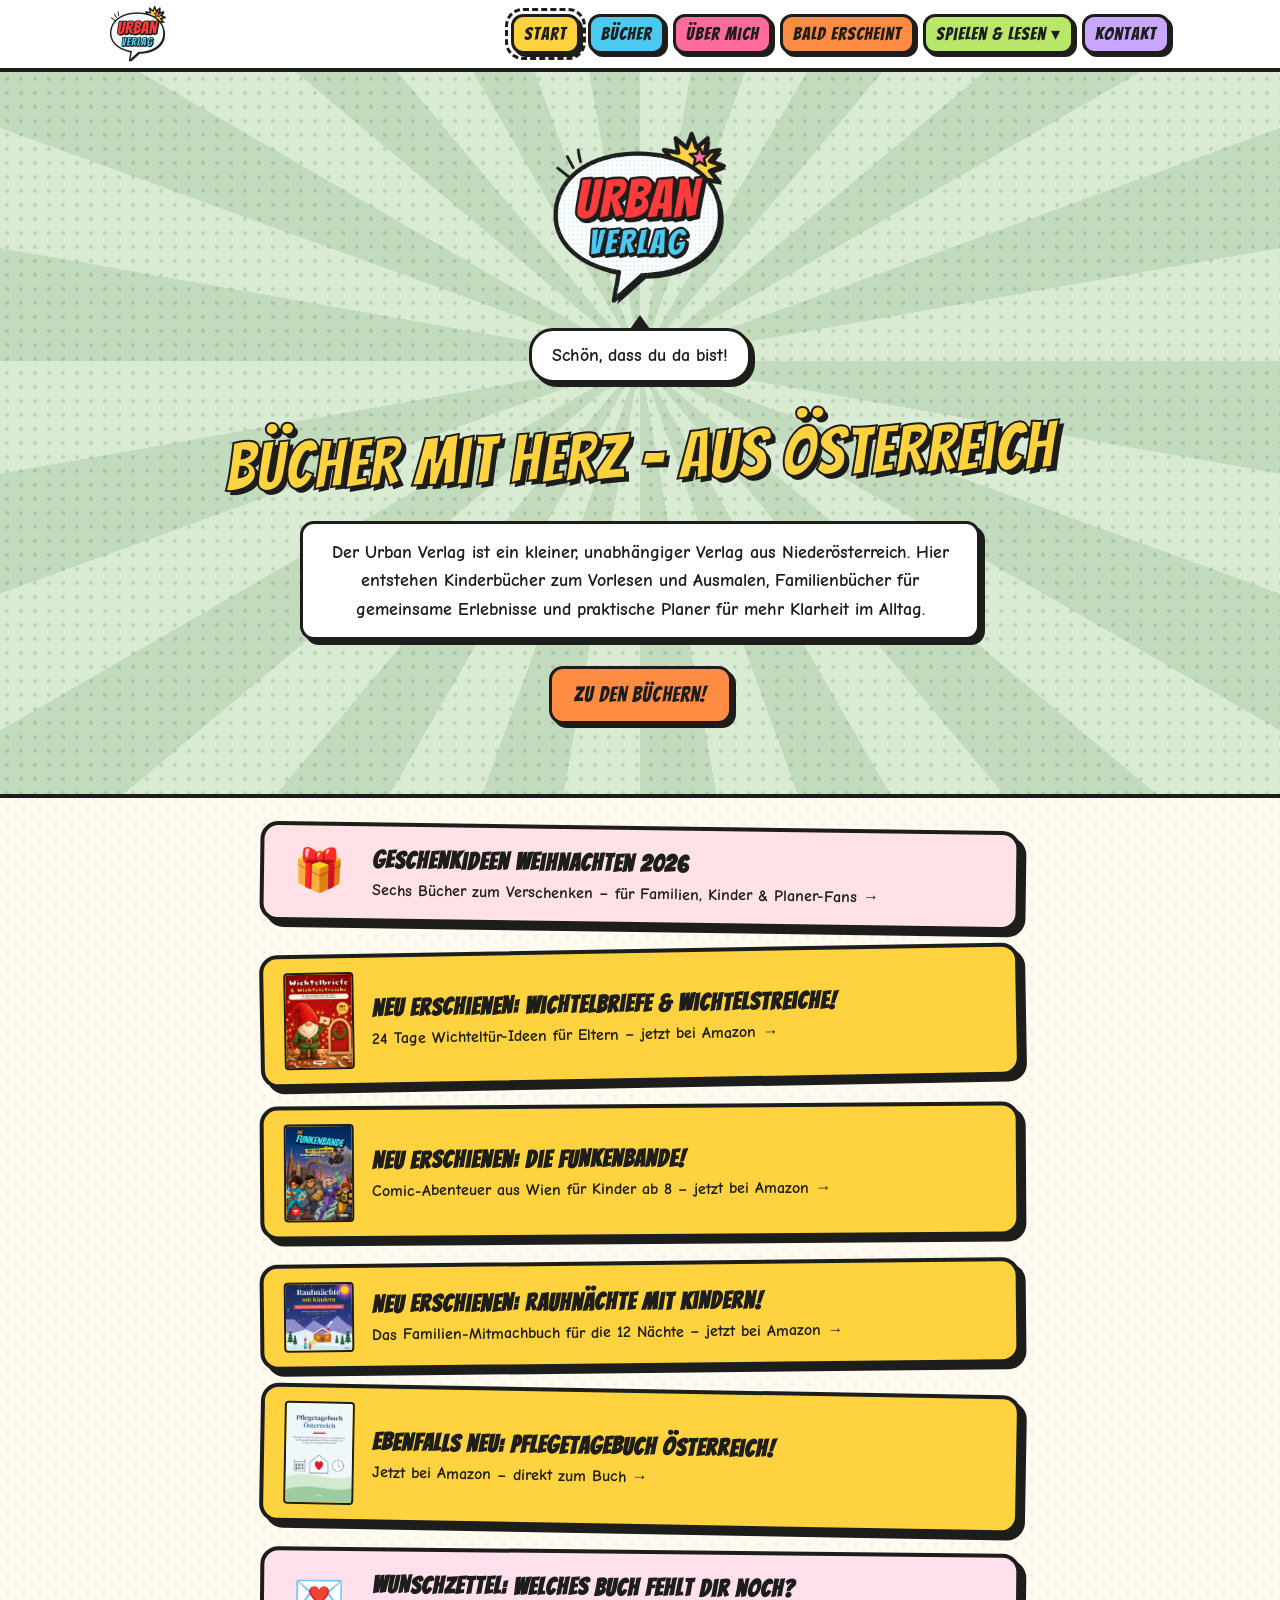
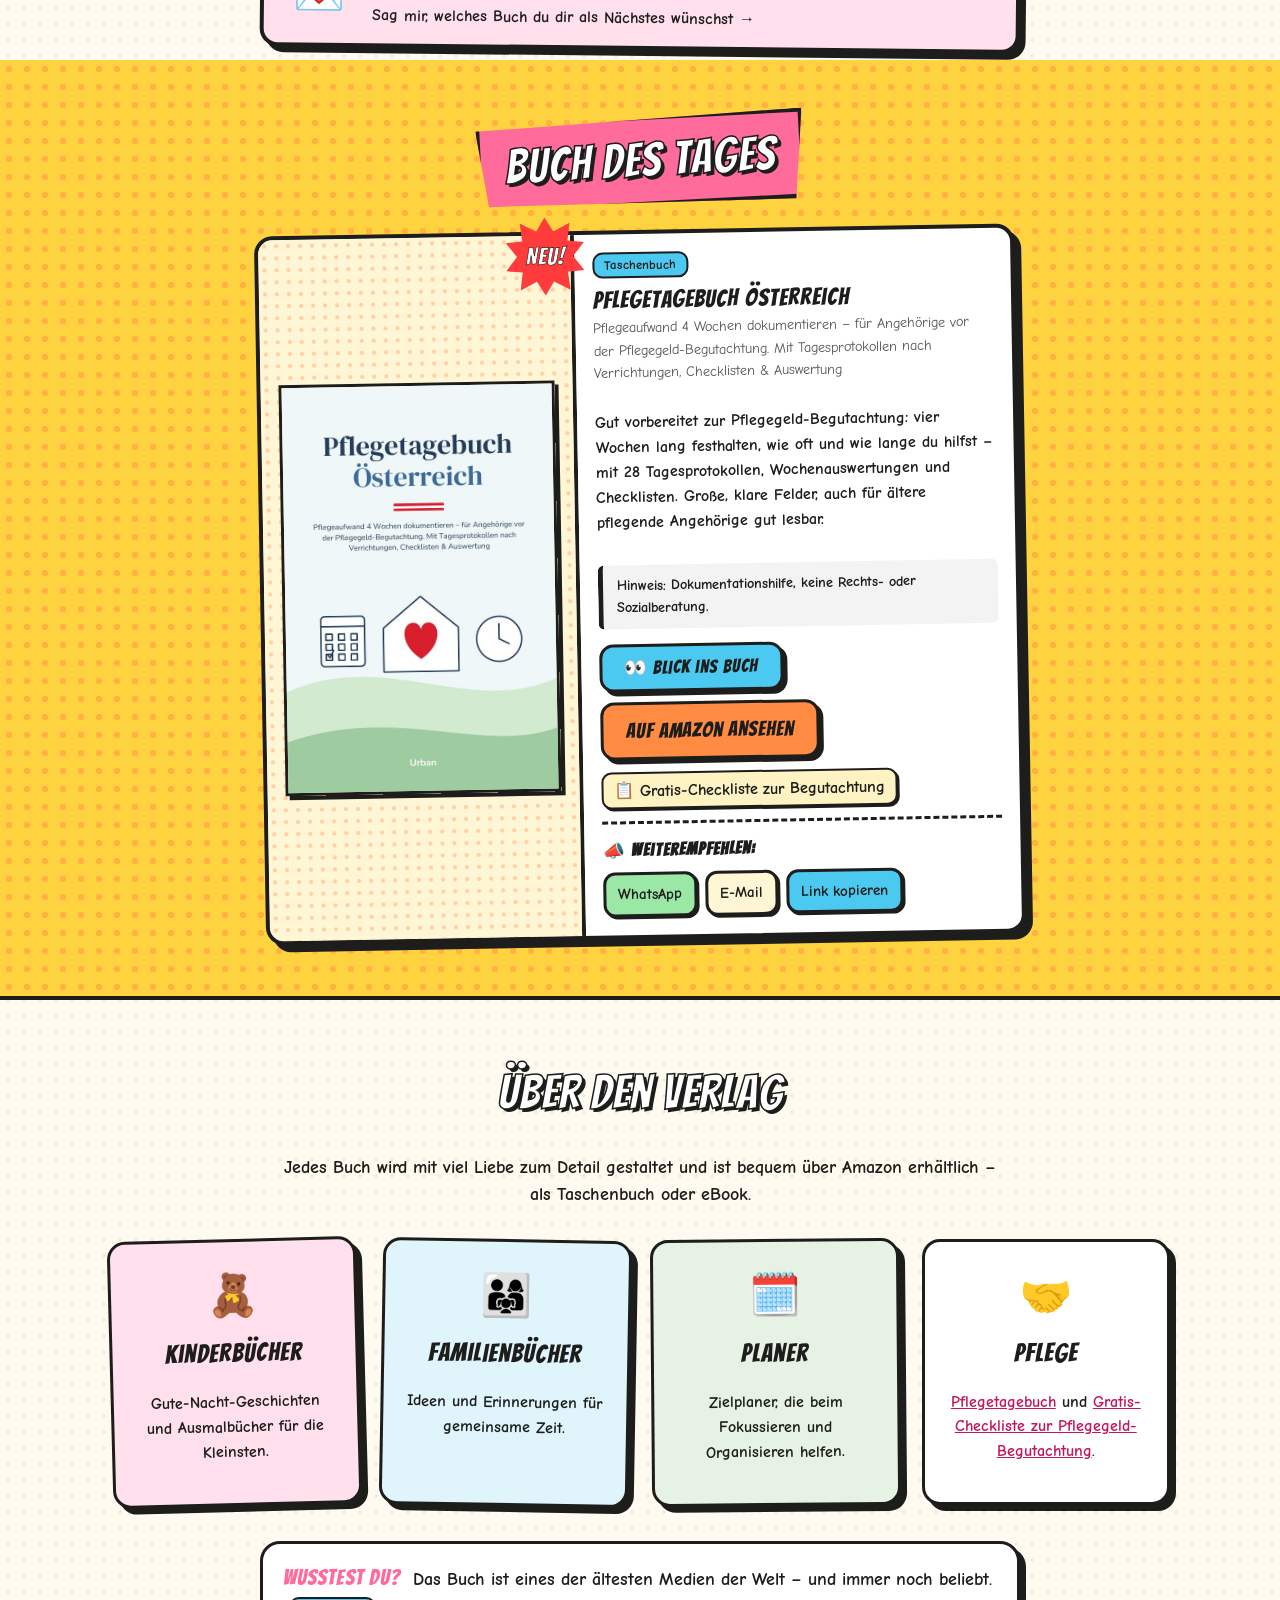
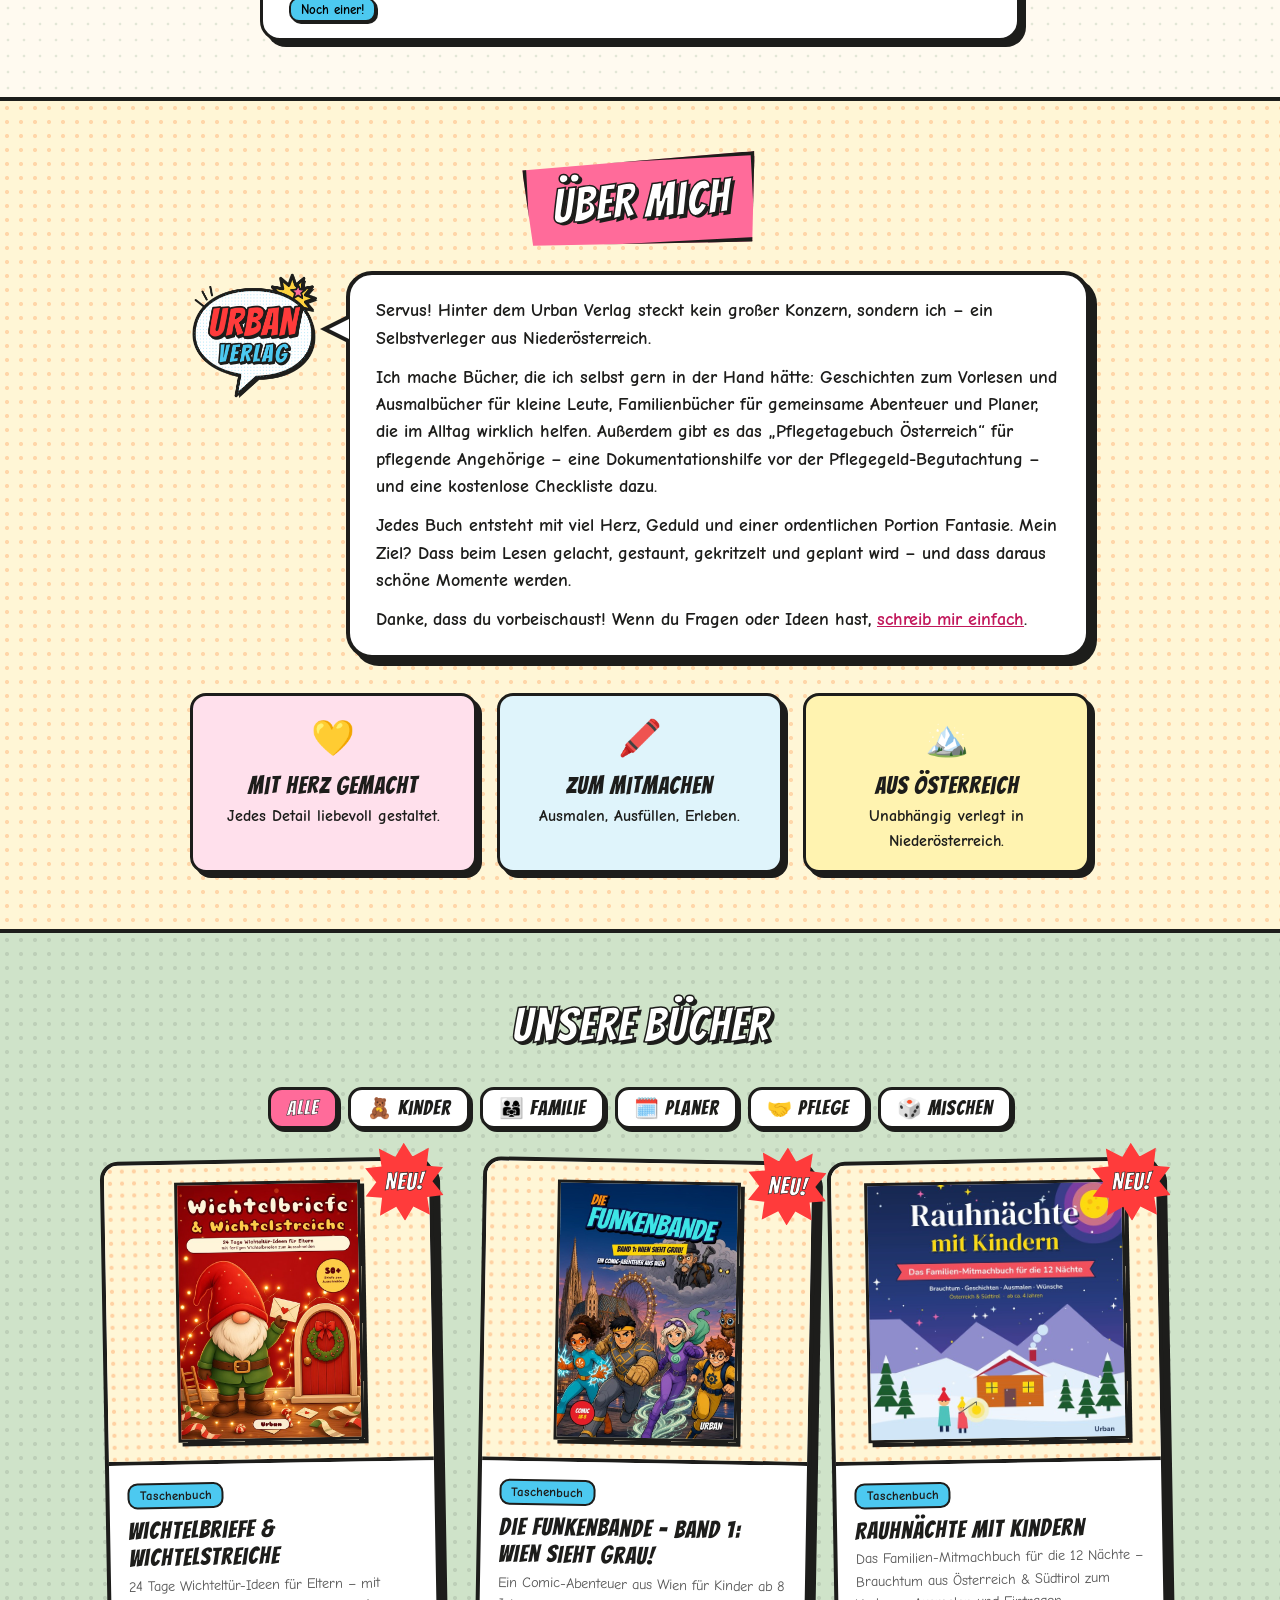
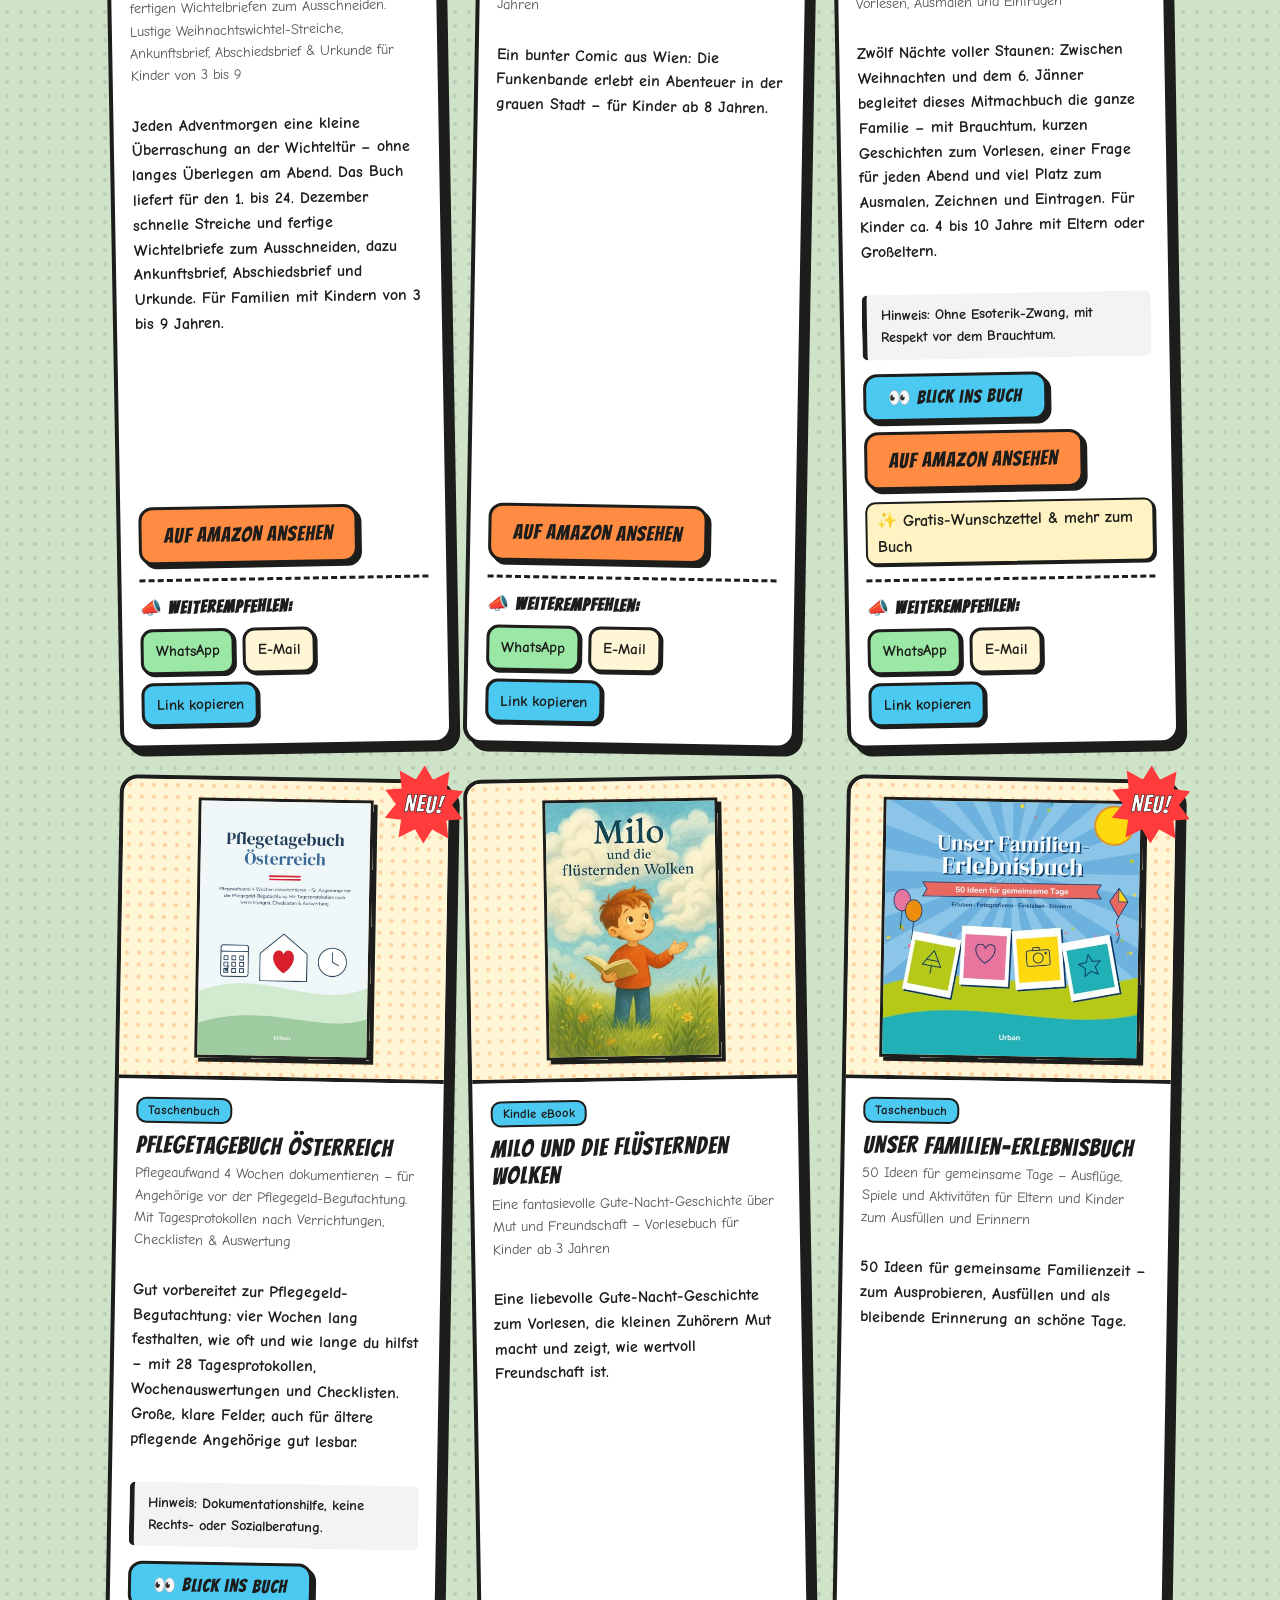
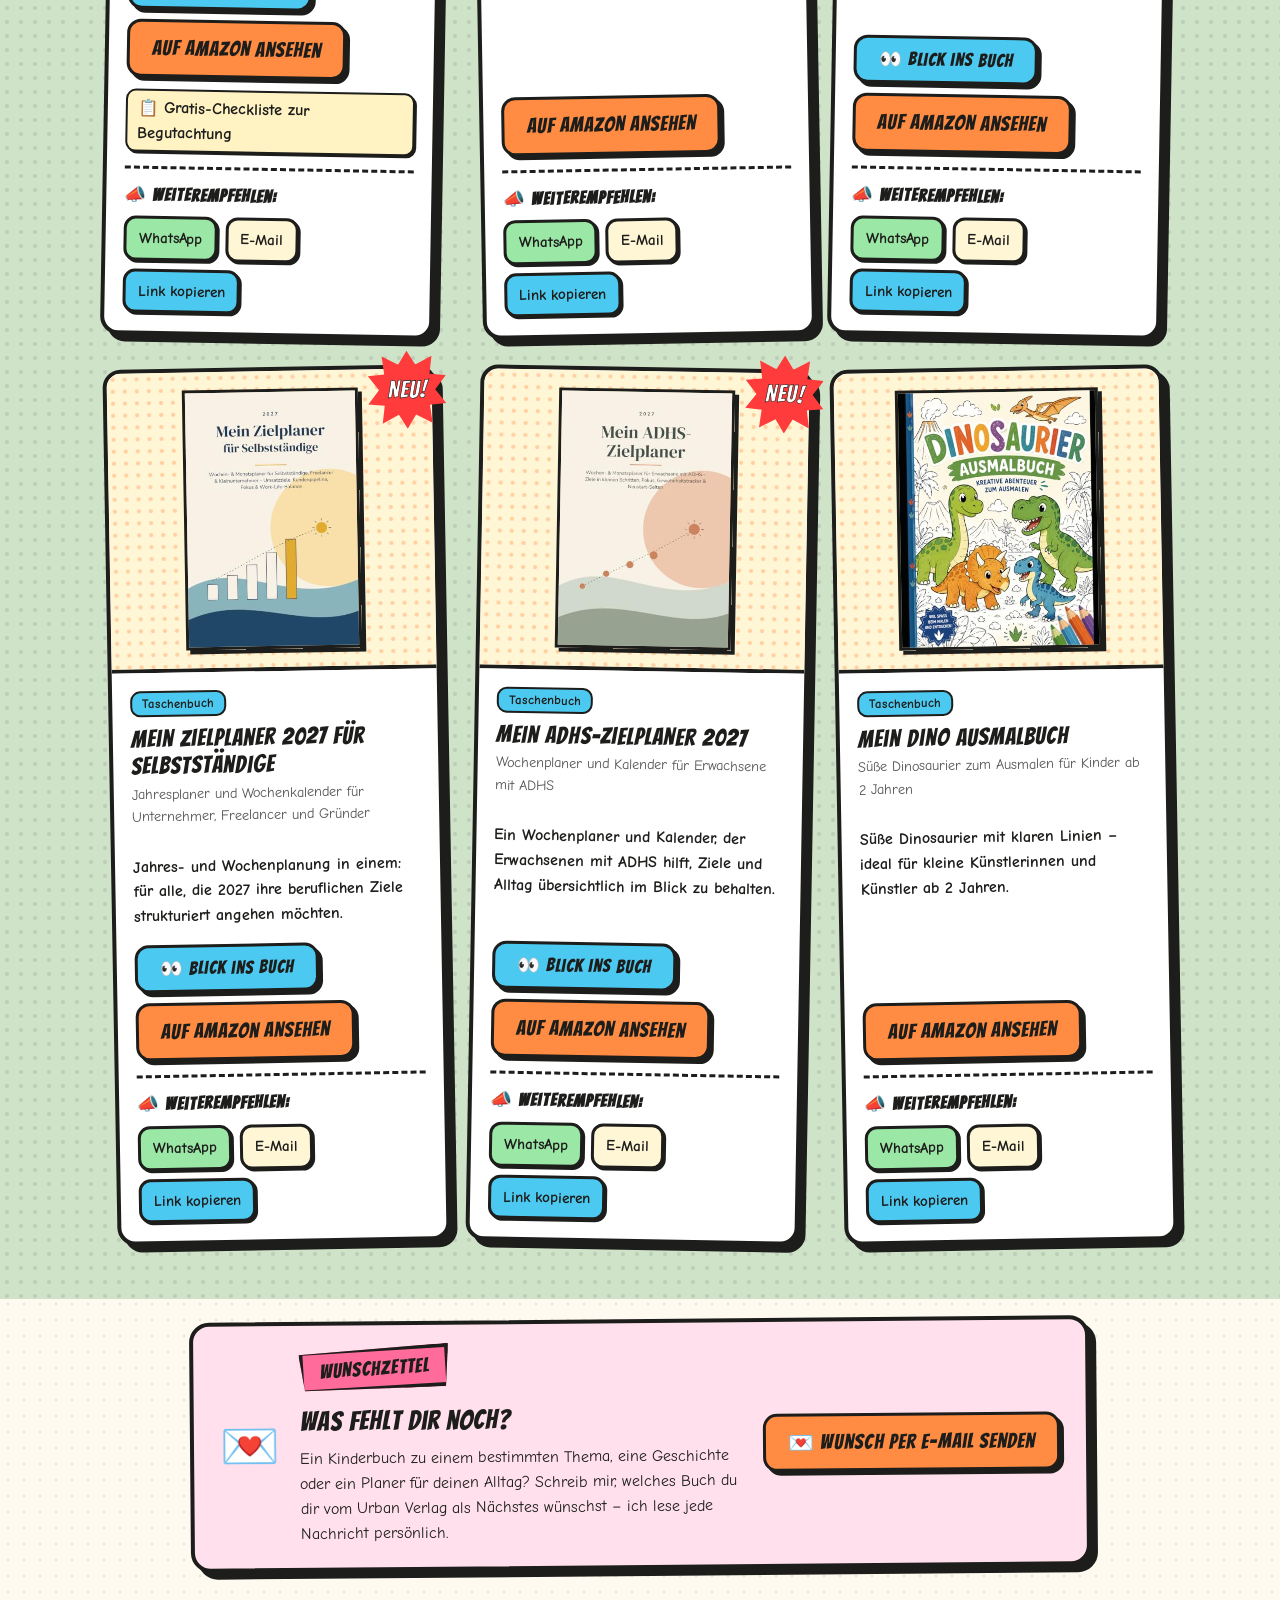
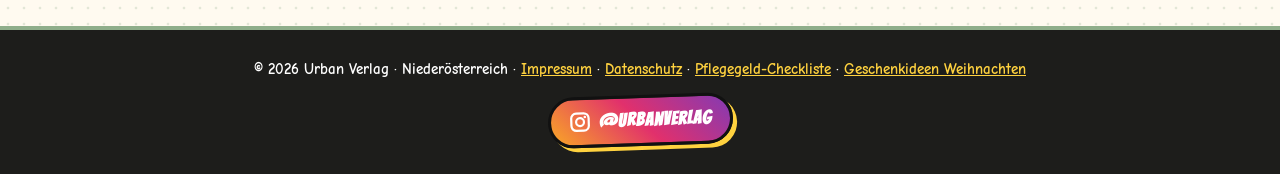
==== commit b10c48c7: "Wichtelbuch in Weihnachts-Geschenkideen" ====
--- a/index.html
+++ b/index.html
@@ -1,5 +1,5 @@
 <!DOCTYPE html><html lang="de-AT"><head><meta charset="utf-8"><meta name="viewport" content="width=device-width,initial-scale=1"><title>Urban Verlag – Pflegetagebuch, Kinderbücher und Planer aus Österreich</title><meta name="description" content="Urban Verlag aus Niederösterreich: Die Funkenbande (Comic), Rauhnächte mit Kindern, Pflegetagebuch Österreich, Gute-Nacht-Geschichten und mehr – mit Links zu Amazon."><link rel="canonical" href="https://njrrrc6nn9-ux.github.io/urban-verlag/"><meta property="og:type" content="website"><meta property="og:site_name" content="Urban Verlag"><meta property="og:locale" content="de_AT"><meta property="og:title" content="Urban Verlag – Kinderbücher, Familienbücher & Zielplaner aus Österreich"><meta property="og:description" content="Urban Verlag aus Niederösterreich: Die Funkenbande (Comic), Rauhnächte mit Kindern, Pflegetagebuch Österreich, Gute-Nacht-Geschichten und mehr – mit Links zu Amazon."><meta property="og:url" content="https://njrrrc6nn9-ux.github.io/urban-verlag/"><meta property="og:image" content="https://njrrrc6nn9-ux.github.io/urban-verlag/logo-uv-512.png"><meta name="twitter:card" content="summary"><meta name="twitter:title" content="Urban Verlag – Kinderbücher, Familienbücher & Zielplaner aus Österreich"><meta name="twitter:description" content="Urban Verlag aus Niederösterreich: Die Funkenbande (Comic), Rauhnächte mit Kindern, Pflegetagebuch Österreich, Gute-Nacht-Geschichten und mehr – mit Links zu Amazon."><meta name="twitter:image" content="https://njrrrc6nn9-ux.github.io/urban-verlag/logo-uv-512.png"><script type="application/ld+json">{"@context": "https://schema.org", "@graph": [{"@type": "Organization", "@id": "https://njrrrc6nn9-ux.github.io/urban-verlag/#org", "name": "Urban Verlag", "url": "https://njrrrc6nn9-ux.github.io/urban-verlag/", "logo": "https://njrrrc6nn9-ux.github.io/urban-verlag/logo-uv-512.png", "sameAs": ["https://www.instagram.com/urbanverlag/"], "address": {"@type": "PostalAddress", "addressRegion": "Niederösterreich", "addressCountry": "AT"}}, {"@type": "Book", "name": "Wichtelbriefe & Wichtelstreiche", "url": "https://www.amazon.de/dp/B0HS65G9B3", "image": "https://njrrrc6nn9-ux.github.io/urban-verlag/B0HS65G9B3.jpg", "author": {"@type": "Organization", "name": "Urban Verlag"}, "publisher": {"@id": "https://njrrrc6nn9-ux.github.io/urban-verlag/#org"}, "inLanguage": "de", "isbn": "9798143905986", "numberOfPages": 102, "bookFormat": "https://schema.org/Paperback", "sameAs": "https://www.amazon.de/dp/B0HS65G9B3"}, {"@type": "Book", "name": "Die Funkenbande – Band 1: Wien sieht grau!", "url": "https://www.amazon.de/dp/B0HQGYQDVY", "image": "https://njrrrc6nn9-ux.github.io/urban-verlag/B0HQGYQDVY.jpg", "author": {"@type": "Organization", "name": "Urban Verlag"}, "publisher": {"@id": "https://njrrrc6nn9-ux.github.io/urban-verlag/#org"}, "inLanguage": "de", "isbn": "9798165441806", "numberOfPages": 36, "bookFormat": "https://schema.org/Paperback", "sameAs": "https://www.amazon.de/dp/B0HQGYQDVY"}, {"@type": "Book", "name": "Rauhnächte mit Kindern – Das Familien-Mitmachbuch für die 12 Nächte", "url": "https://www.amazon.de/dp/B0HNS5Y8FM", "image": "https://njrrrc6nn9-ux.github.io/urban-verlag/cover-rauhnaechte.jpg", "author": {"@type": "Organization", "name": "Urban Verlag"}, "publisher": {"@id": "https://njrrrc6nn9-ux.github.io/urban-verlag/#org"}, "inLanguage": "de", "isbn": "9798163365364", "numberOfPages": 110, "bookFormat": "https://schema.org/Paperback", "sameAs": "https://www.amazon.de/dp/B0HNS5Y8FM"}, {"@type": "Book", "name": "Pflegetagebuch Österreich", "url": "https://www.amazon.de/dp/B0HNFZFKXL", "image": "https://njrrrc6nn9-ux.github.io/urban-verlag/cover-pflegetagebuch.jpg", "author": {"@type": "Organization", "name": "Urban Verlag"}, "publisher": {"@id": "https://njrrrc6nn9-ux.github.io/urban-verlag/#org"}, "inLanguage": "de", "isbn": "9798163273829", "numberOfPages": 120, "bookFormat": "https://schema.org/Paperback", "sameAs": "https://www.amazon.de/dp/B0HNFZFKXL"}, {"@type": "Book", "name": "Milo und die flüsternden Wolken", "url": "https://www.amazon.de/dp/B0FQ48QYNH", "image": "https://njrrrc6nn9-ux.github.io/urban-verlag/B0FQ48QYNH.jpg", "author": {"@type": "Organization", "name": "Urban Verlag"}, "publisher": {"@id": "https://njrrrc6nn9-ux.github.io/urban-verlag/#org"}, "inLanguage": "de", "bookFormat": "https://schema.org/EBook", "sameAs": "https://www.amazon.de/dp/B0FQ48QYNH"}, {"@type": "Book", "name": "Unser Familien-Erlebnisbuch", "url": "https://www.amazon.de/dp/B0HMNW57FQ", "image": "https://njrrrc6nn9-ux.github.io/urban-verlag/B0HMNW57FQ.jpg", "author": {"@type": "Organization", "name": "Urban Verlag"}, "publisher": {"@id": "https://njrrrc6nn9-ux.github.io/urban-verlag/#org"}, "inLanguage": "de", "bookFormat": "https://schema.org/Paperback", "sameAs": "https://www.amazon.de/dp/B0HMNW57FQ"}, {"@type": "Book", "name": "Mein Zielplaner 2027 für Selbstständige", "url": "https://www.amazon.de/dp/B0HMNTGHZL", "image": "https://njrrrc6nn9-ux.github.io/urban-verlag/B0HMNTGHZL.jpg", "author": {"@type": "Organization", "name": "Urban Verlag"}, "publisher": {"@id": "https://njrrrc6nn9-ux.github.io/urban-verlag/#org"}, "inLanguage": "de", "bookFormat": "https://schema.org/Paperback", "sameAs": "https://www.amazon.de/dp/B0HMNTGHZL"}, {"@type": "Book", "name": "Mein ADHS-Zielplaner 2027", "url": "https://www.amazon.de/dp/B0HMM38P48", "image": "https://njrrrc6nn9-ux.github.io/urban-verlag/B0HMM38P48.jpg", "author": {"@type": "Organization", "name": "Urban Verlag"}, "publisher": {"@id": "https://njrrrc6nn9-ux.github.io/urban-verlag/#org"}, "inLanguage": "de", "bookFormat": "https://schema.org/Paperback", "sameAs": "https://www.amazon.de/dp/B0HMM38P48"}, {"@type": "Book", "name": "Mein Dino Ausmalbuch", "url": "https://www.amazon.de/dp/B0H2GQJDFB", "image": "https://njrrrc6nn9-ux.github.io/urban-verlag/B0H2GQJDFB.jpg", "author": {"@type": "Organization", "name": "Urban Verlag"}, "publisher": {"@id": "https://njrrrc6nn9-ux.github.io/urban-verlag/#org"}, "inLanguage": "de", "bookFormat": "https://schema.org/Paperback", "sameAs": "https://www.amazon.de/dp/B0H2GQJDFB"}]}</script><link rel="icon" type="image/png" sizes="64x64" href="favicon-uv.png"><link rel="icon" type="image/png" sizes="32x32" href="favicon-uv-32.png"><link rel="apple-touch-icon" href="logo-uv-512.png"><link rel="stylesheet" href="style.css?v=13"><style>.card-link{margin:12px 0 0;font-size:1.02rem}.card-link a{color:var(--ink);background:#fff3c4;border:2px solid var(--ink);border-radius:10px;padding:4px 10px;display:inline-block;text-decoration:none;box-shadow:2px 2px 0 var(--ink)}.card-link a:hover{background:var(--sun)}</style></head><body><header><div class="wrap"><nav><a class="logo" href="index.html"><img src="logo-uv.png" alt="Urban Verlag" width="56" height="56" style="height:56px;width:56px;display:block"></a><input type="checkbox" id="menu" class="menu-toggle" aria-label="Menü öffnen"><label for="menu" class="burger"><i></i> Menü</label><ul><li><a href="index.html" class="on" aria-current="page">Start</a></li><li><a href="index.html#buecher">Bücher</a></li><li><a href="index.html#ueber">Über mich</a></li><li><a href="bald.html">Bald erscheint</a></li><li class="dd"><details><summary>Spielen &amp; Lesen</summary><div class="dd-panel"><a href="spiele.html">🎮 Minispiele</a><a href="geschichte.html">🌙 Vorlesegeschichte</a><a href="ideen.html">💡 Ideen</a><a href="ausmalbilder.html">🖍️ Ausmalbilder</a><a href="planer-vorlage.html">🗓️ Gratis-Planerseite</a><a href="rauhnaechte.html">✨ Rauhnächte-Wunschzettel</a><a href="geschenkideen-weihnachten.html">🎁 Geschenkideen</a></div></details></li><li><a href="kontakt.html">Kontakt</a></li></ul></nav></div></header>
-<section class="hero"><div class="wrap"><img class="hero-logo" src="logo-uv-512.png" alt="Urban Verlag" width="180" height="180" style="width:180px;height:180px;display:block;margin:0 auto 20px"><div class="bubble" id="greet">Servus und herzlich willkommen!</div><h1>Bücher mit Herz – aus Österreich</h1><p>Der Urban Verlag ist ein kleiner, unabhängiger Verlag aus Niederösterreich. Hier entstehen Kinderbücher zum Vorlesen und Ausmalen, Familienbücher für gemeinsame Erlebnisse und praktische Planer für mehr Klarheit im Alltag.</p><a class="btn" href="#buecher">Zu den Büchern!</a></div></section><section style="padding:28px 0 10px"><div class="wrap"><a class="soon-teaser gx-teaser" href="geschenkideen-weihnachten.html" style="margin-bottom:22px;transform:rotate(.8deg);background:#ffe1e6"><span class="tz-ico" aria-hidden="true">🎁</span><span><b>Geschenkideen Weihnachten 2026</b>Fünf Bücher zum Verschenken – für Familien, Kinder &amp; Planer-Fans →</span></a><a class="soon-teaser" href="#wichtelbriefe"><img src="B0HS65G9B3.jpg" alt="" width="70" height="70"><span><b>Neu erschienen: Wichtelbriefe &amp; Wichtelstreiche!</b>24 Tage Wichteltür-Ideen für Eltern – jetzt bei Amazon →</span></a><a class="soon-teaser" href="#funkenbande" style="margin-top:22px;transform:rotate(-.4deg)"><img src="B0HQGYQDVY.jpg" alt="" width="70" height="70"><span><b>Neu erschienen: Die Funkenbande!</b>Comic-Abenteuer aus Wien für Kinder ab 8 – jetzt bei Amazon →</span></a><a class="soon-teaser" href="#rauhnaechte" style="margin-top:22px;transform:rotate(-.6deg)"><img src="cover-rauhnaechte.jpg" alt="" width="70" height="70"><span><b>Neu erschienen: Rauhnächte mit Kindern!</b>Das Familien-Mitmachbuch für die 12 Nächte – jetzt bei Amazon →</span></a><a class="soon-teaser" href="#buecher" style="margin-top:22px;transform:rotate(1deg)"><img src="cover-pflegetagebuch.jpg" alt="" width="70"><span><b>Ebenfalls neu: Pflegetagebuch Österreich!</b>Jetzt bei Amazon – direkt zum Buch →</span></a><a class="soon-teaser wish-teaser" href="#wunschzettel" style="margin-top:22px"><span class="tz-ico" aria-hidden="true">💌</span><span><b>Wunschzettel: Welches Buch fehlt dir noch?</b>Sag mir, welches Buch du dir als Nächstes wünschst →</span></a></div></section>
+<section class="hero"><div class="wrap"><img class="hero-logo" src="logo-uv-512.png" alt="Urban Verlag" width="180" height="180" style="width:180px;height:180px;display:block;margin:0 auto 20px"><div class="bubble" id="greet">Servus und herzlich willkommen!</div><h1>Bücher mit Herz – aus Österreich</h1><p>Der Urban Verlag ist ein kleiner, unabhängiger Verlag aus Niederösterreich. Hier entstehen Kinderbücher zum Vorlesen und Ausmalen, Familienbücher für gemeinsame Erlebnisse und praktische Planer für mehr Klarheit im Alltag.</p><a class="btn" href="#buecher">Zu den Büchern!</a></div></section><section style="padding:28px 0 10px"><div class="wrap"><a class="soon-teaser gx-teaser" href="geschenkideen-weihnachten.html" style="margin-bottom:22px;transform:rotate(.8deg);background:#ffe1e6"><span class="tz-ico" aria-hidden="true">🎁</span><span><b>Geschenkideen Weihnachten 2026</b>Sechs Bücher zum Verschenken – für Familien, Kinder &amp; Planer-Fans →</span></a><a class="soon-teaser" href="#wichtelbriefe"><img src="B0HS65G9B3.jpg" alt="" width="70" height="70"><span><b>Neu erschienen: Wichtelbriefe &amp; Wichtelstreiche!</b>24 Tage Wichteltür-Ideen für Eltern – jetzt bei Amazon →</span></a><a class="soon-teaser" href="#funkenbande" style="margin-top:22px;transform:rotate(-.4deg)"><img src="B0HQGYQDVY.jpg" alt="" width="70" height="70"><span><b>Neu erschienen: Die Funkenbande!</b>Comic-Abenteuer aus Wien für Kinder ab 8 – jetzt bei Amazon →</span></a><a class="soon-teaser" href="#rauhnaechte" style="margin-top:22px;transform:rotate(-.6deg)"><img src="cover-rauhnaechte.jpg" alt="" width="70" height="70"><span><b>Neu erschienen: Rauhnächte mit Kindern!</b>Das Familien-Mitmachbuch für die 12 Nächte – jetzt bei Amazon →</span></a><a class="soon-teaser" href="#buecher" style="margin-top:22px;transform:rotate(1deg)"><img src="cover-pflegetagebuch.jpg" alt="" width="70"><span><b>Ebenfalls neu: Pflegetagebuch Österreich!</b>Jetzt bei Amazon – direkt zum Buch →</span></a><a class="soon-teaser wish-teaser" href="#wunschzettel" style="margin-top:22px"><span class="tz-ico" aria-hidden="true">💌</span><span><b>Wunschzettel: Welches Buch fehlt dir noch?</b>Sag mir, welches Buch du dir als Nächstes wünschst →</span></a></div></section>
 <section id="spotlight"><div class="wrap"><h2><span class="pow">Buch des Tages</span></h2><div class="spot" id="spot"></div></div></section>
 <section id="verlag"><div class="wrap"><h2>Über den Verlag</h2><p class="lead">Jedes Buch wird mit viel Liebe zum Detail gestaltet und ist bequem über Amazon erhältlich – als Taschenbuch oder eBook.</p><div class="cats"><div class="cat c1"><span>🧸</span><h3>Kinderbücher</h3><p>Gute-Nacht-Geschichten und Ausmalbücher für die Kleinsten.</p></div><div class="cat c2"><span>👨‍👩‍👧</span><h3>Familienbücher</h3><p>Ideen und Erinnerungen für gemeinsame Zeit.</p></div><div class="cat c3"><span>🗓️</span><h3>Planer</h3><p>Zielplaner, die beim Fokussieren und Organisieren helfen.</p></div><div class="cat c4"><span>🤝</span><h3>Pflege</h3><p><a href="#pflegetagebuch">Pflegetagebuch</a> und <a href="pflegegeld-checkliste.html">Gratis-Checkliste zur Pflegegeld-Begutachtung</a>.</p></div></div>
 <div class="fact"><b>Wusstest du?</b> <span id="fact"></span> <button id="nextfact" type="button">Noch einer!</button></div></div></section>
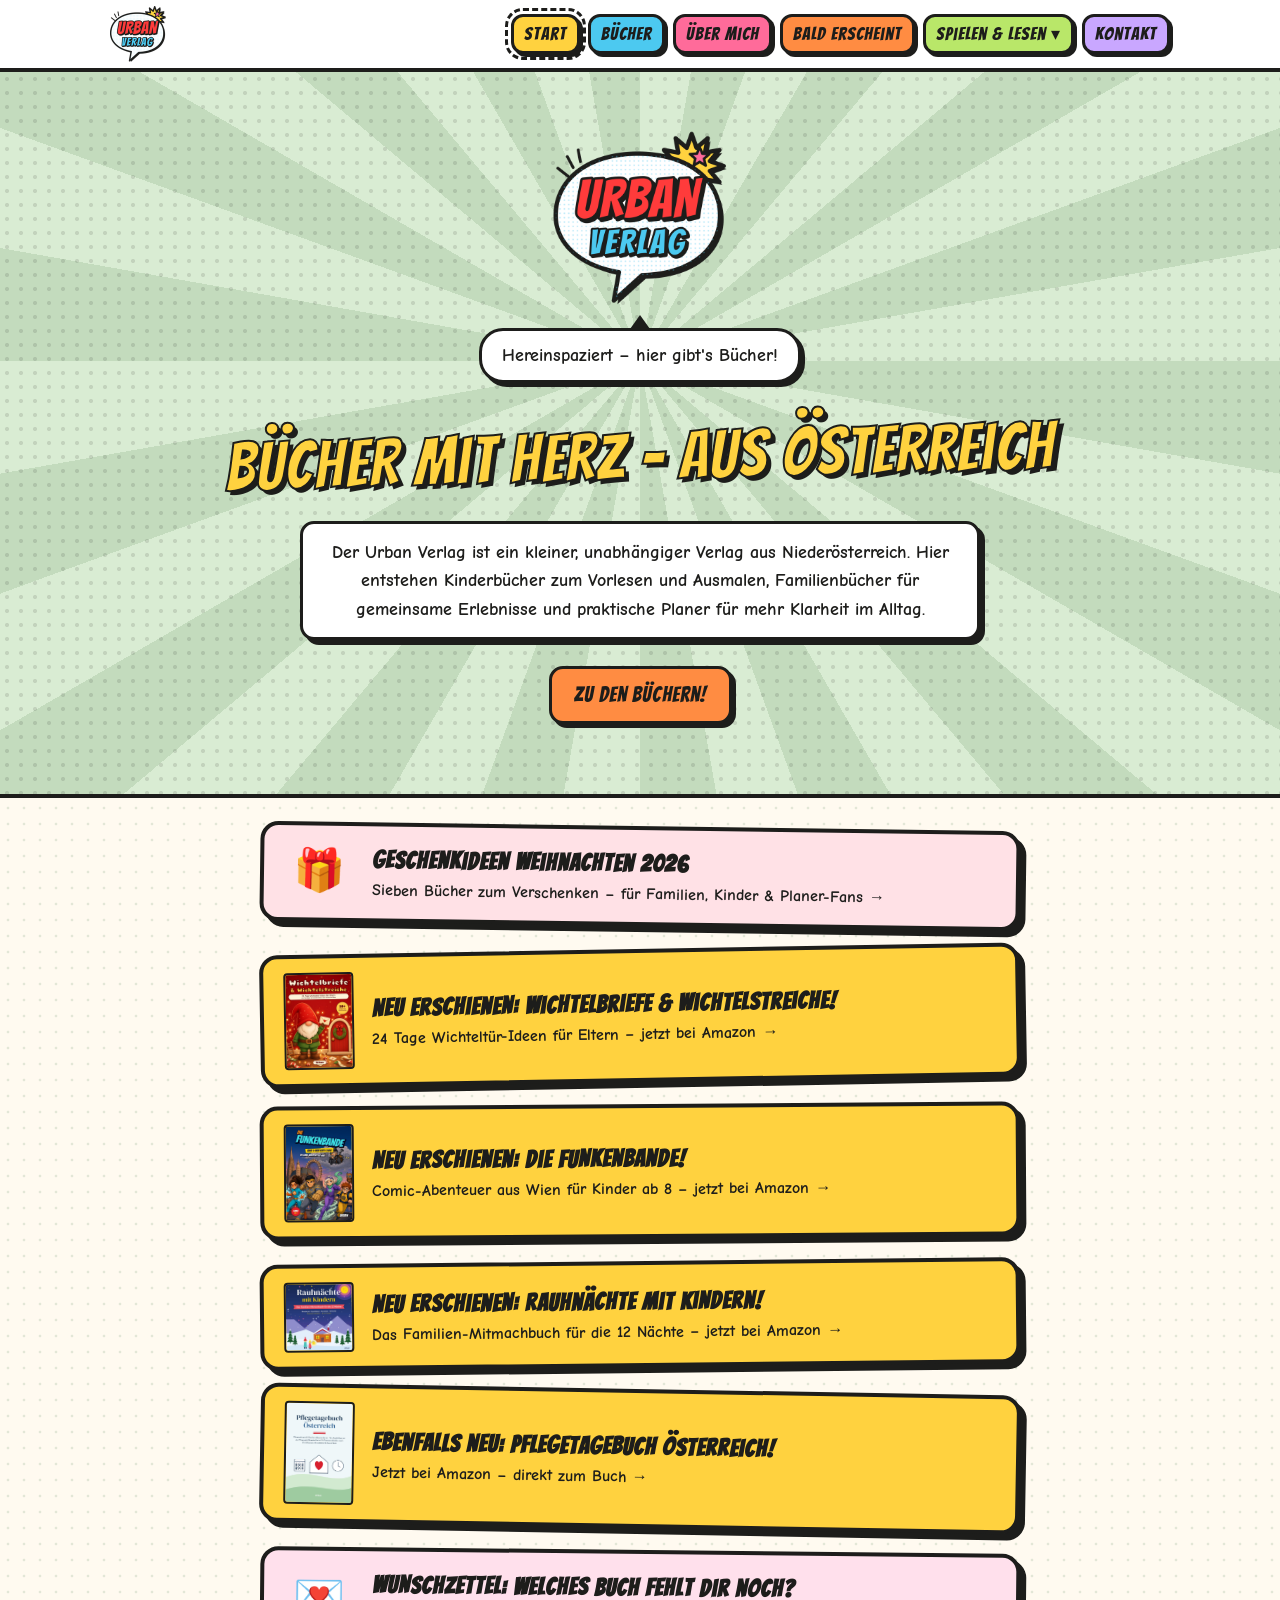
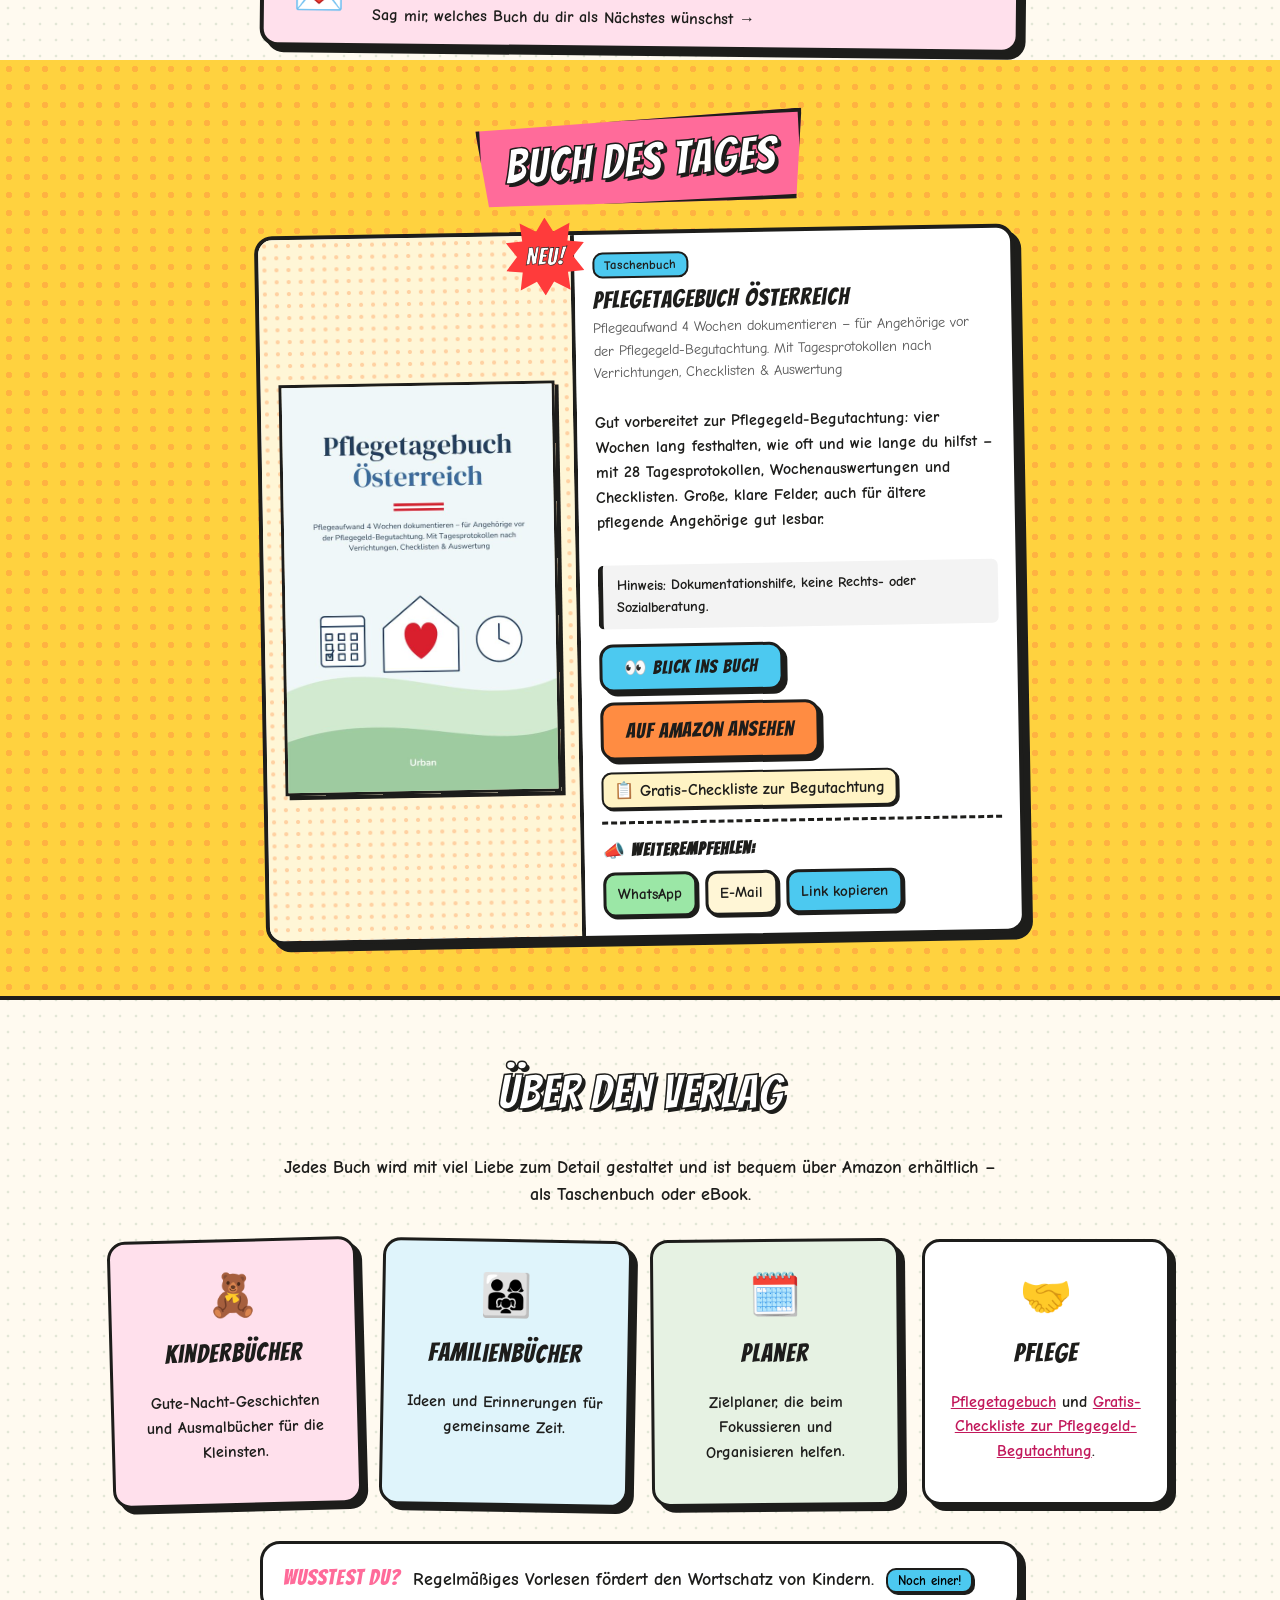
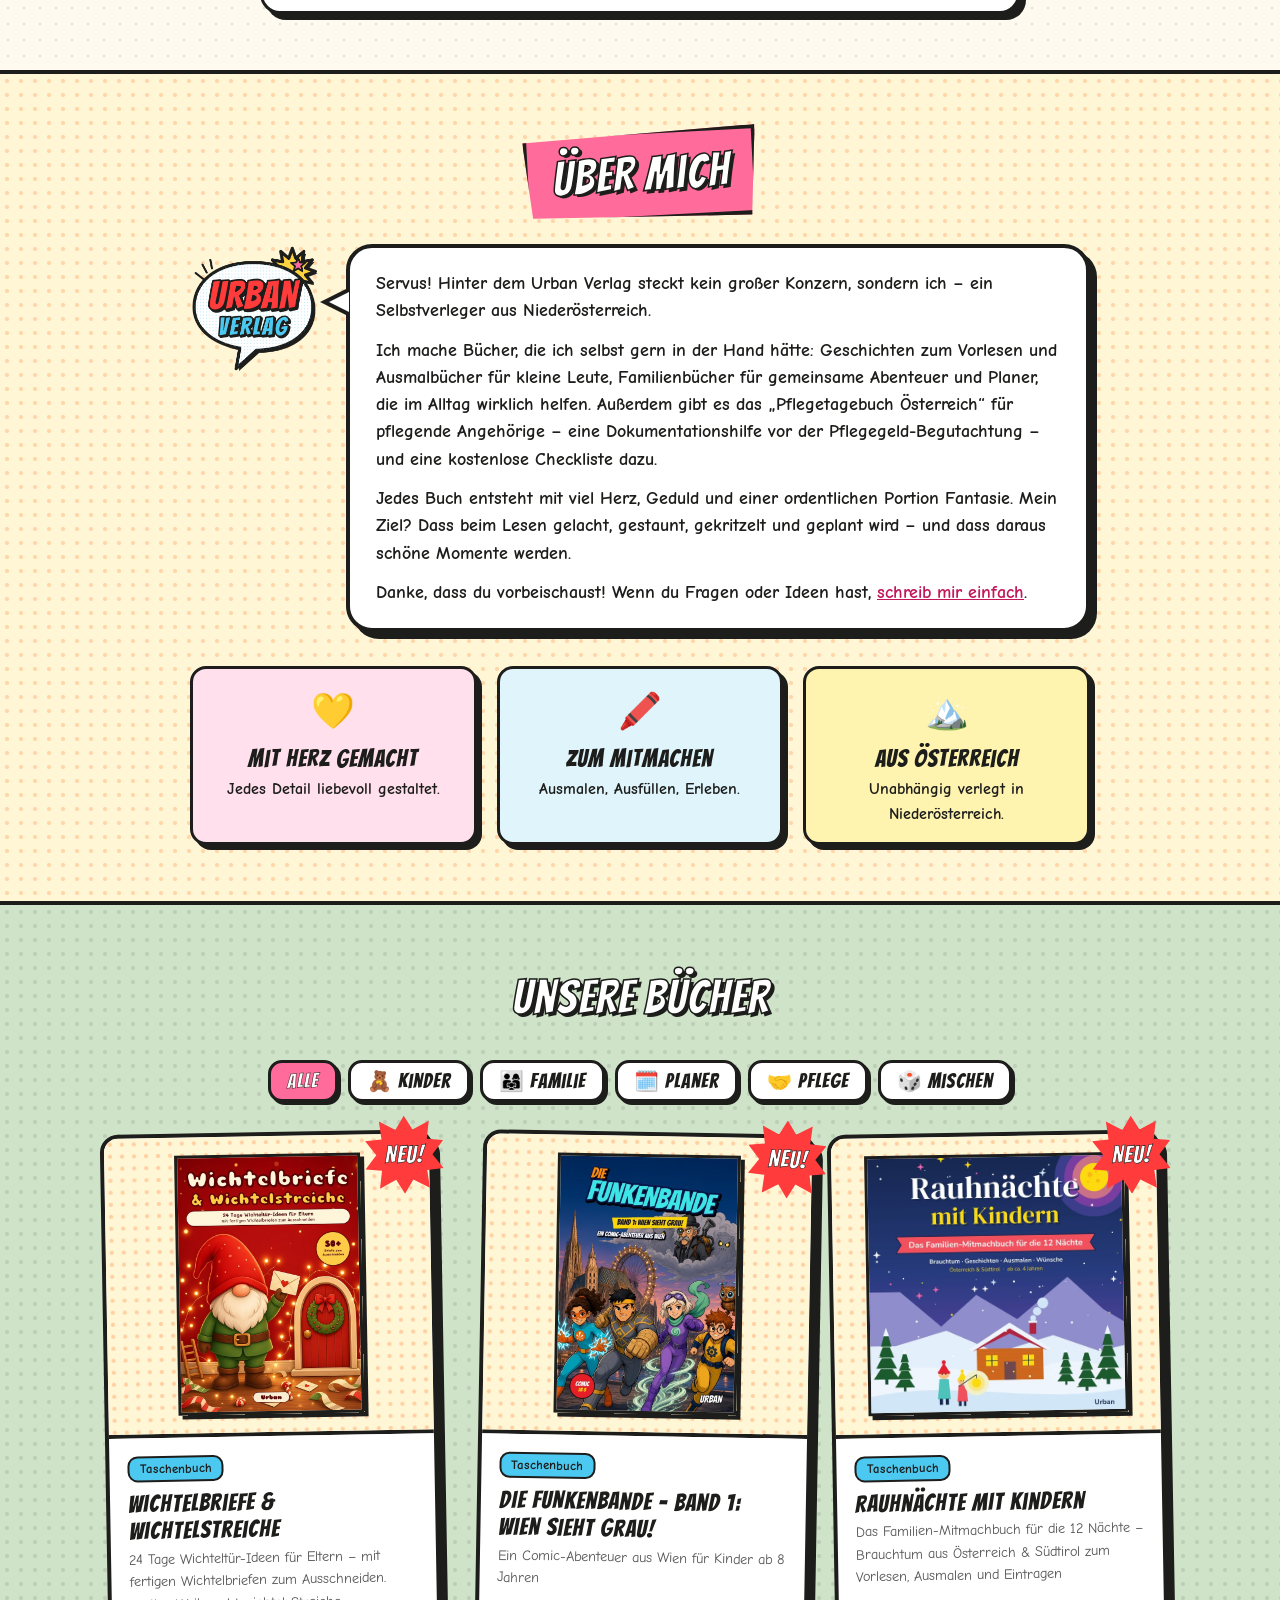
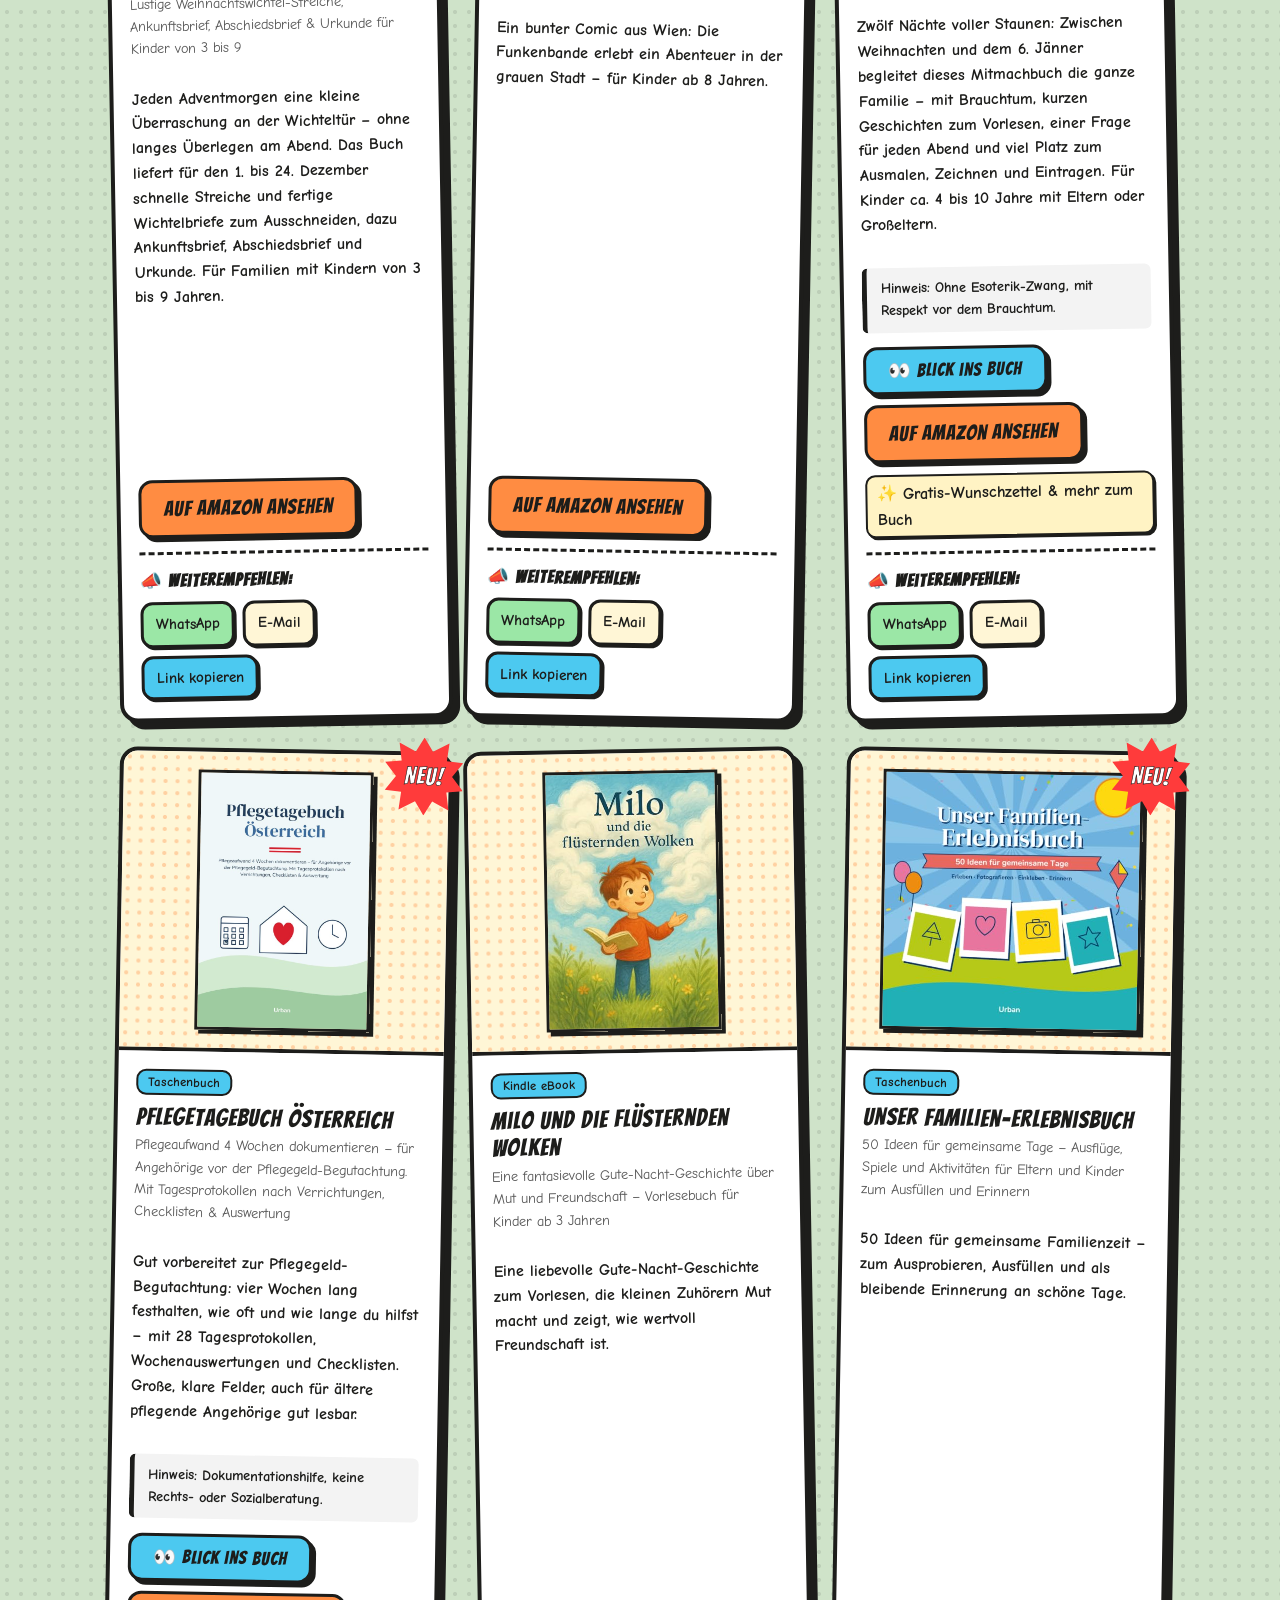
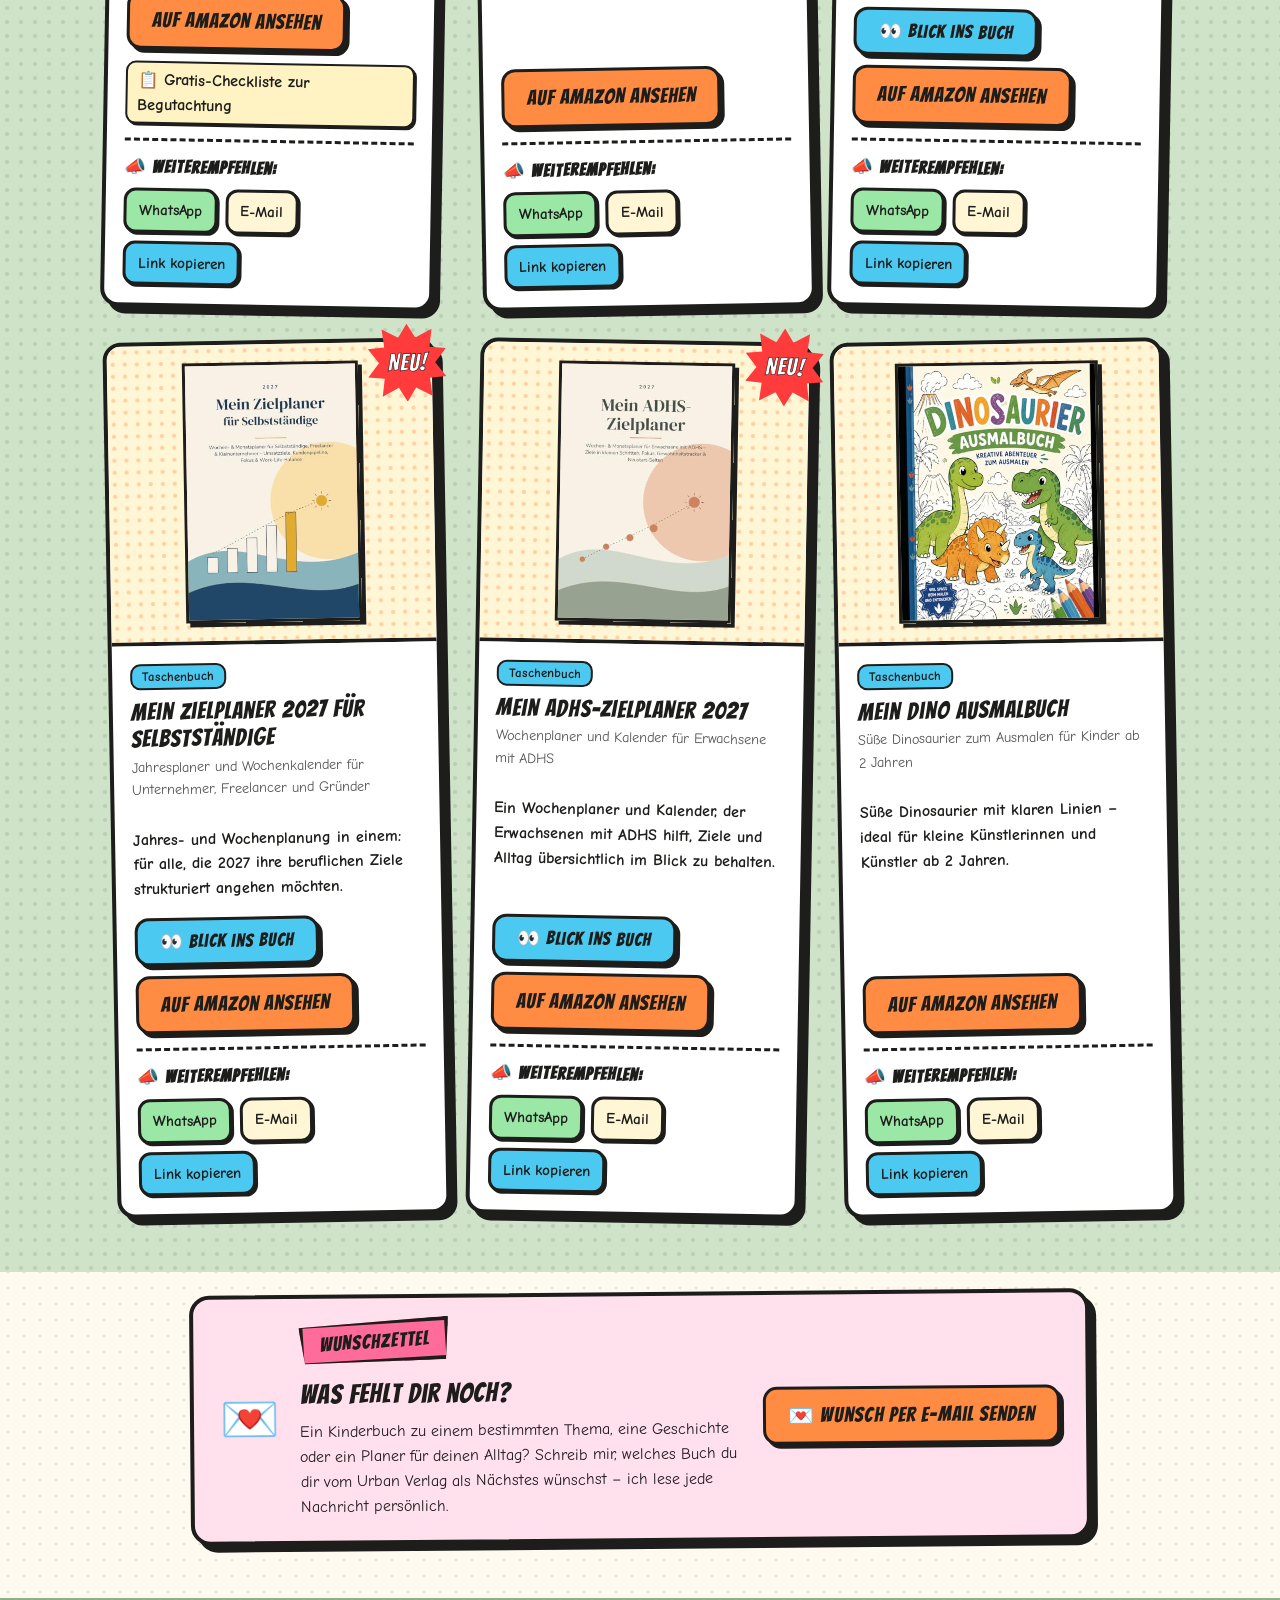
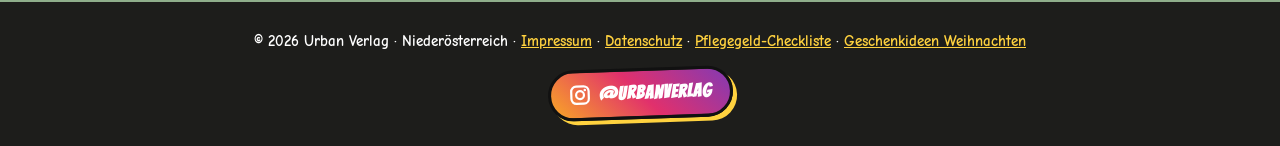
==== commit 66285a22: "Startseite: Teaser auf sieben Bücher" ====
--- a/index.html
+++ b/index.html
@@ -1,5 +1,5 @@
 <!DOCTYPE html><html lang="de-AT"><head><meta charset="utf-8"><meta name="viewport" content="width=device-width,initial-scale=1"><title>Urban Verlag – Pflegetagebuch, Kinderbücher und Planer aus Österreich</title><meta name="description" content="Urban Verlag aus Niederösterreich: Die Funkenbande (Comic), Rauhnächte mit Kindern, Pflegetagebuch Österreich, Gute-Nacht-Geschichten und mehr – mit Links zu Amazon."><link rel="canonical" href="https://njrrrc6nn9-ux.github.io/urban-verlag/"><meta property="og:type" content="website"><meta property="og:site_name" content="Urban Verlag"><meta property="og:locale" content="de_AT"><meta property="og:title" content="Urban Verlag – Kinderbücher, Familienbücher & Zielplaner aus Österreich"><meta property="og:description" content="Urban Verlag aus Niederösterreich: Die Funkenbande (Comic), Rauhnächte mit Kindern, Pflegetagebuch Österreich, Gute-Nacht-Geschichten und mehr – mit Links zu Amazon."><meta property="og:url" content="https://njrrrc6nn9-ux.github.io/urban-verlag/"><meta property="og:image" content="https://njrrrc6nn9-ux.github.io/urban-verlag/logo-uv-512.png"><meta name="twitter:card" content="summary"><meta name="twitter:title" content="Urban Verlag – Kinderbücher, Familienbücher & Zielplaner aus Österreich"><meta name="twitter:description" content="Urban Verlag aus Niederösterreich: Die Funkenbande (Comic), Rauhnächte mit Kindern, Pflegetagebuch Österreich, Gute-Nacht-Geschichten und mehr – mit Links zu Amazon."><meta name="twitter:image" content="https://njrrrc6nn9-ux.github.io/urban-verlag/logo-uv-512.png"><script type="application/ld+json">{"@context": "https://schema.org", "@graph": [{"@type": "Organization", "@id": "https://njrrrc6nn9-ux.github.io/urban-verlag/#org", "name": "Urban Verlag", "url": "https://njrrrc6nn9-ux.github.io/urban-verlag/", "logo": "https://njrrrc6nn9-ux.github.io/urban-verlag/logo-uv-512.png", "sameAs": ["https://www.instagram.com/urbanverlag/"], "address": {"@type": "PostalAddress", "addressRegion": "Niederösterreich", "addressCountry": "AT"}}, {"@type": "Book", "name": "Wichtelbriefe & Wichtelstreiche", "url": "https://www.amazon.de/dp/B0HS65G9B3", "image": "https://njrrrc6nn9-ux.github.io/urban-verlag/B0HS65G9B3.jpg", "author": {"@type": "Organization", "name": "Urban Verlag"}, "publisher": {"@id": "https://njrrrc6nn9-ux.github.io/urban-verlag/#org"}, "inLanguage": "de", "isbn": "9798143905986", "numberOfPages": 102, "bookFormat": "https://schema.org/Paperback", "sameAs": "https://www.amazon.de/dp/B0HS65G9B3"}, {"@type": "Book", "name": "Die Funkenbande – Band 1: Wien sieht grau!", "url": "https://www.amazon.de/dp/B0HQGYQDVY", "image": "https://njrrrc6nn9-ux.github.io/urban-verlag/B0HQGYQDVY.jpg", "author": {"@type": "Organization", "name": "Urban Verlag"}, "publisher": {"@id": "https://njrrrc6nn9-ux.github.io/urban-verlag/#org"}, "inLanguage": "de", "isbn": "9798165441806", "numberOfPages": 36, "bookFormat": "https://schema.org/Paperback", "sameAs": "https://www.amazon.de/dp/B0HQGYQDVY"}, {"@type": "Book", "name": "Rauhnächte mit Kindern – Das Familien-Mitmachbuch für die 12 Nächte", "url": "https://www.amazon.de/dp/B0HNS5Y8FM", "image": "https://njrrrc6nn9-ux.github.io/urban-verlag/cover-rauhnaechte.jpg", "author": {"@type": "Organization", "name": "Urban Verlag"}, "publisher": {"@id": "https://njrrrc6nn9-ux.github.io/urban-verlag/#org"}, "inLanguage": "de", "isbn": "9798163365364", "numberOfPages": 110, "bookFormat": "https://schema.org/Paperback", "sameAs": "https://www.amazon.de/dp/B0HNS5Y8FM"}, {"@type": "Book", "name": "Pflegetagebuch Österreich", "url": "https://www.amazon.de/dp/B0HNFZFKXL", "image": "https://njrrrc6nn9-ux.github.io/urban-verlag/cover-pflegetagebuch.jpg", "author": {"@type": "Organization", "name": "Urban Verlag"}, "publisher": {"@id": "https://njrrrc6nn9-ux.github.io/urban-verlag/#org"}, "inLanguage": "de", "isbn": "9798163273829", "numberOfPages": 120, "bookFormat": "https://schema.org/Paperback", "sameAs": "https://www.amazon.de/dp/B0HNFZFKXL"}, {"@type": "Book", "name": "Milo und die flüsternden Wolken", "url": "https://www.amazon.de/dp/B0FQ48QYNH", "image": "https://njrrrc6nn9-ux.github.io/urban-verlag/B0FQ48QYNH.jpg", "author": {"@type": "Organization", "name": "Urban Verlag"}, "publisher": {"@id": "https://njrrrc6nn9-ux.github.io/urban-verlag/#org"}, "inLanguage": "de", "bookFormat": "https://schema.org/EBook", "sameAs": "https://www.amazon.de/dp/B0FQ48QYNH"}, {"@type": "Book", "name": "Unser Familien-Erlebnisbuch", "url": "https://www.amazon.de/dp/B0HMNW57FQ", "image": "https://njrrrc6nn9-ux.github.io/urban-verlag/B0HMNW57FQ.jpg", "author": {"@type": "Organization", "name": "Urban Verlag"}, "publisher": {"@id": "https://njrrrc6nn9-ux.github.io/urban-verlag/#org"}, "inLanguage": "de", "bookFormat": "https://schema.org/Paperback", "sameAs": "https://www.amazon.de/dp/B0HMNW57FQ"}, {"@type": "Book", "name": "Mein Zielplaner 2027 für Selbstständige", "url": "https://www.amazon.de/dp/B0HMNTGHZL", "image": "https://njrrrc6nn9-ux.github.io/urban-verlag/B0HMNTGHZL.jpg", "author": {"@type": "Organization", "name": "Urban Verlag"}, "publisher": {"@id": "https://njrrrc6nn9-ux.github.io/urban-verlag/#org"}, "inLanguage": "de", "bookFormat": "https://schema.org/Paperback", "sameAs": "https://www.amazon.de/dp/B0HMNTGHZL"}, {"@type": "Book", "name": "Mein ADHS-Zielplaner 2027", "url": "https://www.amazon.de/dp/B0HMM38P48", "image": "https://njrrrc6nn9-ux.github.io/urban-verlag/B0HMM38P48.jpg", "author": {"@type": "Organization", "name": "Urban Verlag"}, "publisher": {"@id": "https://njrrrc6nn9-ux.github.io/urban-verlag/#org"}, "inLanguage": "de", "bookFormat": "https://schema.org/Paperback", "sameAs": "https://www.amazon.de/dp/B0HMM38P48"}, {"@type": "Book", "name": "Mein Dino Ausmalbuch", "url": "https://www.amazon.de/dp/B0H2GQJDFB", "image": "https://njrrrc6nn9-ux.github.io/urban-verlag/B0H2GQJDFB.jpg", "author": {"@type": "Organization", "name": "Urban Verlag"}, "publisher": {"@id": "https://njrrrc6nn9-ux.github.io/urban-verlag/#org"}, "inLanguage": "de", "bookFormat": "https://schema.org/Paperback", "sameAs": "https://www.amazon.de/dp/B0H2GQJDFB"}]}</script><link rel="icon" type="image/png" sizes="64x64" href="favicon-uv.png"><link rel="icon" type="image/png" sizes="32x32" href="favicon-uv-32.png"><link rel="apple-touch-icon" href="logo-uv-512.png"><link rel="stylesheet" href="style.css?v=13"><style>.card-link{margin:12px 0 0;font-size:1.02rem}.card-link a{color:var(--ink);background:#fff3c4;border:2px solid var(--ink);border-radius:10px;padding:4px 10px;display:inline-block;text-decoration:none;box-shadow:2px 2px 0 var(--ink)}.card-link a:hover{background:var(--sun)}</style></head><body><header><div class="wrap"><nav><a class="logo" href="index.html"><img src="logo-uv.png" alt="Urban Verlag" width="56" height="56" style="height:56px;width:56px;display:block"></a><input type="checkbox" id="menu" class="menu-toggle" aria-label="Menü öffnen"><label for="menu" class="burger"><i></i> Menü</label><ul><li><a href="index.html" class="on" aria-current="page">Start</a></li><li><a href="index.html#buecher">Bücher</a></li><li><a href="index.html#ueber">Über mich</a></li><li><a href="bald.html">Bald erscheint</a></li><li class="dd"><details><summary>Spielen &amp; Lesen</summary><div class="dd-panel"><a href="spiele.html">🎮 Minispiele</a><a href="geschichte.html">🌙 Vorlesegeschichte</a><a href="ideen.html">💡 Ideen</a><a href="ausmalbilder.html">🖍️ Ausmalbilder</a><a href="planer-vorlage.html">🗓️ Gratis-Planerseite</a><a href="rauhnaechte.html">✨ Rauhnächte-Wunschzettel</a><a href="geschenkideen-weihnachten.html">🎁 Geschenkideen</a></div></details></li><li><a href="kontakt.html">Kontakt</a></li></ul></nav></div></header>
-<section class="hero"><div class="wrap"><img class="hero-logo" src="logo-uv-512.png" alt="Urban Verlag" width="180" height="180" style="width:180px;height:180px;display:block;margin:0 auto 20px"><div class="bubble" id="greet">Servus und herzlich willkommen!</div><h1>Bücher mit Herz – aus Österreich</h1><p>Der Urban Verlag ist ein kleiner, unabhängiger Verlag aus Niederösterreich. Hier entstehen Kinderbücher zum Vorlesen und Ausmalen, Familienbücher für gemeinsame Erlebnisse und praktische Planer für mehr Klarheit im Alltag.</p><a class="btn" href="#buecher">Zu den Büchern!</a></div></section><section style="padding:28px 0 10px"><div class="wrap"><a class="soon-teaser gx-teaser" href="geschenkideen-weihnachten.html" style="margin-bottom:22px;transform:rotate(.8deg);background:#ffe1e6"><span class="tz-ico" aria-hidden="true">🎁</span><span><b>Geschenkideen Weihnachten 2026</b>Sechs Bücher zum Verschenken – für Familien, Kinder &amp; Planer-Fans →</span></a><a class="soon-teaser" href="#wichtelbriefe"><img src="B0HS65G9B3.jpg" alt="" width="70" height="70"><span><b>Neu erschienen: Wichtelbriefe &amp; Wichtelstreiche!</b>24 Tage Wichteltür-Ideen für Eltern – jetzt bei Amazon →</span></a><a class="soon-teaser" href="#funkenbande" style="margin-top:22px;transform:rotate(-.4deg)"><img src="B0HQGYQDVY.jpg" alt="" width="70" height="70"><span><b>Neu erschienen: Die Funkenbande!</b>Comic-Abenteuer aus Wien für Kinder ab 8 – jetzt bei Amazon →</span></a><a class="soon-teaser" href="#rauhnaechte" style="margin-top:22px;transform:rotate(-.6deg)"><img src="cover-rauhnaechte.jpg" alt="" width="70" height="70"><span><b>Neu erschienen: Rauhnächte mit Kindern!</b>Das Familien-Mitmachbuch für die 12 Nächte – jetzt bei Amazon →</span></a><a class="soon-teaser" href="#buecher" style="margin-top:22px;transform:rotate(1deg)"><img src="cover-pflegetagebuch.jpg" alt="" width="70"><span><b>Ebenfalls neu: Pflegetagebuch Österreich!</b>Jetzt bei Amazon – direkt zum Buch →</span></a><a class="soon-teaser wish-teaser" href="#wunschzettel" style="margin-top:22px"><span class="tz-ico" aria-hidden="true">💌</span><span><b>Wunschzettel: Welches Buch fehlt dir noch?</b>Sag mir, welches Buch du dir als Nächstes wünschst →</span></a></div></section>
+<section class="hero"><div class="wrap"><img class="hero-logo" src="logo-uv-512.png" alt="Urban Verlag" width="180" height="180" style="width:180px;height:180px;display:block;margin:0 auto 20px"><div class="bubble" id="greet">Servus und herzlich willkommen!</div><h1>Bücher mit Herz – aus Österreich</h1><p>Der Urban Verlag ist ein kleiner, unabhängiger Verlag aus Niederösterreich. Hier entstehen Kinderbücher zum Vorlesen und Ausmalen, Familienbücher für gemeinsame Erlebnisse und praktische Planer für mehr Klarheit im Alltag.</p><a class="btn" href="#buecher">Zu den Büchern!</a></div></section><section style="padding:28px 0 10px"><div class="wrap"><a class="soon-teaser gx-teaser" href="geschenkideen-weihnachten.html" style="margin-bottom:22px;transform:rotate(.8deg);background:#ffe1e6"><span class="tz-ico" aria-hidden="true">🎁</span><span><b>Geschenkideen Weihnachten 2026</b>Sieben Bücher zum Verschenken – für Familien, Kinder &amp; Planer-Fans →</span></a><a class="soon-teaser" href="#wichtelbriefe"><img src="B0HS65G9B3.jpg" alt="" width="70" height="70"><span><b>Neu erschienen: Wichtelbriefe &amp; Wichtelstreiche!</b>24 Tage Wichteltür-Ideen für Eltern – jetzt bei Amazon →</span></a><a class="soon-teaser" href="#funkenbande" style="margin-top:22px;transform:rotate(-.4deg)"><img src="B0HQGYQDVY.jpg" alt="" width="70" height="70"><span><b>Neu erschienen: Die Funkenbande!</b>Comic-Abenteuer aus Wien für Kinder ab 8 – jetzt bei Amazon →</span></a><a class="soon-teaser" href="#rauhnaechte" style="margin-top:22px;transform:rotate(-.6deg)"><img src="cover-rauhnaechte.jpg" alt="" width="70" height="70"><span><b>Neu erschienen: Rauhnächte mit Kindern!</b>Das Familien-Mitmachbuch für die 12 Nächte – jetzt bei Amazon →</span></a><a class="soon-teaser" href="#buecher" style="margin-top:22px;transform:rotate(1deg)"><img src="cover-pflegetagebuch.jpg" alt="" width="70"><span><b>Ebenfalls neu: Pflegetagebuch Österreich!</b>Jetzt bei Amazon – direkt zum Buch →</span></a><a class="soon-teaser wish-teaser" href="#wunschzettel" style="margin-top:22px"><span class="tz-ico" aria-hidden="true">💌</span><span><b>Wunschzettel: Welches Buch fehlt dir noch?</b>Sag mir, welches Buch du dir als Nächstes wünschst →</span></a></div></section>
 <section id="spotlight"><div class="wrap"><h2><span class="pow">Buch des Tages</span></h2><div class="spot" id="spot"></div></div></section>
 <section id="verlag"><div class="wrap"><h2>Über den Verlag</h2><p class="lead">Jedes Buch wird mit viel Liebe zum Detail gestaltet und ist bequem über Amazon erhältlich – als Taschenbuch oder eBook.</p><div class="cats"><div class="cat c1"><span>🧸</span><h3>Kinderbücher</h3><p>Gute-Nacht-Geschichten und Ausmalbücher für die Kleinsten.</p></div><div class="cat c2"><span>👨‍👩‍👧</span><h3>Familienbücher</h3><p>Ideen und Erinnerungen für gemeinsame Zeit.</p></div><div class="cat c3"><span>🗓️</span><h3>Planer</h3><p>Zielplaner, die beim Fokussieren und Organisieren helfen.</p></div><div class="cat c4"><span>🤝</span><h3>Pflege</h3><p><a href="#pflegetagebuch">Pflegetagebuch</a> und <a href="pflegegeld-checkliste.html">Gratis-Checkliste zur Pflegegeld-Begutachtung</a>.</p></div></div>
 <div class="fact"><b>Wusstest du?</b> <span id="fact"></span> <button id="nextfact" type="button">Noch einer!</button></div></div></section>
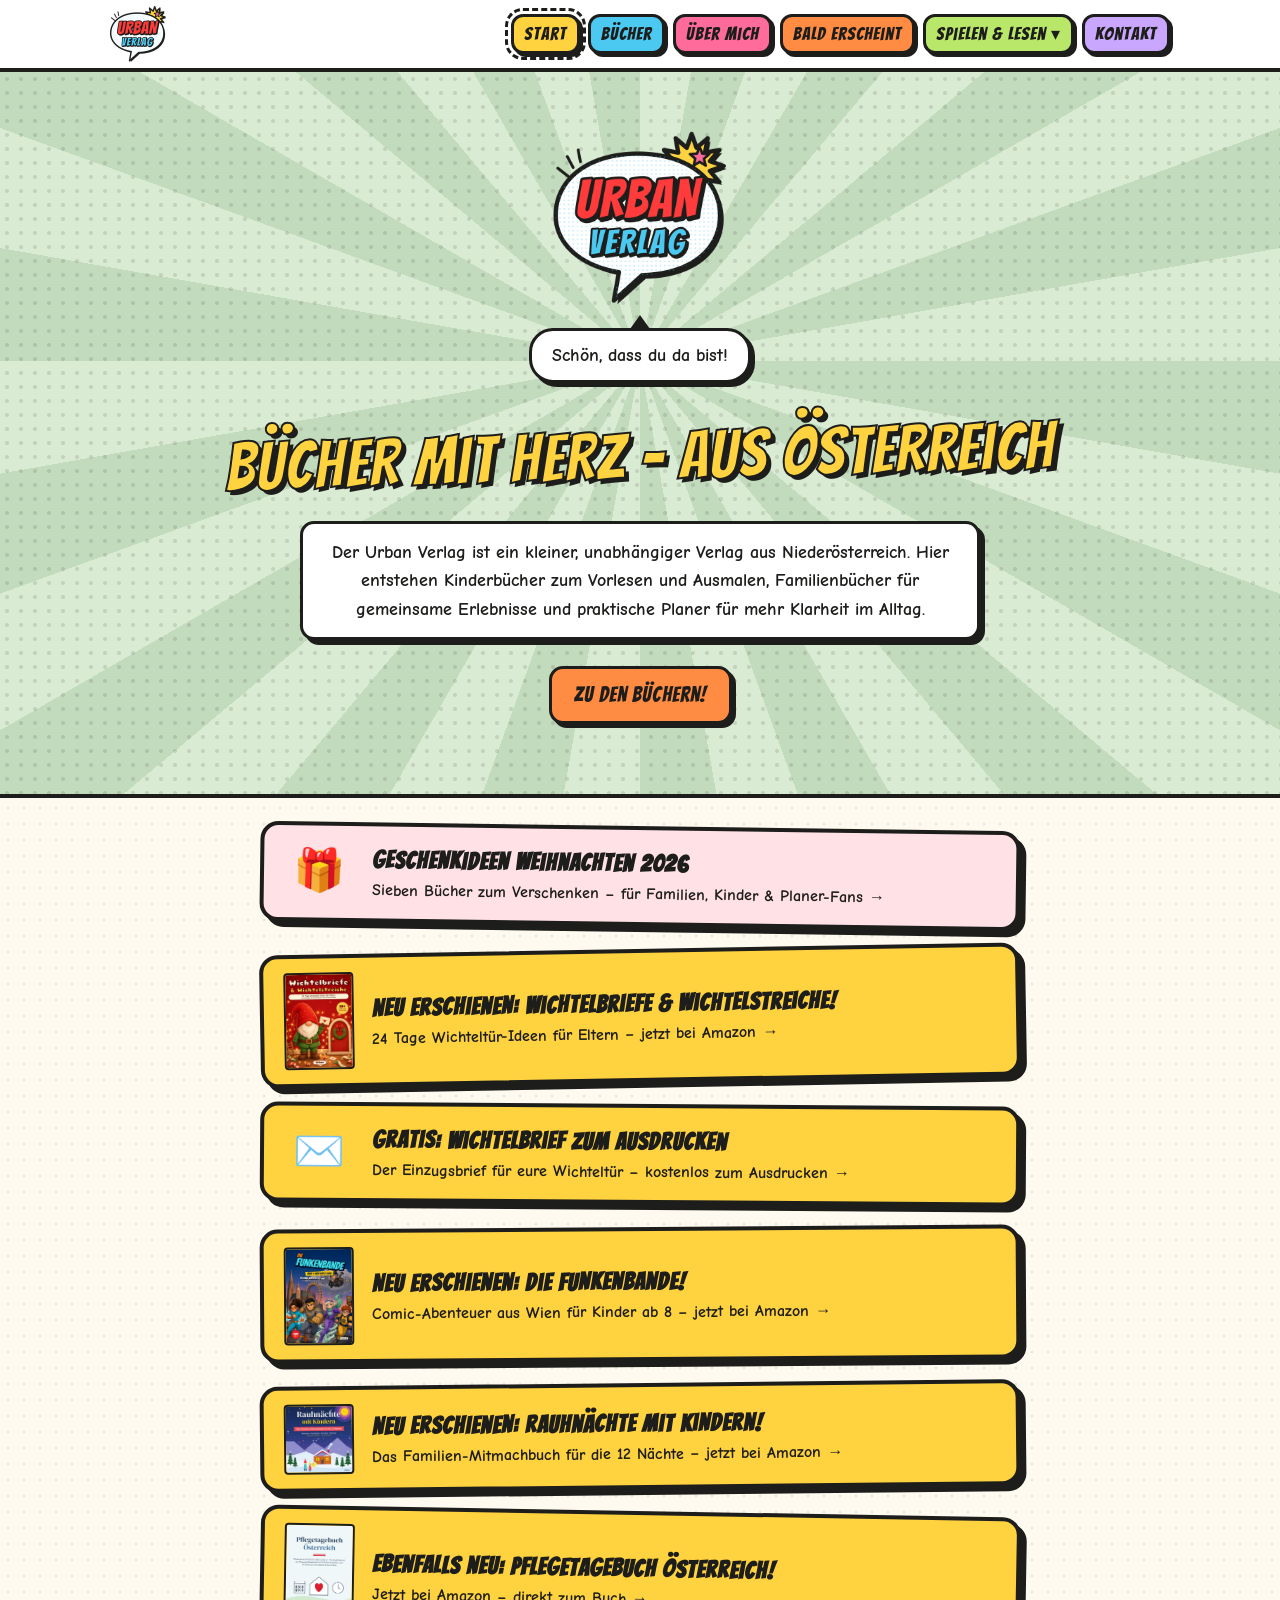
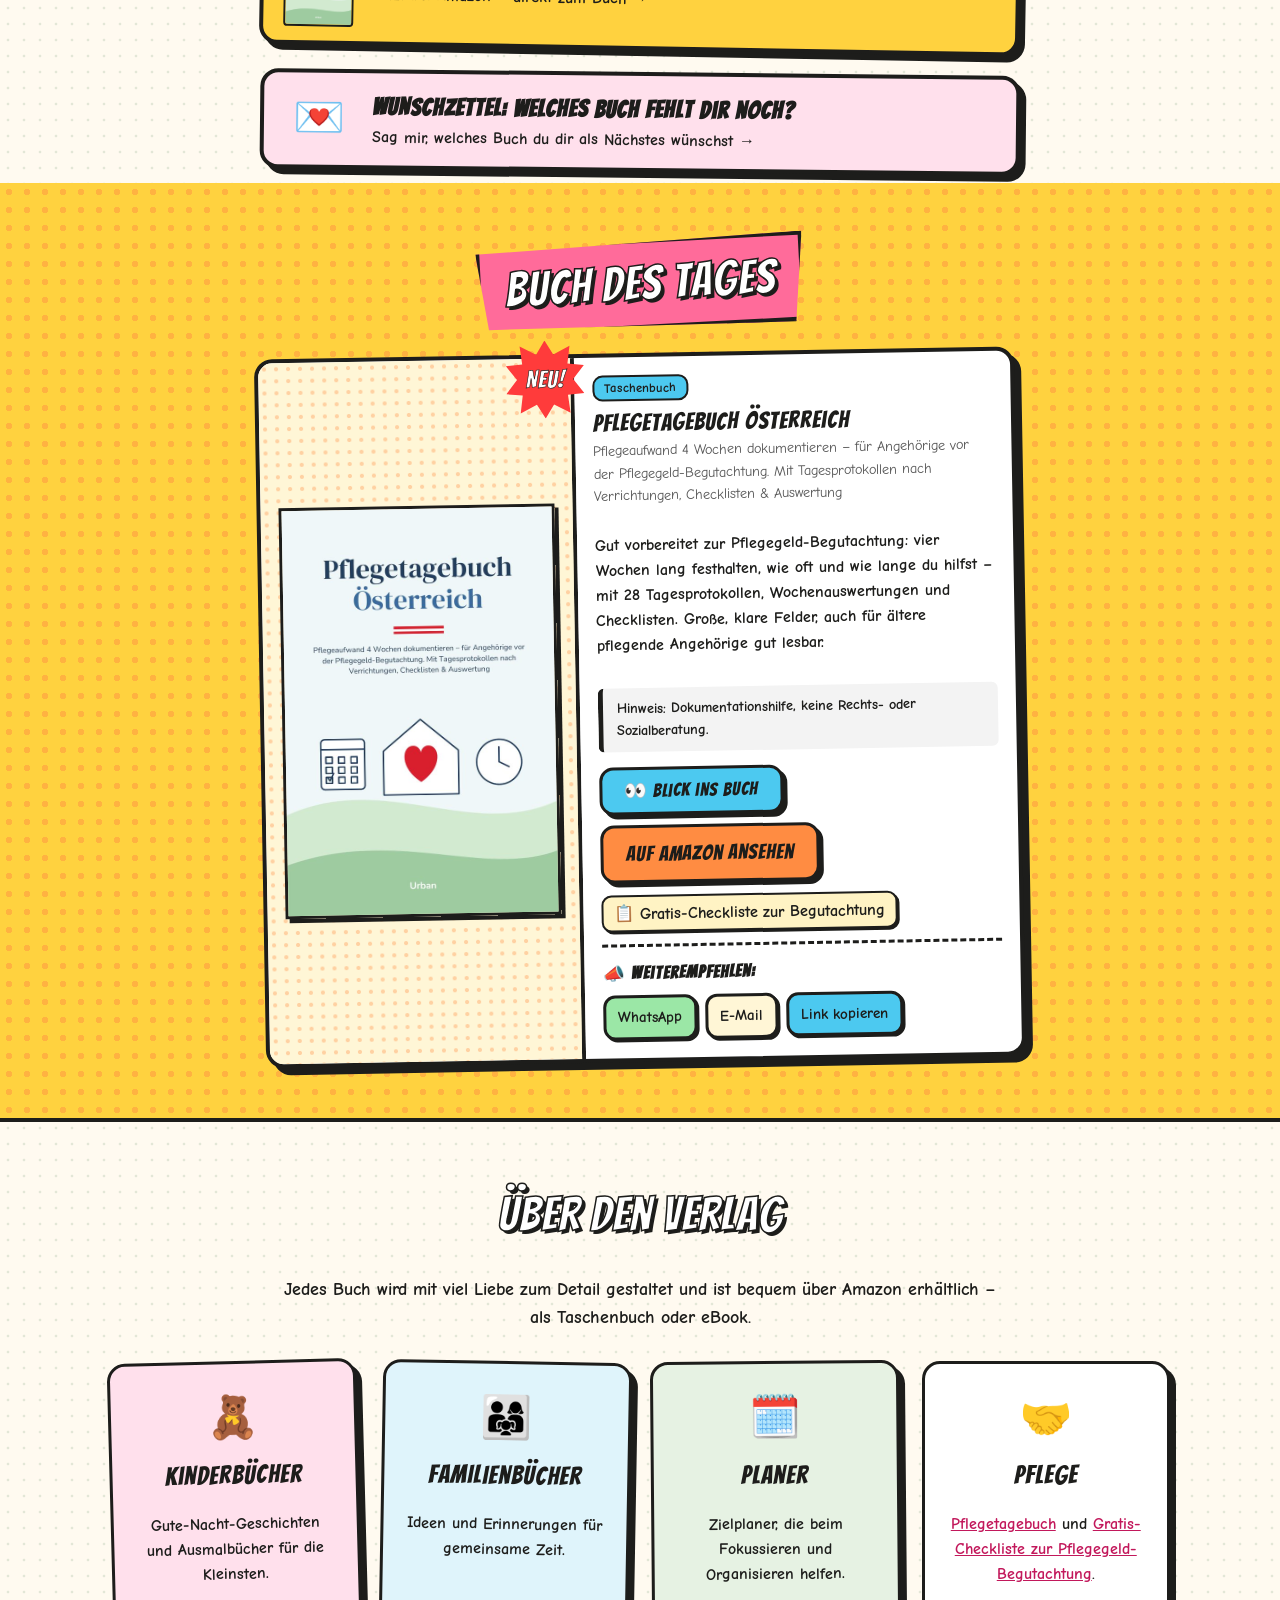
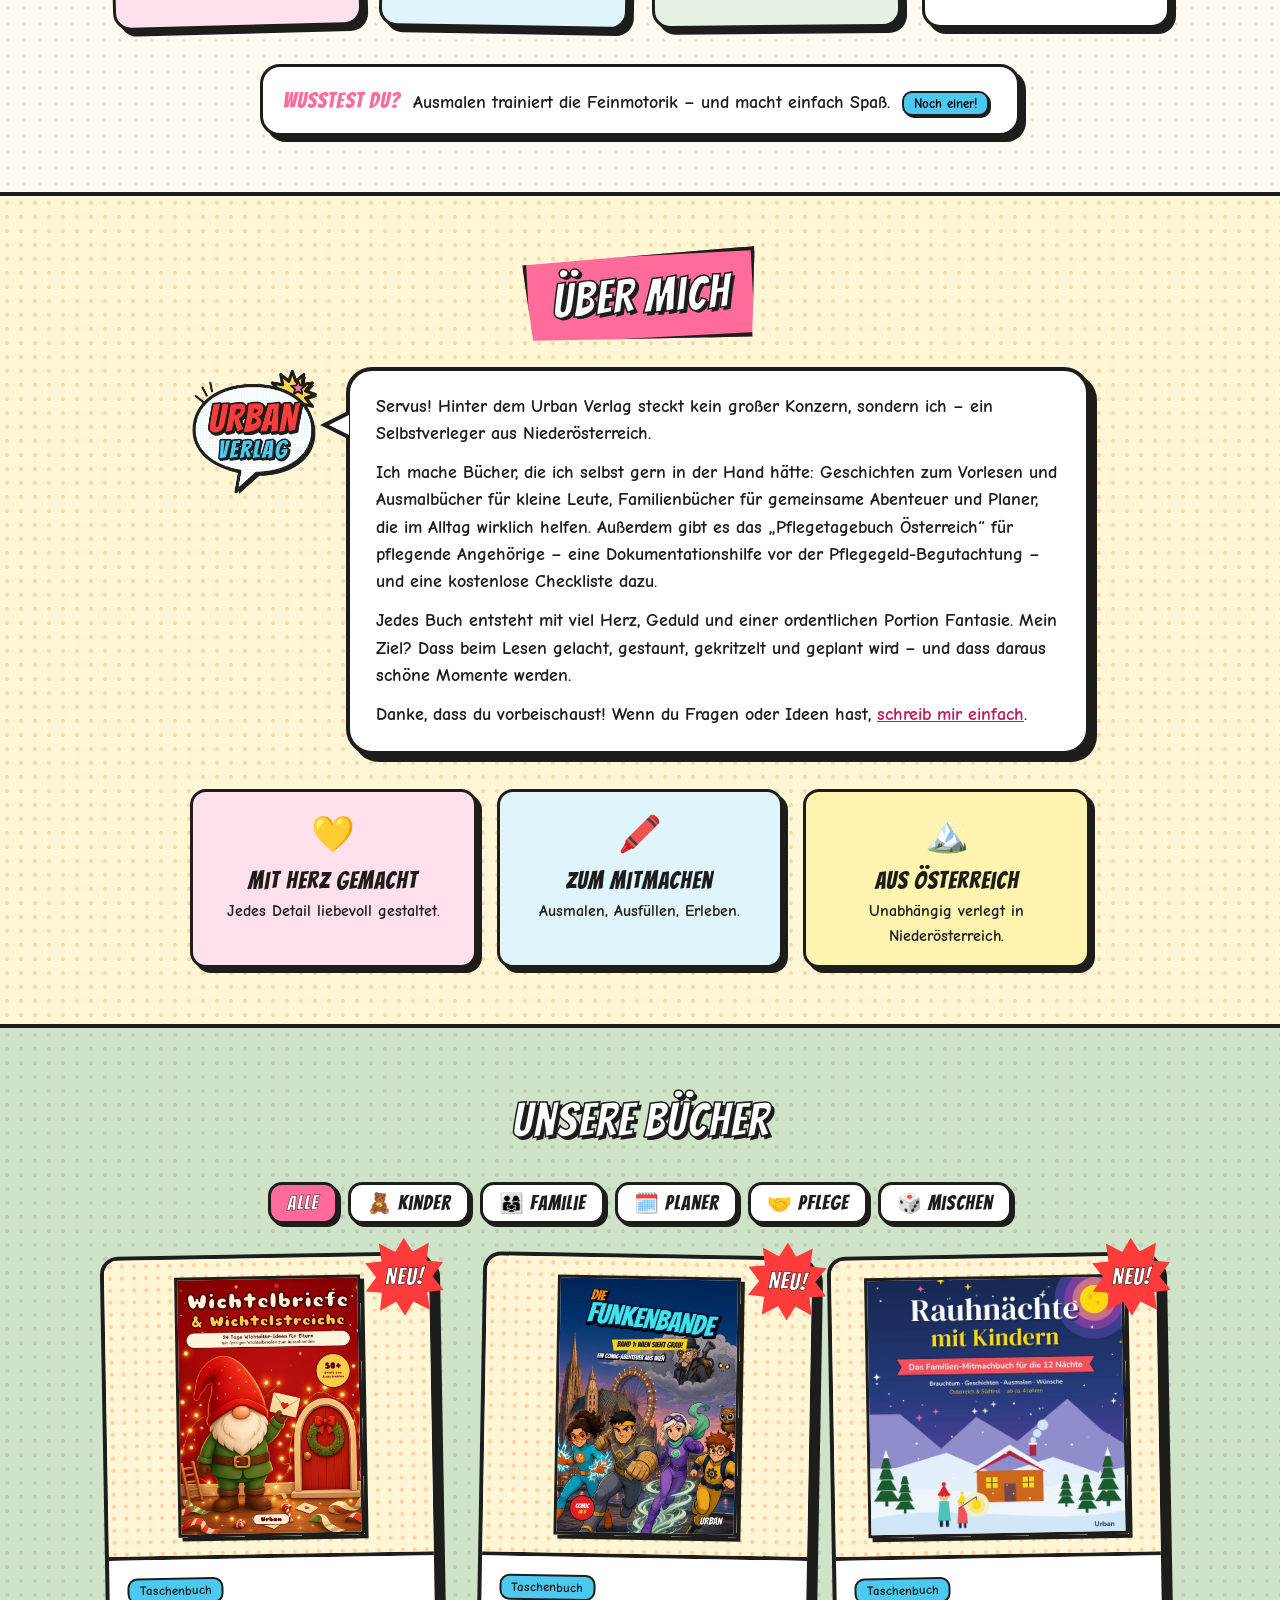
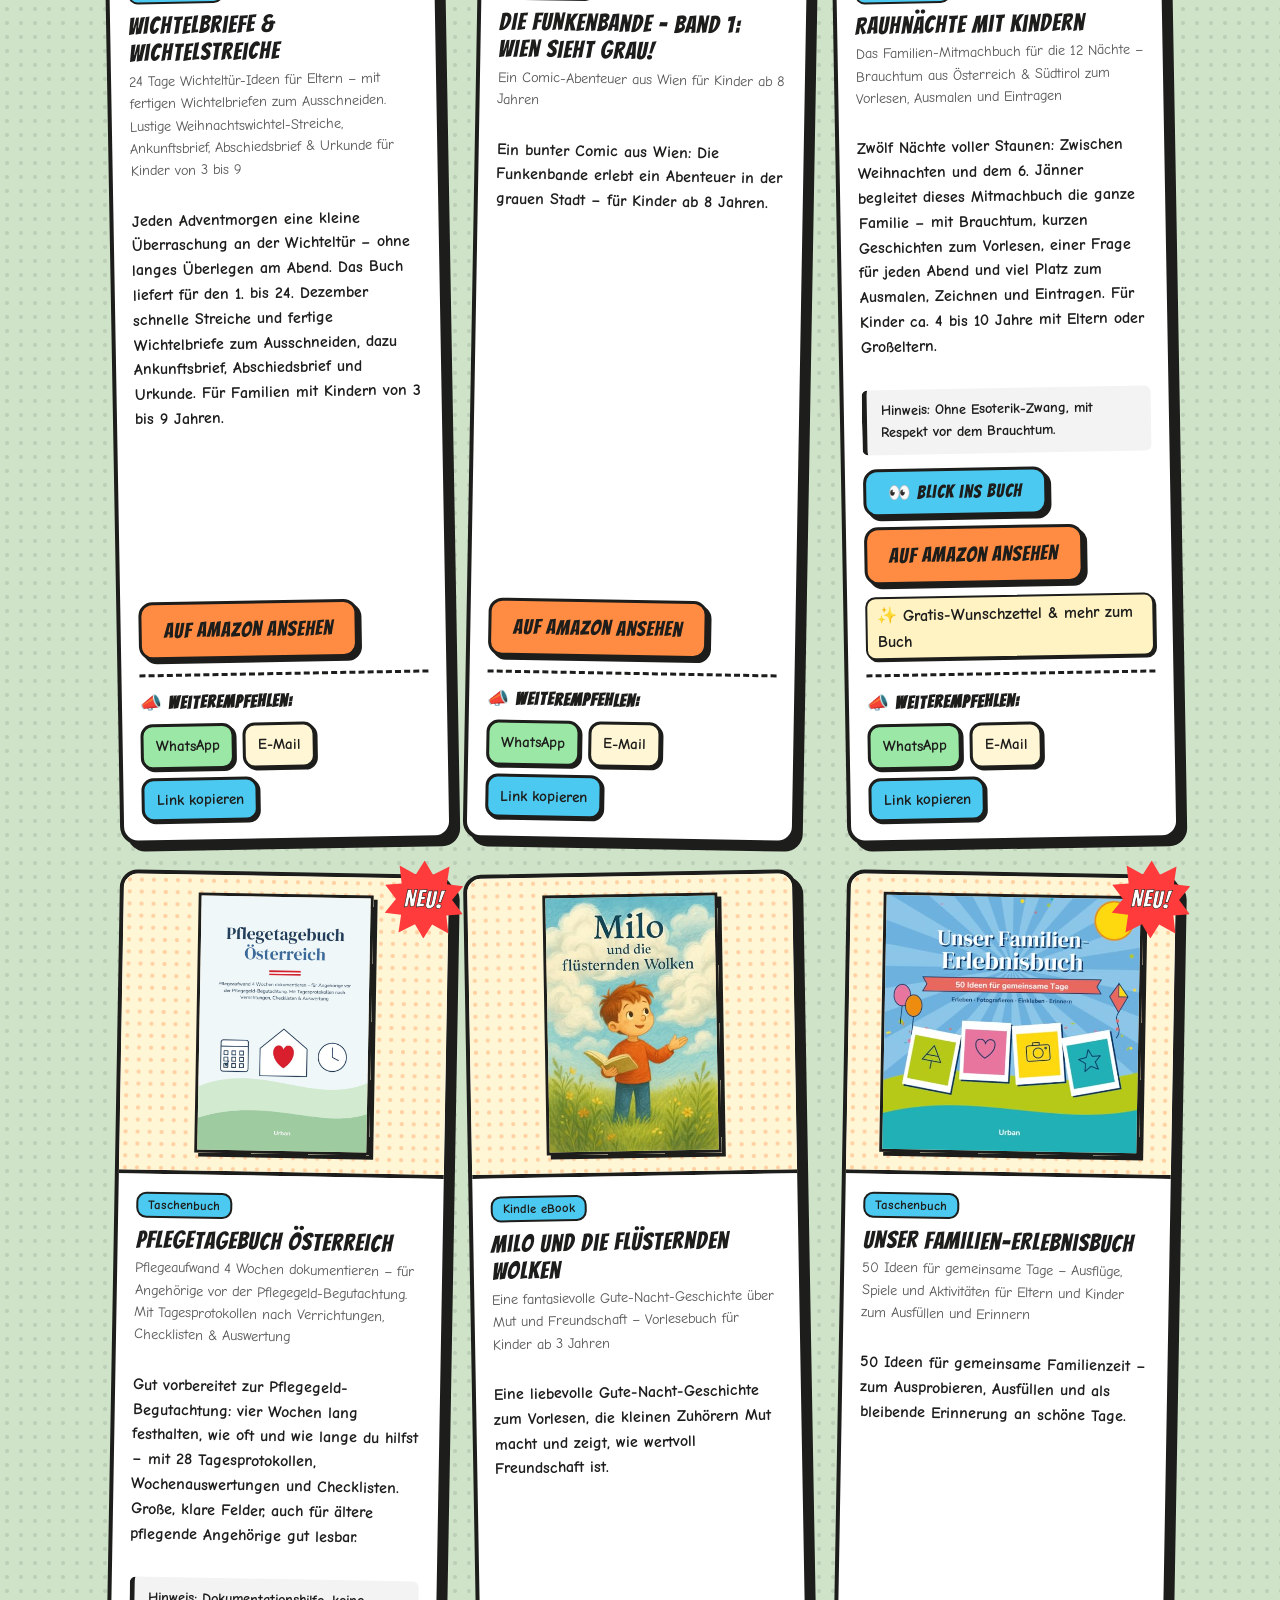
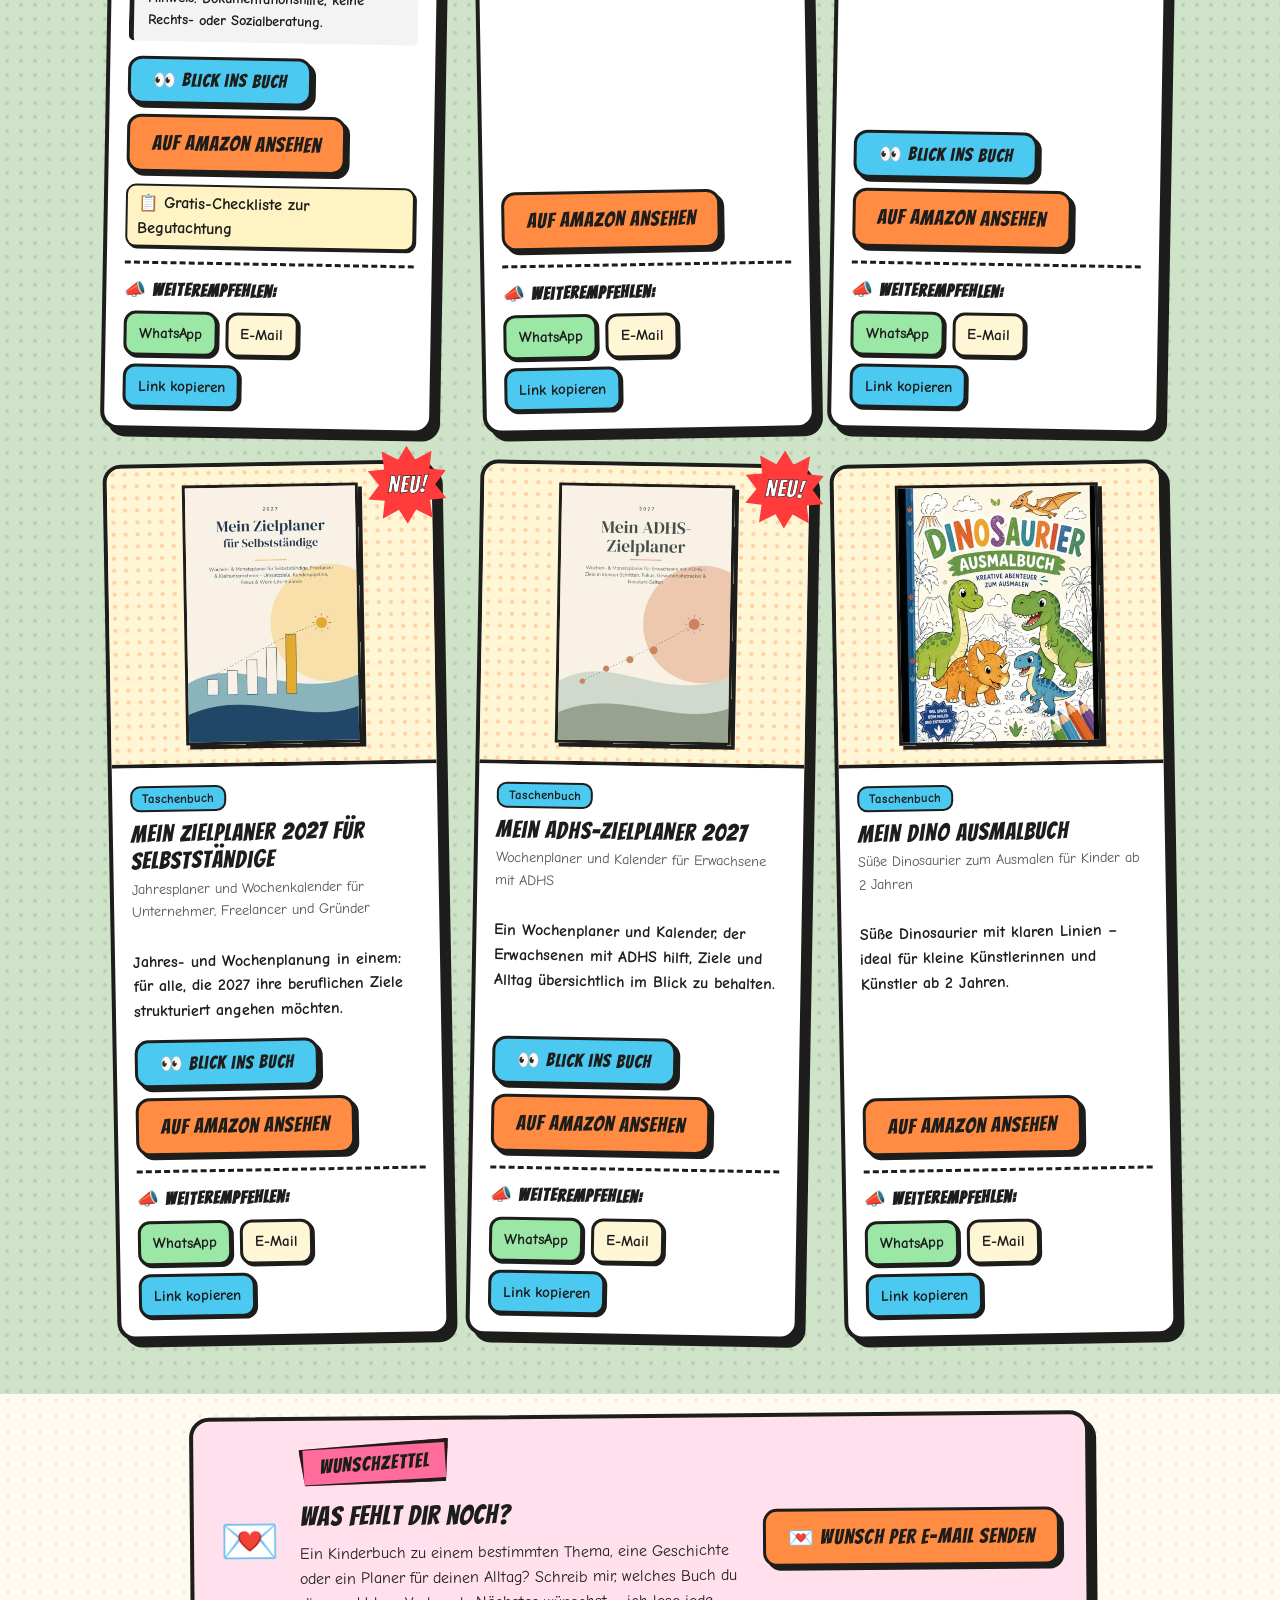
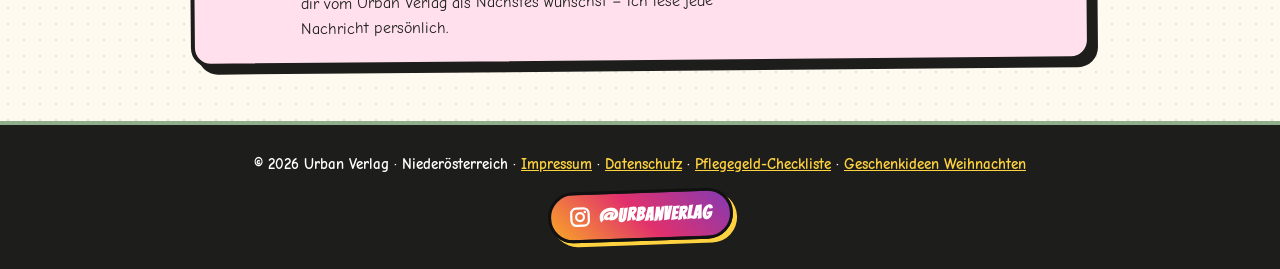
==== commit ca1bb38e: "Neue Seite: Wichtelbrief zum Ausdrucken + Startseiten-Hinweis" ====
--- a/index.html
+++ b/index.html
@@ -1,5 +1,5 @@
 <!DOCTYPE html><html lang="de-AT"><head><meta charset="utf-8"><meta name="viewport" content="width=device-width,initial-scale=1"><title>Urban Verlag – Pflegetagebuch, Kinderbücher und Planer aus Österreich</title><meta name="description" content="Urban Verlag aus Niederösterreich: Die Funkenbande (Comic), Rauhnächte mit Kindern, Pflegetagebuch Österreich, Gute-Nacht-Geschichten und mehr – mit Links zu Amazon."><link rel="canonical" href="https://njrrrc6nn9-ux.github.io/urban-verlag/"><meta property="og:type" content="website"><meta property="og:site_name" content="Urban Verlag"><meta property="og:locale" content="de_AT"><meta property="og:title" content="Urban Verlag – Kinderbücher, Familienbücher & Zielplaner aus Österreich"><meta property="og:description" content="Urban Verlag aus Niederösterreich: Die Funkenbande (Comic), Rauhnächte mit Kindern, Pflegetagebuch Österreich, Gute-Nacht-Geschichten und mehr – mit Links zu Amazon."><meta property="og:url" content="https://njrrrc6nn9-ux.github.io/urban-verlag/"><meta property="og:image" content="https://njrrrc6nn9-ux.github.io/urban-verlag/logo-uv-512.png"><meta name="twitter:card" content="summary"><meta name="twitter:title" content="Urban Verlag – Kinderbücher, Familienbücher & Zielplaner aus Österreich"><meta name="twitter:description" content="Urban Verlag aus Niederösterreich: Die Funkenbande (Comic), Rauhnächte mit Kindern, Pflegetagebuch Österreich, Gute-Nacht-Geschichten und mehr – mit Links zu Amazon."><meta name="twitter:image" content="https://njrrrc6nn9-ux.github.io/urban-verlag/logo-uv-512.png"><script type="application/ld+json">{"@context": "https://schema.org", "@graph": [{"@type": "Organization", "@id": "https://njrrrc6nn9-ux.github.io/urban-verlag/#org", "name": "Urban Verlag", "url": "https://njrrrc6nn9-ux.github.io/urban-verlag/", "logo": "https://njrrrc6nn9-ux.github.io/urban-verlag/logo-uv-512.png", "sameAs": ["https://www.instagram.com/urbanverlag/"], "address": {"@type": "PostalAddress", "addressRegion": "Niederösterreich", "addressCountry": "AT"}}, {"@type": "Book", "name": "Wichtelbriefe & Wichtelstreiche", "url": "https://www.amazon.de/dp/B0HS65G9B3", "image": "https://njrrrc6nn9-ux.github.io/urban-verlag/B0HS65G9B3.jpg", "author": {"@type": "Organization", "name": "Urban Verlag"}, "publisher": {"@id": "https://njrrrc6nn9-ux.github.io/urban-verlag/#org"}, "inLanguage": "de", "isbn": "9798143905986", "numberOfPages": 102, "bookFormat": "https://schema.org/Paperback", "sameAs": "https://www.amazon.de/dp/B0HS65G9B3"}, {"@type": "Book", "name": "Die Funkenbande – Band 1: Wien sieht grau!", "url": "https://www.amazon.de/dp/B0HQGYQDVY", "image": "https://njrrrc6nn9-ux.github.io/urban-verlag/B0HQGYQDVY.jpg", "author": {"@type": "Organization", "name": "Urban Verlag"}, "publisher": {"@id": "https://njrrrc6nn9-ux.github.io/urban-verlag/#org"}, "inLanguage": "de", "isbn": "9798165441806", "numberOfPages": 36, "bookFormat": "https://schema.org/Paperback", "sameAs": "https://www.amazon.de/dp/B0HQGYQDVY"}, {"@type": "Book", "name": "Rauhnächte mit Kindern – Das Familien-Mitmachbuch für die 12 Nächte", "url": "https://www.amazon.de/dp/B0HNS5Y8FM", "image": "https://njrrrc6nn9-ux.github.io/urban-verlag/cover-rauhnaechte.jpg", "author": {"@type": "Organization", "name": "Urban Verlag"}, "publisher": {"@id": "https://njrrrc6nn9-ux.github.io/urban-verlag/#org"}, "inLanguage": "de", "isbn": "9798163365364", "numberOfPages": 110, "bookFormat": "https://schema.org/Paperback", "sameAs": "https://www.amazon.de/dp/B0HNS5Y8FM"}, {"@type": "Book", "name": "Pflegetagebuch Österreich", "url": "https://www.amazon.de/dp/B0HNFZFKXL", "image": "https://njrrrc6nn9-ux.github.io/urban-verlag/cover-pflegetagebuch.jpg", "author": {"@type": "Organization", "name": "Urban Verlag"}, "publisher": {"@id": "https://njrrrc6nn9-ux.github.io/urban-verlag/#org"}, "inLanguage": "de", "isbn": "9798163273829", "numberOfPages": 120, "bookFormat": "https://schema.org/Paperback", "sameAs": "https://www.amazon.de/dp/B0HNFZFKXL"}, {"@type": "Book", "name": "Milo und die flüsternden Wolken", "url": "https://www.amazon.de/dp/B0FQ48QYNH", "image": "https://njrrrc6nn9-ux.github.io/urban-verlag/B0FQ48QYNH.jpg", "author": {"@type": "Organization", "name": "Urban Verlag"}, "publisher": {"@id": "https://njrrrc6nn9-ux.github.io/urban-verlag/#org"}, "inLanguage": "de", "bookFormat": "https://schema.org/EBook", "sameAs": "https://www.amazon.de/dp/B0FQ48QYNH"}, {"@type": "Book", "name": "Unser Familien-Erlebnisbuch", "url": "https://www.amazon.de/dp/B0HMNW57FQ", "image": "https://njrrrc6nn9-ux.github.io/urban-verlag/B0HMNW57FQ.jpg", "author": {"@type": "Organization", "name": "Urban Verlag"}, "publisher": {"@id": "https://njrrrc6nn9-ux.github.io/urban-verlag/#org"}, "inLanguage": "de", "bookFormat": "https://schema.org/Paperback", "sameAs": "https://www.amazon.de/dp/B0HMNW57FQ"}, {"@type": "Book", "name": "Mein Zielplaner 2027 für Selbstständige", "url": "https://www.amazon.de/dp/B0HMNTGHZL", "image": "https://njrrrc6nn9-ux.github.io/urban-verlag/B0HMNTGHZL.jpg", "author": {"@type": "Organization", "name": "Urban Verlag"}, "publisher": {"@id": "https://njrrrc6nn9-ux.github.io/urban-verlag/#org"}, "inLanguage": "de", "bookFormat": "https://schema.org/Paperback", "sameAs": "https://www.amazon.de/dp/B0HMNTGHZL"}, {"@type": "Book", "name": "Mein ADHS-Zielplaner 2027", "url": "https://www.amazon.de/dp/B0HMM38P48", "image": "https://njrrrc6nn9-ux.github.io/urban-verlag/B0HMM38P48.jpg", "author": {"@type": "Organization", "name": "Urban Verlag"}, "publisher": {"@id": "https://njrrrc6nn9-ux.github.io/urban-verlag/#org"}, "inLanguage": "de", "bookFormat": "https://schema.org/Paperback", "sameAs": "https://www.amazon.de/dp/B0HMM38P48"}, {"@type": "Book", "name": "Mein Dino Ausmalbuch", "url": "https://www.amazon.de/dp/B0H2GQJDFB", "image": "https://njrrrc6nn9-ux.github.io/urban-verlag/B0H2GQJDFB.jpg", "author": {"@type": "Organization", "name": "Urban Verlag"}, "publisher": {"@id": "https://njrrrc6nn9-ux.github.io/urban-verlag/#org"}, "inLanguage": "de", "bookFormat": "https://schema.org/Paperback", "sameAs": "https://www.amazon.de/dp/B0H2GQJDFB"}]}</script><link rel="icon" type="image/png" sizes="64x64" href="favicon-uv.png"><link rel="icon" type="image/png" sizes="32x32" href="favicon-uv-32.png"><link rel="apple-touch-icon" href="logo-uv-512.png"><link rel="stylesheet" href="style.css?v=13"><style>.card-link{margin:12px 0 0;font-size:1.02rem}.card-link a{color:var(--ink);background:#fff3c4;border:2px solid var(--ink);border-radius:10px;padding:4px 10px;display:inline-block;text-decoration:none;box-shadow:2px 2px 0 var(--ink)}.card-link a:hover{background:var(--sun)}</style></head><body><header><div class="wrap"><nav><a class="logo" href="index.html"><img src="logo-uv.png" alt="Urban Verlag" width="56" height="56" style="height:56px;width:56px;display:block"></a><input type="checkbox" id="menu" class="menu-toggle" aria-label="Menü öffnen"><label for="menu" class="burger"><i></i> Menü</label><ul><li><a href="index.html" class="on" aria-current="page">Start</a></li><li><a href="index.html#buecher">Bücher</a></li><li><a href="index.html#ueber">Über mich</a></li><li><a href="bald.html">Bald erscheint</a></li><li class="dd"><details><summary>Spielen &amp; Lesen</summary><div class="dd-panel"><a href="spiele.html">🎮 Minispiele</a><a href="geschichte.html">🌙 Vorlesegeschichte</a><a href="ideen.html">💡 Ideen</a><a href="ausmalbilder.html">🖍️ Ausmalbilder</a><a href="planer-vorlage.html">🗓️ Gratis-Planerseite</a><a href="rauhnaechte.html">✨ Rauhnächte-Wunschzettel</a><a href="geschenkideen-weihnachten.html">🎁 Geschenkideen</a></div></details></li><li><a href="kontakt.html">Kontakt</a></li></ul></nav></div></header>
-<section class="hero"><div class="wrap"><img class="hero-logo" src="logo-uv-512.png" alt="Urban Verlag" width="180" height="180" style="width:180px;height:180px;display:block;margin:0 auto 20px"><div class="bubble" id="greet">Servus und herzlich willkommen!</div><h1>Bücher mit Herz – aus Österreich</h1><p>Der Urban Verlag ist ein kleiner, unabhängiger Verlag aus Niederösterreich. Hier entstehen Kinderbücher zum Vorlesen und Ausmalen, Familienbücher für gemeinsame Erlebnisse und praktische Planer für mehr Klarheit im Alltag.</p><a class="btn" href="#buecher">Zu den Büchern!</a></div></section><section style="padding:28px 0 10px"><div class="wrap"><a class="soon-teaser gx-teaser" href="geschenkideen-weihnachten.html" style="margin-bottom:22px;transform:rotate(.8deg);background:#ffe1e6"><span class="tz-ico" aria-hidden="true">🎁</span><span><b>Geschenkideen Weihnachten 2026</b>Sieben Bücher zum Verschenken – für Familien, Kinder &amp; Planer-Fans →</span></a><a class="soon-teaser" href="#wichtelbriefe"><img src="B0HS65G9B3.jpg" alt="" width="70" height="70"><span><b>Neu erschienen: Wichtelbriefe &amp; Wichtelstreiche!</b>24 Tage Wichteltür-Ideen für Eltern – jetzt bei Amazon →</span></a><a class="soon-teaser" href="#funkenbande" style="margin-top:22px;transform:rotate(-.4deg)"><img src="B0HQGYQDVY.jpg" alt="" width="70" height="70"><span><b>Neu erschienen: Die Funkenbande!</b>Comic-Abenteuer aus Wien für Kinder ab 8 – jetzt bei Amazon →</span></a><a class="soon-teaser" href="#rauhnaechte" style="margin-top:22px;transform:rotate(-.6deg)"><img src="cover-rauhnaechte.jpg" alt="" width="70" height="70"><span><b>Neu erschienen: Rauhnächte mit Kindern!</b>Das Familien-Mitmachbuch für die 12 Nächte – jetzt bei Amazon →</span></a><a class="soon-teaser" href="#buecher" style="margin-top:22px;transform:rotate(1deg)"><img src="cover-pflegetagebuch.jpg" alt="" width="70"><span><b>Ebenfalls neu: Pflegetagebuch Österreich!</b>Jetzt bei Amazon – direkt zum Buch →</span></a><a class="soon-teaser wish-teaser" href="#wunschzettel" style="margin-top:22px"><span class="tz-ico" aria-hidden="true">💌</span><span><b>Wunschzettel: Welches Buch fehlt dir noch?</b>Sag mir, welches Buch du dir als Nächstes wünschst →</span></a></div></section>
+<section class="hero"><div class="wrap"><img class="hero-logo" src="logo-uv-512.png" alt="Urban Verlag" width="180" height="180" style="width:180px;height:180px;display:block;margin:0 auto 20px"><div class="bubble" id="greet">Servus und herzlich willkommen!</div><h1>Bücher mit Herz – aus Österreich</h1><p>Der Urban Verlag ist ein kleiner, unabhängiger Verlag aus Niederösterreich. Hier entstehen Kinderbücher zum Vorlesen und Ausmalen, Familienbücher für gemeinsame Erlebnisse und praktische Planer für mehr Klarheit im Alltag.</p><a class="btn" href="#buecher">Zu den Büchern!</a></div></section><section style="padding:28px 0 10px"><div class="wrap"><a class="soon-teaser gx-teaser" href="geschenkideen-weihnachten.html" style="margin-bottom:22px;transform:rotate(.8deg);background:#ffe1e6"><span class="tz-ico" aria-hidden="true">🎁</span><span><b>Geschenkideen Weihnachten 2026</b>Sieben Bücher zum Verschenken – für Familien, Kinder &amp; Planer-Fans →</span></a><a class="soon-teaser" href="#wichtelbriefe"><img src="B0HS65G9B3.jpg" alt="" width="70" height="70"><span><b>Neu erschienen: Wichtelbriefe &amp; Wichtelstreiche!</b>24 Tage Wichteltür-Ideen für Eltern – jetzt bei Amazon →</span></a><a class="soon-teaser" href="wichtelbrief.html" style="margin-top:22px;transform:rotate(.4deg)"><span class="tz-ico" aria-hidden="true">✉️</span><span><b>Gratis: Wichtelbrief zum Ausdrucken</b>Der Einzugsbrief für eure Wichteltür – kostenlos zum Ausdrucken →</span></a><a class="soon-teaser" href="#funkenbande" style="margin-top:22px;transform:rotate(-.4deg)"><img src="B0HQGYQDVY.jpg" alt="" width="70" height="70"><span><b>Neu erschienen: Die Funkenbande!</b>Comic-Abenteuer aus Wien für Kinder ab 8 – jetzt bei Amazon →</span></a><a class="soon-teaser" href="#rauhnaechte" style="margin-top:22px;transform:rotate(-.6deg)"><img src="cover-rauhnaechte.jpg" alt="" width="70" height="70"><span><b>Neu erschienen: Rauhnächte mit Kindern!</b>Das Familien-Mitmachbuch für die 12 Nächte – jetzt bei Amazon →</span></a><a class="soon-teaser" href="#buecher" style="margin-top:22px;transform:rotate(1deg)"><img src="cover-pflegetagebuch.jpg" alt="" width="70"><span><b>Ebenfalls neu: Pflegetagebuch Österreich!</b>Jetzt bei Amazon – direkt zum Buch →</span></a><a class="soon-teaser wish-teaser" href="#wunschzettel" style="margin-top:22px"><span class="tz-ico" aria-hidden="true">💌</span><span><b>Wunschzettel: Welches Buch fehlt dir noch?</b>Sag mir, welches Buch du dir als Nächstes wünschst →</span></a></div></section>
 <section id="spotlight"><div class="wrap"><h2><span class="pow">Buch des Tages</span></h2><div class="spot" id="spot"></div></div></section>
 <section id="verlag"><div class="wrap"><h2>Über den Verlag</h2><p class="lead">Jedes Buch wird mit viel Liebe zum Detail gestaltet und ist bequem über Amazon erhältlich – als Taschenbuch oder eBook.</p><div class="cats"><div class="cat c1"><span>🧸</span><h3>Kinderbücher</h3><p>Gute-Nacht-Geschichten und Ausmalbücher für die Kleinsten.</p></div><div class="cat c2"><span>👨‍👩‍👧</span><h3>Familienbücher</h3><p>Ideen und Erinnerungen für gemeinsame Zeit.</p></div><div class="cat c3"><span>🗓️</span><h3>Planer</h3><p>Zielplaner, die beim Fokussieren und Organisieren helfen.</p></div><div class="cat c4"><span>🤝</span><h3>Pflege</h3><p><a href="#pflegetagebuch">Pflegetagebuch</a> und <a href="pflegegeld-checkliste.html">Gratis-Checkliste zur Pflegegeld-Begutachtung</a>.</p></div></div>
 <div class="fact"><b>Wusstest du?</b> <span id="fact"></span> <button id="nextfact" type="button">Noch einer!</button></div></div></section>
